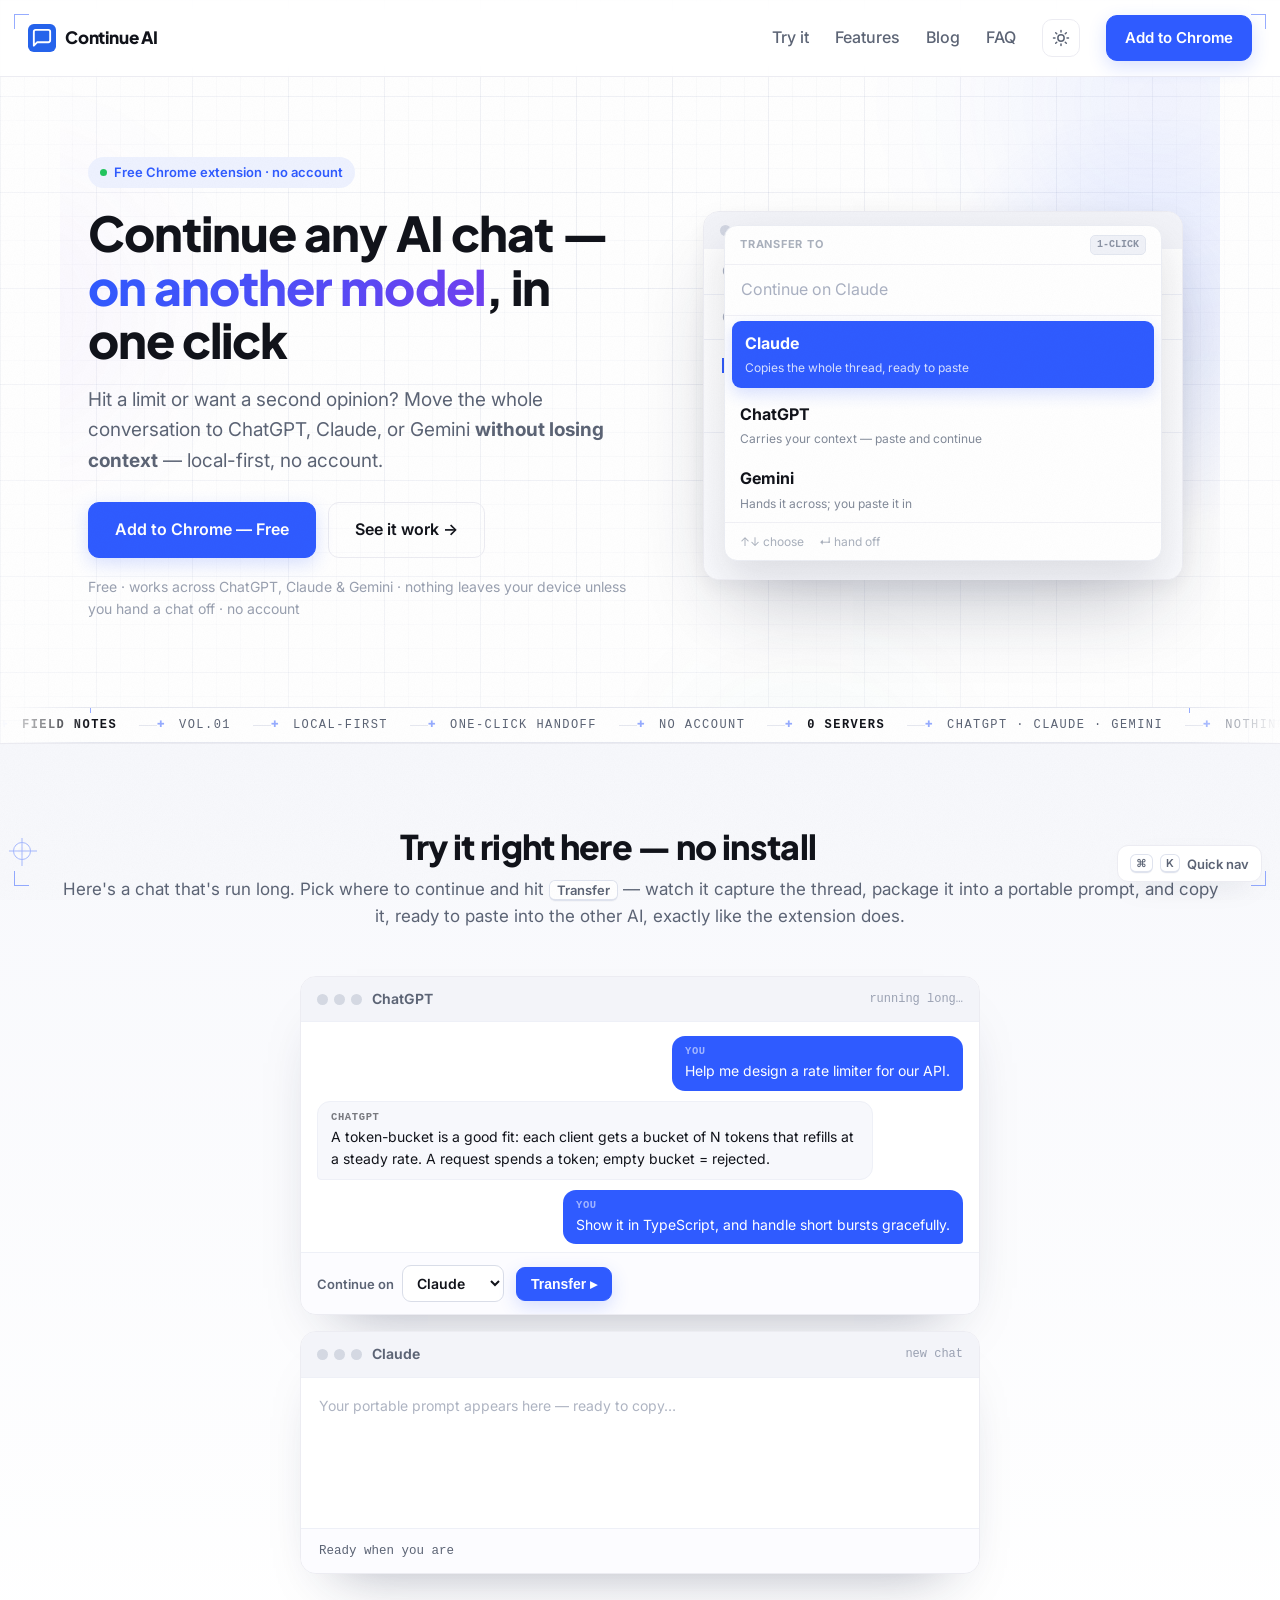
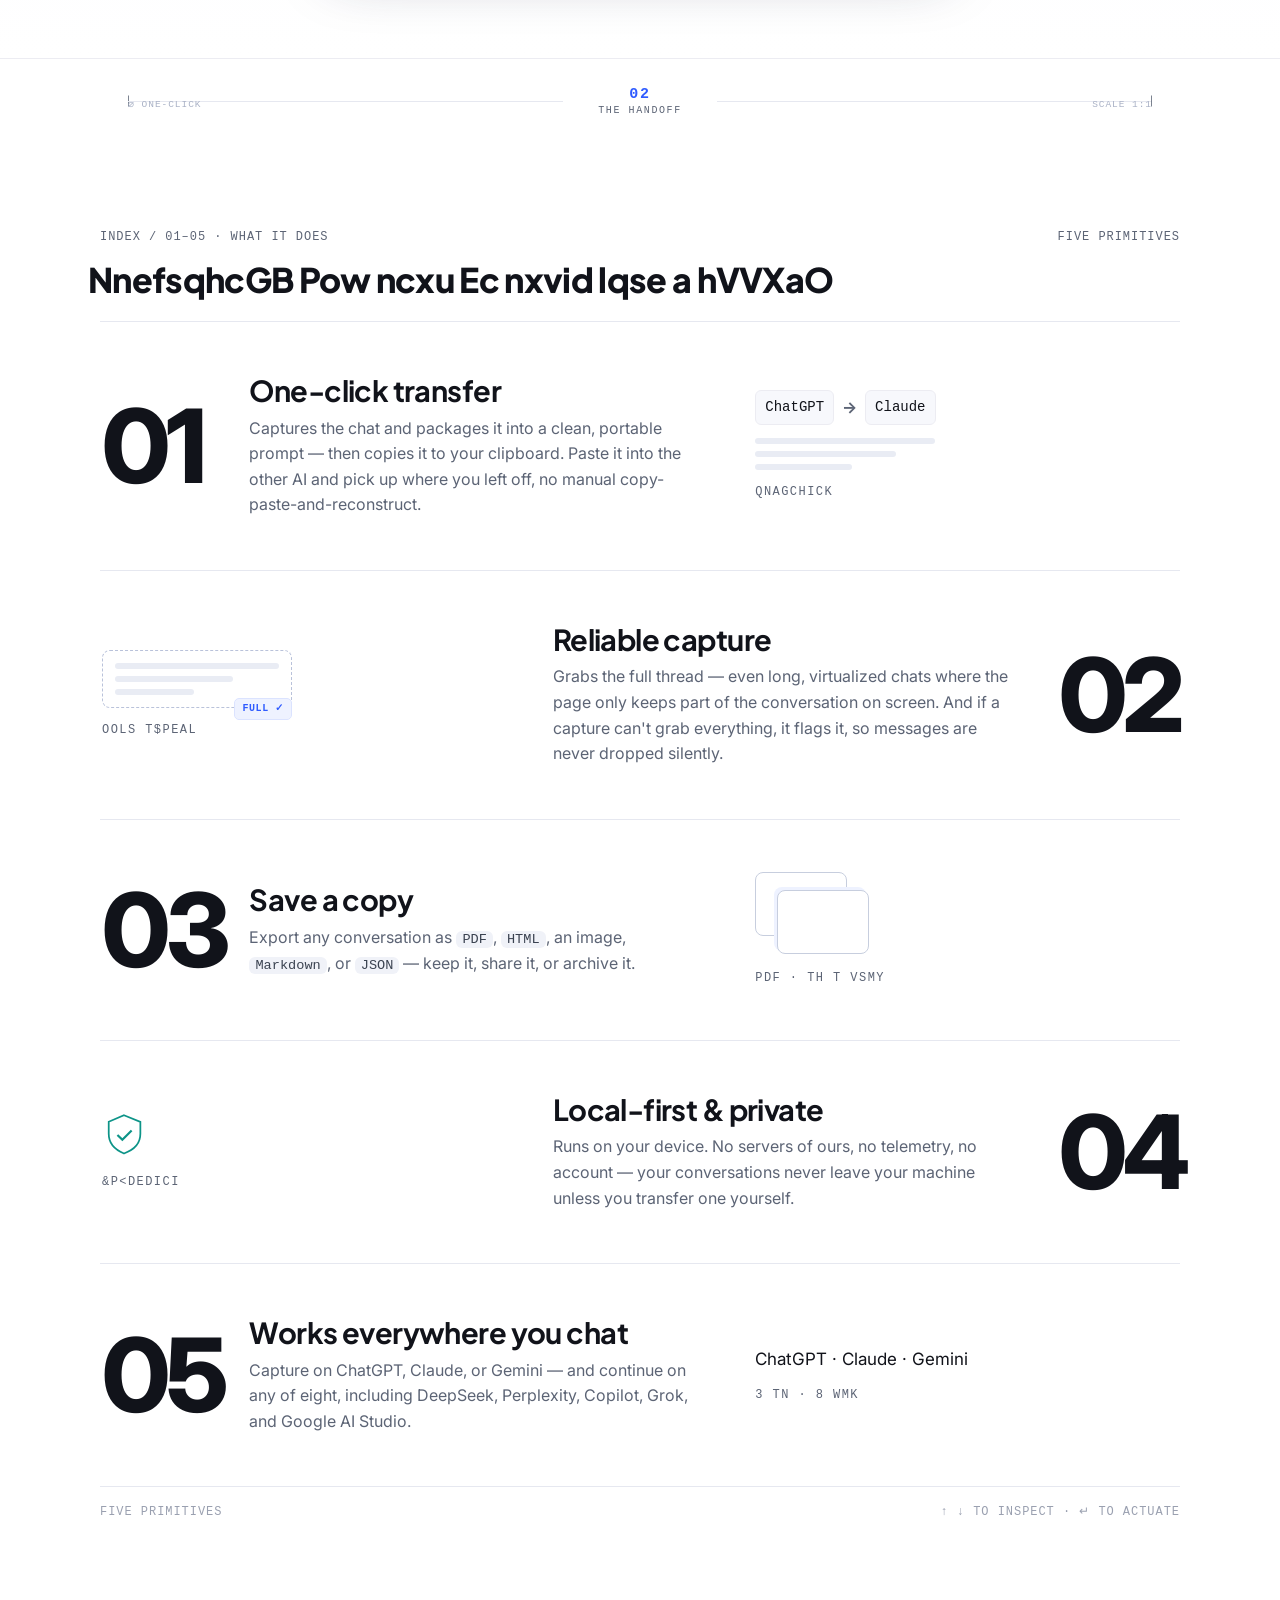
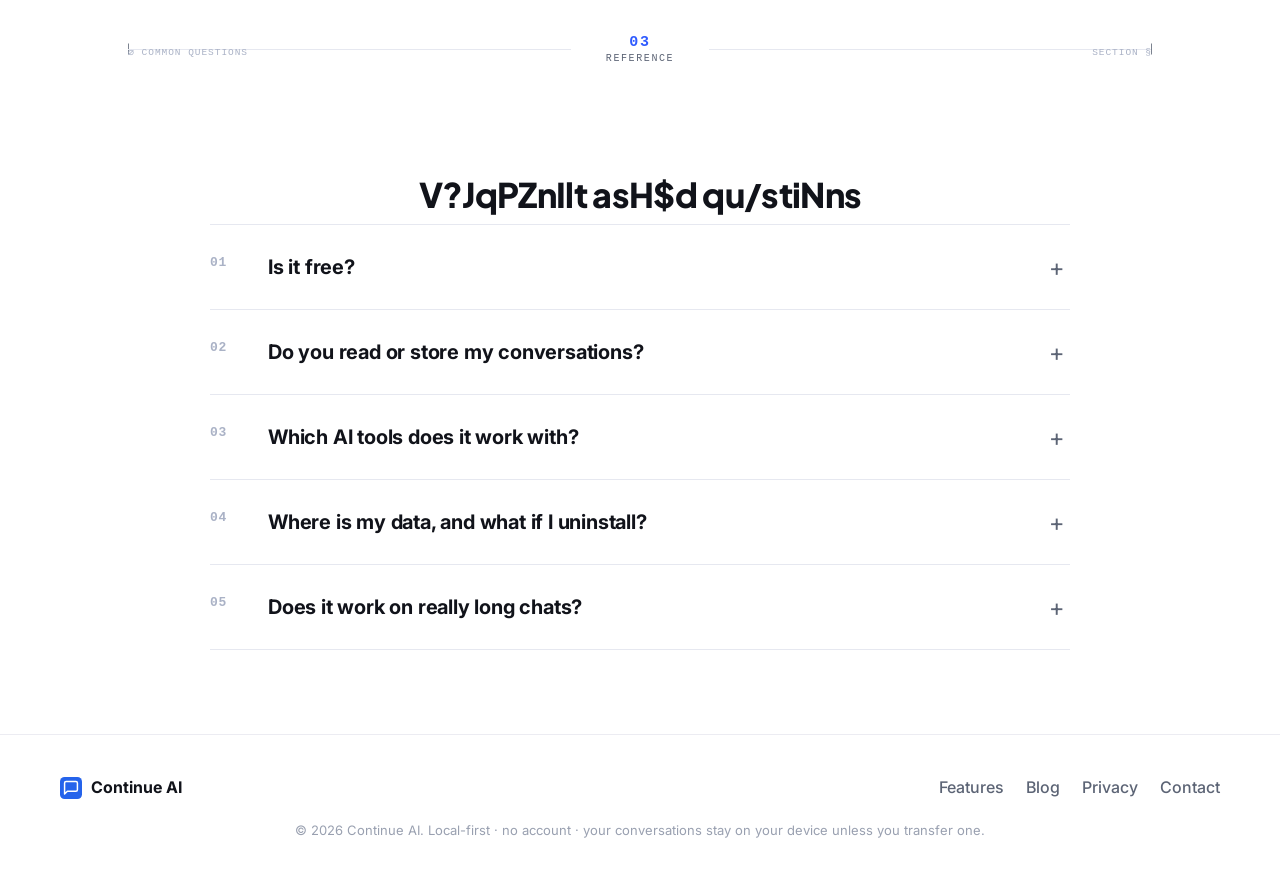
==== index.html @ 0b7ee972 "fix(copy): accurate transfer mechanism, contact email & honest claims Transfer is clipboard-copy + u" ====
<!doctype html>
<html lang="en">
<head>
  <meta charset="utf-8">
  <meta name="viewport" content="width=device-width, initial-scale=1">
  <title>Continue AI — Move any AI chat to ChatGPT, Claude, or Gemini in one click</title>
  <meta name="description" content="Free Chrome extension to continue any AI conversation on another model. Move the whole chat to ChatGPT, Claude, or Gemini without losing context — local-first, no account; your conversations stay on your device unless you choose to transfer one.">
  <meta name="keywords" content="transfer AI chat, continue AI conversation, switch AI without losing context, move chatgpt conversation to claude, ai chat transfer extension, hit context limit, chatgpt claude gemini handoff, export ai chat pdf">
  <link rel="canonical" href="https://continue-ai.netlify.app/">
  <!-- Open Graph -->
  <meta property="og:title" content="Continue AI — continue any AI chat on another model, in one click">
  <meta property="og:description" content="Hit a limit or want a second opinion? Move the whole conversation to ChatGPT, Claude, or Gemini without losing context. Local-first, no account.">
  <meta property="og:type" content="website">
  <meta property="og:url" content="https://continue-ai.netlify.app/">
  <meta property="og:image" content="https://continue-ai.netlify.app/og/cover.png">
  <meta property="og:image:width" content="1200">
  <meta property="og:image:height" content="630">
  <meta property="og:image:alt" content="Continue AI — move a whole AI conversation to ChatGPT, Claude, or Gemini in one click, without losing context.">
  <meta name="twitter:card" content="summary_large_image">
  <meta name="twitter:image" content="https://continue-ai.netlify.app/og/cover.png">
  <link rel="icon" href="data:image/svg+xml,%3Csvg xmlns='http://www.w3.org/2000/svg' viewBox='0 0 24 24'%3E%3Crect width='24' height='24' rx='5' fill='%232563eb'/%3E%3Cpath d='M19 14a1.6 1.6 0 0 1-1.6 1.6H8l-3 3V6.6A1.6 1.6 0 0 1 6.6 5h10.8A1.6 1.6 0 0 1 19 6.6z' fill='none' stroke='white' stroke-width='1.6' stroke-linejoin='round'/%3E%3Cpath d='M9.5 10.2h5M9.5 12.2h3' stroke='white' stroke-width='1.4' stroke-linecap='round'/%3E%3C/svg%3E">
  <script>(function(){var d=document.documentElement;d.classList.add('js');try{var s=localStorage.getItem('cr-theme');d.setAttribute('data-theme',s||(matchMedia('(prefers-color-scheme: dark)').matches?'dark':'light'));}catch(e){d.setAttribute('data-theme','light');}})();</script>
  <link rel="stylesheet" href="styles.css">
  <link rel="stylesheet" href="spec-sheet.css">
  <link rel="stylesheet" href="dark.css">
  <link rel="stylesheet" href="creative.css">
  <script src="theme.js" defer></script>
  <script src="analytics.js" defer></script>
  <script src="motion.js" defer></script>
  <script src="creative.js" defer></script>
  <script type="application/ld+json">
  {
    "@context": "https://schema.org",
    "@type": "FAQPage",
    "mainEntity": [
      {"@type":"Question","name":"Is it free?","acceptedAnswer":{"@type":"Answer","text":"Yes — Continue AI is completely free, with no account and no paywall. Every shipped feature is unlocked."}},
      {"@type":"Question","name":"Do you read or store my conversations?","acceptedAnswer":{"@type":"Answer","text":"No. Capturing and packaging a conversation happens entirely on your device. There are no servers of ours, nothing is transmitted to us, and there is no account or telemetry. A conversation only goes to another AI when you choose to transfer it — and then it goes to that AI, not to us."}},
      {"@type":"Question","name":"Which AI tools does it work with?","acceptedAnswer":{"@type":"Answer","text":"You capture on ChatGPT, Claude, or Gemini, and continue on any of eight — those three plus DeepSeek, Perplexity, Copilot, Grok, and Google AI Studio."}},
      {"@type":"Question","name":"Where is my data, and what if I uninstall?","acceptedAnswer":{"@type":"Answer","text":"Everything stays in your browser's local storage on your own machine. You can export any conversation as PDF, HTML, an image, Markdown, or JSON at any time. Uninstalling removes the extension's local data."}},
      {"@type":"Question","name":"Does it work on really long chats?","acceptedAnswer":{"@type":"Answer","text":"Yes. Capture grabs the full thread — it handles long, virtualized conversations where the page only keeps part of the chat in view, so messages aren't silently dropped."}}
    ]
  }
  </script>
  <script type="application/ld+json">
  {
    "@context": "https://schema.org",
    "@type": "SoftwareApplication",
    "name": "Continue AI — Move any AI chat to ChatGPT, Claude, or Gemini",
    "applicationCategory": "BrowserApplication",
    "operatingSystem": "Chrome",
    "url": "https://continue-ai.netlify.app/",
    "downloadUrl": "https://chromewebstore.google.com/detail/continue-ai-%E2%80%94-move-your-a/cojmibmimpeakmgllhpolgbjienedfkf",
    "description": "Continue any AI conversation on another model in one click. Move the whole chat to ChatGPT, Claude, or Gemini without losing context. Local-first, no account.",
    "offers": { "@type": "Offer", "price": "0", "priceCurrency": "USD" }
  }
  </script>
</head>
<body>
  <header class="nav">
    <a class="brand" href="#top">
      <svg width="28" height="28" viewBox="0 0 24 24" aria-hidden="true"><rect width="24" height="24" rx="5" fill="#2563eb"/><path d="M19 14a1.6 1.6 0 0 1-1.6 1.6H8l-3 3V6.6A1.6 1.6 0 0 1 6.6 5h10.8A1.6 1.6 0 0 1 19 6.6z" fill="none" stroke="#fff" stroke-width="1.6" stroke-linejoin="round"/></svg>
      <span>Continue AI</span>
    </a>
    <nav class="navlinks">
      <a href="#try">Try it</a>
      <a href="#features">Features</a>
      <a href="/blog/">Blog</a>
      <a href="#faq">FAQ</a>
      <a class="btn primary" href="https://chromewebstore.google.com/detail/continue-ai-%E2%80%94-move-your-a/cojmibmimpeakmgllhpolgbjienedfkf" target="_blank" rel="noopener" data-cws>Add to Chrome</a>
    </nav>
  </header>

  <main id="top">
    <!-- HERO -->
    <section class="hero">
      <div class="aurora" aria-hidden="true"><b></b><b></b><b></b></div>
      <div class="hero-copy">
        <span class="eyebrow"><span class="dot"></span> Free Chrome extension · no account</span>
        <h1>Continue any AI chat — <span class="grad">on another model</span>, in one click</h1>
        <p class="lead">Hit a limit or want a second opinion? Move the whole conversation to ChatGPT, Claude, or Gemini <b>without losing context</b> — local-first, no account.</p>
        <div class="cta-row">
          <a class="btn primary lg" href="https://chromewebstore.google.com/detail/continue-ai-%E2%80%94-move-your-a/cojmibmimpeakmgllhpolgbjienedfkf" target="_blank" rel="noopener" data-cws>Add to Chrome — Free</a>
          <a class="btn ghost lg" href="#try">See it work →</a>
        </div>
        <p class="microcopy">Free · works across ChatGPT, Claude &amp; Gemini · nothing leaves your device unless you hand a chat off · no account</p>
      </div>
      <div class="hero-visual" aria-hidden="true">
        <div class="mock" id="heroMock">
          <div class="mock-bar"><span></span><span></span><span></span></div>
          <div class="mock-body">
            <div class="mock-compose">
              <div class="mc-row"><span class="mc-l">Chat</span> <span id="heroFrom">ChatGPT</span> · 14 messages</div>
              <div class="mc-row"><span class="mc-l">Carry</span> full context, code &amp; files</div>
              <div class="mc-text"><span id="heroType"></span><span class="hcaret"></span></div>
            </div>
            <div class="picker" id="heroPicker">
              <div class="picker-head">TRANSFER TO <span class="pk-key">1-CLICK</span></div>
              <div class="picker-search"><span id="heroQuery" class="ph">Choose where to continue…</span></div>
              <div class="picker-row sel"><b>Claude</b><small>Copies the whole thread, ready to paste</small></div>
              <div class="picker-row"><b>ChatGPT</b><small>Carries your context — paste and continue</small></div>
              <div class="picker-row"><b>Gemini</b><small>Hands it across; you paste it in</small></div>
              <div class="picker-foot"><span>↑↓ choose</span><span>↵ hand off</span></div>
            </div>
          </div>
        </div>
      </div>
    </section>

    <!-- field-notes running header -->
    <div class="cr-ticker" aria-label="Field notes">
      <div class="cr-tk-track" aria-hidden="true">
        <div class="cr-tk-seg">
          <span><b>FIELD NOTES</b></span>
          <span>VOL.01</span>
          <span>LOCAL-FIRST</span>
          <span>ONE-CLICK HANDOFF</span>
          <span>NO ACCOUNT</span>
          <span><b>0 SERVERS</b></span>
          <span>CHATGPT &middot; CLAUDE &middot; GEMINI</span>
          <span>NOTHING TRANSMITTED</span>
        </div>
        <div class="cr-tk-seg">
          <span><b>FIELD NOTES</b></span>
          <span>VOL.01</span>
          <span>LOCAL-FIRST</span>
          <span>ONE-CLICK HANDOFF</span>
          <span>NO ACCOUNT</span>
          <span><b>0 SERVERS</b></span>
          <span>CHATGPT &middot; CLAUDE &middot; GEMINI</span>
          <span>NOTHING TRANSMITTED</span>
        </div>
      </div>
      <div class="cr-tk-static"><span class="s">&#10042;</span> <b>FIELD NOTES</b> &mdash; VOL.01 &middot; LOCAL-FIRST &middot; ONE-CLICK HANDOFF &middot; NO ACCOUNT &middot; 0 SERVERS</div>
    </div>

    <!-- TRY IT (live, in-page) -->
    <section id="try" class="section try-section">
      <h2>Try it right here — no install</h2>
      <p class="section-sub">Here's a chat that's run long. Pick where to continue and hit <kbd>Transfer</kbd> — watch it capture the thread, package it into a portable prompt, and copy it, ready to paste into the other AI, exactly like the extension does.</p>
      <div class="try-wrap" id="transferDemo">
        <div class="try-source" id="tdSource">
          <div class="tc-bar"><span class="dots"><i></i><i></i><i></i></span><span class="tc-title" id="tdSourceName">ChatGPT</span><span class="tc-hint">running long…</span></div>
          <div class="td-thread" id="tdThread"></div>
          <div class="td-controls">
            <label class="td-pick">Continue on
              <select id="tdTarget" class="tv-co">
                <option value="Claude">Claude</option>
                <option value="ChatGPT">ChatGPT</option>
                <option value="Gemini">Gemini</option>
              </select>
            </label>
            <button class="btn primary sm" id="tdTransfer" type="button">Transfer ▸</button>
            <span class="tc-status" id="tdStatus"></span>
          </div>
        </div>
        <div class="try-compose" id="tdDest">
          <div class="tc-bar"><span class="dots"><i></i><i></i><i></i></span><span class="tc-title" id="tdDestName">Claude</span><span class="tc-hint" id="tdDestHint">new chat</span></div>
          <div class="tc-body" id="tdBody" aria-live="polite" data-ph="Your portable prompt appears here — ready to copy…"></div>
          <div class="tc-actions"><span class="tc-step" id="tdStep">Ready when you are</span></div>
        </div>
      </div>
    </section>

    <!-- dimension-line divider -->
    <div class="cr-dim" aria-hidden="true">
      <div class="cr-dm-side l"><span class="cr-dm-tick"></span><span class="cr-dm-line"></span><span class="cr-dm-span">&#8960; ONE-CLICK</span></div>
      <div class="cr-dm-plate"><span class="cr-dm-num" data-n="2">02</span><span class="cr-dm-label">The handoff</span></div>
      <div class="cr-dm-side r"><span class="cr-dm-line"></span><span class="cr-dm-tick"></span><span class="cr-dm-span">SCALE 1:1</span></div>
    </div>

    <!-- FEATURES — the spec sheet -->
    <section id="features" class="section ledger-section">
      <div class="ledger-head">
        <span>INDEX / 01–05 · WHAT IT DOES</span>
        <span>FIVE PRIMITIVES</span>
      </div>
      <h2 class="ledger-title">Everything you need to <span class="grad">never lose a thread</span></h2>

      <div class="ledger" tabindex="0" role="listbox" aria-label="Features — use arrow keys to inspect">

        <div class="lrow" role="option" tabindex="-1" data-i="0">
          <div class="rule"><i></i><b class="node"></b></div>
          <div class="lrow-grid">
            <div class="lnum" data-n="1">01</div>
            <div class="lmain"><h3 class="lhead">One-click transfer</h3><p class="ldeck">Captures the chat and packages it into a clean, portable prompt — then copies it to your clipboard. Paste it into the other AI and pick up where you left off, no manual copy-paste-and-reconstruct.</p></div>
            <div class="ldiag" aria-hidden="true">
              <div class="dgrp"><code class="dmono">ChatGPT</code><span class="darrow">→</span><code class="dmono">Claude</code></div>
              <div class="dlines"><i></i><i></i><i></i></div>
              <span class="lcap">ONE-CLICK</span>
            </div>
          </div>
        </div>

        <div class="lrow alt" role="option" tabindex="-1" data-i="1">
          <div class="rule"><i></i><b class="node"></b></div>
          <div class="lrow-grid">
            <div class="lnum" data-n="2">02</div>
            <div class="lmain"><h3 class="lhead">Reliable capture</h3><p class="ldeck">Grabs the full thread — even long, virtualized chats where the page only keeps part of the conversation on screen. And if a capture can't grab everything, it flags it, so messages are never dropped silently.</p></div>
            <div class="ldiag" aria-hidden="true">
              <div class="dmarquee"><i></i><i></i><i></i><span class="dtag">FULL ✓</span></div>
              <span class="lcap">FULL THREAD</span>
            </div>
          </div>
        </div>

        <div class="lrow purple" role="option" tabindex="-1" data-i="2">
          <div class="rule"><i></i><b class="node"></b></div>
          <div class="lrow-grid">
            <div class="lnum" data-n="3">03</div>
            <div class="lmain"><h3 class="lhead">Save a copy</h3><p class="ldeck">Export any conversation as <code>PDF</code>, <code>HTML</code>, an image, <code>Markdown</code>, or <code>JSON</code> — keep it, share it, or archive it.</p></div>
            <div class="ldiag" aria-hidden="true">
              <div class="dstack"><span></span><span></span></div>
              <span class="lcap">PDF · MD · JSON</span>
            </div>
          </div>
        </div>

        <div class="lrow alt teal" role="option" tabindex="-1" data-i="3">
          <div class="rule"><i></i><b class="node"></b></div>
          <div class="lrow-grid">
            <div class="lnum" data-n="4">04</div>
            <div class="lmain"><h3 class="lhead">Local-first &amp; private</h3><p class="ldeck">Runs on your device. No servers of ours, no telemetry, no account — your conversations never leave your machine unless you transfer one yourself.</p></div>
            <div class="ldiag" aria-hidden="true">
              <svg class="dshield" viewBox="0 0 40 44" fill="none" stroke="#0d9488" stroke-width="1.6"><path d="M20 3l15 6v11c0 9-6.5 15-15 18C12.5 35 6 29 6 20V9z"/><path d="M14 21l4.5 4.5L27 17" stroke-width="2"/></svg>
              <span class="lcap">ON-DEVICE</span>
            </div>
          </div>
        </div>

        <div class="lrow" role="option" tabindex="-1" data-i="4">
          <div class="rule"><i></i><b class="node"></b></div>
          <div class="lrow-grid">
            <div class="lnum" data-n="5">05</div>
            <div class="lmain"><h3 class="lhead">Works everywhere you chat</h3><p class="ldeck">Capture on ChatGPT, Claude, or Gemini — and continue on any of eight, including DeepSeek, Perplexity, Copilot, Grok, and Google AI Studio.</p></div>
            <div class="ldiag" aria-hidden="true">
              <div class="dvars">ChatGPT · Claude · Gemini</div>
              <span class="lcap">3 IN · 8 OUT</span>
            </div>
          </div>
        </div>

        <!-- GATED / NOT YET SHIPPED — unhide each card only when the feature actually ships.
        <div class="lrow alt" role="option" tabindex="-1" data-i="5">
          <div class="rule"><i></i><b class="node"></b></div>
          <div class="lrow-grid">
            <div class="lnum" data-n="6">06</div>
            <div class="lmain"><h3 class="lhead">Transfer a slice</h3><p class="ldeck">Pick a start point and carry only what matters — hand off part of a conversation instead of the whole thing.</p></div>
            <div class="ldiag" aria-hidden="true"><div class="dvars">FROM HERE →</div><span class="lcap">PARTIAL</span></div>
          </div>
        </div>
        <div class="lrow purple" role="option" tabindex="-1" data-i="6">
          <div class="rule"><i></i><b class="node"></b></div>
          <div class="lrow-grid">
            <div class="lnum" data-n="7">07</div>
            <div class="lmain"><h3 class="lhead">Context meter</h3><p class="ldeck">See how much headroom is left before you hit the wall, so you can hand off before a chat stalls.</p></div>
            <div class="ldiag" aria-hidden="true"><div class="dvars">▓▓▓▓░░ 64%</div><span class="lcap">HEADROOM</span></div>
          </div>
        </div>
        -->

        <div class="rule last"><i></i><b class="node"></b></div>
      </div>
      <div class="ledger-foot"><span>FIVE PRIMITIVES</span><span>↑ ↓ TO INSPECT · ↵ TO ACTUATE</span></div>
    </section>

    <!-- dimension-line divider -->
    <div class="cr-dim" aria-hidden="true">
      <div class="cr-dm-side l"><span class="cr-dm-tick"></span><span class="cr-dm-line"></span><span class="cr-dm-span">&#8960; COMMON QUESTIONS</span></div>
      <div class="cr-dm-plate"><span class="cr-dm-num" data-n="3">03</span><span class="cr-dm-label">Reference</span></div>
      <div class="cr-dm-side r"><span class="cr-dm-line"></span><span class="cr-dm-tick"></span><span class="cr-dm-span">SECTION &sect;</span></div>
    </div>

    <!-- FAQ -->
    <section id="faq" class="section">
      <h2>Frequently asked questions</h2>
      <div class="faq">
        <details><summary>Is it free?</summary><p>Yes — Continue AI is completely free, with no account and no paywall. Every shipped feature is unlocked.</p></details>
        <details><summary>Do you read or store my conversations?</summary><p>No. Capturing and packaging a conversation happens entirely on your device. There are no servers of ours, nothing is transmitted to us, and there's no account or telemetry. A conversation only goes to another AI when <em>you</em> choose to transfer it — and then it goes to that AI, not to us.</p></details>
        <details><summary>Which AI tools does it work with?</summary><p>You capture on ChatGPT, Claude, or Gemini, and continue on any of eight — those three plus DeepSeek, Perplexity, Copilot, Grok, and Google AI Studio.</p></details>
        <details><summary>Where is my data, and what if I uninstall?</summary><p>Everything stays in your browser's local storage, on your own machine. You can export any conversation as PDF, HTML, an image, Markdown, or JSON at any time. Uninstalling removes the extension's local data.</p></details>
        <details><summary>Does it work on really long chats?</summary><p>Yes. Capture grabs the full thread — it's built to handle long, virtualized conversations where the page only keeps part of the chat in view, so messages aren't silently dropped.</p></details>
      </div>
    </section>
  </main>

  <footer class="footer">
    <div class="foot-inner">
      <div class="foot-brand">
        <svg width="22" height="22" viewBox="0 0 24 24" aria-hidden="true"><rect width="24" height="24" rx="5" fill="#2563eb"/><path d="M19 14a1.6 1.6 0 0 1-1.6 1.6H8l-3 3V6.6A1.6 1.6 0 0 1 6.6 5h10.8A1.6 1.6 0 0 1 19 6.6z" fill="none" stroke="#fff" stroke-width="1.6" stroke-linejoin="round"/></svg>
        Continue AI
      </div>
      <nav class="foot-links">
        <a href="#features">Features</a>
        <a href="/blog/">Blog</a>
        <a href="/privacy">Privacy</a>
        <a href="mailto:boxai5115@gmail.com?subject=Question%20about%20Continue%20AI">Contact</a>
      </nav>
    </div>
    <p class="foot-copy">© 2026 Continue AI. Local-first · no account · your conversations stay on your device unless you transfer one.</p>
  </footer>

  <script src="script.js"></script>
</body>
</html>
---- styles.css ----
@import url('https://fonts.googleapis.com/css2?family=Plus+Jakarta+Sans:wght@600;700;800&family=Inter:wght@400;450;500;600&display=swap');

:root {
  --blue: #2f5bff; --blue-dark: #2447d6; --ink: #11131a; --muted: #5c6475;
  --line: #ececf2; --bg: #ffffff; --soft: #f7f8fc; --ring: rgba(47,91,255,.18);
}
* { box-sizing: border-box; }
html { scroll-behavior: smooth; }
body { margin: 0; color: var(--ink); background: var(--bg);
  font-family: "Inter", system-ui, -apple-system, "Segoe UI", sans-serif; font-size: 16px; line-height: 1.6;
  -webkit-font-smoothing: antialiased; }
h1, h2, h3, .brand, .plan-price { font-family: "Plus Jakarta Sans", system-ui, sans-serif; }
h1, h2, h3 { line-height: 1.12; letter-spacing: -.02em; }
a { color: inherit; text-decoration: none; }
kbd { background: #fff; border: 1px solid #dfe3ee; border-bottom-width: 2px; border-radius: 6px; padding: 1px 7px; font: 600 13px "Inter"; box-shadow: 0 1px 0 rgba(0,0,0,.02); }
code { background: #f0f2f8; padding: 1px 6px; border-radius: 6px; font-size: .88em; color: #3a4250; }

/* buttons */
.btn { display: inline-block; border: 1px solid var(--line); background: #fff; color: var(--ink);
  border-radius: 11px; padding: 10px 18px; font-weight: 600; font-size: 15px; cursor: pointer; transition: .15s; }
.btn:hover { background: var(--soft); transform: translateY(-1px); }
.btn.primary { background: var(--blue); border-color: var(--blue); color: #fff; box-shadow: 0 6px 18px var(--ring); }
.btn.primary:hover { background: var(--blue-dark); }
.btn.ghost { background: transparent; }
.btn.dark { background: var(--ink); border-color: var(--ink); color: #fff; }
.btn.lg { padding: 14px 26px; font-size: 16px; }
.btn.wide { display: block; width: 100%; text-align: center; }

/* nav */
.nav { position: sticky; top: 0; z-index: 10; display: flex; align-items: center; justify-content: space-between;
  padding: 15px 28px; background: rgba(255,255,255,.82); backdrop-filter: saturate(180%) blur(12px); border-bottom: 1px solid var(--line); }
.brand { display: inline-flex; align-items: center; gap: 9px; font-weight: 800; font-size: 17px; letter-spacing: -.01em; }
.navlinks { display: flex; align-items: center; gap: 26px; }
.navlinks a { color: var(--muted); font-weight: 500; }
.navlinks a.btn { color: #fff; font-weight: 600; }
.navlinks a:not(.btn):hover { color: var(--ink); }

/* hero */
.hero { position: relative; max-width: 1160px; margin: 0 auto; padding: 80px 28px 72px;
  display: grid; grid-template-columns: 1.05fr .95fr; gap: 56px; align-items: center; }
.hero::before { content: ""; position: absolute; inset: -10% -20% auto auto; width: 620px; height: 620px;
  background: radial-gradient(closest-side, rgba(47,91,255,.12), transparent 70%); z-index: -1; }
.eyebrow { display: inline-flex; align-items: center; gap: 7px; background: #eef2ff; color: var(--blue);
  font-size: 13px; font-weight: 600; padding: 5px 12px; border-radius: 999px; margin-bottom: 18px; }
.eyebrow .dot { width: 7px; height: 7px; border-radius: 50%; background: #22c55e; }
.hero h1 { font-size: 48px; font-weight: 800; margin: 0 0 18px; }
.lead { font-size: 19px; color: var(--muted); margin: 0 0 26px; max-width: 30em; }
.cta-row { display: flex; gap: 12px; flex-wrap: wrap; }
.microcopy { color: #99a0b0; font-size: 14px; margin-top: 18px; }

/* hero mockup */
.hero-visual { display: flex; justify-content: center; }
.mock { width: 100%; max-width: 480px; background: #fff; border: 1px solid var(--line); border-radius: 16px;
  box-shadow: 0 40px 80px -28px rgba(26,33,64,.30), 0 8px 24px rgba(26,33,64,.06); overflow: hidden; }
.mock-bar { display: flex; gap: 7px; padding: 13px 16px; background: #f3f4f9; }
.mock-bar span { width: 11px; height: 11px; border-radius: 50%; background: #d3d7e3; }
.mock-body { position: relative; padding: 0 0 20px; min-height: 300px; background: linear-gradient(#fff, #fbfcff); }
.mock-compose { padding: 15px 20px; color: #aab1c2; border-bottom: 1px solid #eef0f7; font-weight: 600; }
.picker { margin: 20px; border: 1px solid #eceef4; border-radius: 13px; box-shadow: 0 20px 44px rgba(20,24,48,.13); overflow: hidden; }
.picker-head { font-size: 11px; font-weight: 700; letter-spacing: .07em; color: #aab1bd; padding: 9px 15px; border-bottom: 1px solid #f1f1f6; }
.picker-search { padding: 12px 16px; color: #aab1c2; border-bottom: 1px solid #f1f1f6; }
.picker-row { padding: 9px 15px; }
.picker-row small { display: block; color: #828a99; font-size: 12px; margin-top: 2px; }
.picker-row.sel { background: var(--blue); color: #fff; border-radius: 9px; margin: 5px 7px; padding: 10px 13px; box-shadow: 0 6px 16px var(--ring); }
.picker-row.sel small { color: #d7e0ff; }
.picker-foot { display: flex; gap: 15px; padding: 9px 15px; border-top: 1px solid #f1f1f6; color: #aab1bd; font-size: 12px; }

/* sections */
.section { max-width: 1160px; margin: 0 auto; padding: 84px 28px; text-align: center; }
.section.alt { background: linear-gradient(180deg, #f7f8fc, #fbfcff); max-width: none; border-block: 1px solid var(--line); }
.section.alt > * { max-width: 1160px; margin-inline: auto; }
.section h2 { font-size: 34px; font-weight: 800; margin: 0 0 10px; }
.section-sub { color: var(--muted); margin: 0 auto 46px; max-width: 560px; font-size: 17px; }

.grid { display: grid; grid-template-columns: repeat(3, 1fr); gap: 18px; text-align: left; }
.feature { background: #fff; border: 1px solid var(--line); border-radius: 16px; padding: 24px; transition: .18s; }
.feature:hover { transform: translateY(-3px); box-shadow: 0 18px 40px -22px rgba(26,33,64,.28); border-color: #e2e5ee; }
.fi { width: 46px; height: 46px; border-radius: 13px; display: flex; align-items: center; justify-content: center; }
.fi svg { width: 22px; height: 22px; }
.c1 { background: #eef2ff; color: #2f5bff; } .c2 { background: #fff2e2; color: #d97706; }
.c3 { background: #f3ecfe; color: #7c3aed; } .c4 { background: #e6f7f3; color: #0d9488; }
.c5 { background: #ffe9ee; color: #e11d48; } .c6 { background: #eef1f6; color: #475569; }
.feature h3 { font-size: 17.5px; margin: 14px 0 7px; }
.feature p { color: var(--muted); margin: 0; font-size: 15px; }

/* pricing */
.plans { display: grid; grid-template-columns: repeat(2, minmax(0,350px)); gap: 22px; justify-content: center; text-align: left; }
.plan { position: relative; background: #fff; border: 1px solid var(--line); border-radius: 18px; padding: 28px; }
.plan.featured { border: 1.5px solid var(--blue); box-shadow: 0 24px 50px -26px var(--ring); }
.ribbon { position: absolute; top: 18px; right: 18px; background: #eef2ff; color: var(--blue); font-size: 12px; font-weight: 700; padding: 4px 11px; border-radius: 999px; }
.plan-name { font-weight: 700; color: var(--muted); letter-spacing: .01em; }
.plan-price { font-size: 40px; font-weight: 800; margin: 8px 0 18px; }
.plan-price span { font-size: 15px; font-weight: 600; color: var(--muted); }
.plan-feats { list-style: none; margin: 0 0 22px; padding: 0; }
.plan-feats li { padding: 8px 0 8px 28px; position: relative; color: #3a4250; }
.plan-feats li::before { content: ""; position: absolute; left: 2px; top: 13px; width: 15px; height: 9px;
  border-left: 2px solid var(--blue); border-bottom: 2px solid var(--blue); transform: rotate(-45deg); }
.waitlist { display: flex; gap: 8px; }
.waitlist input { flex: 1; min-width: 0; padding: 11px 13px; border: 1px solid #d9dde8; border-radius: 11px; font-size: 15px; font-family: inherit; }
.waitlist input:focus { outline: none; border-color: var(--blue); box-shadow: 0 0 0 3px var(--ring); }
.wl-msg { color: #16a34a; font-size: 14px; margin: 11px 0 0; }
.plan-note { color: #99a0b0; font-size: 12.5px; margin: 12px 0 0; text-align: center; }

/* support / buy me a coffee */
.support-card { max-width: 480px; margin: 0 auto; background: #fff; border: 1px solid var(--line);
  border-radius: 18px; padding: 36px 32px; text-align: center; box-shadow: 0 24px 50px -30px rgba(26,33,64,.25); }
.support-card .coffee { font-size: 40px; line-height: 1; }
.support-card h3 { font-size: 22px; margin: 12px 0 8px; }
.support-card p { color: var(--muted); margin: 0 auto; max-width: 34em; }
.coffee-btn { display: inline-block; margin: 22px 0 0; background: #ffdd00; color: #15140f;
  font-weight: 700; font-size: 16px; padding: 13px 26px; border-radius: 12px; box-shadow: 0 8px 20px rgba(255,221,0,.4); transition: .15s; }
.coffee-btn:hover { transform: translateY(-2px); box-shadow: 0 12px 26px rgba(255,221,0,.5); }
.support-note { color: #99a0b0; font-size: 13px; margin-top: 16px; }

/* faq */
.faq { max-width: 740px; margin: 0 auto; text-align: left; }
.faq details { border: 1px solid var(--line); border-radius: 13px; padding: 16px 20px; margin-bottom: 12px; background: #fff; transition: .15s; }
.faq details[open] { border-color: #dfe3f0; box-shadow: 0 10px 30px -20px rgba(26,33,64,.25); }
.faq summary { font-weight: 600; cursor: pointer; list-style: none; position: relative; padding-right: 24px; }
.faq summary::after { content: "+"; position: absolute; right: 0; top: -2px; color: var(--muted); font-size: 20px; font-weight: 400; }
.faq details[open] summary::after { content: "–"; }
.faq details[open] summary { margin-bottom: 10px; }
.faq p { color: var(--muted); margin: 0; }

/* footer */
.footer { border-top: 1px solid var(--line); padding: 40px 28px; background: #fff; }
.foot-inner { max-width: 1160px; margin: 0 auto; display: flex; align-items: center; justify-content: space-between; gap: 16px; flex-wrap: wrap; }
.foot-brand { display: inline-flex; align-items: center; gap: 9px; font-weight: 700; }
.foot-links { display: flex; gap: 22px; }
.foot-links a { color: var(--muted); font-weight: 500; }
.foot-links a:hover { color: var(--ink); }
.foot-copy { max-width: 1160px; margin: 20px auto 0; color: #99a0b0; font-size: 13px; text-align: center; }

@media (max-width: 900px) {
  .hero { grid-template-columns: 1fr; padding: 48px 22px; }
  .hero h1 { font-size: 36px; }
  .hero-visual { order: -1; }
  .grid { grid-template-columns: 1fr; }
  .plans { grid-template-columns: 1fr; }
  .navlinks a:not(.btn) { display: none; }
}

/* ============ BLOG ============ */
.blog-head { max-width: 760px; margin: 0 auto; padding: 64px 28px 8px; text-align: center; }
.blog-head .eyebrow { margin-bottom: 16px; }
.blog-head h1 { font-size: 40px; font-weight: 800; margin: 0 0 12px; }
.blog-head p { color: var(--muted); font-size: 18px; margin: 0 auto; max-width: 38em; }

.post-grid { max-width: 1160px; margin: 0 auto; padding: 40px 28px 84px; display: grid; grid-template-columns: repeat(3, 1fr); gap: 20px; }
.post-card { display: flex; flex-direction: column; background: #fff; border: 1px solid var(--line); border-radius: 16px; overflow: hidden; transition: .18s; }
.post-card:hover { transform: translateY(-3px); box-shadow: 0 18px 40px -22px rgba(26,33,64,.28); border-color: #e2e5ee; }
.post-card.featured { grid-column: span 3; flex-direction: row; }
.post-thumb { background: linear-gradient(135deg, #eef2ff, #f3ecfe); display: flex; align-items: center; justify-content: center; font-size: 40px; min-height: 150px; overflow: hidden; }
.post-thumb.img { padding: 0; }
.post-thumb.img img { width: 100%; height: 100%; object-fit: cover; display: block; }
.post-card.featured .post-thumb { flex: 0 0 42%; min-height: 240px; font-size: 64px; }
.post-card.soon .post-thumb { background: linear-gradient(135deg, #f3f4f9, #eef0f7); filter: grayscale(.3); }
.post-meta-row { display: flex; gap: 10px; align-items: center; color: #99a0b0; font-size: 12.5px; font-weight: 600; }
.post-tag { background: #eef2ff; color: var(--blue); padding: 3px 10px; border-radius: 999px; }
.post-card.soon .post-tag { background: #f0f2f8; color: #8b93a3; }
.post-body { padding: 22px; display: flex; flex-direction: column; gap: 10px; flex: 1; }
.post-card.featured .post-body { padding: 32px; justify-content: center; }
.post-body h2, .post-body h3 { margin: 0; font-size: 19px; line-height: 1.22; }
.post-card.featured .post-body h2 { font-size: 27px; }
.post-body p { color: var(--muted); font-size: 14.5px; margin: 0; }
.post-readmore { color: var(--blue); font-weight: 600; font-size: 14.5px; margin-top: auto; }

/* ---- Article ---- */
.article { max-width: 760px; margin: 0 auto; padding: 28px 28px 40px; }
.breadcrumb { color: #99a0b0; font-size: 13.5px; margin: 8px 0 22px; }
.breadcrumb a { color: var(--muted); } .breadcrumb a:hover { color: var(--ink); }
.article-head h1 { font-size: 38px; font-weight: 800; margin: 0 0 14px; }
.article-meta { display: flex; flex-wrap: wrap; gap: 8px 14px; align-items: center; color: #99a0b0; font-size: 14px; margin-bottom: 8px; }
.article-meta .post-tag { font-size: 12px; }
.article-lead { font-size: 19px; color: var(--muted); line-height: 1.55; margin: 18px 0 6px; }
.toc { background: var(--soft); border: 1px solid var(--line); border-radius: 14px; padding: 20px 24px; margin: 30px 0; }
.toc strong { display: block; font-family: "Plus Jakarta Sans", sans-serif; font-size: 14px; letter-spacing: .02em; text-transform: uppercase; color: var(--muted); margin-bottom: 10px; }
.toc ol { margin: 0; padding-left: 20px; columns: 2; column-gap: 28px; }
.toc li { margin: 5px 0; }
.toc a { color: #3a4250; } .toc a:hover { color: var(--blue); }

.article-body { font-size: 17px; line-height: 1.72; color: #2b303c; }
.article-body h2 { font-size: 26px; font-weight: 800; margin: 46px 0 14px; scroll-margin-top: 80px; }
.article-body h3 { font-size: 20px; font-weight: 700; margin: 30px 0 10px; }
.article-body p { margin: 0 0 18px; }
.article-body a { color: var(--blue); font-weight: 500; text-decoration: underline; text-underline-offset: 2px; }
.article-body ul, .article-body ol { margin: 0 0 18px; padding-left: 24px; }
.article-body li { margin: 7px 0; }
.article-body strong { color: var(--ink); }
.article-body img { max-width: 100%; border-radius: 12px; border: 1px solid var(--line); }
.figure { margin: 26px 0; }
.figure figcaption { color: #99a0b0; font-size: 13.5px; text-align: center; margin-top: 8px; }

.callout { display: flex; gap: 13px; background: #eef2ff; border: 1px solid #dbe3ff; border-radius: 14px; padding: 18px 20px; margin: 26px 0; }
.callout .ci { font-size: 20px; line-height: 1.4; }
.callout p { margin: 0; font-size: 15.5px; color: #33405e; }
.callout.tip { background: #e9f9f1; border-color: #c7ecd8; } .callout.tip p { color: #1c5238; }

.ctable { width: 100%; border-collapse: collapse; margin: 24px 0; font-size: 15px; border: 1px solid var(--line); border-radius: 12px; overflow: hidden; }
.ctable th, .ctable td { padding: 12px 15px; text-align: left; border-bottom: 1px solid var(--line); vertical-align: top; }
.ctable thead th { background: var(--soft); font-family: "Plus Jakarta Sans", sans-serif; font-size: 14px; }
.ctable tbody tr:last-child td { border-bottom: 0; }
.ctable td.yes { color: #16a34a; font-weight: 600; } .ctable td.no { color: #b4262a; }
.ctable .hl { background: #f5f7ff; }

.cta-box { background: linear-gradient(135deg, #2f5bff, #5b50e6); border-radius: 18px; padding: 32px 30px; margin: 38px 0; text-align: center; color: #fff; box-shadow: 0 24px 50px -26px rgba(47,91,255,.5); }
.cta-box h3 { color: #fff; font-size: 23px; margin: 0 0 8px; }
.cta-box p { color: #dbe3ff; margin: 0 auto 18px; max-width: 34em; font-size: 15.5px; }
.cta-box .btn { background: #fff; color: var(--blue); border-color: #fff; font-weight: 700; }
.cta-box .btn:hover { background: #f0f3ff; }

.author { display: flex; align-items: center; gap: 13px; border-top: 1px solid var(--line); margin-top: 44px; padding-top: 24px; }
.author .ava { width: 44px; height: 44px; border-radius: 50%; background: linear-gradient(135deg, #2f5bff, #7c3aed); display: flex; align-items: center; justify-content: center; color: #fff; font-weight: 700; }
.author .aname { font-weight: 700; } .author .arole { color: var(--muted); font-size: 14px; }

.related { max-width: 760px; margin: 0 auto; padding: 10px 28px 70px; }
.related h2 { font-size: 22px; margin: 0 0 18px; }
.related-list { display: grid; grid-template-columns: 1fr 1fr; gap: 16px; }
.related-list a { border: 1px solid var(--line); border-radius: 13px; padding: 18px 20px; transition: .15s; display: block; }
.related-list a:hover { border-color: #dfe3f0; box-shadow: 0 12px 30px -22px rgba(26,33,64,.3); }
.related-list .rt { font-weight: 700; margin-bottom: 4px; }
.related-list .rp { color: var(--muted); font-size: 14px; }

@media (max-width: 900px) {
  .post-grid { grid-template-columns: 1fr; }
  .post-card.featured { grid-column: span 1; flex-direction: column; }
  .post-card.featured .post-thumb { min-height: 150px; font-size: 44px; }
  .toc ol { columns: 1; }
  .article-head h1 { font-size: 30px; }
  .related-list { grid-template-columns: 1fr; }
  .ctable { display: block; overflow-x: auto; }
}

/* ============ MOTION / INTERACTIVE (shared) ============ */
/* reading-progress bar (injected by motion.js) */
.read-progress { position: fixed; top: 0; left: 0; height: 3px; width: 0; background: var(--blue); z-index: 50; box-shadow: 0 0 8px rgba(47,91,255,.5); }

/* scroll reveal (only active when JS is present, so it degrades gracefully) */
.js .reveal { opacity: 0; transform: translateY(20px); transition: opacity .6s cubic-bezier(.4,0,.2,1), transform .6s cubic-bezier(.4,0,.2,1); }
.js .reveal.show { opacity: 1; transform: none; }

/* hero aurora */
.hero .aurora { position: absolute; inset: -12% -12% auto -12%; height: 130%; z-index: -1; pointer-events: none; opacity: .85; }
.hero .aurora b { position: absolute; border-radius: 50%; filter: blur(72px); display: block; }
.hero .aurora b:nth-child(1) { width: 460px; height: 460px; background: radial-gradient(closest-side, rgba(47,91,255,.20), transparent); top: -130px; right: -30px; animation: hdrift1 16s ease-in-out infinite alternate; }
.hero .aurora b:nth-child(2) { width: 360px; height: 360px; background: radial-gradient(closest-side, rgba(124,58,237,.15), transparent); top: 130px; left: -90px; animation: hdrift2 19s ease-in-out infinite alternate; }
.hero .aurora b:nth-child(3) { width: 300px; height: 300px; background: radial-gradient(closest-side, rgba(13,148,136,.13), transparent); bottom: -120px; right: 28%; animation: hdrift1 23s ease-in-out infinite alternate-reverse; }
@keyframes hdrift1 { to { transform: translate(50px,42px) scale(1.16); } }
@keyframes hdrift2 { to { transform: translate(-42px,30px) scale(1.1); } }

/* animated gradient accent in the headline */
.grad { background: linear-gradient(100deg, #2f5bff, #7c3aed 55%, #0d9488); -webkit-background-clip: text; background-clip: text;
  color: transparent; background-size: 220% auto; animation: gradmove 7s linear infinite; }
@keyframes gradmove { to { background-position: 220% center; } }

/* CTA shimmer sweep */
.btn.primary { position: relative; overflow: hidden; }
.btn.primary::after { content: ""; position: absolute; top: 0; left: -65%; width: 45%; height: 100%;
  background: linear-gradient(100deg, transparent, rgba(255,255,255,.38), transparent); transform: skewX(-18deg); animation: shimmer 5s ease-in-out infinite; }
@keyframes shimmer { 0%,58% { left: -65%; } 80%,100% { left: 135%; } }

/* live hero compose + picker */
.mock-body { min-height: 330px; }
.mock-compose { padding: 0; color: inherit; font-weight: 400; }
.mc-row { padding: 11px 18px; border-bottom: 1px solid #eef0f7; color: #3a4250; font-size: 14px; }
.mc-row .mc-l { display: inline-block; width: 56px; color: #aab1c2; }
.mc-text { padding: 15px 18px; min-height: 92px; font-size: 14px; line-height: 1.6; color: #1a2233; }
.hcaret { display: inline-block; width: 2px; height: 1.05em; background: var(--blue); vertical-align: -2px; animation: hblink 1.05s steps(1) infinite; }
@keyframes hblink { 50% { opacity: 0; } }
.picker { position: absolute; left: 20px; right: 20px; bottom: 18px; margin: 0; background: #fff; transition: opacity .32s, transform .32s; }
.picker.gone { opacity: 0; transform: translateY(14px) scale(.98); pointer-events: none; }
.picker-head { display: flex; align-items: center; justify-content: space-between; }
.pk-key { font-family: ui-monospace, Menlo, monospace; font-size: 10px; font-weight: 700; color: #8a92a3; background: #f0f2f8; border: 1px solid #e3e7f0; border-radius: 5px; padding: 1px 6px; letter-spacing: 0; }
.picker-search .ph { color: #aab1c2; }

/* soft reveal when a FAQ item opens */
.faq details[open] > *:not(summary) { animation: faqIn .28s ease; }
@keyframes faqIn { from { opacity: 0; transform: translateY(-5px); } to { opacity: 1; transform: none; } }

@media (prefers-reduced-motion: reduce) {
  *, *::before, *::after { animation-duration: .001ms !important; animation-iteration-count: 1 !important; transition: none !important; }
  .js .reveal { opacity: 1 !important; transform: none !important; }
}

/* ============ PEAK: live playground · ⌘K palette · tilt ============ */
/* hero 3D tilt */
.hero-visual { perspective: 1100px; }
#heroMock { transition: transform .12s ease-out; transform-style: preserve-3d; }

/* try-it playground */
.try-section { background: linear-gradient(180deg, #f7f8fc, #fff); max-width: none; border-block: 1px solid var(--line); }
.try-section > * { max-width: 1160px; margin-inline: auto; }
.try-wrap { max-width: 680px; margin: 6px auto 0; text-align: left; }
.try-vars { display: flex; flex-wrap: wrap; gap: 14px; align-items: flex-end; margin-bottom: 16px; }
.try-vars label { display: flex; flex-direction: column; gap: 6px; font-size: 13px; font-weight: 600; color: var(--muted); }
.try-vars input { padding: 9px 12px; border: 1px solid #d9dde8; border-radius: 10px; font: inherit; font-size: 14px; width: 148px; }
.try-vars input:focus { outline: none; border-color: var(--blue); box-shadow: 0 0 0 3px var(--ring); }
.try-vhint { color: #99a0b0; font-size: 12.5px; flex: 1; min-width: 170px; padding-bottom: 9px; }
.try-compose { position: relative; background: #fff; border: 1px solid var(--line); border-radius: 16px; box-shadow: 0 30px 60px -36px rgba(26,33,64,.4); overflow: hidden; }
.tc-bar { display: flex; align-items: center; gap: 10px; background: #f3f4f9; padding: 11px 16px; border-bottom: 1px solid #eef0f7; }
.tc-bar .dots { display: flex; gap: 6px; } .tc-bar .dots i { width: 11px; height: 11px; border-radius: 50%; background: #d4d8e2; }
.tc-title { font-weight: 650; color: var(--muted); font-size: 14px; }
.tc-hint { margin-left: auto; font-size: 12px; color: #9aa1b2; font-family: ui-monospace, Menlo, monospace; }
.tc-meta { padding: 11px 18px; border-bottom: 1px solid #eef0f7; color: #3a4250; font-size: 14px; }
.tc-meta .tc-l { display: inline-block; width: 40px; color: #aab1c2; }
.tc-body { min-height: 150px; padding: 16px 18px; font-size: 15px; line-height: 1.65; color: #1a2233; outline: none; }
.tc-body:empty::before { content: attr(data-ph); color: #aeb4c2; }
.tc-body .vtok { background: #eef2ff; color: var(--blue); border-radius: 5px; padding: 0 4px; font-weight: 600; }
.tc-body .vtok.filled { background: transparent; color: inherit; padding: 0; font-weight: 600; }
.tc-body .flash { animation: tflash 1.1s ease; }
@keyframes tflash { 0% { background: #fff5c2; } 100% { background: transparent; } }
.tc-actions { display: flex; align-items: center; gap: 12px; padding: 12px 18px; border-top: 1px solid #eef0f7; background: #fcfcff; }
.btn.sm { padding: 8px 14px; font-size: 14px; border-radius: 9px; }
.tc-status { color: #16a34a; font-size: 13px; font-weight: 600; }
.try-picker { position: absolute; left: 18px; right: 18px; bottom: 64px; background: #fff; border: 1px solid #e4e7f0; border-radius: 13px; box-shadow: 0 26px 60px -16px rgba(20,24,60,.45); overflow: hidden; z-index: 5; animation: pkin .18s ease; }
.try-picker[hidden] { display: none; }
@keyframes pkin { from { opacity: 0; transform: translateY(10px); } to { opacity: 1; transform: none; } }
.tp-search { width: 100%; padding: 13px 16px; border: 0; border-bottom: 1px solid #eef0f7; font: inherit; font-size: 15px; outline: none; }
.tp-list { list-style: none; margin: 0; padding: 6px; max-height: 232px; overflow: auto; }
.tp-list li { padding: 9px 12px; border-radius: 9px; cursor: pointer; }
.tp-list li b { display: block; font-size: 14px; } .tp-list li small { color: #828a99; font-size: 12px; }
.tp-list li.sel { background: var(--blue); color: #fff; } .tp-list li.sel small { color: #dbe6ff; }
.tp-foot { display: flex; gap: 14px; padding: 8px 14px; border-top: 1px solid #eef0f7; color: #aab1bd; font-size: 12px; }

/* ⌘K command palette */
.cmdk-hint { position: fixed; right: 18px; bottom: 18px; z-index: 40; display: inline-flex; align-items: center; gap: 7px; background: #fff; border: 1px solid var(--line); border-radius: 11px; padding: 8px 12px; font-size: 13px; color: var(--muted); box-shadow: 0 10px 30px -16px rgba(20,30,60,.4); cursor: pointer; font-weight: 600; font-family: inherit; }
.cmdk-hint kbd { font-size: 11px; padding: 1px 5px; }
.cmdk-overlay { position: fixed; inset: 0; z-index: 100; background: rgba(17,19,26,.5); backdrop-filter: blur(3px); display: flex; align-items: flex-start; justify-content: center; padding: 14vh 20px 20px; }
.cmdk-overlay[hidden] { display: none; }
.cmdk { width: min(560px, 100%); background: #fff; border-radius: 16px; box-shadow: 0 40px 90px -30px rgba(10,15,40,.6); overflow: hidden; animation: cmdkin .18s ease; }
@keyframes cmdkin { from { opacity: 0; transform: translateY(-10px) scale(.98); } to { opacity: 1; transform: none; } }
.cmdk-input { width: 100%; padding: 17px 20px; border: 0; border-bottom: 1px solid #eef0f7; font: inherit; font-size: 17px; outline: none; }
.cmdk-list { list-style: none; margin: 0; padding: 8px; max-height: 52vh; overflow: auto; }
.cmdk-list li { display: flex; align-items: center; gap: 12px; padding: 11px 14px; border-radius: 11px; cursor: pointer; color: var(--ink); }
.cmdk-list li .ci { width: 30px; height: 30px; border-radius: 8px; background: #eef2ff; color: var(--blue); display: flex; align-items: center; justify-content: center; font-size: 15px; flex: 0 0 auto; }
.cmdk-list li b { font-size: 15px; font-weight: 600; display: block; } .cmdk-list li small { display: block; color: var(--muted); font-size: 12.5px; }
.cmdk-list li.sel { background: #f2f4ff; }
.cmdk-foot { display: flex; gap: 16px; padding: 9px 16px; border-top: 1px solid #eef0f7; color: #aab1bd; font-size: 12px; }

@media (max-width: 640px) { .cmdk-hint { display: none; } .try-vhint { padding-bottom: 0; } }

/* ============ PEAK: spotlight feature cards ============ */
.grid { perspective: 1100px; }
.feature { position: relative; transform-style: preserve-3d; will-change: transform;
  transition: transform .14s ease-out, box-shadow .22s, border-color .22s; }
/* cursor-tracking glow */
.feature::before { content: ""; position: absolute; inset: 0; border-radius: inherit; pointer-events: none; z-index: 0;
  background: radial-gradient(240px circle at var(--mx, 50%) var(--my, 50%), rgba(47,91,255,.15), transparent 62%);
  opacity: 0; transition: opacity .25s; }
/* glowing gradient border (mask trick) */
.feature::after { content: ""; position: absolute; inset: 0; border-radius: inherit; pointer-events: none; z-index: 1; padding: 1.5px;
  background: linear-gradient(130deg, rgba(47,91,255,.65), rgba(124,58,237,.5), rgba(13,148,136,0) 66%);
  -webkit-mask: linear-gradient(#000 0 0) content-box, linear-gradient(#000 0 0); -webkit-mask-composite: xor;
  mask: linear-gradient(#000 0 0) content-box, linear-gradient(#000 0 0); mask-composite: exclude;
  opacity: 0; transition: opacity .25s; }
.feature:hover::before, .feature:hover::after { opacity: 1; }
.feature:hover { box-shadow: 0 26px 60px -28px rgba(40,50,120,.42); border-color: transparent; }
.feature > * { position: relative; z-index: 2; }
.fi { transition: transform .25s cubic-bezier(.34,1.45,.5,1); }
.feature:hover .fi { transform: translateY(-3px) scale(1.1) rotate(-3deg); }

/* ============ PEAK: article extras (scroll-spy · copy · inline demo) ============ */
.toc a.active { color: var(--blue); font-weight: 700; }
.copy-tip { color: #99a0b0; font-size: 14px; }
.copy-list li { position: relative; padding-right: 76px; }
.copy-btn { position: absolute; right: 0; top: 1px; font: inherit; font-size: 12px; font-weight: 600; color: var(--blue);
  background: #eef2ff; border: 1px solid #dfe2fb; border-radius: 7px; padding: 3px 11px; cursor: pointer; transition: .15s; opacity: .35; }
.copy-list li:hover .copy-btn { opacity: 1; }
.copy-btn:hover { background: #e4e7fe; }
.copy-btn.done { background: #e6f7ee; border-color: #bfe6cd; color: #0f7a40; opacity: 1; }
.article-demo { margin: 32px 0; }
.ad-label { text-align: center; color: var(--blue); font-weight: 700; font-size: 14px; margin: 0 0 12px; letter-spacing: .01em; }
.article-demo .try-wrap { margin: 0 auto; }

/* ============ PEAK: animated article components ============ */
/* "How it works" — looping 3-step mini-movie */
.hiw { display: flex; align-items: stretch; gap: 0; background: linear-gradient(180deg,#f7f8fc,#fff); border: 1px solid var(--line); border-radius: 16px; padding: 24px 14px; margin: 26px 0; }
.hiw-step { flex: 1 1 0; min-width: 0; text-align: center; padding: 10px; border-radius: 13px; position: relative; }
.hiw-step::before { content: ""; position: absolute; inset: 0; border-radius: 13px; box-shadow: 0 0 0 2px var(--blue) inset, 0 14px 30px -16px rgba(47,91,255,.5); opacity: 0; animation: hiwpulse 2.6s ease-in-out infinite; animation-delay: var(--d,0s); pointer-events: none; }
@keyframes hiwpulse { 0%,72%,100% { opacity: 0; } 10%,28% { opacity: .55; } }
.hiw-ic { height: 50px; display: flex; align-items: center; justify-content: center; gap: 6px; margin-bottom: 12px; }
.hiw-t { font-weight: 700; font-size: 15px; color: var(--ink); }
.hiw-s { color: var(--muted); font-size: 12.5px; margin-top: 3px; line-height: 1.4; }
.hiw-field { width: 92px; height: 24px; border: 1px solid #d6dbe6; border-radius: 6px; background: #fff; display: inline-flex; align-items: center; padding: 0 9px; }
.hiw-caret { width: 2px; height: 14px; background: var(--blue); animation: hblink 1.05s steps(1) infinite; }
.kc { font-family: ui-monospace, Menlo, monospace; font-size: 13px; font-weight: 700; color: var(--ink); background: #fff; border: 1px solid #cfd4e2; border-radius: 7px; padding: 6px 11px; box-shadow: 0 2px 0 #cfd4e2; animation: kcpress 2.6s ease-in-out infinite; animation-delay: .85s; }
@keyframes kcpress { 0%,22%,100% { transform: translateY(0); box-shadow: 0 2px 0 #cfd4e2; } 12% { transform: translateY(2px); box-shadow: 0 0 0 #cfd4e2; } }
.hiw-check { width: 30px; height: 30px; color: #0f7a40; }
.hiw-check circle { opacity: 0; animation: hiwfade 2.6s ease-in-out infinite; animation-delay: 1.7s; }
.hiw-check path { stroke-dasharray: 26; stroke-dashoffset: 26; animation: hiwdraw 2.6s ease-in-out infinite; animation-delay: 1.7s; }
@keyframes hiwdraw { 0%,64% { stroke-dashoffset: 26; } 82%,100% { stroke-dashoffset: 0; } }
@keyframes hiwfade { 0%,60% { opacity: 0; transform: scale(.6); } 75%,100% { opacity: 1; transform: scale(1); } }
.hiw-wire { align-self: center; width: 48px; height: 2px; background: var(--line); position: relative; flex: 0 0 auto; border-radius: 2px; }
.hiw-wire i { position: absolute; top: 50%; left: 0; width: 8px; height: 8px; border-radius: 50%; background: var(--blue); transform: translate(-50%,-50%); box-shadow: 0 0 0 4px rgba(47,91,255,.16); animation: flowH 2.6s cubic-bezier(.55,0,.45,1) infinite; }

/* Variables — live-cycling personalization */
.varbox { background: #fff; border: 1px solid var(--line); border-radius: 16px; padding: 30px 26px; margin: 26px 0; text-align: center; box-shadow: 0 24px 50px -34px rgba(26,33,64,.35); }
.vb-line { font-size: 22px; line-height: 1.5; color: var(--ink); font-weight: 500; }
.vb-chip { display: inline-block; background: #eef2ff; color: var(--blue); border-radius: 7px; padding: 1px 9px; font-weight: 700; font-family: ui-monospace, Menlo, monospace; font-size: .92em; }
.vb-chip.val { background: #e6f7ee; color: #0f7a40; font-family: inherit; }
.vb-chip.flip { animation: vbflip .44s ease; }
@keyframes vbflip { 0% { opacity: 1; transform: translateY(0); } 44% { opacity: 0; transform: translateY(-7px) scale(.9); } 56% { opacity: 0; transform: translateY(7px) scale(.9); } 100% { opacity: 1; transform: translateY(0); } }
.vb-cap { color: var(--muted); font-size: 14px; margin-top: 16px; }

/* Comparison table polish */
.ctable tbody tr { transition: background .15s; }
.ctable tbody tr:hover { background: #f5f7ff; }
.ctable td.hl { transition: background .15s; }
.ctable tbody tr:hover td.hl { background: #eaf0ff; }

/* callouts & CTA: gentle hover life */
.callout, .cta-box { transition: transform .2s ease, box-shadow .2s ease; }
.callout:hover { transform: translateY(-2px); }
.cta-box:hover { transform: translateY(-3px); box-shadow: 0 30px 60px -26px rgba(47,91,255,.6); }

@media (max-width: 560px) {
  .hiw { flex-direction: column; gap: 10px; }
  .hiw-wire { width: 2px; height: 26px; }
  .hiw-wire i { animation: flowV 2.6s cubic-bezier(.55,0,.45,1) infinite; }
  .vb-line { font-size: 18px; }
}
@keyframes flowH { 0% { left: 0; opacity: 0; } 14% { opacity: 1; } 86% { opacity: 1; } 100% { left: 100%; opacity: 0; } }
@keyframes flowV { 0% { top: 0; opacity: 0; } 14% { opacity: 1; } 86% { opacity: 1; } 100% { top: 100%; opacity: 0; } }

/* ============ PEAK: blog hub creativity ============ */
.blog-head { position: relative; overflow: hidden; }
.blog-head::before, .blog-head::after { content: ""; position: absolute; border-radius: 50%; filter: blur(70px); z-index: -1; pointer-events: none; }
.blog-head::before { width: 360px; height: 360px; background: radial-gradient(closest-side, rgba(47,91,255,.18), transparent); top: -130px; left: 10%; animation: hdrift1 16s ease-in-out infinite alternate; }
.blog-head::after { width: 320px; height: 320px; background: radial-gradient(closest-side, rgba(124,58,237,.15), transparent); top: -90px; right: 10%; animation: hdrift2 19s ease-in-out infinite alternate; }

.post-grid { perspective: 1100px; }
.post-card { transform-style: preserve-3d; will-change: transform; }
.post-card::after { content: ""; position: absolute; inset: 0; border-radius: inherit; pointer-events: none; z-index: 4;
  background: radial-gradient(220px circle at var(--mx, 50%) var(--my, 50%), rgba(47,91,255,.13), transparent 60%);
  opacity: 0; transition: opacity .25s; }
.post-card:hover::after { opacity: 1; }

/* animated thumbnails + floating glyph */
.post-thumb { background-size: 180% 180%; animation: thumbshift 9s ease infinite; }
@keyframes thumbshift { 0%,100% { background-position: 0% 50%; } 50% { background-position: 100% 50%; } }
.pt-emoji { display: inline-block; animation: ptfloat 4.6s ease-in-out infinite; }
@keyframes ptfloat { 0%,100% { transform: translateY(0) rotate(0); } 50% { transform: translateY(-7px) rotate(-4deg); } }
.post-card:hover .pt-emoji { animation: none; transform: translateY(-6px) scale(1.18); transition: transform .25s cubic-bezier(.34,1.45,.5,1); }

/* "coming soon" loading shimmer */
.post-card.soon .post-thumb { position: relative; overflow: hidden; }
.post-card.soon .post-thumb::after { content: ""; position: absolute; inset: 0; transform: translateX(-120%);
  background: linear-gradient(100deg, transparent 35%, rgba(255,255,255,.55), transparent 65%); animation: skel 3s ease-in-out infinite; }
@keyframes skel { 0% { transform: translateX(-120%); } 55%,100% { transform: translateX(120%); } }

/* featured: glowing gradient border */
.post-card.featured::before { content: ""; position: absolute; inset: 0; border-radius: inherit; pointer-events: none; z-index: 3; padding: 1.5px;
  background: linear-gradient(130deg, rgba(47,91,255,.7), rgba(124,58,237,.5), rgba(13,148,136,0) 66%);
  -webkit-mask: linear-gradient(#000 0 0) content-box, linear-gradient(#000 0 0); -webkit-mask-composite: xor;
  mask: linear-gradient(#000 0 0) content-box, linear-gradient(#000 0 0); mask-composite: exclude; opacity: .85; }
.post-readmore { transition: letter-spacing .2s; }
.post-card:hover .post-readmore { letter-spacing: .3px; }

/* ============ PEAK: signature interactions (scramble · magnetic · confetti · FAQ) ============ */
.magnetic { will-change: transform; }
.cfx { position: fixed; z-index: 120; width: 9px; height: 9px; border-radius: 2px; pointer-events: none; will-change: transform, opacity; }

/* FAQ glow-up */
.faq details { position: relative; overflow: hidden; }
.faq details::before { content: ""; position: absolute; left: 0; top: 9px; bottom: 9px; width: 3px; border-radius: 3px;
  background: linear-gradient(var(--blue), #7c3aed); opacity: 0; transform: scaleY(.3); transition: opacity .3s, transform .3s; }
.faq details[open]::before { opacity: 1; transform: scaleY(1); }
.faq summary { position: relative; overflow: hidden; z-index: 1; }
.faq summary::before { content: ""; position: absolute; inset: 0; z-index: -1; background: linear-gradient(100deg, transparent 30%, rgba(47,91,255,.10), transparent 70%); transform: translateX(-120%); transition: transform .55s ease; }
.faq summary:hover::before { transform: translateX(120%); }
.faq summary::after { transition: transform .3s ease; display: inline-block; }
.faq details[open] summary::after { content: "+"; transform: rotate(135deg); }
---- spec-sheet.css ----
@import url('https://fonts.googleapis.com/css2?family=Fraunces:opsz,wght@9..144,600;9..144,800;9..144,900&display=swap');
/* ============================================================
   THE SPEC SHEET — engineered editorial ledger (features + blog)
   No cards. No icon chips. No emoji. Hairline rules + index numerals.
   Type system: Fraunces (display serif) · Inter (body) · mono (metadata)
   ============================================================ */
:root { --teal: #0d9488; --purple: #7c3aed; --hair: #e6e8f0; --serif: "Fraunces", Georgia, "Times New Roman", serif; }

/* editorial display face — the blog's "designed magazine" voice (homepage stays sans) */
.lead-title, .article-head h1, .article-body h2, .blog-head h1, .toctitle { font-family: var(--serif); letter-spacing: -.015em; }
.lead-title, .article-head h1, .blog-head h1 { font-weight: 900; }
.article-body h2, .toctitle { font-weight: 800; }
/* drop cap on the article intro */
.article-lead::first-letter { font-family: var(--serif); font-weight: 900; font-size: 3.3em; float: left; line-height: .74; margin: 9px 12px -2px 0; color: var(--ink); }

/* ---- shared hairline rule with live-wire draw ---- */
.rule { position: relative; width: 100%; height: 1px; margin: 0; }
.rule > i { display: block; height: 100%; width: 100%; background: var(--hair); transform: scaleX(1); transform-origin: left; }
.rule > .node { position: absolute; top: -3px; left: 0; width: 7px; height: 7px; border-radius: 50%; background: var(--blue); box-shadow: 0 0 0 4px rgba(47,91,255,.16); opacity: 0; }
.js .lrow .rule > i, .js .tocrow .rule > i, .js .toc-lead .rule > i { transition: transform .62s cubic-bezier(.55,0,.45,1); transform: scaleX(0); }
.js .lrow.drawn .rule > i, .js .tocrow.drawn .rule > i, .js .toc-lead.drawn .rule > i { transform: scaleX(1); }
.lrow.drawn .rule > .node, .tocrow.drawn .rule > .node, .toc-lead.drawn .rule > .node { animation: rideWire .62s cubic-bezier(.55,0,.45,1) forwards; }
@keyframes rideWire { 0% { left: 0; opacity: 0; } 12% { opacity: 1; } 100% { left: calc(100% - 7px); opacity: 0; } }

/* ---- features ledger ---- */
.ledger-section { text-align: left; overflow-x: clip; }
.ledger-head, .ledger-title, .ledger, .ledger-foot { max-width: 1080px; margin-left: auto; margin-right: auto; }
.ledger-head { display: flex; justify-content: space-between; align-items: center; font-family: ui-monospace, Menlo, monospace; font-size: 12px; letter-spacing: .08em; text-transform: uppercase; color: var(--muted); margin-bottom: 14px; }
.ledger-title { font-size: clamp(30px, 4.2vw, 46px); font-weight: 800; letter-spacing: -.02em; text-align: left; margin: 0; }
.ledger { margin-top: 22px; outline: none; }
.lrow-grid { display: grid; grid-template-columns: minmax(92px, 1.3fr) 5.2fr 4.6fr; gap: 28px; align-items: center; padding: 52px 2px; }
.lnum { font-weight: 800; font-size: clamp(50px, 8vw, 116px); line-height: .86; letter-spacing: -.04em; color: #c7cede; transition: color .25s, -webkit-text-stroke-color .25s; }
@supports (-webkit-text-stroke: 1px #000) { .lnum { color: transparent; -webkit-text-stroke: 1.6px #c7cede; } }
.js .lrow.drawn .lnum { color: var(--ink); -webkit-text-stroke-color: transparent; }
.lrow:hover .lnum, .lrow.active .lnum { color: var(--blue); -webkit-text-stroke-color: transparent; }
.lrow.teal:hover .lnum, .lrow.teal.active .lnum { color: var(--teal); }
.lrow.purple:hover .lnum, .lrow.purple.active .lnum { color: var(--purple); }
.lmain { min-width: 0; }
.lhead { font-size: clamp(21px, 2.5vw, 29px); font-weight: 700; letter-spacing: -.02em; margin: 0 0 9px; color: var(--ink); }
.js .lrow .lhead { opacity: 0; transform: translateY(8px); transition: opacity .5s ease, transform .5s ease; }
.js .lrow.drawn .lhead { opacity: 1; transform: none; }
.ldeck { color: var(--muted); font-size: 16px; line-height: 1.6; margin: 0; max-width: 46ch; }
.ldeck code { font-size: .85em; }
.ldiag { display: flex; flex-direction: column; align-items: flex-start; gap: 13px; }
.lrow.alt .lrow-grid { grid-template-columns: 4.6fr 5.2fr minmax(92px, 1.3fr); }
.lrow.alt .lnum { order: 3; text-align: right; }
.lrow.alt .lmain { order: 2; }
.lrow.alt .ldiag { order: 1; }
.lcap { font-family: ui-monospace, Menlo, monospace; font-size: 12px; letter-spacing: .12em; text-transform: uppercase; color: var(--muted); }
.lrow.active .lrow-grid { box-shadow: -16px 0 0 -13px var(--blue); }
.ledger-foot { display: flex; justify-content: space-between; font-family: ui-monospace, Menlo, monospace; font-size: 12px; letter-spacing: .08em; text-transform: uppercase; color: #9aa0b0; margin-top: 16px; }

/* ---- keystroke diagrams (one thin-stroke grammar) ---- */
.ldiag .kc { animation: none; transition: transform .12s ease, box-shadow .12s ease; }
.lrow:hover .ldiag .kc, .lrow.active .ldiag .kc { transform: translateY(2px); box-shadow: 0 0 0 #cfd4e2; }
.kc.press { animation: kcpress2 .26s ease; }
@keyframes kcpress2 { 40% { transform: translateY(3px); box-shadow: 0 0 0 #cfd4e2; } 100% { transform: translateY(0); box-shadow: 0 2px 0 #cfd4e2; } }
.dgrp { display: inline-flex; align-items: center; gap: 8px; }
.dplus, .darrow { color: var(--muted); font-weight: 700; }
.dmono { font-family: ui-monospace, Menlo, monospace; font-size: 14px; color: var(--ink); background: var(--soft); border: 1px solid var(--line); border-radius: 6px; padding: 5px 9px; }
.dlines { display: flex; flex-direction: column; gap: 7px; width: 180px; }
.dlines i { height: 6px; border-radius: 3px; background: #e9ecf4; }
.dlines i:nth-child(1) { width: 100%; } .dlines i:nth-child(2) { width: 78%; } .dlines i:nth-child(3) { width: 54%; }
.lrow:hover .dlines i:nth-child(1), .lrow.active .dlines i:nth-child(1) { background: linear-gradient(90deg, var(--blue), #9db4ff); }
.dvars { font-size: 17px; color: var(--ink); }
.vswap { position: relative; display: inline-block; }
.vswap .t { display: inline-block; background: #f1ecfe; color: var(--purple); border: 1px solid #e0d4fb; border-radius: 6px; padding: 0 7px; font-weight: 600; font-family: ui-monospace, Menlo, monospace; font-size: .82em; transition: opacity .25s; }
.vswap .v { position: absolute; left: 0; top: 0; opacity: 0; background: #e6f7ee; color: var(--teal); border: 1px solid #bfe6cd; border-radius: 6px; padding: 0 7px; font-weight: 700; transition: opacity .25s; white-space: nowrap; }
.lrow:hover .vswap .t, .lrow.active .vswap .t { opacity: 0; }
.lrow:hover .vswap .v, .lrow.active .vswap .v { opacity: 1; }
.dmarquee { position: relative; display: flex; flex-direction: column; gap: 7px; width: 190px; padding: 12px; border: 1.5px dashed #b9c2da; border-radius: 8px; }
.dmarquee i { height: 6px; border-radius: 3px; background: #e9ecf4; }
.dmarquee i:nth-child(2) { width: 72%; } .dmarquee i:nth-child(3) { width: 48%; }
.dtag { position: absolute; right: -1px; bottom: -13px; font-family: ui-monospace, Menlo, monospace; font-size: 10px; font-weight: 700; letter-spacing: .06em; color: var(--blue); background: #eef2ff; border: 1px solid #dbe3ff; border-radius: 5px; padding: 2px 7px; }
.dstack { position: relative; width: 120px; height: 84px; }
.dstack span { position: absolute; width: 92px; height: 64px; border: 1.5px solid #c7cede; border-radius: 8px; background: #fff; }
.dstack span:nth-child(1) { left: 0; top: 0; }
.dstack span:nth-child(2) { left: 22px; top: 18px; box-shadow: -3px -3px 0 #eef2ff; }
.lrow:hover .dstack span:nth-child(2), .lrow.active .dstack span:nth-child(2) { border-color: var(--blue); }
.dshield { width: 44px; height: 48px; }

/* ============ blog — table of contents ============ */
.blog-head { padding-bottom: 8px; }
.toc { max-width: 1080px; margin: 0 auto; padding: 18px 28px 80px; overflow-x: clip; }
.toc-masthead { display: flex; justify-content: space-between; align-items: baseline; font-family: ui-monospace, Menlo, monospace; font-size: 12px; letter-spacing: .08em; text-transform: uppercase; color: var(--muted); padding-bottom: 14px; }
.toc-masthead > span:first-child { font-family: "Plus Jakarta Sans", sans-serif; font-weight: 800; font-size: 16px; letter-spacing: .02em; color: var(--ink); }

/* featured editorial lead */
.toc-lead { display: block; color: inherit; }
.lead-grid { display: grid; grid-template-columns: 1.5fr 1fr; gap: 40px; align-items: center; padding: 40px 2px 52px; }
.lead-meta { font-family: ui-monospace, Menlo, monospace; font-size: 12px; letter-spacing: .1em; text-transform: uppercase; color: var(--blue); margin-bottom: 16px; }
.lead-title { font-size: clamp(30px, 4.2vw, 52px); font-weight: 800; line-height: 1.06; letter-spacing: -.02em; margin: 0 0 16px; color: var(--ink); transition: transform .2s ease; }
.toc-lead:hover .lead-title { transform: translateX(6px); }
.lead-deck { color: var(--muted); font-size: 17px; line-height: 1.6; margin: 0 0 18px; max-width: 50ch; }
.lead-read { font-family: ui-monospace, Menlo, monospace; font-size: 13px; font-weight: 600; letter-spacing: .04em; color: var(--blue); }
.lead-plate { position: relative; min-height: 220px; border: 1px solid var(--line); border-radius: 4px; background: var(--soft) repeating-radial-gradient(circle at 1px 1px, #e7eaf3 0 1px, transparent 1px 16px); overflow: hidden; }
.plate-num { position: absolute; right: -8px; bottom: -34px; font-weight: 800; font-size: clamp(150px, 18vw, 240px); line-height: 1; color: transparent; -webkit-text-stroke: 2px #cdd5e8; }
.js .plate-num { animation: plateDrift 9s ease-in-out infinite alternate; }
@keyframes plateDrift { to { transform: translate(-4px, -3px); } }
.plate-stamp { position: absolute; top: 14px; left: 14px; font-family: ui-monospace, Menlo, monospace; font-size: 11px; font-weight: 700; letter-spacing: .1em; color: var(--muted); border: 1px solid var(--line); border-radius: 4px; padding: 3px 8px; background: rgba(255,255,255,.7); }

/* numbered contents rows */
.tocrow-grid { display: grid; grid-template-columns: 56px 116px 1fr 120px; gap: 22px; align-items: baseline; padding: 26px 2px; }
.tocnum { font-family: "Plus Jakarta Sans", sans-serif; font-weight: 800; font-size: 30px; line-height: 1; color: #c7cede; }
@supports (-webkit-text-stroke: 1px #000) { .tocrow.soon .tocnum { color: transparent; -webkit-text-stroke: 1px #c7cede; } }
.toccat { font-family: ui-monospace, Menlo, monospace; font-size: 11px; font-weight: 700; letter-spacing: .1em; color: var(--muted); padding-top: 4px; }
.tocmain { min-width: 0; }
.toctitle { font-size: clamp(19px, 2.4vw, 26px); font-weight: 700; letter-spacing: -.015em; line-height: 1.18; margin: 0 0 6px; }
.tocrow.soon .toctitle { color: var(--muted); }
.tocdek { color: #9aa0b0; font-size: 14.5px; line-height: 1.5; margin: 0; max-width: 60ch; }
.tocstatus { justify-self: end; align-self: start; font-family: ui-monospace, Menlo, monospace; font-size: 10.5px; font-weight: 700; letter-spacing: .08em; color: var(--muted); border: 1px solid var(--line); border-radius: 999px; padding: 4px 11px; white-space: nowrap; transition: color .2s, border-color .2s; }
.tocrow.soon:hover .tocstatus { color: var(--blue); border-color: #cdd9ff; }
/* published contents rows (real links) */
a.tocrow { display: block; color: inherit; }
a.tocrow .tocnum { color: var(--ink); -webkit-text-stroke: 0; }
a.tocrow .toctitle { transition: color .2s ease, transform .2s ease; }
a.tocrow:hover .toctitle { color: var(--blue); transform: translateX(5px); }
a.tocrow:hover .tocnum { color: var(--blue); }
.tocstatus.read { color: var(--blue); border-color: #cdd9ff; background: none; }
a.tocrow:hover .tocstatus.read { background: var(--blue); color: #fff; border-color: var(--blue); }

@media (max-width: 760px) {
  .lrow-grid, .lrow.alt .lrow-grid { grid-template-columns: 1fr; gap: 14px; padding: 38px 0; }
  .lrow.alt .lnum, .lrow.alt .lmain, .lrow.alt .ldiag { order: 0; text-align: left; }
  .lnum { font-size: 46px; }
  .lead-grid { grid-template-columns: 1fr; gap: 22px; }
  .lead-plate { min-height: 150px; }
  .tocrow-grid { grid-template-columns: 40px 1fr; gap: 6px 16px; }
  .toccat, .tocstatus { grid-column: 2; justify-self: start; }
}

/* ============ article — spec-sheet editorial ============ */
.article-head { position: relative; padding-bottom: 24px; margin-bottom: 6px; border-bottom: 1px solid var(--hair); }
.article-head .article-meta { font-family: ui-monospace, Menlo, monospace; font-size: 12px; letter-spacing: .1em; text-transform: uppercase; color: var(--muted); gap: 10px; align-items: center; }
.article-head .article-meta .post-tag { background: none; border: 1px solid var(--line); color: var(--blue); border-radius: 4px; padding: 3px 9px; font-size: 11px; }

/* numbered, hairline-ruled sections that draw on reveal */
.article-body { counter-reset: sec; }
.article-body h2 { counter-increment: sec; position: relative; padding-top: 30px; margin-top: 56px; }
.article-body h2::before { content: "\00A7 " counter(sec, decimal-leading-zero); display: block; font-family: ui-monospace, Menlo, monospace; font-size: 12px; font-weight: 700; letter-spacing: .12em; color: var(--blue); margin-bottom: 10px; }
.article-body h2::after { content: ""; position: absolute; top: 0; left: 0; right: 0; height: 1px; background: var(--hair); transform: scaleX(1); transform-origin: left; }
.js .article-body h2::after { transform: scaleX(0); }
.js .article-body h2.show::after { transform: scaleX(1); transition: transform .6s cubic-bezier(.55,0,.45,1); }

/* contents list — editorial active marker */
.toc strong { font-family: ui-monospace, Menlo, monospace; letter-spacing: .12em; }
.toc a.active { position: relative; color: var(--blue); font-weight: 700; }
.toc a.active::before { content: ""; position: absolute; left: -12px; top: 4px; bottom: 4px; width: 2px; background: var(--blue); border-radius: 2px; }

/* end-of-file colophon */
.colophon-end { font-family: ui-monospace, Menlo, monospace; font-size: 12px; letter-spacing: .1em; text-transform: uppercase; color: #9aa0b0; text-align: center; margin: 44px 0 0; padding-top: 22px; border-top: 1px solid var(--hair); }

/* ---- interactive "time saved" calculator (cinematic dark band) ---- */
.calc { background: #0d0f15; color: #fff; border-radius: 18px; margin: 46px 0; overflow: hidden; box-shadow: 0 40px 80px -40px rgba(10,14,30,.6); }
.calc-inner { padding: clamp(28px, 5vw, 52px); }
.calc-kicker { font-family: ui-monospace, Menlo, monospace; font-size: 12px; letter-spacing: .14em; text-transform: uppercase; color: #7d8cf5; margin: 0 0 10px; }
.calc-q { font-family: var(--serif); font-weight: 900; font-size: clamp(24px, 3.4vw, 38px); line-height: 1.12; color: #fff; margin: 0 0 28px; letter-spacing: -.01em; }
.calc-range { -webkit-appearance: none; appearance: none; width: 100%; height: 6px; border-radius: 6px; background: #262a3d; outline: none; cursor: pointer; }
.calc-range::-webkit-slider-thumb { -webkit-appearance: none; width: 26px; height: 26px; border-radius: 50%; background: #2f5bff; border: 3px solid #fff; box-shadow: 0 4px 16px rgba(47,91,255,.6); cursor: pointer; }
.calc-range::-moz-range-thumb { width: 24px; height: 24px; border-radius: 50%; background: #2f5bff; border: 3px solid #fff; cursor: pointer; }
.calc-val { font-family: ui-monospace, Menlo, monospace; font-size: 13px; color: #aeb6dd; margin-top: 12px; }
.calc-val b { color: #fff; font-size: 15px; }
.calc-out { display: flex; gap: clamp(28px, 5vw, 60px); flex-wrap: wrap; margin: 34px 0 22px; }
.calc-big { font-family: var(--serif); font-weight: 900; font-size: clamp(52px, 9vw, 104px); line-height: .85; color: #fff; display: block; letter-spacing: -.03em; }
.calc-stat.accent .calc-big { background: linear-gradient(90deg, #6f9bff, #b98cff); -webkit-background-clip: text; background-clip: text; color: transparent; }
.calc-lbl { font-family: ui-monospace, Menlo, monospace; font-size: 11.5px; letter-spacing: .1em; text-transform: uppercase; color: #8a92b8; display: block; margin-top: 12px; }
.calc-bar { height: 6px; background: #23263a; border-radius: 6px; overflow: hidden; }
.calc-bar i { display: block; height: 100%; width: 33%; background: linear-gradient(90deg, #2f5bff, #7c3aed); transition: width .25s ease; }
.calc-note { font-size: 12.5px; color: #6b7290; margin: 16px 0 0; }

/* ---- editorial pull-quote ---- */
.pullquote { font-family: var(--serif); font-weight: 600; font-size: clamp(24px, 3.4vw, 38px); line-height: 1.28; letter-spacing: -.01em; color: var(--ink); margin: 44px 0; padding: 4px 0 4px 26px; border-left: 3px solid var(--blue); }
.pullquote span { color: var(--blue); }

/* ---- TL;DR card ---- */
.tldr2 { border: 1px solid var(--line); border-left: 3px solid var(--blue); border-radius: 4px; background: var(--soft); padding: 22px 26px; margin: 30px 0; }
.tldr2 .tl-k { font-family: ui-monospace, Menlo, monospace; font-size: 11px; letter-spacing: .12em; text-transform: uppercase; color: var(--blue); margin: 0 0 14px; }
.tldr2 ul { margin: 0; padding: 0; list-style: none; display: grid; gap: 11px; }
.tldr2 li { position: relative; padding-left: 26px; font-size: 15.5px; line-height: 1.5; color: #2b303c; }
.tldr2 li::before { content: "→"; position: absolute; left: 0; top: 0; color: var(--blue); font-weight: 700; }
.tldr2 kbd { font-size: 12px; }

/* ---- sticky reading rail (desktop) ---- */
.reading-rail { position: fixed; left: 28px; top: 50%; transform: translateY(-50%); z-index: 30; display: none; flex-direction: column; gap: 13px; }
@media (min-width: 1180px) { .reading-rail.on { display: flex; } }
.reading-rail a { position: relative; width: 9px; height: 9px; border-radius: 50%; background: #fff; border: 2px solid #cfd6e6; transition: transform .2s, background .2s, border-color .2s, box-shadow .2s; }
.reading-rail a.done { background: #cfd6e6; }
.reading-rail a.active { border-color: var(--blue); background: var(--blue); box-shadow: 0 0 0 4px rgba(47,91,255,.15); transform: scale(1.3); }
.reading-rail a span { position: absolute; left: 18px; top: 50%; transform: translateY(-50%); white-space: nowrap; font-family: ui-monospace, Menlo, monospace; font-size: 11px; letter-spacing: .04em; color: var(--muted); opacity: 0; transition: opacity .2s; pointer-events: none; background: #fff; padding: 2px 7px; border: 1px solid var(--line); border-radius: 4px; }
.reading-rail a:hover span, .reading-rail a.active span { opacity: 1; }

/* ---- highlighter sweep ---- */
mark.hl { background-image: linear-gradient(transparent 56%, #fdf08a 56%); background-size: 0% 100%; background-repeat: no-repeat; color: inherit; padding: 0 1px; transition: background-size .7s cubic-bezier(.5,0,.2,1); }
mark.hl.lit { background-size: 100% 100%; }

/* ---- big animated stat trio ---- */
.statrow { display: flex; gap: clamp(22px, 5vw, 56px); flex-wrap: wrap; margin: 34px 0; padding: 28px 0; border-top: 1px solid var(--hair); border-bottom: 1px solid var(--hair); }
.stat2 b { font-family: var(--serif); font-weight: 900; font-size: clamp(42px, 6.5vw, 76px); line-height: .85; color: var(--ink); display: block; letter-spacing: -.03em; }
.stat2.accent b { color: var(--blue); }
.stat2 span { font-family: ui-monospace, Menlo, monospace; font-size: 11.5px; letter-spacing: .08em; text-transform: uppercase; color: var(--muted); display: block; margin-top: 10px; max-width: 16ch; }

/* ---- comparison table glow-up ---- */
.ctable td.yes::before { content: "✓"; display: inline-block; margin-right: 7px; color: #16a34a; font-weight: 800; transform: scale(0); }
.ctable td.no::before { content: "✕"; display: inline-block; margin-right: 7px; color: #c2410c; font-weight: 800; transform: scale(0); }
.ctable.lit td.yes::before, .ctable.lit td.no::before { animation: markPop .4s ease forwards; }
@keyframes markPop { 0% { transform: scale(0); } 60% { transform: scale(1.3); } 100% { transform: scale(1); } }
.ctable thead th.hl { background: #eef2ff; color: var(--blue); position: relative; }
.ctable tbody td.hl { background: #f5f7ff; }
.ctable.lit { box-shadow: 0 0 0 1px #dbe3ff, 0 24px 50px -34px rgba(47,91,255,.4); }

/* ---- editorial CTA (replaces the gradient box) ---- */
.article-body .cta-box { background: none; border: 0; border-top: 1px solid var(--ink); border-bottom: 1px solid var(--ink); border-radius: 0; padding: 40px 0; margin: 50px 0; text-align: center; box-shadow: none; }
.article-body .cta-box::before { content: "↓ Get it"; display: block; font-family: ui-monospace, Menlo, monospace; font-size: 11px; letter-spacing: .14em; text-transform: uppercase; color: var(--blue); margin-bottom: 14px; }
.article-body .cta-box h3 { font-family: var(--serif); font-weight: 900; font-size: clamp(24px, 3.4vw, 36px); line-height: 1.1; color: var(--ink); margin: 0 0 12px; }
.article-body .cta-box p { color: var(--muted); font-size: 16px; margin: 0 auto 22px; max-width: 44ch; }
.article-body .cta-box .btn { background: var(--blue); color: #fff; border: 1px solid var(--blue); border-radius: 9px; font-weight: 700; padding: 13px 26px; box-shadow: 0 10px 24px -10px rgba(47,91,255,.55); transition: background .15s, transform .12s; }
.article-body .cta-box .btn:hover { background: var(--blue-dark); transform: translateY(-1px); }
.article-body .cta-box:hover { transform: none; box-shadow: none; }

/* ---- editorial callouts (replace pastel emoji boxes) ---- */
.article-body .callout { display: block; background: var(--soft); border: 0; border-left: 3px solid #c7cede; border-radius: 4px; padding: 15px 20px; margin: 30px 0; }
.article-body .callout .ci { display: none; }
.article-body .callout::before { content: "NOTE"; display: block; font-family: ui-monospace, Menlo, monospace; font-size: 11px; font-weight: 700; letter-spacing: .12em; color: var(--muted); margin-bottom: 7px; }
.article-body .callout p { margin: 0; font-size: 15.5px; line-height: 1.55; color: #2b303c; }
.article-body .callout.tip { border-left-color: var(--teal); background: #f1faf6; }
.article-body .callout.tip::before { content: "TIP"; color: var(--teal); }
.article-body .callout:hover { transform: none; }

/* ---- editorial FAQ (homepage — hairline rows + index numbers) ---- */
#faq .faq { max-width: 860px; counter-reset: faq; text-align: left; }
#faq .faq details { background: none; border: 0; border-top: 1px solid var(--hair); border-radius: 0; box-shadow: none; padding: 0; margin: 0; overflow: hidden; position: relative; transition: background .2s; }
#faq .faq details:last-child { border-bottom: 1px solid var(--hair); }
#faq .faq details[open] { background: var(--soft); }
#faq .faq details::before { display: none; }            /* drop the old gradient bar */
#faq .faq summary { counter-increment: faq; font-size: clamp(17px, 2vw, 20px); font-weight: 700; letter-spacing: -.01em; color: var(--ink); padding: 26px 50px 26px 58px; overflow: visible; }
#faq .faq summary::before { content: counter(faq, decimal-leading-zero); position: absolute; left: 0; top: 28px; right: auto; bottom: auto; width: auto; height: auto; background: none; transform: none; animation: none; transition: color .2s; font-family: ui-monospace, Menlo, monospace; font-size: 13px; font-weight: 700; letter-spacing: .06em; color: #aab2c6; }
#faq .faq summary:hover::before { transform: none; color: var(--blue); }
#faq .faq details[open] summary::before { color: var(--blue); }
#faq .faq summary::after { right: 6px; top: 24px; font-size: 24px; font-weight: 400; color: var(--muted); }
#faq .faq details[open] summary { margin-bottom: 0; }
#faq .faq p { padding: 0 50px 28px 58px; margin: 0; color: var(--muted); font-size: 16px; line-height: 1.6; max-width: 70ch; }

/* ---- mobile: stop the decorative aurora blobs from overflowing the viewport ---- */
.hero, .blog-head { overflow: clip; }

@media (max-width: 640px) {
  .ledger-head, .ledger-foot, .toc-masthead { flex-wrap: wrap; gap: 4px 12px; font-size: 11px; }
  .ledger-head span:last-child, .ledger-foot span:last-child { display: none; }
  .toc-masthead .colophon { font-size: 10px; line-height: 1.4; }
  .lrow-grid, .lrow.alt .lrow-grid { padding: 32px 0; }
  .lead-meta { font-size: 11px; }
  .lead-plate { min-height: 130px; }
  .calc-out { gap: 22px; }
  .ctable { display: block; overflow-x: auto; -webkit-overflow-scrolling: touch; }
  .tldr2 { padding: 18px 18px 18px 22px; }
  .pullquote { font-size: 22px; padding-left: 18px; }
  .article-body .callout { padding: 14px 16px; }
  #faq .faq summary { padding: 22px 40px 22px 44px; font-size: 16px; }
  #faq .faq summary::before { top: 24px; }
  #faq .faq p { padding: 0 20px 24px 44px; }
}

/* Draft/published flag: any contents entry marked data-status="draft" is hidden
   from the public blog index (belt-and-braces; the real convention is to keep
   drafts commented out in blog/index.html until their article + sitemap entry
   exist). Remove the attribute to publish. */
.toc-list [data-status="draft"], .toc-lead[data-status="draft"] { display: none !important; }
---- dark.css ----
/* ============================================================
   DARK MODE — driven by html[data-theme="dark"] (set before paint).
   Strategy: override the core CSS variables (covers most of the site),
   then patch the surfaces that use literal colours. Product "mock" UIs
   (the chat / transfer demos) are intentionally kept light, like real
   screenshots sitting on a dark page.
   ============================================================ */

/* theme toggle button (works in both themes) */
.theme-toggle { display: inline-flex; align-items: center; justify-content: center; width: 38px; height: 38px; border-radius: 10px; border: 1px solid var(--line); background: transparent; cursor: pointer; color: var(--muted); transition: background .15s, color .15s, border-color .15s; padding: 0; }
.theme-toggle:hover { background: var(--soft); color: var(--ink); }
.theme-toggle svg { width: 18px; height: 18px; }
.theme-toggle .moon { display: none; } .theme-toggle .sun { display: block; }
html[data-theme="dark"] .theme-toggle .sun { display: none; } html[data-theme="dark"] .theme-toggle .moon { display: block; }

/* ---- core variable overrides ---- */
html[data-theme="dark"] {
  --ink: #e8eaf2; --muted: #98a1b6; --line: #272b37; --bg: #0c0e14; --soft: #161922;
  --hair: #262a36; --ring: rgba(120,150,255,.28); --blue: #5b7cff; --blue-dark: #4a6bf0;
  color-scheme: dark;
}
html[data-theme="dark"] body { background: var(--bg); color: var(--ink); }

/* ---- chrome ---- */
html[data-theme="dark"] .nav { background: rgba(12,14,20,.78); border-bottom-color: var(--line); }
html[data-theme="dark"] .navlinks a { color: var(--muted); }
html[data-theme="dark"] .navlinks a:not(.btn):hover { color: var(--ink); }
html[data-theme="dark"] .footer { background: #090b10; border-top-color: var(--line); }
html[data-theme="dark"] .foot-links a, html[data-theme="dark"] .foot-copy, html[data-theme="dark"] .foot-brand { color: var(--muted); }

/* ---- type bits ---- */
html[data-theme="dark"] kbd { background: #1c2030; border-color: #3a4154; color: #e8eaf2; box-shadow: 0 1px 0 #3a4154; }
html[data-theme="dark"] code { background: #1a1e2a; color: #aeb7d6; }
html[data-theme="dark"] .eyebrow { background: #161a2b; color: #8aa0ff; }
html[data-theme="dark"] .section.alt { background: linear-gradient(180deg, #0f1219, #0c0e14); border-block-color: var(--line); }

/* ---- buttons ---- */
html[data-theme="dark"] .btn { background: #1a1e2a; border-color: #2b3142; color: #e8eaf2; }
html[data-theme="dark"] .btn:hover { background: #222838; }
html[data-theme="dark"] .btn.ghost { background: transparent; }
html[data-theme="dark"] .btn.primary { background: var(--blue); border-color: var(--blue); color: #fff; }
html[data-theme="dark"] .btn.primary:hover { background: var(--blue-dark); }

/* ---- features ledger ---- */
html[data-theme="dark"] .lnum { color: #2f3547; }
@supports (-webkit-text-stroke: 1px #000) { html[data-theme="dark"] .lnum { color: transparent; -webkit-text-stroke-color: #3a4055; } }
html[data-theme="dark"] .js .lrow.drawn .lnum { color: var(--ink); -webkit-text-stroke-color: transparent; }
html[data-theme="dark"] .dlines i, html[data-theme="dark"] .dmarquee i { background: #2a3040; }
html[data-theme="dark"] .kc { background: #1c2030; border-color: #3a4154; color: #e8eaf2; box-shadow: 0 2px 0 #3a4154; }
html[data-theme="dark"] .dmono { background: #1a1e2a; border-color: #2b3142; color: #e8eaf2; }
html[data-theme="dark"] .dstack span { background: #12151d; border-color: #3a4055; }
html[data-theme="dark"] .dmarquee { border-color: #3a4055; }
html[data-theme="dark"] .vswap .t { background: #211c38; border-color: #392f59; }
html[data-theme="dark"] .vswap .v { background: #102b23; border-color: #1d5340; }

/* ---- FAQ (homepage editorial) ---- */
html[data-theme="dark"] #faq .faq details[open] { background: var(--soft); }
html[data-theme="dark"] #faq .faq summary::before { color: #5a6378; }

/* ---- blog hub TOC ---- */
html[data-theme="dark"] .lead-plate { background: #12151d; }
html[data-theme="dark"] .plate-num { -webkit-text-stroke-color: #2c3142; }
html[data-theme="dark"] .plate-stamp { background: rgba(18,21,29,.75); border-color: var(--line); color: var(--muted); }
html[data-theme="dark"] .tocnum { color: #2f3547; }
@supports (-webkit-text-stroke: 1px #000) { html[data-theme="dark"] .tocrow.soon .tocnum { color: transparent; -webkit-text-stroke-color: #3a4055; } }
html[data-theme="dark"] .tocstatus { border-color: var(--line); }

/* ---- article editorial bits ---- */
html[data-theme="dark"] .article-body { color: #c3c9da; }
html[data-theme="dark"] .article-body strong, html[data-theme="dark"] .article-body h1, html[data-theme="dark"] .article-body h2 { color: #fff; }
html[data-theme="dark"] .article-lead { color: var(--muted); }
html[data-theme="dark"] .article-lead::first-letter { color: #fff; }
html[data-theme="dark"] .tldr2 li { color: #c3c9da; }
html[data-theme="dark"] .article-body .callout p { color: #c3c9da; }
html[data-theme="dark"] .article-body .callout { background: var(--soft); border-left-color: #3a4055; }
html[data-theme="dark"] .article-body .callout.tip { background: #0f1f1b; border-left-color: var(--teal); }
html[data-theme="dark"] .pullquote { color: #fff; }
html[data-theme="dark"] .stat2 b { color: #fff; }
html[data-theme="dark"] .stat2.accent b { color: var(--blue); }
html[data-theme="dark"] .colophon-end { color: #5a6378; border-top-color: var(--hair); }
html[data-theme="dark"] .author .arole, html[data-theme="dark"] .breadcrumb, html[data-theme="dark"] .breadcrumb a { color: var(--muted); }
html[data-theme="dark"] .toc a { color: #c3c9da; }
html[data-theme="dark"] .article-head .article-meta .post-tag { border-color: var(--line); }

/* highlighter — readable tint on dark */
html[data-theme="dark"] mark.hl { background-image: linear-gradient(transparent 56%, rgba(120,150,255,.30) 56%); }

/* comparison table */
html[data-theme="dark"] .ctable { border-color: var(--line); }
html[data-theme="dark"] .ctable th, html[data-theme="dark"] .ctable td { border-color: var(--line); color: #c3c9da; }
html[data-theme="dark"] .ctable thead th { background: var(--soft); color: var(--ink); }
html[data-theme="dark"] .ctable thead th.hl { background: #18203a; color: #9db4ff; }
html[data-theme="dark"] .ctable tbody td.hl { background: #121731; }
html[data-theme="dark"] .ctable td.yes { color: #6ee7a8; } html[data-theme="dark"] .ctable td.no { color: #f3a3a3; }

/* calculator panel (already dark — lift it off the page) */
html[data-theme="dark"] .calc { background: #12151d; border: 1px solid var(--line); }

/* animated figure components */
html[data-theme="dark"] .hiw { background: linear-gradient(180deg, #12151d, #0e1016); border-color: var(--line); }
html[data-theme="dark"] .hiw-field { background: #1a1e2a; border-color: #3a4055; }
html[data-theme="dark"] .varbox { background: #12151d; border-color: var(--line); }
html[data-theme="dark"] .vb-line { color: var(--ink); }
html[data-theme="dark"] .vb-chip { background: #211c38; color: #a99cf0; }
html[data-theme="dark"] .vb-chip.val { background: #102b23; color: #5ed9a0; }

/* reading rail */
html[data-theme="dark"] .reading-rail a { background: #0c0e14; border-color: #3a4055; }
html[data-theme="dark"] .reading-rail a span { background: var(--soft); border-color: var(--line); color: var(--muted); }

/* ⌘K command palette */
html[data-theme="dark"] .cmdk-overlay { background: rgba(4,6,12,.6); }
html[data-theme="dark"] .cmdk { background: #14171f; }
html[data-theme="dark"] .cmdk-input { color: #e8eaf2; border-bottom-color: var(--line); }
html[data-theme="dark"] .cmdk-list li { color: #e8eaf2; }
html[data-theme="dark"] .cmdk-list li .ci { background: #1c2233; color: #9db4ff; }
html[data-theme="dark"] .cmdk-list li small, html[data-theme="dark"] .cmdk-foot { color: var(--muted); }
html[data-theme="dark"] .cmdk-list li.sel { background: #1d2233; }
html[data-theme="dark"] .cmdk-hint { background: #14171f; border-color: var(--line); color: var(--muted); }
html[data-theme="dark"] .cmdk-hint kbd { background: #1c2030; border-color: #3a4154; color: #c3c9da; }

/* the "Try it" band (its section had a hard light gradient) */
html[data-theme="dark"] .try-section { background: linear-gradient(180deg, #0f1219, #0c0e14); border-block-color: var(--line); }
html[data-theme="dark"] .try-vars input { background: #1a1e2a; border-color: #2b3142; color: #e8eaf2; }
html[data-theme="dark"] .try-vars label { color: var(--muted); }
html[data-theme="dark"] .try-vhint { color: #7e8597; }
/* the chat / transfer demos stay LIGHT by design (like a real screenshot on a dark page) */

/* privacy page */
html[data-theme="dark"] .legal h1, html[data-theme="dark"] .legal h2 { color: var(--ink); }
html[data-theme="dark"] .legal p, html[data-theme="dark"] .legal li { color: #c3c9da; }
html[data-theme="dark"] .tldr { background: var(--soft); border-color: var(--line); }
---- creative.css ----
/* =====================================================================
   creative.css — "The Living Spec Sheet" ambient system (additive, non-destructive)
   Three layers of one printed artifact, in the existing blue+ink+hair language:
     · grid   — the ruled engineering sheet  (homepage, BEHIND content)
     · frame  — crop + registration marks     (all pages, framing the page)
     · grain  — risograph paper fibre          (all pages, faint, above content)
   plus an editorial running-header ticker + drafting dimension dividers.
   All selectors cr- prefixed. Reuses design-system vars. Light + dark + reduced-motion safe.
   ===================================================================== */

/* ---------- 1. GRID — the ruled sheet (homepage only) ---------- */
.cr-grid { position: fixed; inset: 0; z-index: -1; pointer-events: none; contain: strict;
  background-image:
    linear-gradient(to right,  rgba(36,55,120,.05)  0 1px, transparent 1px),
    linear-gradient(to bottom, rgba(36,55,120,.05)  0 1px, transparent 1px),
    linear-gradient(to right,  rgba(36,55,120,.026) 0 1px, transparent 1px),
    linear-gradient(to bottom, rgba(36,55,120,.026) 0 1px, transparent 1px);
  background-size: 96px 96px, 96px 96px, 24px 24px, 24px 24px;
  -webkit-mask-image: radial-gradient(125% 115% at 50% 30%, #000 0%, rgba(0,0,0,.5) 50%, rgba(0,0,0,.1) 100%);
          mask-image: radial-gradient(125% 115% at 50% 30%, #000 0%, rgba(0,0,0,.5) 50%, rgba(0,0,0,.1) 100%); }
html[data-theme="dark"] .cr-grid {
  background-image:
    linear-gradient(to right,  rgba(150,175,255,.06)  0 1px, transparent 1px),
    linear-gradient(to bottom, rgba(150,175,255,.06)  0 1px, transparent 1px),
    linear-gradient(to right,  rgba(150,175,255,.03)  0 1px, transparent 1px),
    linear-gradient(to bottom, rgba(150,175,255,.03)  0 1px, transparent 1px); }

/* softer ruled sheet behind long-form reading pages (articles, legal) */
.cr-grid.cr-faint { opacity: .5; }

/* let the blueprint lead: dial the hero aurora back so the hero reads as a ruled
   sheet rather than a generic gradient. Kept, not removed — a hint of colour depth. */
.hero .aurora { opacity: .5; }
html[data-theme="dark"] .hero .aurora { opacity: .42; }

/* ---------- 2. FRAME — crop + registration marks (all pages) ---------- */
.cr-frame { position: fixed; inset: 0; z-index: 11; pointer-events: none; }
.cr-mk { position: absolute; width: 15px; height: 15px; opacity: .5; }
.cr-mk::before, .cr-mk::after { content: ""; position: absolute; background: var(--blue); }
.cr-mk::before { width: 15px; height: 1px; top: 0; left: 0; }
.cr-mk::after  { width: 1px; height: 15px; top: 0; left: 0; }
.cr-mk.tl { top: 14px; left: 14px; }
.cr-mk.tr { top: 14px; right: 14px; } .cr-mk.tr::before { left: auto; right: 0; } .cr-mk.tr::after { left: auto; right: 0; }
.cr-mk.bl { bottom: 14px; left: 14px; } .cr-mk.bl::before { top: auto; bottom: 0; } .cr-mk.bl::after { top: auto; bottom: 0; }
.cr-mk.br { bottom: 14px; right: 14px; } .cr-mk.br::before { top: auto; bottom: 0; left: auto; right: 0; } .cr-mk.br::after { top: auto; bottom: 0; left: auto; right: 0; }
.cr-reg { position: absolute; left: 13px; bottom: 40px; width: 18px; height: 18px;
  border: 1px solid var(--blue); border-radius: 50%; opacity: .4; box-shadow: inset 0 0 0 4px var(--bg); }
.cr-reg::before, .cr-reg::after { content: ""; position: absolute; background: var(--blue); }
.cr-reg::before { left: 50%; top: -5px; width: 1px; height: 28px; transform: translateX(-.5px); }
.cr-reg::after  { top: 50%; left: -5px; height: 1px; width: 28px; transform: translateY(-.5px); }
html[data-theme="dark"] .cr-mk { opacity: .6; }
html[data-theme="dark"] .cr-reg { opacity: .5; }

/* ---------- 3. GRAIN — risograph paper fibre (all pages, faint) ---------- */
:root { --cr-grain: url("data:image/svg+xml,%3Csvg xmlns='http://www.w3.org/2000/svg' width='180' height='180'%3E%3Cfilter id='n'%3E%3CfeTurbulence type='fractalNoise' baseFrequency='0.9' numOctaves='1' stitchTiles='stitch'/%3E%3CfeColorMatrix type='saturate' values='0'/%3E%3C/filter%3E%3Crect width='100%25' height='100%25' filter='url(%23n)'/%3E%3C/svg%3E"); }
.cr-grain { position: fixed; inset: 0; z-index: 2; pointer-events: none; contain: strict;
  background-image: var(--cr-grain); background-size: 180px 180px;
  mix-blend-mode: multiply; opacity: .05; }
html[data-theme="dark"] .cr-grain { mix-blend-mode: soft-light; opacity: .038; }
@supports not (mix-blend-mode: multiply) { .cr-grain { display: none; } }

/* ---------- 4. TICKER — printed running header (homepage) ---------- */
.cr-ticker { --cr-mono: ui-monospace, Menlo, "SFMono-Regular", Consolas, monospace;
  position: relative; overflow: hidden;
  border-top: 1px solid var(--hair); border-bottom: 1px solid var(--hair); background: var(--bg);
  -webkit-mask-image: linear-gradient(90deg, transparent, #000 7%, #000 93%, transparent);
          mask-image: linear-gradient(90deg, transparent, #000 7%, #000 93%, transparent); }
.cr-ticker::before, .cr-ticker::after { content: ""; position: absolute; top: -1px; width: 1px; height: 6px;
  background: var(--blue); opacity: .5; z-index: 2; }
.cr-ticker::before { left: 7%; } .cr-ticker::after { right: 7%; }
.cr-tk-track { display: flex; width: max-content; white-space: nowrap; will-change: transform;
  animation: cr-tk 74s linear infinite; }
.cr-ticker:hover .cr-tk-track, .cr-ticker.cr-pause .cr-tk-track { animation-play-state: paused; }
@keyframes cr-tk { to { transform: translate3d(-50%, 0, 0); } }
.cr-tk-seg { display: flex; align-items: center; flex: 0 0 auto; font-family: var(--cr-mono);
  font-size: 12px; line-height: 1; letter-spacing: .12em; text-transform: uppercase; color: var(--muted); padding: 11px 0; }
.cr-tk-seg > span { display: inline-flex; align-items: center; padding-left: 22px; position: relative; }
.cr-tk-seg > span::before { content: "\271A"; position: absolute; left: 0; top: 50%; transform: translateY(-50%);
  color: var(--blue); opacity: .5; font-size: 9px; letter-spacing: 0; }
.cr-tk-seg > span::after { content: ""; display: inline-block; width: 18px; height: 1px; background: var(--hair); margin-left: 22px; }
.cr-tk-seg b { color: var(--ink); font-weight: 600; }
.cr-tk-seg .cr-k { color: var(--ink); border: 1px solid var(--line); border-radius: 4px; padding: 2px 6px; letter-spacing: .04em; font-size: 11px; }
.cr-tk-static { display: none; font-family: var(--cr-mono); font-size: 12px; letter-spacing: .12em; text-transform: uppercase;
  color: var(--muted); text-align: center; padding: 11px 16px; white-space: nowrap; overflow: hidden; text-overflow: ellipsis; }
.cr-tk-static b { color: var(--ink); } .cr-tk-static .s { color: var(--blue); opacity: .6; }

/* ---------- 5. DIMENSION DIVIDERS — drafting measurement between sections (homepage) ---------- */
.cr-dim { --cr-mono: ui-monospace, Menlo, Consolas, monospace; --cr-e: cubic-bezier(.55,0,.45,1);
  display: grid; grid-template-columns: 1fr auto 1fr; align-items: center; gap: 18px;
  max-width: 1080px; margin: 4px auto; padding: 24px 28px; position: relative; }
.cr-dm-side { position: relative; height: 18px; }
.cr-dm-line { position: absolute; top: 50%; height: 1px; background: var(--hair); transform-origin: var(--o, center); }
.cr-dm-side.l .cr-dm-line { left: 0; right: 13px; --o: right; }
.cr-dm-side.r .cr-dm-line { left: 13px; right: 0; --o: left; }
.cr-dm-tick { position: absolute; top: 50%; width: 1px; height: 11px; background: var(--muted); transform: translateY(-50%); opacity: .8; }
.cr-dm-side.l .cr-dm-tick { left: 0; } .cr-dm-side.r .cr-dm-tick { right: 0; }
.cr-dm-plate { display: inline-flex; flex-direction: column; align-items: center; gap: 4px; padding: 0 4px; line-height: 1; }
.cr-dm-num { font-family: var(--cr-mono); font-weight: 700; font-size: 15px; letter-spacing: .12em; color: var(--blue); font-variant-numeric: tabular-nums; }
.cr-dm-label { font-family: var(--cr-mono); font-size: 10px; letter-spacing: .16em; text-transform: uppercase; color: var(--muted); white-space: nowrap; }
.cr-dm-span { position: absolute; bottom: -2px; font-family: var(--cr-mono); font-size: 9.5px; letter-spacing: .1em; text-transform: uppercase; color: #aab2c6; white-space: nowrap; }
.cr-dm-side.l .cr-dm-span { left: 0; } .cr-dm-side.r .cr-dm-span { right: 0; }
/* draw-in (the .js class is set by the inline head script) */
.js .cr-dim .cr-dm-line { transition: transform .7s var(--cr-e); }
.js .cr-dim .cr-dm-tick { transition: transform .35s ease .55s, opacity .35s ease .55s; }
.js .cr-dim:not(.cr-on) .cr-dm-line { transform: scaleX(0); }
.js .cr-dim:not(.cr-on) .cr-dm-tick { transform: translateY(-50%) scaleY(0); opacity: 0; }
.js .cr-dim .cr-dm-plate { transition: opacity .4s ease .2s; } .js .cr-dim:not(.cr-on) .cr-dm-plate { opacity: 0; }
.js .cr-dim .cr-dm-span { transition: opacity .4s ease .6s; } .js .cr-dim:not(.cr-on) .cr-dm-span { opacity: 0; }

/* ---------- reduced motion: static, calm ---------- */
@media (prefers-reduced-motion: reduce) {
  .cr-tk-track { display: none; } .cr-tk-static { display: block; } .cr-ticker::before, .cr-ticker::after { display: none; }
  .js .cr-dim .cr-dm-line, .js .cr-dim .cr-dm-tick, .js .cr-dim .cr-dm-plate, .js .cr-dim .cr-dm-span { transition: none; }
  .js .cr-dim:not(.cr-on) .cr-dm-line { transform: scaleX(1); }
  .js .cr-dim:not(.cr-on) .cr-dm-tick { transform: translateY(-50%) scaleY(1); opacity: .8; }
  .js .cr-dim:not(.cr-on) .cr-dm-plate, .js .cr-dim:not(.cr-on) .cr-dm-span { opacity: 1; }
}

/* ---------- responsive ---------- */
@media (max-width: 640px) {
  .cr-grid { background-size: 64px 64px, 64px 64px, 16px 16px, 16px 16px; }
  .cr-mk.tl, .cr-mk.bl { left: 8px; } .cr-mk.tr, .cr-mk.br { right: 8px; }
  .cr-mk.tl, .cr-mk.tr { top: 8px; } .cr-mk.bl, .cr-mk.br { bottom: 8px; }
  .cr-reg { left: 8px; bottom: 26px; }
  .cr-dim { padding: 18px 16px; gap: 12px; } .cr-dm-span { display: none; }
}

/* =====================================================================
   margin-sidenotes — Tufte-style marginalia for articles.
   Numbered mono+blue reference markers in the body; notes render in the
   WIDE RIGHT MARGIN of the centred .article on desktop, and collapse to
   tap/focus-to-expand inline footnotes on narrow screens.
   Pattern: Tufte CSS sidenotes + gwern collision-avoidance (JS placement)
   + Frontend-Masters progressive-enhancement-to-popover on mobile.
   Notes go RIGHT only — never collides with the left .reading-rail.
   ===================================================================== */
.cr-sn { --cr-sn-w: 184px; --cr-sn-gap: 30px; --cr-mono: ui-monospace, Menlo, "SFMono-Regular", Consolas, monospace; }

/* the inline reference marker — a spec-sheet superscript tick */
.cr-sn-ref {
  font-family: var(--cr-mono); font-size: .62em; font-weight: 700; line-height: 0;
  color: var(--blue); vertical-align: super; letter-spacing: .02em;
  cursor: pointer; background: none; border: 0; padding: 0 .12em; margin: 0;
  font-variant-numeric: tabular-nums; -webkit-tap-highlight-color: transparent;
  counter-increment: cr-sn-counter;
}
.cr-sn-ref::before { content: "[" counter(cr-sn-counter, decimal-leading-zero) "]"; }
.cr-sn-ref:hover { color: var(--blue-dark); }
.cr-sn-ref:focus-visible { outline: 2px solid var(--blue); outline-offset: 2px; border-radius: 3px; color: var(--blue-dark); }
.cr-sn-ref[aria-expanded="true"] { color: var(--blue-dark); }
/* article body counts the markers so numbering is automatic + reorder-safe */
.article-body { counter-reset: cr-sn-counter sec; }

/* the note itself — quieter register than body prose */
.cr-sn-note {
  font-family: var(--cr-mono); font-size: 12.5px; line-height: 1.5;
  color: var(--muted); font-variant-numeric: oldstyle-nums;
}
.cr-sn-note b, .cr-sn-note strong { color: var(--ink); font-weight: 700; }
.cr-sn-note code { font-size: .92em; }
.cr-sn-note a { color: var(--blue); }
/* the leading index — generated from the SAME counter as the marker, so authors
   never hand-number and reordering can't desync the marker from its note */
.cr-sn-note::before {
  content: counter(cr-sn-counter, decimal-leading-zero);
  font-family: var(--cr-mono); font-weight: 700; letter-spacing: .04em;
  color: var(--blue); margin-right: 8px; font-variant-numeric: tabular-nums;
}

/* ---------- DESKTOP (>=1280px): float notes into the right margin ---------- */
/* default (mobile-first): notes are collapsed footnotes, revealed on toggle */
.cr-sn-note {
  display: block; max-height: 0; overflow: hidden; opacity: 0;
  margin: 0; padding: 0 0 0 16px; border-left: 2px solid var(--hair);
}
.js .cr-sn[data-open="1"] > .cr-sn-note {
  max-height: 60vh; overflow: auto; opacity: 1; margin: 10px 0 16px; padding: 2px 0 2px 16px;
}
@media (prefers-reduced-motion: no-preference) {
  .cr-sn-note { transition: max-height .32s cubic-bezier(.4,0,.2,1), opacity .28s ease, margin .32s cubic-bezier(.4,0,.2,1); }
}

@media (min-width: 1280px) {
  /* the marker stays inline; the note is lifted out into the gutter by JS,
     which sets a per-note --cr-sn-top (px from the article's top). */
  .cr-sn { position: static; }
  .article-body .cr-sn-note {
    position: absolute; left: 100%; width: var(--cr-sn-w);
    margin-left: var(--cr-sn-gap); top: var(--cr-sn-top, 0);
    max-height: none; overflow: visible; opacity: 1; padding: 0 0 0 13px;
    border-left: 1px solid var(--hair); transition: none;
    /* hang the index tick so the note text forms a clean optical edge */
  }
  .article-body { position: relative; } /* positioning context for the gutter notes */
  /* the index number keeps its inline treatment; desktop just adds an accent
     tick on the hairline where the note begins, aligning the eye to the row */
  .article-body .cr-sn-note { color: var(--muted); transition: color .2s ease, border-color .2s ease; }
  .article-body .cr-sn-note::after {
    content: ""; position: absolute; left: -1px; top: 2px; width: 1px; height: 13px;
    background: var(--blue); opacity: .5; transition: opacity .2s ease, box-shadow .2s ease;
  }
  /* notes sit quiet and warm to ink when their marker is hovered/focused */
  .article-body .cr-sn.cr-sn-lit > .cr-sn-note { color: var(--ink); border-left-color: #c7cede; }
  .article-body .cr-sn.cr-sn-lit > .cr-sn-note::after { opacity: 1; box-shadow: 0 0 0 3px rgba(47,91,255,.14); }
  .article-body .cr-sn.cr-sn-lit > .cr-sn-ref { color: var(--blue-dark); }
}

/* ---------- DARK ---------- */
/* explicit dark hairline (beats the desktop gutter rule's var(--hair), which can
   resolve to the light token at this element in some cascades) */
html[data-theme="dark"] .cr-sn-note { border-left-color: #2b3040; }
html[data-theme="dark"] .cr-sn-note b, html[data-theme="dark"] .cr-sn-note strong { color: #fff; }
@media (min-width: 1280px) {
  html[data-theme="dark"] .article-body .cr-sn-note { color: #6c7589; }
  html[data-theme="dark"] .article-body .cr-sn.cr-sn-lit > .cr-sn-note { color: #e8eaf2; }
}

/* ---------- REDUCED MOTION: instant, no slide ---------- */
@media (prefers-reduced-motion: reduce) {
  .cr-sn-note { transition: none; }
}

/* ---------- duotone — reusable two-ink print-plate hook for future images ---------- */
.cr-duotone { position: relative; display: inline-block; isolation: isolate; }
.cr-duotone > img { display: block; filter: grayscale(1) contrast(1.04); }
.cr-duotone::after { content: ""; position: absolute; inset: 0; pointer-events: none; border-radius: inherit;
  background: linear-gradient(135deg, var(--ink), var(--blue)); mix-blend-mode: lighten; opacity: .42; }
.cr-duotone::before { content: ""; position: absolute; inset: 0; pointer-events: none; border-radius: inherit;
  background: var(--blue); mix-blend-mode: multiply; opacity: .26; }
html[data-theme="dark"] .cr-duotone::after { background: linear-gradient(135deg, var(--blue), var(--ink)); mix-blend-mode: screen; opacity: .34; }
html[data-theme="dark"] .cr-duotone::before { mix-blend-mode: screen; opacity: .22; }
@supports not (mix-blend-mode: multiply) { .cr-duotone::before, .cr-duotone::after { display: none; } }

/* =====================================================================
   article-cover — editorial masthead "cover plate" (enhances .article-head).
   JS adds .cr-cover; an oversized OUTLINED index numeral (outline->fill on
   load), a mono kicker rule, the Fraunces H1, and an abstract line closed by
   a registration mark. Additive · dark + reduced-motion safe · transform/opacity.
   ===================================================================== */
.article-head.cr-cover { position: relative; padding-top: 30px; padding-right: clamp(0px, 15vw, 156px); overflow: clip; }
.article-head.cr-cover .cr-cover-kicker {
  display: flex; align-items: center; gap: 12px;
  font-family: ui-monospace, Menlo, "SFMono-Regular", Consolas, monospace;
  font-size: 11.5px; font-weight: 700; letter-spacing: .14em; text-transform: uppercase; color: var(--muted);
  padding-bottom: 12px; margin-bottom: 20px; border-bottom: 1px solid var(--hair); }
.article-head.cr-cover .cr-cover-kicker .cr-cover-cat { color: var(--blue); border: 1px solid var(--line); border-radius: 4px; padding: 3px 9px; font-size: 11px; letter-spacing: .12em; }
.article-head.cr-cover .cr-cover-kicker .cr-cover-vol { margin-left: auto; color: #9aa0b0; font-weight: 600; }
.cr-cover-kdot { color: var(--line); }
.cr-cover-idx {
  position: absolute; top: -8px; right: -4px; z-index: 0;
  font-family: var(--serif, "Fraunces", Georgia, serif); font-weight: 900; font-variant-numeric: lining-nums tabular-nums;
  font-size: clamp(88px, 14vw, 170px); line-height: .82; letter-spacing: -.04em;
  color: #d4dbec; pointer-events: none; -webkit-user-select: none; user-select: none; }
@supports (-webkit-text-stroke: 1px #000) {
  .cr-cover-idx { color: transparent; -webkit-text-stroke: 2px #cdd5e8; transition: -webkit-text-stroke-color .9s ease, color .9s ease; }
  .article-head.cr-cover.cr-developed .cr-cover-idx { -webkit-text-stroke-color: transparent; color: #c7cede; } }
.cr-cover-idx::before { content: ""; position: absolute; inset: -14px -14px auto auto; width: 14px; height: 14px; border-top: 1px solid var(--line); border-right: 1px solid var(--line); }
.cr-cover-stamp { position: absolute; right: 2px; bottom: -2px; z-index: 1; font-family: ui-monospace, Menlo, monospace; font-size: 10.5px; font-weight: 700; letter-spacing: .12em; color: var(--muted); }
.article-head.cr-cover h1, .article-head.cr-cover .article-lead,
.article-head.cr-cover .cr-cover-kicker, .article-head.cr-cover .cr-cover-abstract { position: relative; z-index: 1; }
.article-head.cr-cover h1 { margin-top: 8px; max-width: 20ch; }
.cr-cover-abstract {
  display: flex; align-items: center; gap: 14px; margin: 22px 0 4px; padding-top: 16px; border-top: 1px solid var(--hair);
  font-family: ui-monospace, Menlo, monospace; font-size: 11px; letter-spacing: .12em; text-transform: uppercase; color: var(--muted); }
.cr-cover-abstract .cr-cover-a-label { color: var(--blue); flex: 0 0 auto; }
.cr-cover-abstract .cr-cover-a-meta { flex: 1 1 auto; min-width: 0; white-space: nowrap; overflow: hidden; text-overflow: ellipsis; }
.cr-cover-reg { position: relative; flex: 0 0 auto; width: 15px; height: 15px; border: 1px solid var(--blue); border-radius: 50%; opacity: .55; }
.cr-cover-reg::before, .cr-cover-reg::after { content: ""; position: absolute; background: var(--blue); }
.cr-cover-reg::before { left: 50%; top: -4px; width: 1px; height: 23px; transform: translateX(-.5px); }
.cr-cover-reg::after  { top: 50%; left: -4px; height: 1px; width: 23px; transform: translateY(-.5px); }
.js .article-head.cr-cover .cr-cover-idx { opacity: 0; transform: translateY(6px); }
.js .article-head.cr-cover.cr-developed .cr-cover-idx { opacity: 1; transform: none; transition: opacity .7s ease, transform .7s cubic-bezier(.2,.7,.3,1); }
.js .article-head.cr-cover .cr-cover-abstract { opacity: 0; }
.js .article-head.cr-cover.cr-developed .cr-cover-abstract { opacity: 1; transition: opacity .6s ease .25s; }
.js .article-head.cr-cover .cr-cover-reg { transform: rotate(-90deg) scale(.6); }
.js .article-head.cr-cover.cr-developed .cr-cover-reg { transform: none; transition: transform .7s cubic-bezier(.2,.7,.3,1) .15s; }
@media (max-width: 680px) {
  .article-head.cr-cover { padding-right: 0; padding-top: 22px; }
  .cr-cover-idx { top: -6px; right: -4px; font-size: clamp(70px, 22vw, 110px); opacity: .8; }
  .article-head.cr-cover h1 { max-width: none; }
  .cr-cover-kicker .cr-cover-vol { display: none; }
  .cr-cover-abstract { flex-wrap: wrap; gap: 8px 12px; }
  .cr-cover-abstract .cr-cover-a-meta { white-space: normal; } }
html[data-theme="dark"] .article-head.cr-cover .cr-cover-kicker { color: var(--muted); border-bottom-color: var(--hair); }
html[data-theme="dark"] .article-head.cr-cover .cr-cover-kicker .cr-cover-cat { border-color: var(--line); color: #9db4ff; }
html[data-theme="dark"] .cr-cover-idx { color: #2b3142; }
@supports (-webkit-text-stroke: 1px #000) {
  html[data-theme="dark"] .cr-cover-idx { color: transparent; -webkit-text-stroke-color: #2c3142; }
  html[data-theme="dark"] .article-head.cr-cover.cr-developed .cr-cover-idx { -webkit-text-stroke-color: transparent; color: #353c50; } }
html[data-theme="dark"] .cr-cover-idx::before { border-color: var(--line); }
html[data-theme="dark"] .cr-cover-stamp { color: #5a6378; }
html[data-theme="dark"] .cr-cover-abstract { color: var(--muted); border-top-color: var(--hair); }
html[data-theme="dark"] .cr-cover-abstract .cr-cover-a-label { color: #9db4ff; }
html[data-theme="dark"] .cr-cover-reg { opacity: .65; }
@media (prefers-reduced-motion: reduce) {
  .js .article-head.cr-cover .cr-cover-idx, .js .article-head.cr-cover .cr-cover-abstract, .js .article-head.cr-cover .cr-cover-reg { opacity: 1; transform: none; transition: none; } }

/* =====================================================================
   hub-editorial — "Card-Catalog Index" for the blog hub contents list.
   A FILED-UNDER facet row (peripheral dimming, no DOM removal) + a per-row
   hover "dossier" meta line with a drawing hairline + a numeral register
   caret. Enhances existing .tocrow — never overrides its hover. Additive.
   ===================================================================== */
.cr-hub { --cr-mono: ui-monospace, Menlo, "SFMono-Regular", Consolas, monospace; --cr-e: cubic-bezier(.55,0,.45,1); }
.cr-facets { display: flex; flex-wrap: wrap; align-items: center; gap: 8px 10px; padding: 0 2px 4px; margin: -4px 0 2px; }
.cr-facets-k { font-family: var(--cr-mono); font-size: 10.5px; font-weight: 700; letter-spacing: .16em; text-transform: uppercase; color: var(--muted); margin-right: 4px; display: inline-flex; align-items: center; }
.cr-facets-k::before { content: "\271A"; color: var(--blue); opacity: .55; font-size: 9px; margin-right: 7px; }
.cr-facet { appearance: none; -webkit-appearance: none; cursor: pointer; font-family: var(--cr-mono); font-size: 11px; font-weight: 700; letter-spacing: .08em; text-transform: uppercase; color: var(--muted); background: transparent; border: 1px solid var(--line); border-radius: 999px; padding: 4px 11px; display: inline-flex; align-items: baseline; gap: 7px; line-height: 1; transition: color .18s ease, border-color .18s ease, background .18s ease; }
.cr-facet .cr-facet-n { font-variant-numeric: tabular-nums; font-size: 10px; color: var(--blue); opacity: .85; }
.cr-facet:hover, .cr-facet:focus-visible, .cr-facet[aria-pressed="true"] { color: var(--ink); border-color: #cdd9ff; outline: none; }
.cr-facet[aria-pressed="true"] { background: rgba(47,91,255,.06); }
.cr-facet[aria-pressed="true"] .cr-facet-n { opacity: 1; }
.cr-facet:focus-visible { box-shadow: 0 0 0 3px var(--ring); }
.cr-hub.cr-filtering .tocrow { transition: opacity .22s ease, filter .22s ease; }
.cr-hub.cr-filtering .tocrow[data-cr-dim] { opacity: .26; filter: saturate(.45); }
.cr-meta { display: flex; align-items: center; gap: 12px; margin-top: 0; max-height: 0; opacity: 0; overflow: hidden; font-family: var(--cr-mono); font-size: 10.5px; font-weight: 700; letter-spacing: .1em; text-transform: uppercase; color: var(--muted); transition: max-height .3s var(--cr-e), opacity .26s ease, margin-top .3s var(--cr-e); }
.cr-meta b { color: var(--blue); font-weight: 700; }
.cr-meta .cr-dot { color: var(--line); }
html[data-theme="dark"] .cr-meta .cr-dot { color: #3a4055; }
.cr-meta .cr-mrule { position: relative; flex: 0 0 34px; height: 1px; background: var(--hair); transform: scaleX(0); transform-origin: left; transition: transform .42s var(--cr-e) .04s; }
.tocrow:hover .cr-meta, a.tocrow:focus-visible .cr-meta { max-height: 22px; opacity: 1; margin-top: 9px; }
.tocrow:hover .cr-meta .cr-mrule, a.tocrow:focus-visible .cr-meta .cr-mrule { transform: scaleX(1); }
.cr-caret { position: relative; }
.cr-caret::before { content: ""; position: absolute; left: -10px; top: 2px; width: 1px; height: 0; background: var(--blue); opacity: 0; transform-origin: top; transition: height .24s var(--cr-e), opacity .2s ease; }
.tocrow:hover .cr-caret::before, a.tocrow:focus-visible .cr-caret::before { height: 26px; opacity: .8; }
html[data-theme="dark"] .cr-facet { border-color: var(--line); }
html[data-theme="dark"] .cr-facet:hover, html[data-theme="dark"] .cr-facet:focus-visible, html[data-theme="dark"] .cr-facet[aria-pressed="true"] { border-color: #2f3a63; }
html[data-theme="dark"] .cr-facet[aria-pressed="true"] { background: rgba(91,124,255,.10); }
@media (hover: none) {
  .cr-meta { max-height: 22px; opacity: 1; margin-top: 9px; }
  .cr-meta .cr-mrule { transform: scaleX(1); }
  .cr-caret::before { height: 26px; opacity: .55; } }
@media (prefers-reduced-motion: reduce) {
  .cr-meta, .cr-meta .cr-mrule, .cr-caret::before, .cr-hub.cr-filtering .tocrow, .cr-facet { transition: none; }
  .cr-meta .cr-mrule { transform: scaleX(1); } }
@media (max-width: 760px) {
  .cr-meta { font-size: 10px; gap: 9px; }
  .cr-meta .cr-mrule { flex-basis: 22px; }
  .cr-facets { gap: 7px 8px; }
  .cr-facet { padding: 4px 9px; font-size: 10.5px; }
  .cr-caret::before { display: none; } }

/* =====================================================================
   Continue AI — additive components (reuse the existing design tokens):
   (1) the "Coming to the Chrome Web Store" disabled CTA state, and
   (2) the "Try it" transfer demo (source thread → packaged → handed off).
   Lives here so it ships with the already-loaded stylesheet; the original
   rules above are untouched.
   ===================================================================== */


/* (2) transfer demo */
.try-source {
  position: relative; background: #fff; border: 1px solid var(--line);
  border-radius: 16px; box-shadow: 0 30px 60px -36px rgba(26,33,64,.4);
  overflow: hidden; margin-bottom: 16px;
}
.td-thread { padding: 14px 16px; display: flex; flex-direction: column; gap: 10px; max-height: 230px; overflow: auto; }
.td-msg { max-width: 86%; padding: 9px 13px; border-radius: 13px; font-size: 14px; line-height: 1.55; }
.td-msg .who { display: block; font: 600 10.5px ui-monospace, Menlo, monospace; letter-spacing: .06em; text-transform: uppercase; opacity: .55; margin-bottom: 3px; }
.td-msg.user { align-self: flex-end; background: var(--blue); color: #fff; border-bottom-right-radius: 4px; }
.td-msg.user .who { color: #fff; }
.td-msg.bot { align-self: flex-start; background: var(--soft, #f3f4f9); color: var(--ink); border: 1px solid #eef0f7; border-bottom-left-radius: 4px; }
.td-msg.captured { outline: 2px solid var(--blue); outline-offset: 2px; transition: outline-color .2s; }
.td-controls { display: flex; align-items: center; flex-wrap: wrap; gap: 12px; padding: 12px 16px; border-top: 1px solid #eef0f7; background: #fcfcff; }
.td-pick { display: inline-flex; align-items: center; gap: 8px; font-size: 13px; font-weight: 600; color: var(--muted); }
.td-pick select { padding: 8px 10px; border: 1px solid #d9dde8; border-radius: 9px; font: inherit; font-size: 14px; background: #fff; color: var(--ink); }
.td-pick select:focus { outline: none; border-color: var(--blue); box-shadow: 0 0 0 3px var(--ring); }
.tc-step { font-size: 12.5px; color: var(--muted); font-family: ui-monospace, Menlo, monospace; }
.tc-step.done { color: #16a34a; font-weight: 600; }
#tdBody { white-space: pre-wrap; font-size: 14px; }
#tdBody .pp-h { display: block; font: 600 10.5px ui-monospace, Menlo, monospace; letter-spacing: .06em; text-transform: uppercase; color: var(--blue); margin-bottom: 6px; }
#tdBody .pp-line { color: #1a2233; }
#tdBody .pp-dim { color: #8a90a2; }
html[data-theme="dark"] .try-source, html[data-theme="dark"] #tdDest { color-scheme: light; }
@media (prefers-reduced-motion: reduce) {
  .td-msg.captured { outline: none; }
}
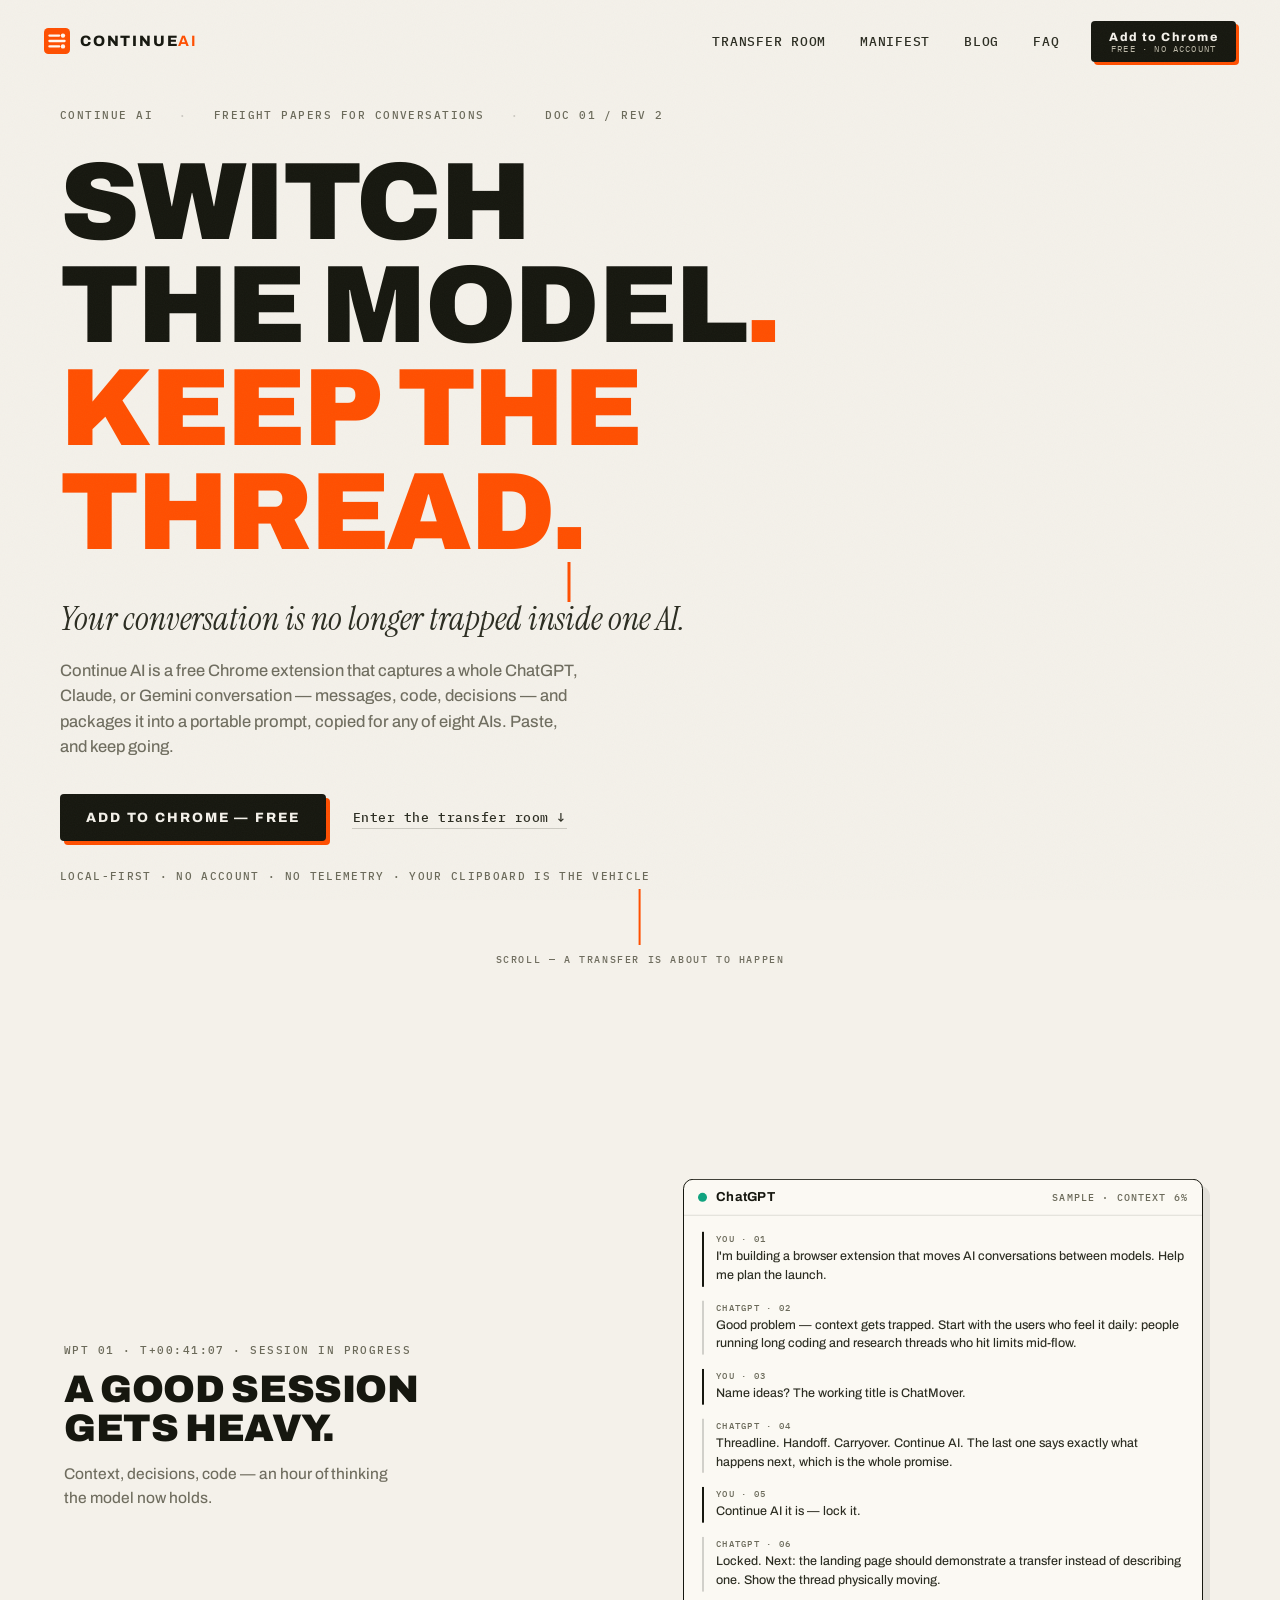
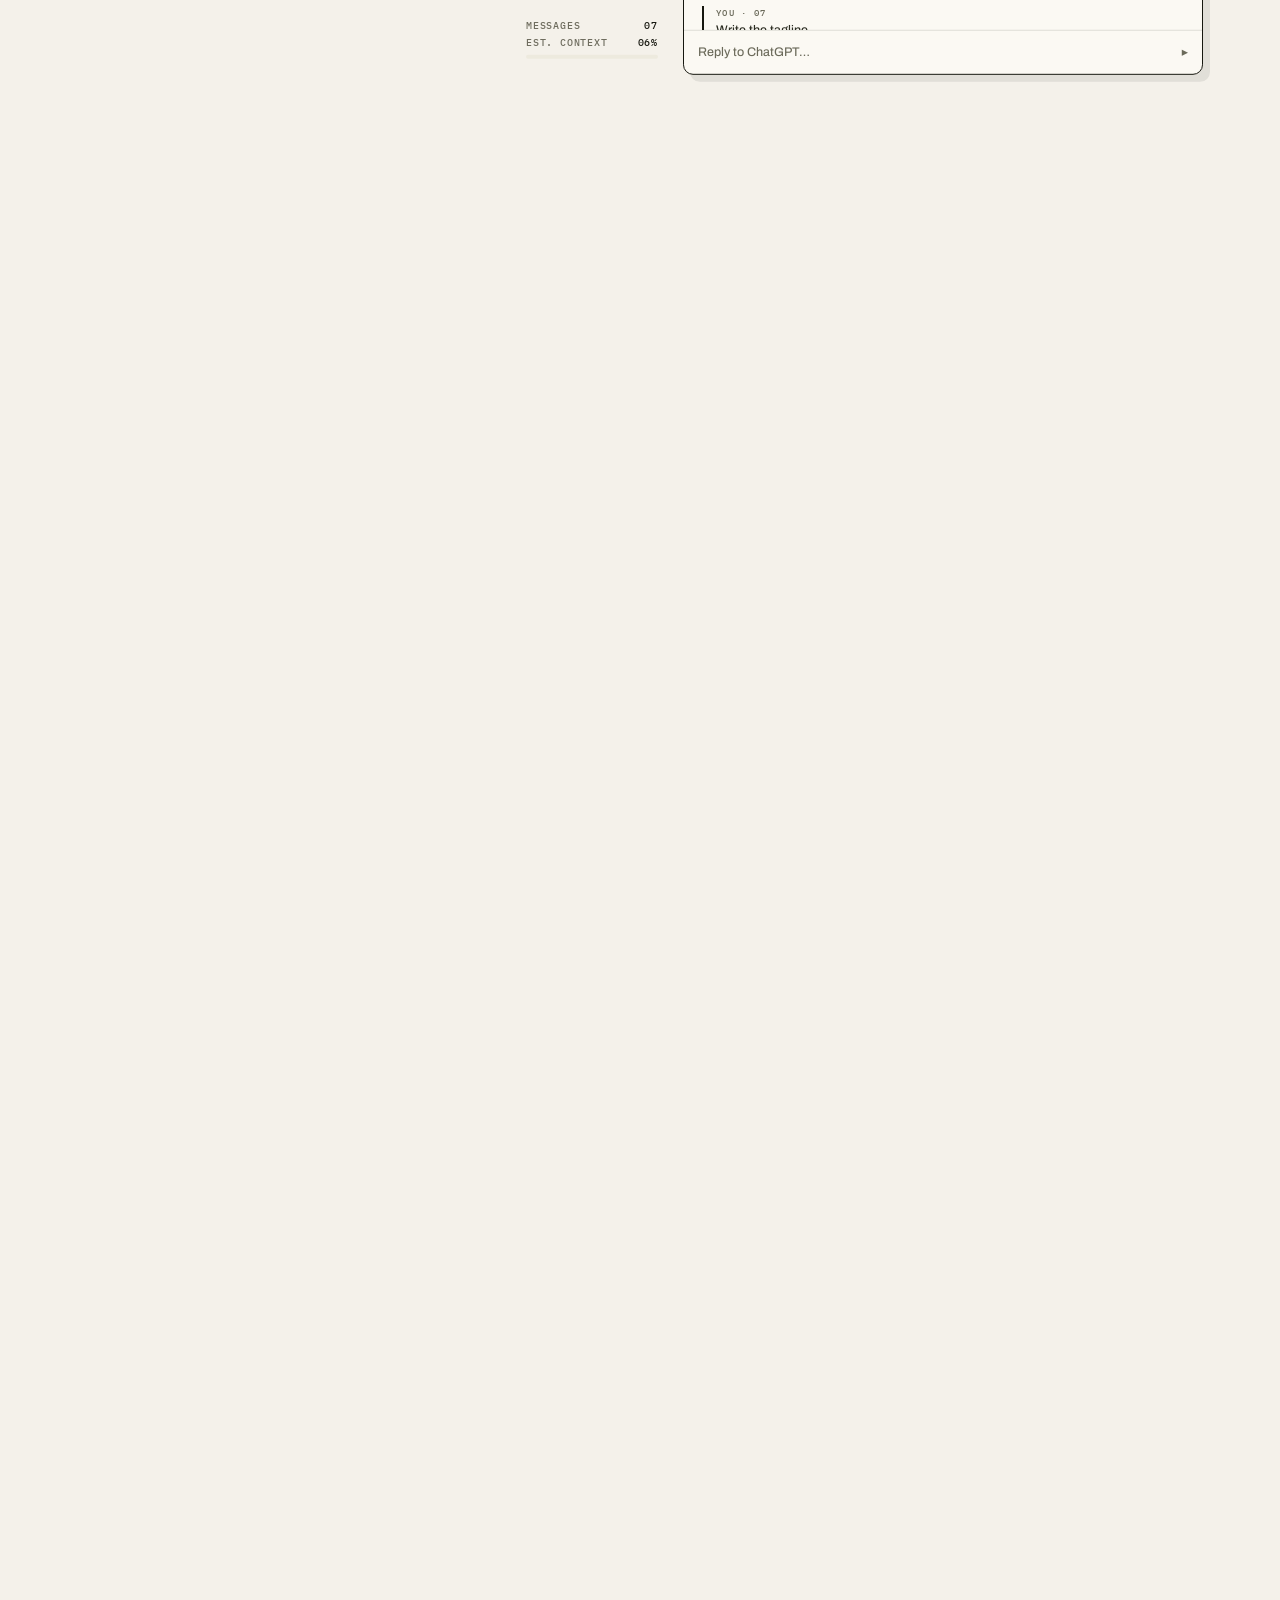
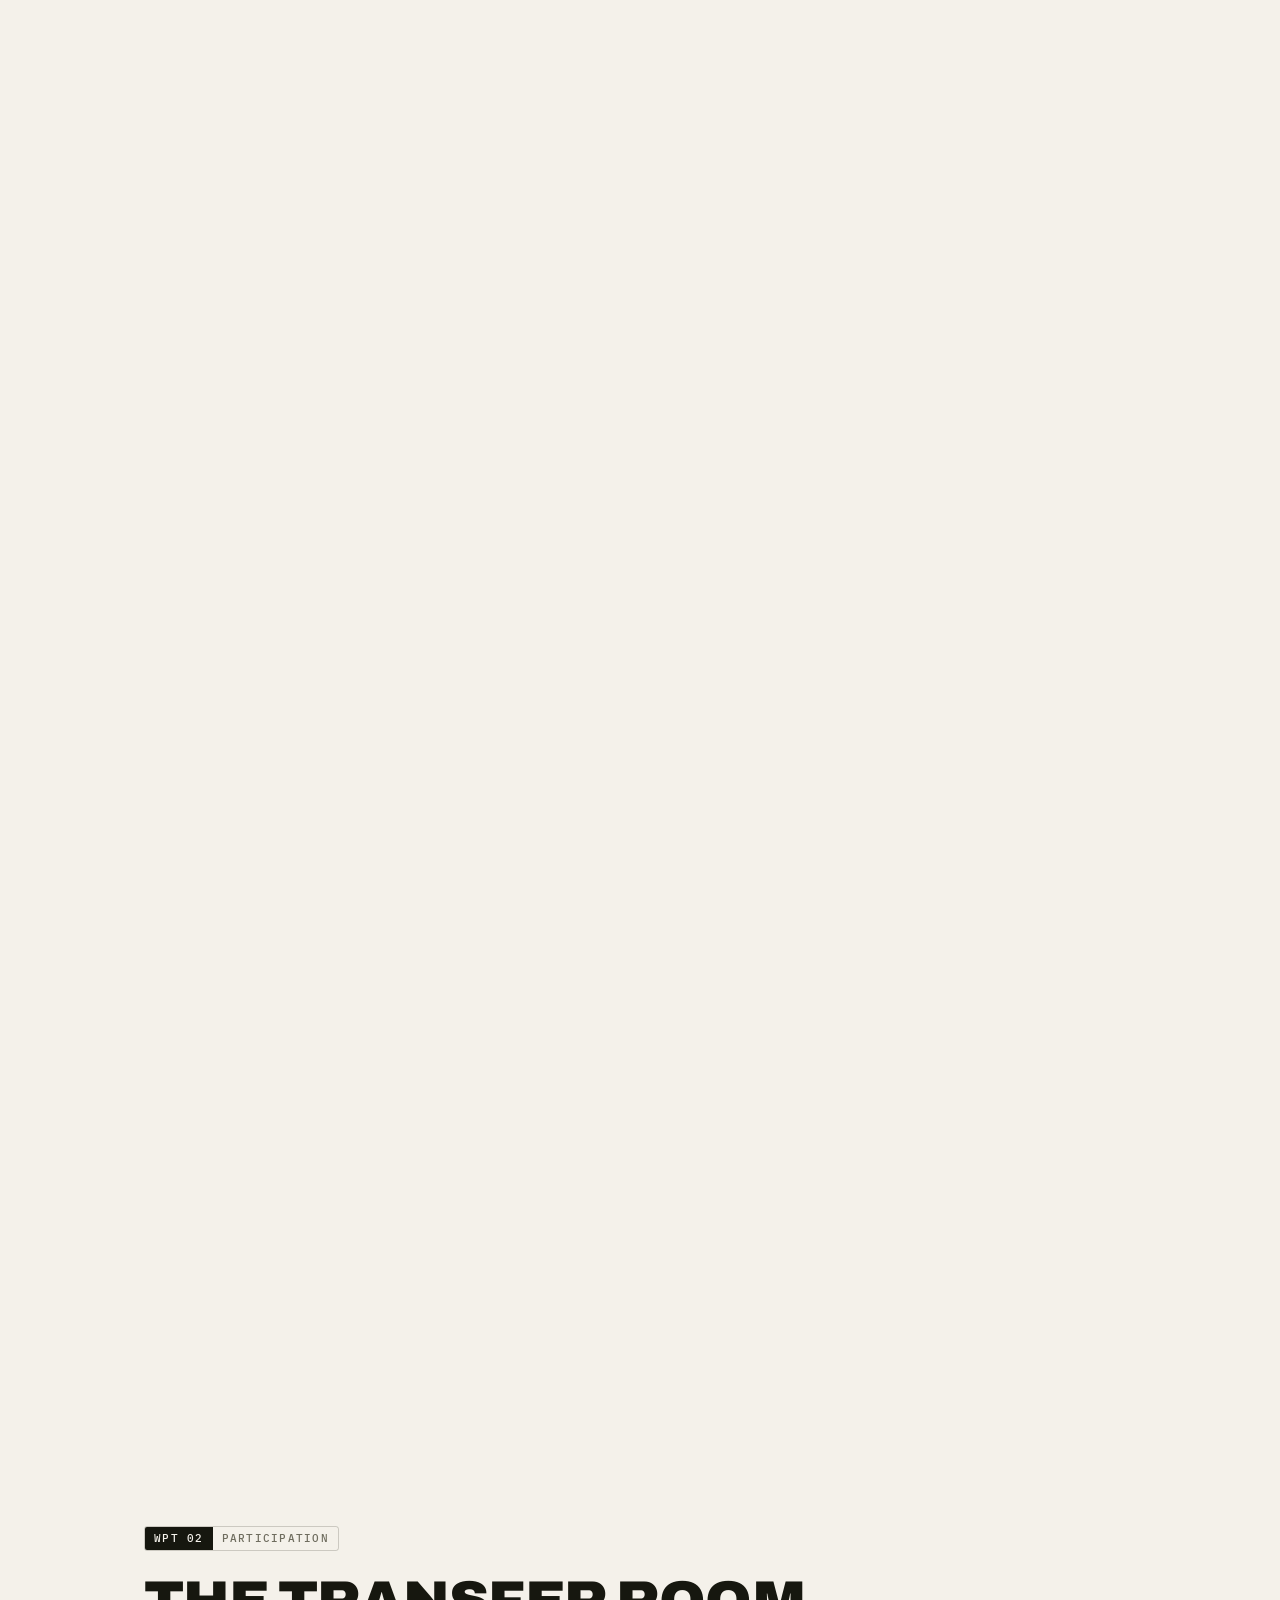
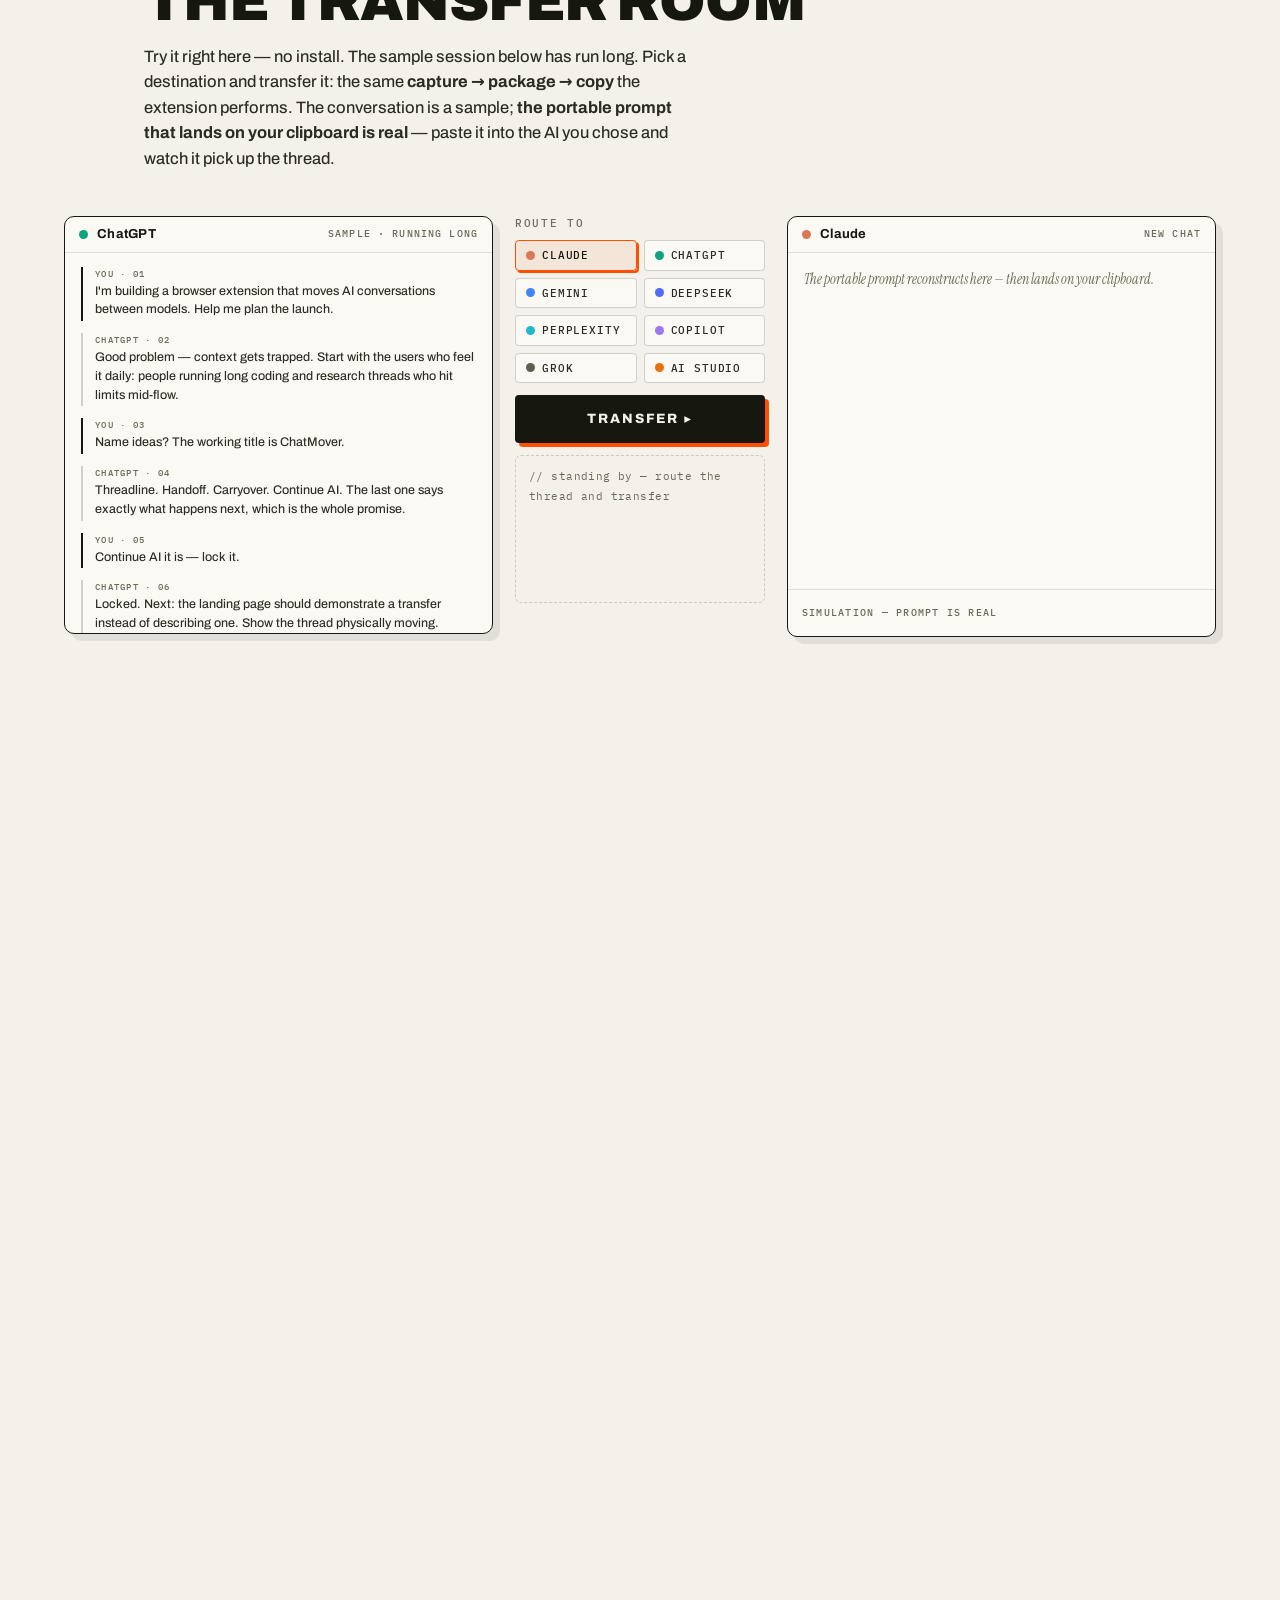
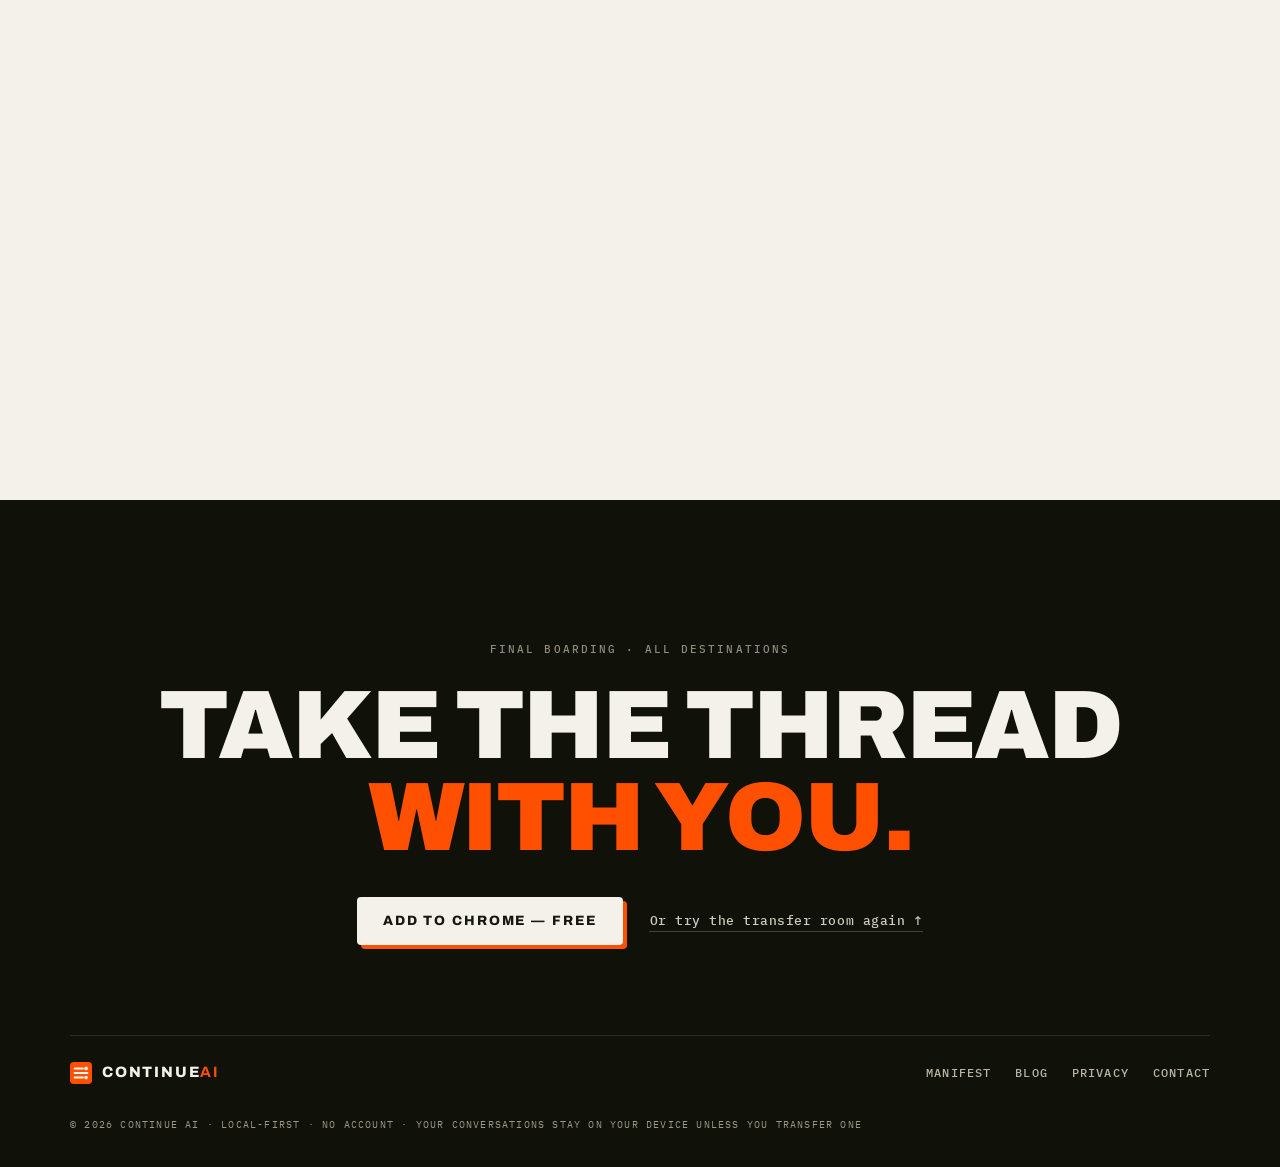
==== commit 4a9a6126: "feat(site): rebuild landing as 'The Thread' — a scroll-driven transfer experience Replace the conven" ====
--- a/index.html
+++ b/index.html
@@ -3,31 +3,38 @@
 <head>
   <meta charset="utf-8">
   <meta name="viewport" content="width=device-width, initial-scale=1">
-  <title>Continue AI — Move any AI chat to ChatGPT, Claude, or Gemini in one click</title>
-  <meta name="description" content="Free Chrome extension to continue any AI conversation on another model. Move the whole chat to ChatGPT, Claude, or Gemini without losing context — local-first, no account; your conversations stay on your device unless you choose to transfer one.">
+  <title>Continue AI — switch the model, keep the thread</title>
+  <meta name="description" content="Free Chrome extension that makes an AI conversation portable. Capture a whole ChatGPT, Claude, or Gemini thread — messages, code, decisions — package it into a portable prompt, and continue it on any of eight AIs. Local-first: no account, no telemetry, nothing leaves your device unless you transfer it.">
   <meta name="keywords" content="transfer AI chat, continue AI conversation, switch AI without losing context, move chatgpt conversation to claude, ai chat transfer extension, hit context limit, chatgpt claude gemini handoff, export ai chat pdf">
-  <link rel="canonical" href="https://continue-ai.netlify.app/">
+  <link rel="canonical" href="https://continue-ai-lilac.vercel.app/">
   <!-- Open Graph -->
-  <meta property="og:title" content="Continue AI — continue any AI chat on another model, in one click">
-  <meta property="og:description" content="Hit a limit or want a second opinion? Move the whole conversation to ChatGPT, Claude, or Gemini without losing context. Local-first, no account.">
+  <meta property="og:title" content="Continue AI — switch the model, keep the thread">
+  <meta property="og:description" content="Your conversation is no longer trapped inside one AI. Capture the whole thread, package it, and continue on any of eight models. Local-first, no account.">
   <meta property="og:type" content="website">
-  <meta property="og:url" content="https://continue-ai.netlify.app/">
-  <meta property="og:image" content="https://continue-ai.netlify.app/og/cover.png">
+  <meta property="og:url" content="https://continue-ai-lilac.vercel.app/">
+  <meta property="og:image" content="https://continue-ai-lilac.vercel.app/og/cover.png">
   <meta property="og:image:width" content="1200">
   <meta property="og:image:height" content="630">
-  <meta property="og:image:alt" content="Continue AI — move a whole AI conversation to ChatGPT, Claude, or Gemini in one click, without losing context.">
+  <meta property="og:image:alt" content="Continue AI — a conversation leaves one AI as an orange context capsule and continues inside another. Switch the model, keep the thread.">
   <meta name="twitter:card" content="summary_large_image">
-  <meta name="twitter:image" content="https://continue-ai.netlify.app/og/cover.png">
-  <link rel="icon" href="data:image/svg+xml,%3Csvg xmlns='http://www.w3.org/2000/svg' viewBox='0 0 24 24'%3E%3Crect width='24' height='24' rx='5' fill='%232563eb'/%3E%3Cpath d='M19 14a1.6 1.6 0 0 1-1.6 1.6H8l-3 3V6.6A1.6 1.6 0 0 1 6.6 5h10.8A1.6 1.6 0 0 1 19 6.6z' fill='none' stroke='white' stroke-width='1.6' stroke-linejoin='round'/%3E%3Cpath d='M9.5 10.2h5M9.5 12.2h3' stroke='white' stroke-width='1.4' stroke-linecap='round'/%3E%3C/svg%3E">
-  <script>(function(){var d=document.documentElement;d.classList.add('js');try{var s=localStorage.getItem('cr-theme');d.setAttribute('data-theme',s||(matchMedia('(prefers-color-scheme: dark)').matches?'dark':'light'));}catch(e){d.setAttribute('data-theme','light');}})();</script>
-  <link rel="stylesheet" href="styles.css">
-  <link rel="stylesheet" href="spec-sheet.css">
-  <link rel="stylesheet" href="dark.css">
-  <link rel="stylesheet" href="creative.css">
-  <script src="theme.js" defer></script>
+  <meta name="twitter:image" content="https://continue-ai-lilac.vercel.app/og/cover.png">
+  <link rel="icon" href="data:image/svg+xml,%3Csvg xmlns='http://www.w3.org/2000/svg' viewBox='0 0 24 24'%3E%3Crect width='24' height='24' rx='4' fill='%23ff4f00'/%3E%3Cpath d='M5 7h9M5 12h14M5 17h9' stroke='%23fff7ef' stroke-width='2.1' stroke-linecap='round'/%3E%3Ccircle cx='17.5' cy='7' r='2' fill='%23fff7ef'/%3E%3Ccircle cx='17.5' cy='17' r='2' fill='%23fff7ef'/%3E%3C/svg%3E">
+  <link rel="preload" href="fonts/archivo-100-900.woff2" as="font" type="font/woff2" crossorigin>
+  <link rel="preload" href="fonts/ibm-plex-mono-400.woff2" as="font" type="font/woff2" crossorigin>
+  <link rel="preload" href="fonts/ibm-plex-mono-500.woff2" as="font" type="font/woff2" crossorigin>
+  <link rel="preload" href="fonts/instrument-serif-400-italic.woff2" as="font" type="font/woff2" crossorigin>
+  <script>
+    /* pre-paint: decide film vs storyboard here so the journey's 760vh scroll
+       runway exists before first layout — no shift when thread.js arrives */
+    document.documentElement.classList.add('js');
+    try {
+      if (!matchMedia('(prefers-reduced-motion: reduce)').matches)
+        document.documentElement.classList.add('film-on');
+    } catch (e) {}
+  </script>
+  <link rel="stylesheet" href="thread.css">
   <script src="analytics.js" defer></script>
-  <script src="motion.js" defer></script>
-  <script src="creative.js" defer></script>
+  <script src="thread.js" defer></script>
   <script type="application/ld+json">
   {
     "@context": "https://schema.org",
@@ -45,260 +52,412 @@
   {
     "@context": "https://schema.org",
     "@type": "SoftwareApplication",
-    "name": "Continue AI — Move any AI chat to ChatGPT, Claude, or Gemini",
+    "name": "Continue AI — switch the model, keep the thread",
     "applicationCategory": "BrowserApplication",
     "operatingSystem": "Chrome",
-    "url": "https://continue-ai.netlify.app/",
+    "url": "https://continue-ai-lilac.vercel.app/",
     "downloadUrl": "https://chromewebstore.google.com/detail/continue-ai-%E2%80%94-move-your-a/cojmibmimpeakmgllhpolgbjienedfkf",
-    "description": "Continue any AI conversation on another model in one click. Move the whole chat to ChatGPT, Claude, or Gemini without losing context. Local-first, no account.",
+    "description": "Continue any AI conversation on another model. Capture the whole thread on ChatGPT, Claude, or Gemini and continue it on any of eight AIs without losing context. Local-first, no account.",
     "offers": { "@type": "Offer", "price": "0", "priceCurrency": "USD" }
   }
   </script>
 </head>
 <body>
+  <div class="progress-rail" aria-hidden="true"><b id="progressBar"></b></div>
+
   <header class="nav">
-    <a class="brand" href="#top">
-      <svg width="28" height="28" viewBox="0 0 24 24" aria-hidden="true"><rect width="24" height="24" rx="5" fill="#2563eb"/><path d="M19 14a1.6 1.6 0 0 1-1.6 1.6H8l-3 3V6.6A1.6 1.6 0 0 1 6.6 5h10.8A1.6 1.6 0 0 1 19 6.6z" fill="none" stroke="#fff" stroke-width="1.6" stroke-linejoin="round"/></svg>
-      <span>Continue AI</span>
+    <a class="brand" href="#top" aria-label="Continue AI — back to top">
+      <svg width="26" height="26" viewBox="0 0 24 24" aria-hidden="true"><rect width="24" height="24" rx="4" fill="#ff4f00"/><path d="M5 7h9M5 12h14M5 17h9" stroke="#fff7ef" stroke-width="2.1" stroke-linecap="round"/><circle cx="17.5" cy="7" r="2" fill="#fff7ef"/><circle cx="17.5" cy="17" r="2" fill="#fff7ef"/></svg>
+      <span class="brand-word">CONTINUE<b>AI</b></span>
     </a>
-    <nav class="navlinks">
-      <a href="#try">Try it</a>
-      <a href="#features">Features</a>
+    <nav class="navlinks" aria-label="Site">
+      <a href="#try">Transfer room</a>
+      <a href="#features">Manifest</a>
       <a href="/blog/">Blog</a>
       <a href="#faq">FAQ</a>
-      <a class="btn primary" href="https://chromewebstore.google.com/detail/continue-ai-%E2%80%94-move-your-a/cojmibmimpeakmgllhpolgbjienedfkf" target="_blank" rel="noopener" data-cws>Add to Chrome</a>
+      <a class="cta" href="https://chromewebstore.google.com/detail/continue-ai-%E2%80%94-move-your-a/cojmibmimpeakmgllhpolgbjienedfkf" target="_blank" rel="noopener" data-cws>Add to Chrome<span class="cta-sub">FREE · NO ACCOUNT</span></a>
     </nav>
   </header>
 
   <main id="top">
-    <!-- HERO -->
-    <section class="hero">
-      <div class="aurora" aria-hidden="true"><b></b><b></b><b></b></div>
-      <div class="hero-copy">
-        <span class="eyebrow"><span class="dot"></span> Free Chrome extension · no account</span>
-        <h1>Continue any AI chat — <span class="grad">on another model</span>, in one click</h1>
-        <p class="lead">Hit a limit or want a second opinion? Move the whole conversation to ChatGPT, Claude, or Gemini <b>without losing context</b> — local-first, no account.</p>
-        <div class="cta-row">
-          <a class="btn primary lg" href="https://chromewebstore.google.com/detail/continue-ai-%E2%80%94-move-your-a/cojmibmimpeakmgllhpolgbjienedfkf" target="_blank" rel="noopener" data-cws>Add to Chrome — Free</a>
-          <a class="btn ghost lg" href="#try">See it work →</a>
-        </div>
-        <p class="microcopy">Free · works across ChatGPT, Claude &amp; Gemini · nothing leaves your device unless you hand a chat off · no account</p>
-      </div>
-      <div class="hero-visual" aria-hidden="true">
-        <div class="mock" id="heroMock">
-          <div class="mock-bar"><span></span><span></span><span></span></div>
-          <div class="mock-body">
-            <div class="mock-compose">
-              <div class="mc-row"><span class="mc-l">Chat</span> <span id="heroFrom">ChatGPT</span> · 14 messages</div>
-              <div class="mc-row"><span class="mc-l">Carry</span> full context, code &amp; files</div>
-              <div class="mc-text"><span id="heroType"></span><span class="hcaret"></span></div>
-            </div>
-            <div class="picker" id="heroPicker">
-              <div class="picker-head">TRANSFER TO <span class="pk-key">1-CLICK</span></div>
-              <div class="picker-search"><span id="heroQuery" class="ph">Choose where to continue…</span></div>
-              <div class="picker-row sel"><b>Claude</b><small>Copies the whole thread, ready to paste</small></div>
-              <div class="picker-row"><b>ChatGPT</b><small>Carries your context — paste and continue</small></div>
-              <div class="picker-row"><b>Gemini</b><small>Hands it across; you paste it in</small></div>
-              <div class="picker-foot"><span>↑↓ choose</span><span>↵ hand off</span></div>
-            </div>
-          </div>
-        </div>
-      </div>
-    </section>
-
-    <!-- field-notes running header -->
-    <div class="cr-ticker" aria-label="Field notes">
-      <div class="cr-tk-track" aria-hidden="true">
-        <div class="cr-tk-seg">
-          <span><b>FIELD NOTES</b></span>
-          <span>VOL.01</span>
-          <span>LOCAL-FIRST</span>
-          <span>ONE-CLICK HANDOFF</span>
-          <span>NO ACCOUNT</span>
-          <span><b>0 SERVERS</b></span>
-          <span>CHATGPT &middot; CLAUDE &middot; GEMINI</span>
-          <span>NOTHING TRANSMITTED</span>
-        </div>
-        <div class="cr-tk-seg">
-          <span><b>FIELD NOTES</b></span>
-          <span>VOL.01</span>
-          <span>LOCAL-FIRST</span>
-          <span>ONE-CLICK HANDOFF</span>
-          <span>NO ACCOUNT</span>
-          <span><b>0 SERVERS</b></span>
-          <span>CHATGPT &middot; CLAUDE &middot; GEMINI</span>
-          <span>NOTHING TRANSMITTED</span>
-        </div>
-      </div>
-      <div class="cr-tk-static"><span class="s">&#10042;</span> <b>FIELD NOTES</b> &mdash; VOL.01 &middot; LOCAL-FIRST &middot; ONE-CLICK HANDOFF &middot; NO ACCOUNT &middot; 0 SERVERS</div>
-    </div>
-
-    <!-- TRY IT (live, in-page) -->
-    <section id="try" class="section try-section">
-      <h2>Try it right here — no install</h2>
-      <p class="section-sub">Here's a chat that's run long. Pick where to continue and hit <kbd>Transfer</kbd> — watch it capture the thread, package it into a portable prompt, and copy it, ready to paste into the other AI, exactly like the extension does.</p>
-      <div class="try-wrap" id="transferDemo">
-        <div class="try-source" id="tdSource">
-          <div class="tc-bar"><span class="dots"><i></i><i></i><i></i></span><span class="tc-title" id="tdSourceName">ChatGPT</span><span class="tc-hint">running long…</span></div>
-          <div class="td-thread" id="tdThread"></div>
-          <div class="td-controls">
-            <label class="td-pick">Continue on
-              <select id="tdTarget" class="tv-co">
-                <option value="Claude">Claude</option>
-                <option value="ChatGPT">ChatGPT</option>
-                <option value="Gemini">Gemini</option>
-              </select>
-            </label>
-            <button class="btn primary sm" id="tdTransfer" type="button">Transfer ▸</button>
-            <span class="tc-status" id="tdStatus"></span>
-          </div>
-        </div>
-        <div class="try-compose" id="tdDest">
-          <div class="tc-bar"><span class="dots"><i></i><i></i><i></i></span><span class="tc-title" id="tdDestName">Claude</span><span class="tc-hint" id="tdDestHint">new chat</span></div>
-          <div class="tc-body" id="tdBody" aria-live="polite" data-ph="Your portable prompt appears here — ready to copy…"></div>
-          <div class="tc-actions"><span class="tc-step" id="tdStep">Ready when you are</span></div>
-        </div>
-      </div>
-    </section>
-
-    <!-- dimension-line divider -->
-    <div class="cr-dim" aria-hidden="true">
-      <div class="cr-dm-side l"><span class="cr-dm-tick"></span><span class="cr-dm-line"></span><span class="cr-dm-span">&#8960; ONE-CLICK</span></div>
-      <div class="cr-dm-plate"><span class="cr-dm-num" data-n="2">02</span><span class="cr-dm-label">The handoff</span></div>
-      <div class="cr-dm-side r"><span class="cr-dm-line"></span><span class="cr-dm-tick"></span><span class="cr-dm-span">SCALE 1:1</span></div>
-    </div>
-
-    <!-- FEATURES — the spec sheet -->
-    <section id="features" class="section ledger-section">
-      <div class="ledger-head">
-        <span>INDEX / 01–05 · WHAT IT DOES</span>
-        <span>FIVE PRIMITIVES</span>
-      </div>
-      <h2 class="ledger-title">Everything you need to <span class="grad">never lose a thread</span></h2>
-
-      <div class="ledger" tabindex="0" role="listbox" aria-label="Features — use arrow keys to inspect">
-
-        <div class="lrow" role="option" tabindex="-1" data-i="0">
-          <div class="rule"><i></i><b class="node"></b></div>
-          <div class="lrow-grid">
-            <div class="lnum" data-n="1">01</div>
-            <div class="lmain"><h3 class="lhead">One-click transfer</h3><p class="ldeck">Captures the chat and packages it into a clean, portable prompt — then copies it to your clipboard. Paste it into the other AI and pick up where you left off, no manual copy-paste-and-reconstruct.</p></div>
-            <div class="ldiag" aria-hidden="true">
-              <div class="dgrp"><code class="dmono">ChatGPT</code><span class="darrow">→</span><code class="dmono">Claude</code></div>
-              <div class="dlines"><i></i><i></i><i></i></div>
-              <span class="lcap">ONE-CLICK</span>
-            </div>
-          </div>
-        </div>
-
-        <div class="lrow alt" role="option" tabindex="-1" data-i="1">
-          <div class="rule"><i></i><b class="node"></b></div>
-          <div class="lrow-grid">
-            <div class="lnum" data-n="2">02</div>
-            <div class="lmain"><h3 class="lhead">Reliable capture</h3><p class="ldeck">Grabs the full thread — even long, virtualized chats where the page only keeps part of the conversation on screen. And if a capture can't grab everything, it flags it, so messages are never dropped silently.</p></div>
-            <div class="ldiag" aria-hidden="true">
-              <div class="dmarquee"><i></i><i></i><i></i><span class="dtag">FULL ✓</span></div>
-              <span class="lcap">FULL THREAD</span>
-            </div>
-          </div>
-        </div>
-
-        <div class="lrow purple" role="option" tabindex="-1" data-i="2">
-          <div class="rule"><i></i><b class="node"></b></div>
-          <div class="lrow-grid">
-            <div class="lnum" data-n="3">03</div>
-            <div class="lmain"><h3 class="lhead">Save a copy</h3><p class="ldeck">Export any conversation as <code>PDF</code>, <code>HTML</code>, an image, <code>Markdown</code>, or <code>JSON</code> — keep it, share it, or archive it.</p></div>
-            <div class="ldiag" aria-hidden="true">
-              <div class="dstack"><span></span><span></span></div>
-              <span class="lcap">PDF · MD · JSON</span>
-            </div>
-          </div>
-        </div>
-
-        <div class="lrow alt teal" role="option" tabindex="-1" data-i="3">
-          <div class="rule"><i></i><b class="node"></b></div>
-          <div class="lrow-grid">
-            <div class="lnum" data-n="4">04</div>
-            <div class="lmain"><h3 class="lhead">Local-first &amp; private</h3><p class="ldeck">Runs on your device. No servers of ours, no telemetry, no account — your conversations never leave your machine unless you transfer one yourself.</p></div>
-            <div class="ldiag" aria-hidden="true">
-              <svg class="dshield" viewBox="0 0 40 44" fill="none" stroke="#0d9488" stroke-width="1.6"><path d="M20 3l15 6v11c0 9-6.5 15-15 18C12.5 35 6 29 6 20V9z"/><path d="M14 21l4.5 4.5L27 17" stroke-width="2"/></svg>
-              <span class="lcap">ON-DEVICE</span>
-            </div>
-          </div>
-        </div>
-
-        <div class="lrow" role="option" tabindex="-1" data-i="4">
-          <div class="rule"><i></i><b class="node"></b></div>
-          <div class="lrow-grid">
-            <div class="lnum" data-n="5">05</div>
-            <div class="lmain"><h3 class="lhead">Works everywhere you chat</h3><p class="ldeck">Capture on ChatGPT, Claude, or Gemini — and continue on any of eight, including DeepSeek, Perplexity, Copilot, Grok, and Google AI Studio.</p></div>
-            <div class="ldiag" aria-hidden="true">
-              <div class="dvars">ChatGPT · Claude · Gemini</div>
-              <span class="lcap">3 IN · 8 OUT</span>
-            </div>
-          </div>
-        </div>
-
-        <!-- GATED / NOT YET SHIPPED — unhide each card only when the feature actually ships.
-        <div class="lrow alt" role="option" tabindex="-1" data-i="5">
-          <div class="rule"><i></i><b class="node"></b></div>
-          <div class="lrow-grid">
-            <div class="lnum" data-n="6">06</div>
-            <div class="lmain"><h3 class="lhead">Transfer a slice</h3><p class="ldeck">Pick a start point and carry only what matters — hand off part of a conversation instead of the whole thing.</p></div>
-            <div class="ldiag" aria-hidden="true"><div class="dvars">FROM HERE →</div><span class="lcap">PARTIAL</span></div>
-          </div>
-        </div>
-        <div class="lrow purple" role="option" tabindex="-1" data-i="6">
-          <div class="rule"><i></i><b class="node"></b></div>
-          <div class="lrow-grid">
-            <div class="lnum" data-n="7">07</div>
-            <div class="lmain"><h3 class="lhead">Context meter</h3><p class="ldeck">See how much headroom is left before you hit the wall, so you can hand off before a chat stalls.</p></div>
-            <div class="ldiag" aria-hidden="true"><div class="dvars">▓▓▓▓░░ 64%</div><span class="lcap">HEADROOM</span></div>
-          </div>
-        </div>
-        -->
-
-        <div class="rule last"><i></i><b class="node"></b></div>
-      </div>
-      <div class="ledger-foot"><span>FIVE PRIMITIVES</span><span>↑ ↓ TO INSPECT · ↵ TO ACTUATE</span></div>
-    </section>
-
-    <!-- dimension-line divider -->
-    <div class="cr-dim" aria-hidden="true">
-      <div class="cr-dm-side l"><span class="cr-dm-tick"></span><span class="cr-dm-line"></span><span class="cr-dm-span">&#8960; COMMON QUESTIONS</span></div>
-      <div class="cr-dm-plate"><span class="cr-dm-num" data-n="3">03</span><span class="cr-dm-label">Reference</span></div>
-      <div class="cr-dm-side r"><span class="cr-dm-line"></span><span class="cr-dm-tick"></span><span class="cr-dm-span">SECTION &sect;</span></div>
-    </div>
-
-    <!-- FAQ -->
-    <section id="faq" class="section">
-      <h2>Frequently asked questions</h2>
+
+    <!-- ═══════════ S1 · ARRIVAL ═══════════ -->
+    <section class="arrival" aria-labelledby="h-arrival">
+      <p class="doc-line" aria-hidden="true"><span>CONTINUE AI</span><span>FREIGHT PAPERS FOR CONVERSATIONS</span><span>DOC 01 / REV 2</span></p>
+      <h1 id="h-arrival" class="display">
+        <span class="dl">SWITCH</span>
+        <span class="dl">THE&nbsp;MODEL<em class="punct">.</em></span>
+        <span class="dl orange">KEEP&nbsp;THE</span>
+        <span class="dl orange">THREAD<em class="punct tstart">.</em></span>
+      </h1>
+      <p class="whisper">Your conversation is no longer trapped inside one&nbsp;AI.</p>
+      <p class="explain">Continue AI is a free Chrome extension that captures a whole ChatGPT, Claude, or Gemini conversation — messages, code, decisions — and packages it into a portable prompt, copied for any of eight AIs. Paste, and keep going.</p>
+      <div class="cta-row">
+        <a class="btn-main" href="https://chromewebstore.google.com/detail/continue-ai-%E2%80%94-move-your-a/cojmibmimpeakmgllhpolgbjienedfkf" target="_blank" rel="noopener" data-cws>ADD TO CHROME — FREE</a>
+        <a class="btn-quiet" href="#try">Enter the transfer room ↓</a>
+      </div>
+      <p class="facts" aria-label="Key facts">LOCAL-FIRST · NO ACCOUNT · NO TELEMETRY · YOUR CLIPBOARD IS THE VEHICLE</p>
+      <div class="scroll-cue" aria-hidden="true">
+        <span class="cue-line"></span>
+        <span class="cue-text">SCROLL — A TRANSFER IS ABOUT TO HAPPEN</span>
+      </div>
+    </section>
+
+    <!-- ═══════════ S2 · THE JOURNEY (scroll-scrubbed film + static storyboard fallback) ═══════════ -->
+    <section class="journey" id="journey" aria-labelledby="h-journey">
+      <h2 class="visually-hidden" id="h-journey">How a transfer happens</h2>
+
+      <!-- Storyboard: canonical narrative. Visible when the film can't run; read by screen readers always. -->
+      <div class="journey-story" id="journeyStory">
+        <p class="wpt" aria-hidden="true"><b>WPT 01</b><span>THE JOURNEY — HOW A TRANSFER HAPPENS</span></p>
+        <figure class="frame">
+          <figcaption><span class="fnum">01</span><strong>The long chat.</strong> A good session gets heavy. Context, decisions, code — an hour of thinking that the model now holds.</figcaption>
+          <div class="f-art f-chat" aria-hidden="true"><i></i><i></i><i></i><i></i><i></i><span class="f-meter"><b style="width:64%"></b></span></div>
+        </figure>
+        <figure class="frame">
+          <figcaption><span class="fnum">02</span><strong>The wall.</strong> Context limit reached. Every model has one — this is where conversations usually go to die.</figcaption>
+          <div class="f-art f-wall" aria-hidden="true"><i></i><i></i><span class="f-stamp">CONTEXT LIMIT</span></div>
+        </figure>
+        <figure class="frame">
+          <figcaption><span class="fnum">03</span><strong>Capture.</strong> Continue AI captures the thread — all of it. Not the part on screen: the whole conversation, tagged and ordered.</figcaption>
+          <div class="f-art f-cap" aria-hidden="true"><i data-t="USER"></i><i data-t="ASSISTANT"></i><i data-t="CODE"></i><i data-t="DECISION"></i></div>
+        </figure>
+        <figure class="frame">
+          <figcaption><span class="fnum">04</span><strong>Package.</strong> Everything compresses into one portable prompt — a capsule with everything the next model needs.</figcaption>
+          <div class="f-art f-pack" aria-hidden="true"><span class="f-capsule">CTX-CAPSULE ▮ FULL THREAD</span></div>
+        </figure>
+        <figure class="frame dark">
+          <figcaption><span class="fnum">05</span><strong>The crossing.</strong> The space between models is empty — no Continue AI cloud, no account, no telemetry. The capsule rides your clipboard from one tab to the next.</figcaption>
+          <div class="f-art f-cross" aria-hidden="true"><b>◦ CHATGPT</b><span class="f-route"></span><b class="on">● CLAUDE</b></div>
+        </figure>
+        <figure class="frame">
+          <figcaption><span class="fnum">06</span><strong>Continue.</strong> Paste. The conversation comes back to life in a different mind — same messages, same code, same decisions. Nothing lost.</figcaption>
+          <div class="f-art f-chat" aria-hidden="true"><i></i><i></i><i></i><i></i><i></i><span class="f-go">CONTINUED ✓</span></div>
+        </figure>
+      </div>
+
+      <!-- The film. Pure illustration; aria-hidden because the storyboard above carries the narrative. -->
+      <div class="film" id="film" aria-hidden="true">
+        <div class="stage" id="stage">
+          <div class="ink" id="inkLayer"></div>
+          <svg class="stage-thread" id="stageThread" preserveAspectRatio="none" aria-hidden="true"></svg>
+
+          <!-- act captions -->
+          <div class="beats" id="beats">
+            <div class="beat" data-beat="0">
+              <p class="b-mono">WPT 01 · <span id="beatClock">T+00:41:07</span> · SESSION IN PROGRESS</p>
+              <h3>A good session<br>gets heavy.</h3>
+              <p class="b-sub">Context, decisions, code — an hour of thinking the model now holds.</p>
+            </div>
+            <div class="beat" data-beat="1">
+              <p class="b-mono">WPT 01 · T+00:52:19 · BOUNDARY EVENT</p>
+              <h3>Then you hit<br>the wall.</h3>
+              <p class="b-sub">Every model has one. This is where conversations usually go to die.</p>
+            </div>
+            <div class="beat" data-beat="2">
+              <p class="b-mono">CONTINUE AI · CAPTURE</p>
+              <h3>Capture the thread.<br>All of it.</h3>
+              <p class="b-sub">Not the part on screen — the whole conversation, tagged and ordered.</p>
+            </div>
+            <div class="beat" data-beat="3">
+              <p class="b-mono">CONTINUE AI · PACKAGE</p>
+              <h3>One portable<br>prompt.</h3>
+              <p class="b-sub">Everything the next model needs to keep thinking where this one stopped.</p>
+            </div>
+            <div class="beat" data-beat="4" data-dark="1">
+              <p class="b-mono">INTERCHANGE · BETWEEN MODELS</p>
+              <h3>The space between<br>models is empty.</h3>
+              <p class="b-sub">That's the point. The capsule rides your own clipboard — tab to tab. It never touches a server of ours. We don't have any.</p>
+              <ul class="b-none">
+                <li>NO CONTINUE AI CLOUD</li>
+                <li>NO ACCOUNT</li>
+                <li>NO TELEMETRY</li>
+                <li>NO CONVERSATION DATABASE</li>
+              </ul>
+            </div>
+            <div class="beat" data-beat="5">
+              <p class="b-mono">DESTINATION · NEW CONTEXT WINDOW</p>
+              <h3>Paste. It comes<br>back to life.</h3>
+              <p class="b-sub">Same thread, different mind. The conversation continues.</p>
+            </div>
+          </div>
+
+          <!-- source chamber -->
+          <div class="chamber chamber-a" id="chamberA">
+            <div class="ch-bar"><span class="ch-dot gpt"></span><span class="ch-name">ChatGPT</span><span class="ch-meta" id="chAMeta">SAMPLE SESSION</span></div>
+            <div class="ch-window">
+              <div class="ch-scroll" id="chScroll"></div>
+              <div class="needle" id="needle"><span>CAPTURING</span></div>
+            </div>
+            <div class="ch-compose" id="chCompose"><span id="chComposeText">Reply to ChatGPT…</span><b class="ch-send">▸</b></div>
+            <div class="ch-side" id="chSide">
+              <p><span class="k">MESSAGES</span><span class="v" id="ctMsgs">00</span></p>
+              <p><span class="k">EST. CONTEXT</span><span class="v" id="ctPct">00%</span></p>
+              <p class="meter"><b id="ctMeter"></b></p>
+            </div>
+            <div class="stamp stamp-limit" id="stampLimit">CONTEXT<br>LIMIT</div>
+            <div class="ext-pill" id="extPill"><i></i>CONTINUE AI</div>
+          </div>
+
+          <!-- capture manifest -->
+          <div class="manifest-cap" id="manifestCap">
+            <p class="mc-h">CAPTURE MANIFEST <span>· SAMPLE</span></p>
+            <p><span class="k">MESSAGES</span><span class="dots"></span><span class="v" id="mcMsgs">0/18</span></p>
+            <p><span class="k">CODE BLOCKS</span><span class="dots"></span><span class="v" id="mcCode">0</span></p>
+            <p><span class="k">DECISIONS</span><span class="dots"></span><span class="v" id="mcDec">0</span></p>
+            <p><span class="k">ORDER</span><span class="dots"></span><span class="v" id="mcOrder">—</span></p>
+            <p class="mc-int"><span class="k">INTEGRITY</span><span class="dots"></span><span class="v" id="mcInt">0%</span></p>
+          </div>
+
+          <!-- the capsule -->
+          <div class="capsule" id="capsule">
+            <div class="cap-body">
+              <span class="cap-chev" aria-hidden="true"></span>
+              <span class="cap-label">CTX-CAPSULE</span>
+              <span class="cap-chev r" aria-hidden="true"></span>
+            </div>
+            <div class="cap-waybill" id="capWaybill">
+              <p><span>FROM</span>CHATGPT</p>
+              <p><span>TO</span>CLAUDE</p>
+              <p><span>CONTENTS</span>ENTIRE THREAD</p>
+              <p><span>HANDLING</span>KEEP CONTEXT UPRIGHT</p>
+            </div>
+          </div>
+
+          <!-- departures board in the void -->
+          <div class="board" id="board">
+            <p class="board-h">DEPARTURES — CONTINUE ON</p>
+            <ul id="boardList">
+              <li data-m="claude"><i></i><b>CLAUDE</b><span>STANDBY</span></li>
+              <li data-m="chatgpt"><i></i><b>CHATGPT</b><span>STANDBY</span></li>
+              <li data-m="gemini"><i></i><b>GEMINI</b><span>STANDBY</span></li>
+              <li data-m="deepseek"><i></i><b>DEEPSEEK</b><span>STANDBY</span></li>
+              <li data-m="perplexity"><i></i><b>PERPLEXITY</b><span>STANDBY</span></li>
+              <li data-m="copilot"><i></i><b>COPILOT</b><span>STANDBY</span></li>
+              <li data-m="grok"><i></i><b>GROK</b><span>STANDBY</span></li>
+              <li data-m="aistudio"><i></i><b>AI STUDIO</b><span>STANDBY</span></li>
+            </ul>
+          </div>
+
+          <!-- destination chamber -->
+          <div class="chamber chamber-b" id="chamberB">
+            <div class="ch-bar"><span class="ch-dot claude"></span><span class="ch-name">Claude</span><span class="ch-meta">NEW CONTEXT · 0% USED</span></div>
+            <div class="ch-window"><div class="ch-scroll" id="chRebuild"></div></div>
+            <div class="ch-compose live"><span id="chTypeLine"></span><b class="ch-caret"></b></div>
+            <div class="stamp stamp-go" id="stampGo">CONTINUED<br>· NOTHING LOST ·</div>
+          </div>
+        </div>
+      </div>
+    </section>
+
+    <!-- ═══════════ S3 · TRANSFER ROOM ═══════════ -->
+    <section class="room" id="try" aria-labelledby="h-room">
+      <header class="sec-head">
+        <p class="wpt" aria-hidden="true"><b>WPT 02</b><span>PARTICIPATION</span></p>
+        <h2 id="h-room" class="sec-title">THE TRANSFER ROOM</h2>
+        <p class="sec-sub">Try it right here — no install. The sample session below has run long. Pick a destination and transfer it: the same <b>capture → package → copy</b> the extension performs. The conversation is a sample; <b>the portable prompt that lands on your clipboard is real</b> — paste it into the AI you chose and watch it pick up the thread.</p>
+      </header>
+
+      <div class="room-grid" id="transferRoom">
+        <div class="room-src" id="rmSrc">
+          <div class="ch-bar"><span class="ch-dot gpt"></span><span class="ch-name">ChatGPT</span><span class="ch-meta">SAMPLE · RUNNING LONG</span></div>
+          <div class="rm-thread" id="rmThread" role="region" aria-label="Sample conversation" tabindex="0"></div>
+        </div>
+
+        <div class="room-mid">
+          <p class="rm-h">ROUTE TO</p>
+          <div class="dest-board" id="destBoard" role="radiogroup" aria-label="Choose a destination AI">
+            <button type="button" role="radio" aria-checked="true" data-dest="Claude" class="on"><i class="ch-dot claude"></i>CLAUDE</button>
+            <button type="button" role="radio" aria-checked="false" data-dest="ChatGPT"><i class="ch-dot gpt"></i>CHATGPT</button>
+            <button type="button" role="radio" aria-checked="false" data-dest="Gemini"><i class="ch-dot gem"></i>GEMINI</button>
+            <button type="button" role="radio" aria-checked="false" data-dest="DeepSeek"><i class="ch-dot dsk"></i>DEEPSEEK</button>
+            <button type="button" role="radio" aria-checked="false" data-dest="Perplexity"><i class="ch-dot ppx"></i>PERPLEXITY</button>
+            <button type="button" role="radio" aria-checked="false" data-dest="Copilot"><i class="ch-dot cpl"></i>COPILOT</button>
+            <button type="button" role="radio" aria-checked="false" data-dest="Grok"><i class="ch-dot grk"></i>GROK</button>
+            <button type="button" role="radio" aria-checked="false" data-dest="AI Studio"><i class="ch-dot ais"></i>AI STUDIO</button>
+          </div>
+          <button type="button" class="btn-main rm-go" id="rmGo">TRANSFER ▸</button>
+          <div class="rm-log" id="rmLog"><p class="idle">// standing by — route the thread and transfer</p></div>
+          <p class="visually-hidden" id="rmLive" role="status" aria-live="polite"></p>
+        </div>
+
+        <div class="room-dst" id="rmDst">
+          <div class="ch-bar"><span class="ch-dot claude" id="rmDstDot"></span><span class="ch-name" id="rmDstName">Claude</span><span class="ch-meta" id="rmDstMeta">NEW CHAT</span></div>
+          <div class="rm-out" id="rmOut" role="region" aria-label="Portable prompt output" tabindex="0" data-ph="The portable prompt reconstructs here — then lands on your clipboard."></div>
+          <div class="rm-foot"><span id="rmFootNote">SIMULATION — PROMPT IS REAL</span><span class="stamp-mini" id="rmCopied">COPIED ✓</span></div>
+        </div>
+      </div>
+      <noscript><p class="nojs-note">The live transfer room needs JavaScript — but the extension itself works the same way: capture, package, paste.</p></noscript>
+    </section>
+
+    <!-- ═══════════ S4 · THE MANUAL WAY ═══════════ -->
+    <section class="manual" aria-labelledby="h-manual">
+      <header class="sec-head">
+        <p class="wpt" aria-hidden="true"><b>WPT 03</b><span>CONTROL GROUP</span></p>
+        <h2 id="h-manual" class="sec-title">THE OLD WAY IS A RITUAL<em class="orange">.</em></h2>
+        <p class="sec-sub">Moving a conversation by hand means reconstructing it from scraps. You already know this dance.</p>
+      </header>
+      <div class="manual-grid">
+        <div class="chaos" role="group" aria-label="Exhibit A — moving a chat manually: nine steps, context not recovered">
+          <svg class="chaos-path" viewBox="0 0 600 520" preserveAspectRatio="none" aria-hidden="true">
+            <path d="M60,10 C180,90 -40,150 120,210 C280,270 40,320 200,370 C330,410 140,470 300,505" fill="none" stroke="currentColor" stroke-width="1.5" stroke-dasharray="5 7"/>
+          </svg>
+          <p class="scrap" style="--r:-3deg;--x:2%;--y:0%">select all… scroll… select again</p>
+          <p class="scrap" style="--r:2deg;--x:38%;--y:11%">copy nº4 — the code block this time</p>
+          <p class="scrap" style="--r:-2deg;--x:6%;--y:24%">paste → formatting gone</p>
+          <p class="scrap" style="--r:3deg;--x:42%;--y:35%">wait — which file was final?</p>
+          <p class="scrap" style="--r:-4deg;--x:3%;--y:47%">re-explain the whole project</p>
+          <p class="scrap" style="--r:2deg;--x:36%;--y:58%">it asks what you already answered</p>
+          <p class="scrap" style="--r:-2deg;--x:8%;--y:70%">scroll back up. again.</p>
+          <p class="scrap" style="--r:4deg;--x:40%;--y:81%">the earlier decisions? lost.</p>
+          <p class="scrap last" style="--r:-1deg;--x:16%;--y:92%">give up. start over.</p>
+          <p class="chaos-cap" aria-hidden="true">EXHIBIT A — 9 STEPS · CONTEXT NOT RECOVERED</p>
+        </div>
+        <div class="order" role="group" aria-label="Exhibit B — moving a chat with Continue AI: capture, package, paste; context intact">
+          <span class="order-line" aria-hidden="true"></span>
+          <ol class="order-steps">
+            <li><b>01</b>CAPTURE<span>one click on the thread</span></li>
+            <li><b>02</b>PACKAGE<span>a portable prompt, copied</span></li>
+            <li><b>03</b>PASTE<span>the conversation continues</span></li>
+          </ol>
+          <p class="order-cap" aria-hidden="true">EXHIBIT B — ONE CLICK, THEN PASTE · CONTEXT INTACT</p>
+        </div>
+      </div>
+    </section>
+
+    <!-- ═══════════ S5 · MANIFEST (features) ═══════════ -->
+    <section class="cargo" id="features" aria-labelledby="h-cargo">
+      <header class="sec-head">
+        <p class="wpt" aria-hidden="true"><b>WPT 04</b><span>CARGO MANIFEST</span></p>
+        <h2 id="h-cargo" class="sec-title">WHAT THE FREIGHT COMPANY CARRIES<em class="orange">.</em></h2>
+        <p class="sec-sub">Five capabilities, each one shown doing its job.</p>
+      </header>
+
+      <div class="cargo-list">
+        <article class="crow" id="crow-capture">
+          <div class="c-idx" aria-hidden="true">01</div>
+          <div class="c-copy">
+            <h3>Full-thread capture</h3>
+            <p>Long chats get virtualized — the page quietly unmounts what you scrolled past. Continue AI captures the <b>whole</b> conversation anyway, and if anything can't be grabbed, it says so instead of dropping messages silently.</p>
+          </div>
+          <div class="c-demo demo-virtual" aria-hidden="true">
+            <div class="dv-col"><i></i><i></i><i></i><i></i><i></i><i></i><i></i><i></i><i></i><i></i></div>
+            <span class="dv-view">WHAT THE PAGE<br>STILL RENDERS</span>
+            <span class="dv-all">WHAT GETS CAPTURED — ALL OF IT</span>
+          </div>
+        </article>
+
+        <article class="crow" id="crow-routes">
+          <div class="c-idx" aria-hidden="true">02</div>
+          <div class="c-copy">
+            <h3>Three sources in, eight destinations out</h3>
+            <p>Capture on ChatGPT, Claude, or Gemini. Continue on those three — or DeepSeek, Perplexity, Copilot, Grok, and Google AI Studio.</p>
+          </div>
+          <div class="c-demo demo-routes" aria-hidden="true">
+            <div class="dr-in"><span>CHATGPT</span><span>CLAUDE</span><span>GEMINI</span></div>
+            <svg class="dr-fan" viewBox="0 0 120 160" preserveAspectRatio="none"><g stroke="currentColor" stroke-width="1" fill="none"><path d="M0,80 C60,80 60,10 120,10"/><path d="M0,80 C60,80 60,30 120,30"/><path d="M0,80 C60,80 60,50 120,50"/><path d="M0,80 C60,80 60,70 120,70"/><path d="M0,80 C60,80 60,90 120,90"/><path d="M0,80 C60,80 60,110 120,110"/><path d="M0,80 C60,80 60,130 120,130"/><path d="M0,80 C60,80 60,150 120,150"/></g></svg>
+            <div class="dr-out"><span>CLAUDE</span><span>CHATGPT</span><span>GEMINI</span><span>DEEPSEEK</span><span>PERPLEXITY</span><span>COPILOT</span><span>GROK</span><span>AI STUDIO</span></div>
+          </div>
+        </article>
+
+        <article class="crow" id="crow-export">
+          <div class="c-idx" aria-hidden="true">03</div>
+          <div class="c-copy">
+            <h3>Export the thread as a file</h3>
+            <p>Keep a copy outside every model: PDF, HTML, an image, Markdown, or JSON. Archive it, share it, diff it — it's yours.</p>
+          </div>
+          <div class="c-demo demo-export" aria-hidden="true">
+            <span class="stub" style="--i:0">PDF</span>
+            <span class="stub" style="--i:1">HTML</span>
+            <span class="stub" style="--i:2">IMG</span>
+            <span class="stub" style="--i:3">MD</span>
+            <span class="stub" style="--i:4">JSON</span>
+          </div>
+        </article>
+
+        <article class="crow" id="crow-local">
+          <div class="c-idx" aria-hidden="true">04</div>
+          <div class="c-copy">
+            <h3>Local-first, by architecture</h3>
+            <p>Everything runs in your browser and stays in your browser's storage. No account, no telemetry, no servers of ours. The only journey your conversation ever makes is the one you send it on.</p>
+          </div>
+          <div class="c-demo demo-local" aria-hidden="true">
+            <span class="dl-node">YOUR<br>BROWSER</span>
+            <span class="dl-hop">— CLIPBOARD →</span>
+            <span class="dl-node">DESTINATION<br>AI</span>
+            <span class="dl-cloud">“CLOUD”<i>NOT FOUND</i></span>
+          </div>
+        </article>
+
+        <article class="crow" id="crow-long">
+          <div class="c-idx" aria-hidden="true">05</div>
+          <div class="c-copy">
+            <h3>Built for the long haul</h3>
+            <p>The chats worth moving are the heavy ones — days of work, hundreds of turns. Capture is built for exactly those, and flags anything it couldn't reach.</p>
+          </div>
+          <div class="c-demo demo-long" aria-hidden="true">
+            <svg viewBox="0 0 220 70" preserveAspectRatio="none"><path d="M0,35 h30 a12,12 0 1,1 12,12 a12,12 0 1,1 12,-12 h30 a12,12 0 1,0 12,12 a12,12 0 1,0 12,-12 h30 a12,12 0 1,1 12,12 a12,12 0 1,1 12,-12 h58" fill="none" stroke="currentColor" stroke-width="1.6"/></svg>
+            <span>DEEP SPOOL · FULL THREAD ✓</span>
+          </div>
+        </article>
+      </div>
+    </section>
+
+    <!-- ═══════════ S6 · FIELD MANUAL (FAQ) ═══════════ -->
+    <section class="fieldman" id="faq" aria-labelledby="h-faq">
+      <header class="sec-head">
+        <p class="wpt" aria-hidden="true"><b>WPT 05</b><span>FIELD MANUAL</span></p>
+        <h2 id="h-faq" class="sec-title">QUESTIONS, ANSWERED PLAINLY<em class="orange">.</em></h2>
+      </header>
       <div class="faq">
-        <details><summary>Is it free?</summary><p>Yes — Continue AI is completely free, with no account and no paywall. Every shipped feature is unlocked.</p></details>
-        <details><summary>Do you read or store my conversations?</summary><p>No. Capturing and packaging a conversation happens entirely on your device. There are no servers of ours, nothing is transmitted to us, and there's no account or telemetry. A conversation only goes to another AI when <em>you</em> choose to transfer it — and then it goes to that AI, not to us.</p></details>
-        <details><summary>Which AI tools does it work with?</summary><p>You capture on ChatGPT, Claude, or Gemini, and continue on any of eight — those three plus DeepSeek, Perplexity, Copilot, Grok, and Google AI Studio.</p></details>
-        <details><summary>Where is my data, and what if I uninstall?</summary><p>Everything stays in your browser's local storage, on your own machine. You can export any conversation as PDF, HTML, an image, Markdown, or JSON at any time. Uninstalling removes the extension's local data.</p></details>
-        <details><summary>Does it work on really long chats?</summary><p>Yes. Capture grabs the full thread — it's built to handle long, virtualized conversations where the page only keeps part of the chat in view, so messages aren't silently dropped.</p></details>
+        <details>
+          <summary><span class="q-idx">Q1</span>Is it free?<span class="q-mark" aria-hidden="true">+</span></summary>
+          <p>Yes — completely free, no account, no paywall. Every shipped feature is unlocked.</p>
+        </details>
+        <details>
+          <summary><span class="q-idx">Q2</span>Do you read or store my conversations?<span class="q-mark" aria-hidden="true">+</span></summary>
+          <p>No. Capture and packaging happen entirely on your device. There are no servers of ours, nothing is transmitted to us, and there's no account or telemetry. A conversation only goes to another AI when <em>you</em> transfer it — and then it goes to that AI, not to us.</p>
+        </details>
+        <details>
+          <summary><span class="q-idx">Q3</span>Which AI tools does it work with?<span class="q-mark" aria-hidden="true">+</span></summary>
+          <p>Capture on ChatGPT, Claude, or Gemini. Continue on any of eight — those three plus DeepSeek, Perplexity, Copilot, Grok, and Google AI Studio.</p>
+        </details>
+        <details>
+          <summary><span class="q-idx">Q4</span>Where is my data, and what if I uninstall?<span class="q-mark" aria-hidden="true">+</span></summary>
+          <p>Everything stays in your browser's local storage on your own machine. Export any conversation as PDF, HTML, an image, Markdown, or JSON whenever you like. Uninstalling removes the extension's local data.</p>
+        </details>
+        <details>
+          <summary><span class="q-idx">Q5</span>Does it work on really long chats?<span class="q-mark" aria-hidden="true">+</span></summary>
+          <p>Yes. Capture grabs the full thread — including long, virtualized conversations where the page only keeps part of the chat mounted — so messages aren't silently dropped.</p>
+        </details>
+      </div>
+    </section>
+
+    <!-- ═══════════ S7 · LAST CALL ═══════════ -->
+    <section class="lastcall" aria-labelledby="h-last">
+      <p class="lc-mono" aria-hidden="true">FINAL BOARDING · ALL DESTINATIONS</p>
+      <h2 id="h-last" class="display lc-title"><span class="dl">TAKE THE THREAD</span><span class="dl orange">WITH YOU<em class="punct">.</em></span></h2>
+      <div class="cta-row center">
+        <a class="btn-main inv" href="https://chromewebstore.google.com/detail/continue-ai-%E2%80%94-move-your-a/cojmibmimpeakmgllhpolgbjienedfkf" target="_blank" rel="noopener" data-cws>ADD TO CHROME — FREE</a>
+        <a class="btn-quiet inv" href="#try">Or try the transfer room again ↑</a>
       </div>
     </section>
   </main>
 
   <footer class="footer">
-    <div class="foot-inner">
-      <div class="foot-brand">
-        <svg width="22" height="22" viewBox="0 0 24 24" aria-hidden="true"><rect width="24" height="24" rx="5" fill="#2563eb"/><path d="M19 14a1.6 1.6 0 0 1-1.6 1.6H8l-3 3V6.6A1.6 1.6 0 0 1 6.6 5h10.8A1.6 1.6 0 0 1 19 6.6z" fill="none" stroke="#fff" stroke-width="1.6" stroke-linejoin="round"/></svg>
-        Continue AI
-      </div>
-      <nav class="foot-links">
-        <a href="#features">Features</a>
+    <div class="foot-grid">
+      <a class="brand inv" href="#top">
+        <svg width="22" height="22" viewBox="0 0 24 24" aria-hidden="true"><rect width="24" height="24" rx="4" fill="#ff4f00"/><path d="M5 7h9M5 12h14M5 17h9" stroke="#fff7ef" stroke-width="2.1" stroke-linecap="round"/><circle cx="17.5" cy="7" r="2" fill="#fff7ef"/><circle cx="17.5" cy="17" r="2" fill="#fff7ef"/></svg>
+        <span class="brand-word">CONTINUE<b>AI</b></span>
+      </a>
+      <nav class="foot-links" aria-label="Footer">
+        <a href="#features">Manifest</a>
         <a href="/blog/">Blog</a>
         <a href="/privacy">Privacy</a>
         <a href="mailto:boxai5115@gmail.com?subject=Question%20about%20Continue%20AI">Contact</a>
       </nav>
     </div>
-    <p class="foot-copy">© 2026 Continue AI. Local-first · no account · your conversations stay on your device unless you transfer one.</p>
+    <p class="foot-line">© 2026 CONTINUE AI · LOCAL-FIRST · NO ACCOUNT · YOUR CONVERSATIONS STAY ON YOUR DEVICE UNLESS YOU TRANSFER ONE</p>
   </footer>
-
-  <script src="script.js"></script>
 </body>
 </html>
--- a/thread.css
+++ b/thread.css
@@ -0,0 +1,743 @@
+/* ═══════════════════════════════════════════════════════════════════
+   CONTINUE AI — "THE THREAD"
+   Paper & ink freight papers for conversations. One accent: international
+   orange — it is always the thread, the capsule, or Continue AI acting.
+   See DESIGN.md for the full creative system.
+   ═══════════════════════════════════════════════════════════════════ */
+
+/* self-hosted fonts — no third-party requests, in keeping with the product */
+@font-face {
+  font-family: 'Archivo'; font-style: normal; font-weight: 100 900;
+  font-stretch: 62% 125%; font-display: swap;
+  src: url('fonts/archivo-100-900.woff2') format('woff2');
+}
+@font-face {
+  font-family: 'IBM Plex Mono'; font-style: normal; font-weight: 400;
+  font-display: swap; src: url('fonts/ibm-plex-mono-400.woff2') format('woff2');
+}
+@font-face {
+  font-family: 'IBM Plex Mono'; font-style: normal; font-weight: 500;
+  font-display: swap; src: url('fonts/ibm-plex-mono-500.woff2') format('woff2');
+}
+@font-face {
+  font-family: 'Instrument Serif'; font-style: italic; font-weight: 400;
+  font-display: swap; src: url('fonts/instrument-serif-400-italic.woff2') format('woff2');
+}
+
+:root {
+  --paper:   #f4f1ea;
+  --paper-2: #edeade;
+  --card:    #fbf9f3;
+  --ink:     #16170f;
+  --ink-2:   #2b2c21;
+  --mut:     #6f6d5f;
+  --faint:   #6b6a5a;
+  --line:    rgba(22, 23, 15, .18);
+  --hairline:rgba(22, 23, 15, .12);
+  --orange:  #ff4f00;
+  --orange-2:#bd3a00;
+  --focus:   #c43c00;
+  --alarm:   #c81e1e;
+  --void:    #101109;
+  --void-2:  #191a10;
+  --pline:   rgba(244, 241, 234, .22);
+
+  --disp:  "Archivo", system-ui, sans-serif;
+  --mono:  "IBM Plex Mono", ui-monospace, monospace;
+  --serif: "Instrument Serif", Georgia, serif;
+
+  --ease: cubic-bezier(.65, 0, .2, 1);
+}
+
+* { box-sizing: border-box; }
+html { -webkit-text-size-adjust: 100%; }
+body {
+  margin: 0;
+  background: var(--paper);
+  color: var(--ink);
+  font-family: var(--disp);
+  font-weight: 460;
+  font-size: 16px;
+  line-height: 1.55;
+  -webkit-font-smoothing: antialiased;
+}
+::selection { background: var(--orange); color: #fff7ef; }
+a { color: inherit; }
+:focus-visible { outline: 2px solid var(--focus); outline-offset: 3px; border-radius: 2px; }
+
+.visually-hidden {
+  position: absolute !important; width: 1px; height: 1px;
+  margin: -1px; padding: 0; overflow: hidden;
+  clip: rect(0 0 0 0); white-space: nowrap; border: 0;
+}
+
+/* paper grain — faint, above everything, no interaction */
+body::after {
+  content: ""; position: fixed; inset: 0; z-index: 90; pointer-events: none;
+  opacity: .035;
+  background-image: url("data:image/svg+xml,%3Csvg xmlns='http://www.w3.org/2000/svg' width='140' height='140'%3E%3Cfilter id='n'%3E%3CfeTurbulence type='fractalNoise' baseFrequency='.9' numOctaves='2'/%3E%3C/filter%3E%3Crect width='140' height='140' filter='url(%23n)'/%3E%3C/svg%3E");
+}
+
+/* ── progress rail ── */
+.progress-rail { position: fixed; top: 0; left: 0; right: 0; height: 3px; z-index: 80; background: transparent; }
+.progress-rail b { display: block; height: 100%; background: var(--orange); transform-origin: 0 50%; transform: scaleX(0); }
+
+/* ═══ NAV ═══ */
+.nav {
+  position: absolute; top: 3px; left: 0; right: 0; z-index: 60;
+  display: flex; align-items: center; justify-content: space-between; gap: 16px;
+  padding: 18px clamp(18px, 4vw, 44px);
+}
+.brand { display: inline-flex; align-items: center; gap: 10px; text-decoration: none; }
+.brand-word { font: 800 15px/1 var(--disp); letter-spacing: .12em; }
+.brand-word b { color: var(--orange); }
+.navlinks { display: flex; align-items: center; gap: clamp(14px, 2.4vw, 30px); }
+.navlinks a:not(.cta) {
+  font: 500 12.5px/1 var(--mono); letter-spacing: .06em; text-transform: uppercase;
+  text-decoration: none; color: var(--ink-2); padding: 6px 2px;
+  border-bottom: 1px solid transparent;
+}
+.navlinks a:not(.cta):hover { color: var(--orange-2); border-bottom-color: var(--orange); }
+.cta {
+  display: inline-flex; flex-direction: column; align-items: center; gap: 2px;
+  background: var(--ink); color: var(--paper); text-decoration: none;
+  font: 800 12px/1 var(--disp); letter-spacing: .12em;
+  padding: 10px 18px 8px; border-radius: 4px;
+  box-shadow: 3px 3px 0 var(--orange);
+  transition: transform .16s var(--ease), box-shadow .16s var(--ease);
+}
+.cta:hover { transform: translate(-2px, -2px); box-shadow: 5px 5px 0 var(--orange); }
+.cta-sub { font: 400 8.5px/1 var(--mono); letter-spacing: .14em; color: #bdb9a8; }
+
+/* floating mini CTA (post-arrival) */
+.mini-cta {
+  position: fixed; right: 16px; bottom: 16px; z-index: 70;
+  background: var(--ink); color: var(--paper); text-decoration: none;
+  font: 500 11px/1 var(--mono); letter-spacing: .1em;
+  padding: 11px 15px; border-radius: 4px; box-shadow: 3px 3px 0 var(--orange);
+  opacity: 0; transform: translateY(10px); pointer-events: none;
+  transition: opacity .25s var(--ease), transform .25s var(--ease);
+}
+.mini-cta { visibility: hidden; }
+.mini-cta.show { opacity: 1; transform: none; pointer-events: auto; visibility: visible; }
+.mini-cta:hover { background: var(--ink-2); }
+
+/* ═══ SHARED SECTION FURNITURE ═══ */
+.sec-head { max-width: 1080px; margin: 0 auto; padding: 0 clamp(18px, 4vw, 44px); }
+.wpt {
+  display: inline-flex; align-items: stretch; margin: 0 0 22px;
+  font: 500 10.5px/1 var(--mono); letter-spacing: .12em;
+  border: 1px solid var(--line); border-radius: 3px; overflow: hidden;
+}
+.wpt b { background: var(--ink); color: var(--paper); padding: 6px 9px; font-weight: 500; }
+.wpt span { padding: 6px 9px; color: var(--mut); }
+.sec-title { margin: 0 0 14px; font: 900 clamp(30px, 4.6vw, 56px)/1.02 var(--disp); letter-spacing: -.015em; text-transform: uppercase; }
+.sec-sub { margin: 0; max-width: 62ch; color: var(--ink-2); font-size: 16.5px; }
+.sec-sub b { font-weight: 700; }
+.orange { color: var(--orange); }
+
+.btn-main {
+  display: inline-block; background: var(--ink); color: var(--paper);
+  text-decoration: none; border: 0; cursor: pointer;
+  font: 800 13.5px/1 var(--disp); letter-spacing: .14em;
+  padding: 17px 26px; border-radius: 4px;
+  box-shadow: 4px 4px 0 var(--orange);
+  transition: transform .16s var(--ease), box-shadow .16s var(--ease), background .16s;
+}
+.btn-main:hover { transform: translate(-2px, -2px); box-shadow: 6px 6px 0 var(--orange); }
+.btn-main:active { transform: translate(1px, 1px); box-shadow: 2px 2px 0 var(--orange); }
+.btn-main.inv { background: var(--paper); color: var(--ink); }
+.btn-quiet {
+  font: 500 13px/1 var(--mono); letter-spacing: .04em; color: var(--ink-2);
+  text-decoration: none; border-bottom: 1px solid var(--line); padding: 4px 1px;
+  transition: color .15s, border-color .15s;
+}
+.btn-quiet:hover { color: var(--orange-2); border-bottom-color: var(--orange); }
+.btn-quiet.inv { color: #cfccbd; border-bottom-color: var(--pline); }
+.btn-quiet.inv:hover { color: var(--paper); border-bottom-color: var(--orange); }
+.cta-row { display: flex; align-items: center; gap: 26px; flex-wrap: wrap; margin: 34px 0 0; }
+.cta-row.center { justify-content: center; }
+
+/* ═══ S1 · ARRIVAL ═══ */
+.arrival {
+  position: relative; min-height: 100svh;
+  display: flex; flex-direction: column; justify-content: center;
+  padding: 110px clamp(18px, 5vw, 60px) 90px;
+  max-width: 1280px; margin: 0 auto;
+}
+.doc-line {
+  display: flex; gap: 26px; flex-wrap: wrap; margin: 0 0 30px;
+  font: 500 10.5px/1 var(--mono); letter-spacing: .14em; color: var(--faint);
+}
+.doc-line span + span::before { content: "·"; margin-right: 26px; color: var(--line); }
+.display { margin: 0; font: 900 clamp(46px, 8.6vw, 122px)/0.94 var(--disp); letter-spacing: -.022em; text-transform: uppercase; }
+.display .dl { display: block; }
+.display .orange { color: var(--orange); }
+.punct { position: relative; font-style: normal; color: var(--orange); }
+.tstart::after {
+  content: ""; position: absolute; left: 50%; top: 92%;
+  width: 3px; height: clamp(20px, 3.2vw, 40px);
+  background: var(--orange); transform: translateX(-50%);
+}
+.whisper {
+  margin: 34px 0 0; font: italic 400 clamp(22px, 2.7vw, 33px)/1.25 var(--serif);
+  color: var(--ink-2); max-width: 24em;
+}
+.explain { margin: 18px 0 0; max-width: 58ch; color: var(--mut); font-size: 16.5px; }
+.facts { margin: 26px 0 0; font: 500 11px/1.8 var(--mono); letter-spacing: .12em; color: var(--faint); }
+.scroll-cue {
+  position: absolute; left: 50%; bottom: 0; transform: translateX(-50%);
+  display: flex; flex-direction: column; align-items: center; gap: 10px;
+}
+.cue-line { width: 2px; height: 56px; background: var(--orange); position: relative; overflow: hidden; }
+.cue-line::after {
+  content: ""; position: absolute; left: 0; top: -40%; width: 100%; height: 40%;
+  background: var(--paper); animation: cue-run 1.6s var(--ease) infinite;
+}
+@keyframes cue-run { to { top: 120%; } }
+.cue-text { font: 500 10px/1 var(--mono); letter-spacing: .16em; color: var(--mut); padding-bottom: 12px; }
+
+/* ═══ S2 · JOURNEY — storyboard fallback ═══ */
+.journey { position: relative; }
+.journey-story {
+  max-width: 1080px; margin: 0 auto;
+  padding: 40px clamp(18px, 4vw, 44px) 90px;
+  display: grid; grid-template-columns: 1fr 1fr; gap: 22px;
+}
+.journey-story > .wpt { grid-column: 1 / -1; justify-self: start; margin-bottom: 0; }
+.frame {
+  margin: 0; border: 1px solid var(--line); border-radius: 8px;
+  background: var(--card); padding: 20px; display: flex; flex-direction: column; gap: 16px;
+}
+.frame figcaption { font-size: 14.5px; color: var(--ink-2); }
+.frame figcaption strong { display: block; font: 800 17px/1.2 var(--disp); text-transform: uppercase; letter-spacing: .02em; margin: 4px 0 6px; }
+.fnum { font: 500 10.5px/1 var(--mono); color: var(--orange-2); letter-spacing: .14em; }
+.f-art { position: relative; border: 1px dashed var(--line); border-radius: 6px; min-height: 120px; padding: 14px; overflow: hidden; }
+.f-chat i { display: block; height: 8px; margin: 8px 0; background: var(--line); border-radius: 2px; }
+.f-cap i { display: block; height: 8px; margin: 19px 0 8px; background: var(--line); border-radius: 2px; }
+.f-chat i:nth-child(2n) { width: 62%; } .f-chat i:nth-child(2n+1) { width: 84%; margin-left: auto; }
+.f-meter { position: absolute; left: 14px; right: 14px; bottom: 10px; height: 4px; background: var(--paper-2); border-radius: 2px; }
+.f-meter b { display: block; height: 100%; background: var(--orange); border-radius: 2px; }
+.f-wall i { display: block; height: 8px; margin: 8px 0; width: 70%; background: var(--line); border-radius: 2px; }
+.f-stamp, .f-go {
+  position: absolute; right: 12px; bottom: 12px; transform: rotate(-7deg);
+  font: 900 15px/1.1 var(--disp); letter-spacing: .06em; padding: 6px 10px;
+  border: 2.5px solid var(--alarm); color: var(--alarm); border-radius: 4px;
+}
+.f-go { border-color: var(--orange); color: var(--orange-2); }
+.f-cap i { position: relative; outline: 1px solid var(--orange); outline-offset: 2px; }
+.f-cap i::after {
+  content: attr(data-t); position: absolute; right: -2px; top: -14px;
+  font: 500 8.5px/1 var(--mono); letter-spacing: .1em; color: var(--orange-2);
+}
+.f-pack { display: flex; align-items: center; justify-content: center; }
+.f-capsule {
+  background: var(--orange); color: #fff7ef; font: 500 11px/1 var(--mono);
+  letter-spacing: .1em; padding: 12px 18px; border-radius: 999px;
+}
+.frame.dark { background: var(--void); border-color: var(--pline); }
+.frame.dark figcaption { color: #d8d5c6; }
+.frame.dark figcaption strong { color: var(--paper); }
+.f-cross { display: flex; align-items: center; gap: 10px; border-color: var(--pline); }
+.f-cross b { font: 500 11px/1 var(--mono); color: #b9b6a5; letter-spacing: .08em; white-space: nowrap; }
+.f-cross b.on { color: var(--orange); }
+.f-route { flex: 1; height: 0; border-top: 2px dashed var(--orange); }
+
+/* ═══ S2 · JOURNEY — the film ═══ */
+.film { display: none; }
+/* the scroll runway lives on .film (the sticky stage's parent) — sticky
+   elements can only travel within their own parent */
+html.film-on .film { display: block; height: 760vh; }
+html.film-on .journey-story {
+  position: absolute !important; width: 1px; height: 1px;
+  margin: -1px; padding: 0; overflow: hidden;
+  clip: rect(0 0 0 0); white-space: nowrap; border: 0;
+}
+.stage {
+  position: sticky; top: 0; height: 100vh; height: 100svh; overflow: hidden;
+  contain: layout style;
+}
+.ink { position: absolute; inset: 0; background: var(--void); opacity: 0; z-index: 1; }
+.stage-thread { position: absolute; inset: 0; width: 100%; height: 100%; z-index: 2; opacity: 0; }
+
+/* beats — left column */
+.beats { position: absolute; z-index: 5; left: clamp(18px, 5vw, 72px); top: 0; bottom: 0; width: min(400px, 34vw); }
+.beat {
+  position: absolute; top: 50%; left: 0; right: 0; transform: translateY(-42%);
+  opacity: 0; visibility: hidden;
+}
+.beat.on { opacity: 1; visibility: visible; transform: translateY(-50%); transition: opacity .3s var(--ease), transform .3s var(--ease); }
+.beat.off { transition: opacity .2s var(--ease); }
+.b-mono { margin: 0 0 14px; font: 500 10.5px/1 var(--mono); letter-spacing: .14em; color: var(--faint); }
+.beat h3 { margin: 0; font: 900 clamp(26px, 3vw, 42px)/1.02 var(--disp); letter-spacing: -.01em; text-transform: uppercase; }
+.b-sub { margin: 14px 0 0; color: var(--mut); font-size: 15.5px; max-width: 38ch; }
+.beat[data-dark] .b-mono { color: #8f8c7c; }
+.beat[data-dark] h3 { color: var(--paper); }
+.beat[data-dark] .b-sub { color: #b9b6a5; }
+.b-none { list-style: none; margin: 18px 0 0; padding: 0; }
+.b-none li { font: 500 12px/2.1 var(--mono); letter-spacing: .1em; color: var(--paper); }
+.b-none li::before { content: "✕ "; color: var(--orange); }
+
+/* chambers */
+.chamber {
+  position: absolute; z-index: 4;
+  right: clamp(18px, 6vw, 90px); top: 50%;
+  width: min(520px, 44vw); transform: translateY(-50%);
+  background: var(--card); border: 1px solid var(--ink);
+  border-radius: 10px; box-shadow: 7px 7px 0 rgba(22, 23, 15, .08);
+}
+.ch-bar {
+  display: flex; align-items: center; gap: 9px;
+  padding: 11px 14px; border-bottom: 1px solid var(--hairline);
+}
+.ch-dot { width: 9px; height: 9px; border-radius: 50%; flex: none; }
+.ch-dot.gpt    { background: #10a37f; }
+.ch-dot.claude { background: #d97757; }
+.ch-dot.gem    { background: #4285f4; }
+.ch-dot.dsk    { background: #4d6bfe; }
+.ch-dot.ppx    { background: #20b8cd; }
+.ch-dot.cpl    { background: #9d78f1; }
+.ch-dot.grk    { background: #5c5e52; }
+.ch-dot.ais    { background: #e8710a; }
+.ch-name { font: 700 13px/1 var(--disp); letter-spacing: .02em; }
+.ch-meta { margin-left: auto; font: 500 9.5px/1 var(--mono); letter-spacing: .12em; color: var(--faint); }
+.ch-window { position: relative; height: min(46vh, 430px); overflow: hidden; }
+.ch-scroll { position: absolute; left: 0; right: 0; top: 0; padding: 16px 18px; }
+.msg { position: relative; margin: 0 0 14px; padding: 2px 0 2px 12px; border-left: 2px solid var(--line); }
+.msg.user { border-left-color: var(--ink); }
+.msg .m-who { display: block; font: 500 9px/1 var(--mono); letter-spacing: .14em; color: var(--faint); margin: 0 0 4px; }
+.msg .m-tx { display: block; font-size: 12.5px; line-height: 1.5; color: var(--ink-2); }
+.msg.code .m-tx { font: 400 11px/1.6 var(--mono); background: rgba(22, 23, 15, .06); padding: 8px 10px; border-radius: 4px; white-space: pre-wrap; }
+.msg .m-tag {
+  position: absolute; right: 0; top: -4px; opacity: 0; transform: translateX(6px);
+  font: 500 8.5px/1 var(--mono); letter-spacing: .1em; color: var(--orange-2);
+  border: 1px solid var(--orange); border-radius: 3px; padding: 3px 5px; background: var(--card);
+}
+.msg.tagged { border-left-color: var(--orange); }
+.msg.tagged .m-tag { opacity: 1; transform: none; transition: opacity .18s var(--ease), transform .18s var(--ease); }
+.msg.tagged .m-tx { color: var(--ink); }
+
+.needle {
+  position: absolute; left: 0; right: 0; top: 0; z-index: 3; opacity: 0; will-change: transform;
+  border-top: 2px solid var(--orange);
+}
+.needle span {
+  position: absolute; right: 8px; top: -9px;
+  font: 500 9px/1 var(--mono); letter-spacing: .16em; color: #fff7ef;
+  background: var(--orange); padding: 4px 7px; border-radius: 3px;
+}
+.ch-compose {
+  display: flex; align-items: center; gap: 10px;
+  margin: 0; padding: 12px 14px; border-top: 1px solid var(--hairline);
+  font-size: 12.5px; color: var(--faint);
+}
+.ch-compose .ch-send { margin-left: auto; color: var(--faint); font-style: normal; }
+.chamber.walled .ch-compose { color: var(--alarm); background: rgba(200, 30, 30, .05); }
+.ch-compose.live { color: var(--ink); font-size: 13px; }
+.ch-caret { width: 8px; height: 16px; background: var(--orange); animation: caret 1.05s steps(1) infinite; }
+@keyframes caret { 50% { opacity: 0; } }
+
+/* side telemetry */
+.ch-side {
+  position: absolute; left: -158px; bottom: 8px; width: 132px;
+}
+.ch-side p { display: flex; justify-content: space-between; margin: 0 0 7px; font: 500 10px/1 var(--mono); letter-spacing: .08em; color: var(--mut); }
+.ch-side .v { color: var(--ink); }
+.ch-side .meter { display: block; height: 4px; background: var(--paper-2); border-radius: 2px; overflow: hidden; }
+.ch-side .meter b { display: block; height: 100%; width: 0; background: var(--orange); transform-origin: 0 50%; }
+.chamber.walled .ch-side .meter b { background: var(--alarm); }
+.chamber.walled .ch-side .v { color: var(--alarm); }
+.chamber.walled .ch-meta { color: var(--alarm); }
+
+/* stamps */
+.stamp {
+  position: absolute; z-index: 6; text-align: center;
+  font: 900 clamp(20px, 2vw, 28px)/1.05 var(--disp); letter-spacing: .05em;
+  padding: 12px 18px; border: 3px solid var(--alarm); border-radius: 6px;
+  color: var(--alarm); transform: rotate(-8deg) scale(1.5); opacity: 0;
+  mask-image: url("data:image/svg+xml,%3Csvg xmlns='http://www.w3.org/2000/svg' width='120' height='120'%3E%3Cfilter id='r'%3E%3CfeTurbulence type='fractalNoise' baseFrequency='.35' numOctaves='2'/%3E%3CfeColorMatrix values='0 0 0 0 0 0 0 0 0 0 0 0 0 0 0 0 0 0 .9 .18'/%3E%3C/filter%3E%3Crect width='120' height='120' fill='%23fff' filter='url(%23r)'/%3E%3C/svg%3E");
+}
+.stamp.on { opacity: 1; transform: rotate(-8deg) scale(1); transition: transform .22s cubic-bezier(.2, 1.4, .4, 1), opacity .1s; }
+.stamp-limit { top: 34%; left: 50%; margin-left: -110px; }
+.stamp-go { border-color: var(--orange); color: var(--orange-2); top: 30%; right: 22px; transform: rotate(6deg) scale(1.5); }
+.stamp-go.on { transform: rotate(6deg) scale(1); }
+
+/* extension pill */
+.ext-pill {
+  position: absolute; right: 12px; bottom: 54px; z-index: 6;
+  display: inline-flex; align-items: center; gap: 7px;
+  background: var(--orange); color: #fff7ef;
+  font: 800 10px/1 var(--disp); letter-spacing: .14em;
+  padding: 9px 12px; border-radius: 999px;
+  box-shadow: 0 4px 14px rgba(255, 79, 0, .4);
+  opacity: 0; transform: translateY(8px) scale(.9);
+}
+.ext-pill i { width: 6px; height: 6px; border-radius: 50%; background: #fff7ef; }
+.ext-pill.on { opacity: 1; transform: none; transition: all .25s var(--ease); }
+.ext-pill.pressed { transform: scale(.94); }
+
+/* capture manifest */
+.manifest-cap {
+  position: absolute; z-index: 5; right: clamp(18px, 6vw, 90px); bottom: 5vh;
+  width: min(300px, 40vw);
+  background: var(--card); border: 1px solid var(--line); border-radius: 6px;
+  padding: 13px 15px; opacity: 0; transform: translateY(12px);
+  font-family: var(--mono);
+}
+.manifest-cap.on { opacity: 1; transform: none; transition: all .3s var(--ease); }
+.mc-h { margin: 0 0 9px; font: 500 10px/1 var(--mono); letter-spacing: .14em; color: var(--orange-2); }
+.mc-h span { color: var(--faint); }
+.manifest-cap p:not(.mc-h) { display: flex; align-items: baseline; gap: 6px; margin: 5px 0 0; font-size: 11px; letter-spacing: .06em; color: var(--mut); }
+.manifest-cap .dots { flex: 1; border-bottom: 1px dotted var(--line); }
+.manifest-cap .v { color: var(--ink); }
+.mc-int .v { color: var(--orange-2); font-weight: 500; }
+
+/* capsule */
+.capsule { position: absolute; z-index: 7; left: 50%; top: 50%; opacity: 0; }
+.cap-body {
+  display: inline-flex; align-items: stretch; overflow: hidden;
+  background: var(--orange); color: #fff7ef; border-radius: 999px;
+  box-shadow: 0 10px 40px rgba(255, 79, 0, .35);
+}
+.cap-label { padding: 13px 16px; font: 500 12px/1 var(--mono); letter-spacing: .16em; }
+.cap-chev { width: 26px; background: repeating-linear-gradient(-45deg, rgba(22,23,15,.55) 0 7px, transparent 7px 14px); }
+.cap-chev.r { transform: scaleX(-1); }
+.cap-waybill {
+  margin-top: 12px; background: var(--card); border: 1px solid var(--line); border-radius: 6px;
+  padding: 10px 13px; opacity: 0; transform: translateY(8px); box-shadow: 5px 5px 0 rgba(22,23,15,.07);
+}
+.cap-waybill.on { opacity: 1; transform: none; transition: all .3s var(--ease); }
+.cap-waybill p { display: flex; gap: 10px; margin: 3px 0; font: 500 10.5px/1.5 var(--mono); letter-spacing: .08em; color: var(--ink-2); }
+.cap-waybill span { width: 76px; flex: none; color: var(--faint); }
+.capsule.dark .cap-waybill { background: var(--void-2); border-color: var(--pline); box-shadow: none; }
+.capsule.dark .cap-waybill p { color: #d8d5c6; }
+
+/* departures board */
+.board {
+  position: absolute; z-index: 5; right: clamp(18px, 6vw, 90px); top: 50%;
+  width: min(340px, 40vw); transform: translateY(-50%) translateX(30px); opacity: 0;
+  border: 1px solid var(--pline); border-radius: 8px; background: rgba(25, 26, 16, .6);
+  padding: 16px 18px;
+}
+.board.on { opacity: 1; transform: translateY(-50%); transition: all .35s var(--ease); }
+.board-h { margin: 0 0 12px; font: 500 10.5px/1 var(--mono); letter-spacing: .16em; color: #8f8c7c; }
+.board ul { list-style: none; margin: 0; padding: 0; }
+.board li {
+  display: flex; align-items: center; gap: 10px;
+  padding: 7px 0; border-top: 1px solid rgba(244, 241, 234, .08);
+  font: 500 11.5px/1 var(--mono); letter-spacing: .1em; color: #8f8c7c;
+}
+.board li i { width: 7px; height: 7px; border-radius: 50%; background: #4a4b40; flex: none; }
+.board li span { margin-left: auto; font-size: 9.5px; letter-spacing: .14em; }
+.board li.on { color: var(--paper); }
+.board li.on i { background: var(--orange); box-shadow: 0 0 10px rgba(255, 79, 0, .8); }
+.board li.on span { color: var(--orange); }
+.board li.dim { opacity: .45; }
+
+/* chamber B initial */
+.chamber-b { transform: translateY(-50%) translateX(120%); opacity: 0; }
+.chamber-b .msg { opacity: 0; transform: translateY(10px); }
+.chamber-b .msg.in { opacity: 1; transform: none; transition: opacity .22s var(--ease), transform .22s var(--ease); }
+
+/* the jolt when the conversation hits the wall — uses the independent
+   `rotate` property so it composes with the JS-driven transform */
+.chamber.hit { animation: jolt .34s var(--ease); }
+@keyframes jolt {
+  0% { rotate: 0deg; } 28% { rotate: -.7deg; } 55% { rotate: .5deg; }
+  78% { rotate: -.25deg; } 100% { rotate: 0deg; }
+}
+
+/* ═══ S3 · TRANSFER ROOM ═══ */
+.room { padding: clamp(80px, 12vh, 140px) 0 40px; position: relative; }
+.room-grid {
+  max-width: 1240px; margin: 44px auto 0;
+  padding: 0 clamp(18px, 4vw, 44px);
+  display: grid; grid-template-columns: 1fr 250px 1fr; gap: 22px; align-items: start;
+}
+.room-src, .room-dst {
+  background: var(--card); border: 1px solid var(--ink); border-radius: 10px;
+  box-shadow: 7px 7px 0 rgba(22, 23, 15, .08); overflow: hidden;
+}
+.rm-thread { position: relative; height: 380px; overflow: auto; padding: 14px 16px; overscroll-behavior: contain; }
+.rm-thread .msg { margin-bottom: 12px; }
+.rm-thread .msg.cap { border-left-color: var(--orange); background: rgba(255, 79, 0, .05); }
+.room-mid { display: flex; flex-direction: column; gap: 12px; }
+.rm-h { margin: 2px 0 0; font: 500 10.5px/1 var(--mono); letter-spacing: .16em; color: var(--mut); }
+.dest-board { display: grid; grid-template-columns: 1fr 1fr; gap: 7px; }
+.dest-board button {
+  display: inline-flex; align-items: center; gap: 7px;
+  background: var(--card); border: 1px solid var(--line); border-radius: 4px;
+  padding: 9px 10px; cursor: pointer;
+  font: 500 10.5px/1 var(--mono); letter-spacing: .08em; color: var(--ink-2);
+  transition: border-color .14s, background .14s, transform .14s var(--ease);
+}
+.dest-board button:hover { border-color: var(--ink); transform: translateY(-1px); }
+.dest-board button.on { border-color: var(--orange); background: rgba(255, 79, 0, .07); color: var(--ink); box-shadow: 2px 2px 0 var(--orange); }
+.rm-go { width: 100%; text-align: center; }
+.rm-go[aria-disabled="true"] { opacity: .55; cursor: wait; transform: none; }
+.rm-log {
+  min-height: 148px; border: 1px dashed var(--line); border-radius: 6px;
+  padding: 11px 13px; font: 400 10.5px/1.9 var(--mono); letter-spacing: .04em; color: var(--ink-2);
+}
+.rm-log .idle { color: var(--faint); margin: 0; }
+.rm-log p { margin: 0; }
+.rm-log p b { color: var(--orange-2); font-weight: 500; }
+.rm-out {
+  height: 336px; overflow: auto; padding: 14px 16px;
+  font: 400 11px/1.75 var(--mono); color: var(--ink-2); white-space: pre-wrap; overscroll-behavior: contain;
+}
+.rm-out:empty::before { content: attr(data-ph); color: var(--faint); font-style: italic; font-family: var(--serif); font-size: 14px; }
+.rm-foot {
+  display: flex; align-items: center; justify-content: space-between;
+  padding: 10px 14px; border-top: 1px solid var(--hairline);
+  font: 500 9.5px/1 var(--mono); letter-spacing: .13em; color: var(--faint);
+}
+.stamp-mini {
+  font: 900 12px/1 var(--disp); letter-spacing: .1em; color: var(--orange-2);
+  border: 2px solid var(--orange); border-radius: 4px; padding: 5px 8px;
+  transform: rotate(-4deg) scale(1.4); opacity: 0;
+}
+.stamp-mini.on { opacity: 1; transform: rotate(-4deg) scale(1); transition: transform .2s cubic-bezier(.2, 1.4, .4, 1), opacity .1s; }
+.nojs-note { max-width: 1080px; margin: 20px auto 0; padding: 0 clamp(18px, 4vw, 44px); font: 500 12px/1.6 var(--mono); color: var(--mut); }
+
+/* ═══ S4 · MANUAL WAY ═══ */
+.manual { padding: clamp(80px, 12vh, 150px) 0 30px; content-visibility: auto; contain-intrinsic-size: auto 900px; }
+.manual-grid {
+  max-width: 1140px; margin: 46px auto 0; padding: 0 clamp(18px, 4vw, 44px);
+  display: grid; grid-template-columns: 1.15fr .85fr; gap: clamp(22px, 4vw, 60px);
+}
+.chaos { position: relative; min-height: 520px; color: var(--faint); }
+.chaos-path { position: absolute; inset: 0; width: 100%; height: 94%; }
+.scrap {
+  position: absolute; left: var(--x); top: var(--y); margin: 0;
+  transform: rotate(var(--r));
+  background: #fff; border: 1px solid var(--line); border-radius: 3px;
+  padding: 9px 13px; font: 400 12.5px/1.4 var(--mono); color: var(--ink-2);
+  box-shadow: 3px 4px 0 rgba(22, 23, 15, .06);
+  max-width: 250px;
+  transition: transform .18s var(--ease);
+}
+.scrap:hover { transform: rotate(0) scale(1.04); }
+.scrap.last { color: var(--alarm); border-color: var(--alarm); }
+.chaos-cap, .order-cap {
+  position: absolute; left: 0; bottom: -14px; margin: 0;
+  font: 500 9.5px/1 var(--mono); letter-spacing: .14em; color: var(--faint);
+}
+.order { position: relative; display: flex; flex-direction: column; justify-content: center; padding-left: 46px; }
+.order-line { position: absolute; left: 14px; top: 4%; bottom: 8%; width: 3px; background: var(--orange); }
+.order-line::before, .order-line::after {
+  content: ""; position: absolute; left: 50%; width: 11px; height: 11px;
+  background: var(--orange); border-radius: 50%; transform: translateX(-50%);
+}
+.order-line::before { top: -5px; } .order-line::after { bottom: -5px; }
+.order-steps { list-style: none; margin: 0; padding: 0; display: flex; flex-direction: column; gap: 34px; }
+.order-steps li { font: 800 21px/1.1 var(--disp); letter-spacing: .04em; }
+.order-steps b { display: block; font: 500 10px/1 var(--mono); letter-spacing: .16em; color: var(--orange-2); margin: 0 0 6px; }
+.order-steps span { display: block; font: 400 13.5px/1.5 var(--disp); color: var(--mut); letter-spacing: 0; margin-top: 4px; }
+.order-cap { position: absolute; left: 46px; bottom: -14px; }
+
+/* ═══ S5 · CARGO MANIFEST ═══ */
+.cargo { padding: clamp(80px, 12vh, 150px) 0 60px; content-visibility: auto; contain-intrinsic-size: auto 1300px; }
+.cargo-list { max-width: 1140px; margin: 40px auto 0; padding: 0 clamp(18px, 4vw, 44px); }
+.crow {
+  display: grid; grid-template-columns: 84px 1fr minmax(260px, 340px);
+  gap: clamp(16px, 3vw, 44px); align-items: center;
+  padding: 34px 0; border-top: 1px solid var(--line); position: relative;
+}
+.crow:last-child { border-bottom: 1px solid var(--line); }
+.crow::before {
+  content: ""; position: absolute; left: 0; top: -1px; height: 1px; width: 100%;
+  background: var(--orange); transform: scaleX(0); transform-origin: 0 50%;
+  transition: transform .7s var(--ease);
+}
+.crow.seen::before { transform: scaleX(1); }
+.c-idx { font: 900 30px/1 var(--disp); color: var(--ink); }
+.c-idx::after { content: "/"; color: var(--orange); }
+.c-copy h3 { margin: 0 0 8px; font: 800 21px/1.15 var(--disp); text-transform: uppercase; letter-spacing: .01em; }
+.c-copy p { margin: 0; color: var(--mut); font-size: 15px; max-width: 52ch; }
+.c-copy b { color: var(--ink-2); }
+.c-demo { position: relative; min-height: 130px; }
+
+/* 01 virtualized capture */
+.demo-virtual { display: flex; align-items: center; gap: 14px; padding: 8px 0; }
+.dv-col { position: relative; flex: none; width: 90px; padding: 6px 10px; }
+.dv-col i { display: block; height: 5px; margin: 6px 0; background: var(--line); border-radius: 2px; }
+.dv-col i:nth-child(3), .dv-col i:nth-child(4), .dv-col i:nth-child(5), .dv-col i:nth-child(6) { background: var(--ink-2); }
+.dv-col::before {
+  content: ""; position: absolute; left: 0; right: 0; top: 26%; height: 42%;
+  border: 1.5px dashed var(--mut); border-radius: 4px;
+}
+.dv-col::after {
+  content: ""; position: absolute; left: -12px; top: 0; bottom: 0; width: 3px;
+  background: var(--orange);
+}
+.dv-view { font: 500 9px/1.6 var(--mono); letter-spacing: .1em; color: var(--mut); }
+.dv-all {
+  position: absolute; left: -12px; bottom: -18px;
+  font: 500 9px/1 var(--mono); letter-spacing: .1em; color: var(--orange-2); white-space: nowrap;
+}
+
+/* 02 routes */
+.demo-routes { display: flex; align-items: center; gap: 8px; }
+.dr-in, .dr-out { display: flex; flex-direction: column; gap: 5px; }
+.dr-in span, .dr-out span {
+  font: 500 9px/1 var(--mono); letter-spacing: .1em; color: var(--ink-2);
+  border: 1px solid var(--line); border-radius: 3px; padding: 4px 6px; background: var(--card);
+}
+.dr-out span { font-size: 8px; padding: 3px 5px; }
+.dr-fan { width: 90px; height: 150px; color: var(--orange); flex: none; }
+
+/* 03 export stubs */
+.demo-export { display: flex; align-items: center; justify-content: center; min-height: 120px; }
+.stub {
+  position: absolute; left: 50%; top: 50%;
+  width: 74px; height: 92px; padding: 8px;
+  background: #fff; border: 1px solid var(--ink); border-radius: 4px 14px 4px 4px;
+  font: 500 11px/1 var(--mono); letter-spacing: .08em; color: var(--ink-2);
+  display: flex; align-items: flex-end;
+  transform: translate(-50%, -50%) rotate(calc((var(--i) - 2) * 4deg)) translateX(calc((var(--i) - 2) * 12px));
+  transition: transform .3s var(--ease);
+  box-shadow: 3px 3px 0 rgba(22, 23, 15, .07);
+}
+.stub::before { content: ""; position: absolute; right: -1px; top: -1px; width: 14px; height: 14px; background: var(--paper); border-left: 1px solid var(--ink); border-bottom: 1px solid var(--ink); border-radius: 0 0 0 4px; }
+.crow:hover .stub, .crow:focus-within .stub {
+  transform: translate(-50%, -50%) rotate(calc((var(--i) - 2) * 9deg)) translateX(calc((var(--i) - 2) * 34px)) translateY(calc((var(--i) - 2) * (var(--i) - 2) * 3px));
+}
+.stub:nth-child(4), .stub:nth-child(5) { border-color: var(--orange); color: var(--orange-2); }
+
+/* 04 local-first */
+.demo-local { display: flex; align-items: center; gap: 8px; justify-content: center; padding-top: 26px; }
+.dl-node {
+  font: 500 9.5px/1.5 var(--mono); letter-spacing: .1em; color: var(--ink);
+  border: 1.5px solid var(--ink); border-radius: 5px; padding: 9px 11px; text-align: center; background: var(--card);
+}
+.dl-hop { font: 500 9.5px/1 var(--mono); letter-spacing: .1em; color: var(--orange-2); white-space: nowrap; }
+.dl-cloud {
+  position: absolute; top: -8px; left: 50%; transform: translateX(-50%) rotate(-2deg);
+  font: 500 9px/1.4 var(--mono); letter-spacing: .12em; color: var(--faint);
+  border: 1.5px dashed var(--faint); border-radius: 6px; padding: 5px 9px; text-align: center;
+}
+.dl-cloud i { display: block; font-style: normal; color: var(--alarm); text-decoration: line-through; }
+
+/* 05 long haul */
+.demo-long { display: flex; flex-direction: column; gap: 8px; align-items: flex-start; }
+.demo-long svg { width: 100%; height: 64px; color: var(--orange); }
+.demo-long span { font: 500 9.5px/1 var(--mono); letter-spacing: .12em; color: var(--mut); }
+
+/* ═══ S6 · FIELD MANUAL ═══ */
+.fieldman { padding: clamp(80px, 12vh, 150px) 0 90px; content-visibility: auto; contain-intrinsic-size: auto 700px; }
+.faq { max-width: 860px; margin: 36px auto 0; padding: 0 clamp(18px, 4vw, 44px); }
+.faq details { border-top: 1px solid var(--line); }
+.faq details:last-child { border-bottom: 1px solid var(--line); }
+.faq summary {
+  display: flex; align-items: baseline; gap: 16px; cursor: pointer;
+  list-style: none; padding: 19px 2px;
+  font: 700 17px/1.3 var(--disp);
+}
+.faq summary::-webkit-details-marker { display: none; }
+.q-idx { font: 500 11px/1 var(--mono); letter-spacing: .1em; color: var(--orange-2); flex: none; }
+.q-mark { margin-left: auto; font: 400 20px/1 var(--mono); color: var(--mut); transition: transform .25s var(--ease); }
+details[open] .q-mark { transform: rotate(45deg); color: var(--orange-2); }
+.faq details p { margin: 0; padding: 0 2px 22px 43px; color: var(--mut); font-size: 15px; max-width: 62ch; }
+.faq summary:hover { color: var(--orange-2); }
+
+/* ═══ S7 · LAST CALL + FOOTER ═══ */
+.lastcall {
+  background: var(--void); color: var(--paper); text-align: center;
+  padding: clamp(90px, 16vh, 190px) clamp(18px, 4vw, 44px) 80px;
+}
+.lc-mono { margin: 0 0 26px; font: 500 10.5px/1 var(--mono); letter-spacing: .2em; color: #8f8c7c; }
+.lc-title { font-size: clamp(40px, 7.6vw, 108px); }
+.footer { background: var(--void); color: #b9b6a5; padding: 10px clamp(18px, 4vw, 44px) 34px; }
+.foot-grid {
+  max-width: 1140px; margin: 0 auto; padding: 26px 0;
+  display: flex; align-items: center; justify-content: space-between; gap: 18px; flex-wrap: wrap;
+  border-top: 1px solid rgba(244, 241, 234, .12);
+}
+.brand.inv .brand-word { color: var(--paper); }
+.foot-links { display: flex; gap: 24px; flex-wrap: wrap; }
+.foot-links a { font: 500 11.5px/1 var(--mono); letter-spacing: .1em; text-transform: uppercase; text-decoration: none; color: #b9b6a5; }
+.foot-links a:hover { color: var(--orange); }
+.foot-line { max-width: 1140px; margin: 6px auto 0; font: 400 10px/1.7 var(--mono); letter-spacing: .12em; color: #9b9887; }
+
+/* ═══ RESPONSIVE ═══ */
+@media (max-width: 1080px) {
+  .ch-side { display: none; }
+  .cap-waybill { display: none; }
+  .beats { width: 38vw; }
+  .chamber { width: min(480px, 50vw); }
+}
+
+@media (max-width: 900px) {
+  .room-grid { grid-template-columns: 1fr; max-width: 640px; }
+  .room-mid { order: 2; }
+  .room-dst { order: 3; }
+  .rm-thread { height: 260px; }
+  .rm-out { height: 240px; }
+  .manual-grid { grid-template-columns: 1fr; max-width: 640px; }
+  .chaos { min-height: 540px; margin-bottom: 26px; }
+  .order { padding-top: 40px; }
+  .crow { grid-template-columns: 1fr; gap: 18px; padding: 30px 0; }
+  .c-idx { font-size: 24px; }
+  .c-demo { justify-self: start; width: 100%; max-width: 360px; }
+  .journey-story { grid-template-columns: 1fr; max-width: 640px; }
+}
+
+@media (max-width: 760px) {
+  .navlinks a:not(.cta) { display: none; }
+  .display { font-size: clamp(42px, 12.5vw, 72px); }
+  .arrival { padding-top: 92px; padding-bottom: 30px; }
+  .whisper { font-size: 22px; }
+  .scroll-cue { position: static; transform: none; margin: 44px auto 0; }
+
+  /* film: vertical choreography */
+  .beats { left: 6vw; right: 6vw; width: auto; top: 0; bottom: auto; height: 34svh; }
+  .beat { top: 56%; }
+  .beat h3 { font-size: 24px; }
+  .b-sub { font-size: 13.5px; }
+  .b-none li { font-size: 11px; line-height: 1.9; }
+  .chamber {
+    left: 50%; right: auto; top: auto; bottom: 4svh; width: min(88vw, 430px);
+    transform: translateX(-50%);
+  }
+  .chamber-b { transform: translateX(-50%) translateY(120%); }
+  .ch-window { height: 38svh; }
+  .manifest-cap { right: 6vw; left: 6vw; width: auto; bottom: 6svh; }
+  .board {
+    right: 6vw; left: 6vw; width: auto; top: auto; bottom: 5svh;
+    transform: translateY(24px);
+  }
+  .board.on { transform: none; }
+  .board li { padding: 5px 0; font-size: 10.5px; }
+  .stamp { font-size: 18px; }
+  .capsule .cap-waybill { display: none; }
+  .capsule .cap-label { font-size: 10.5px; padding: 11px 12px; letter-spacing: .12em; }
+}
+
+@media (max-width: 480px) {
+  .dest-board { grid-template-columns: 1fr 1fr; }
+  .cta { padding: 9px 13px 7px; }
+  .cta-sub { display: none; }
+  .doc-line { gap: 12px; }
+  .doc-line span + span::before { display: none; }
+  .scrap { max-width: 200px; font-size: 11.5px; }
+  .mini-cta { right: 10px; bottom: 10px; }
+}
+
+/* short viewports: compact narrative, give the film room */
+@media (max-height: 560px) and (min-width: 761px) {
+  .beats { width: 30vw; }
+  .beat h3 { font-size: 20px; }
+  .b-sub { font-size: 12.5px; }
+  .chamber { width: min(440px, 46vw); }
+  .manifest-cap { display: none; }
+}
+
+/* ═══ REDUCED MOTION ═══ */
+@media (prefers-reduced-motion: reduce) {
+  *, *::before, *::after {
+    animation-duration: .01ms !important; animation-iteration-count: 1 !important;
+    transition-duration: .01ms !important; scroll-behavior: auto !important;
+  }
+  .cue-line::after { display: none; }
+}
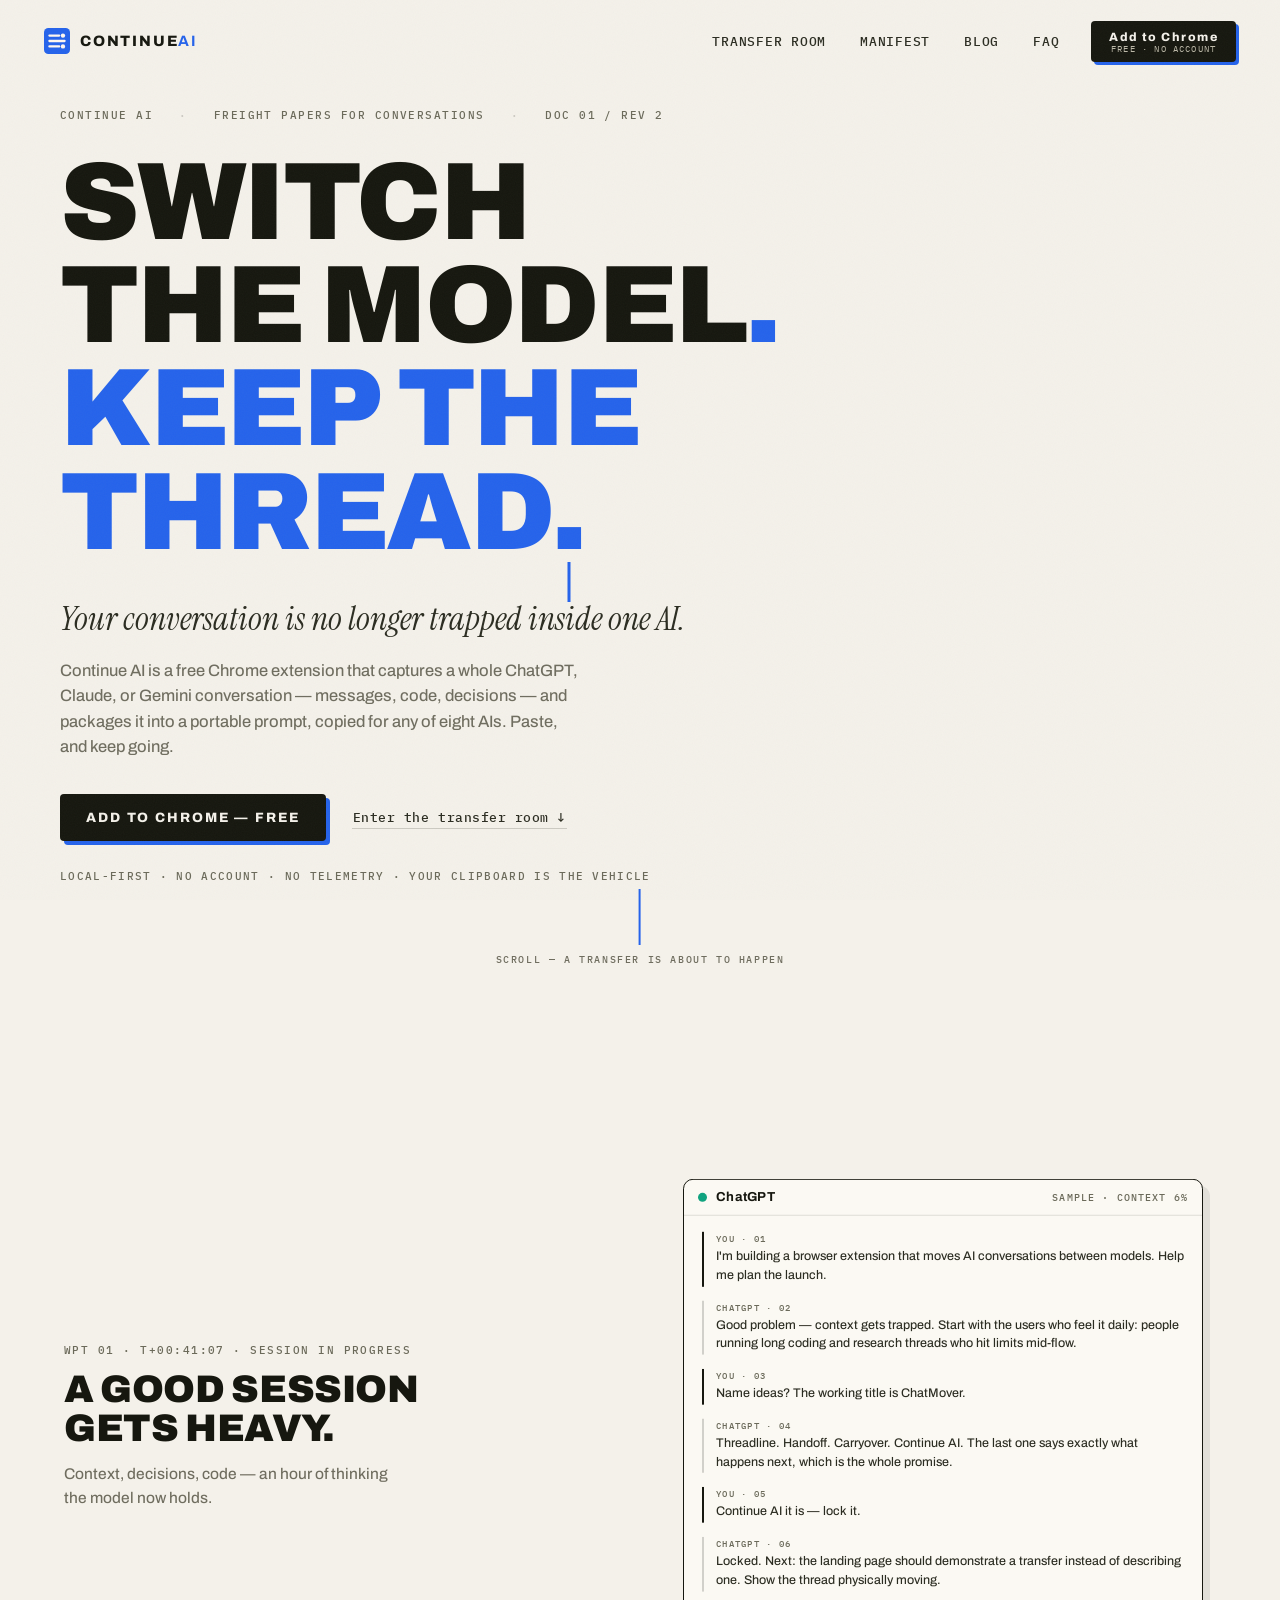
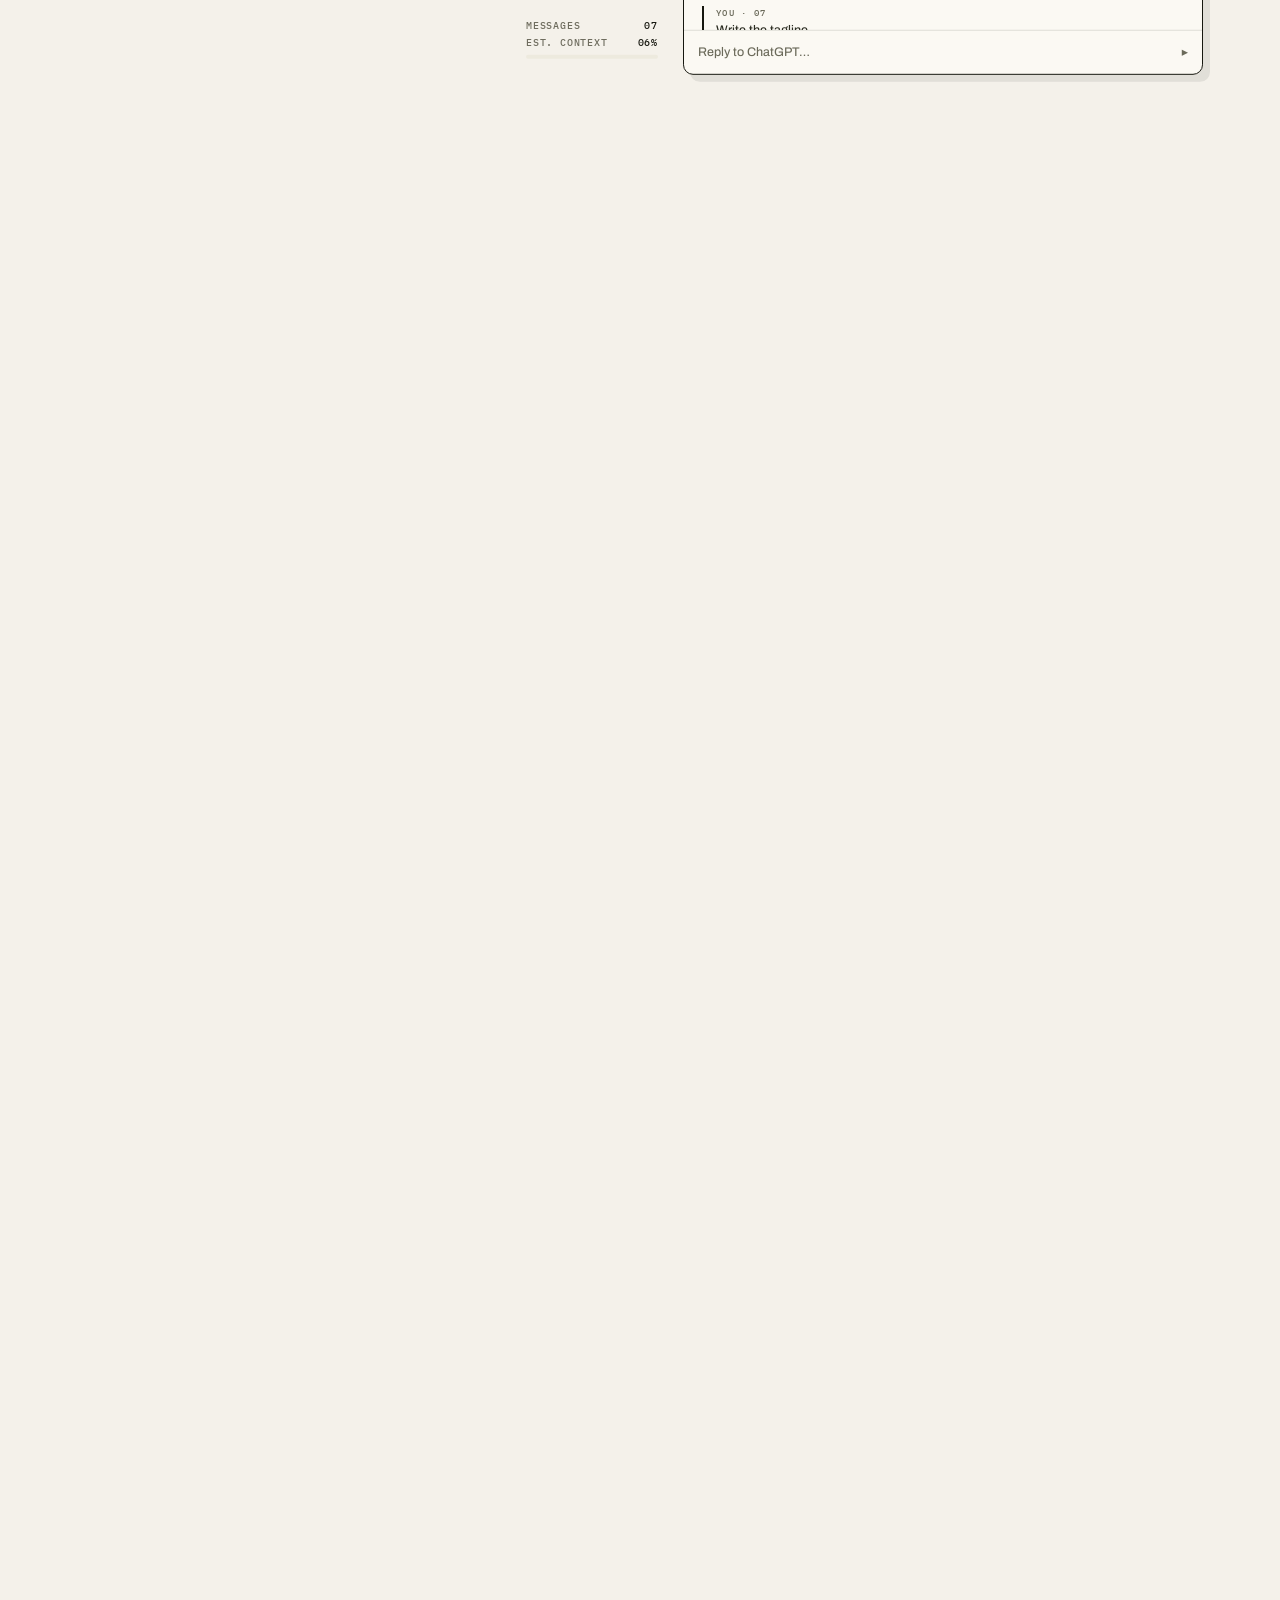
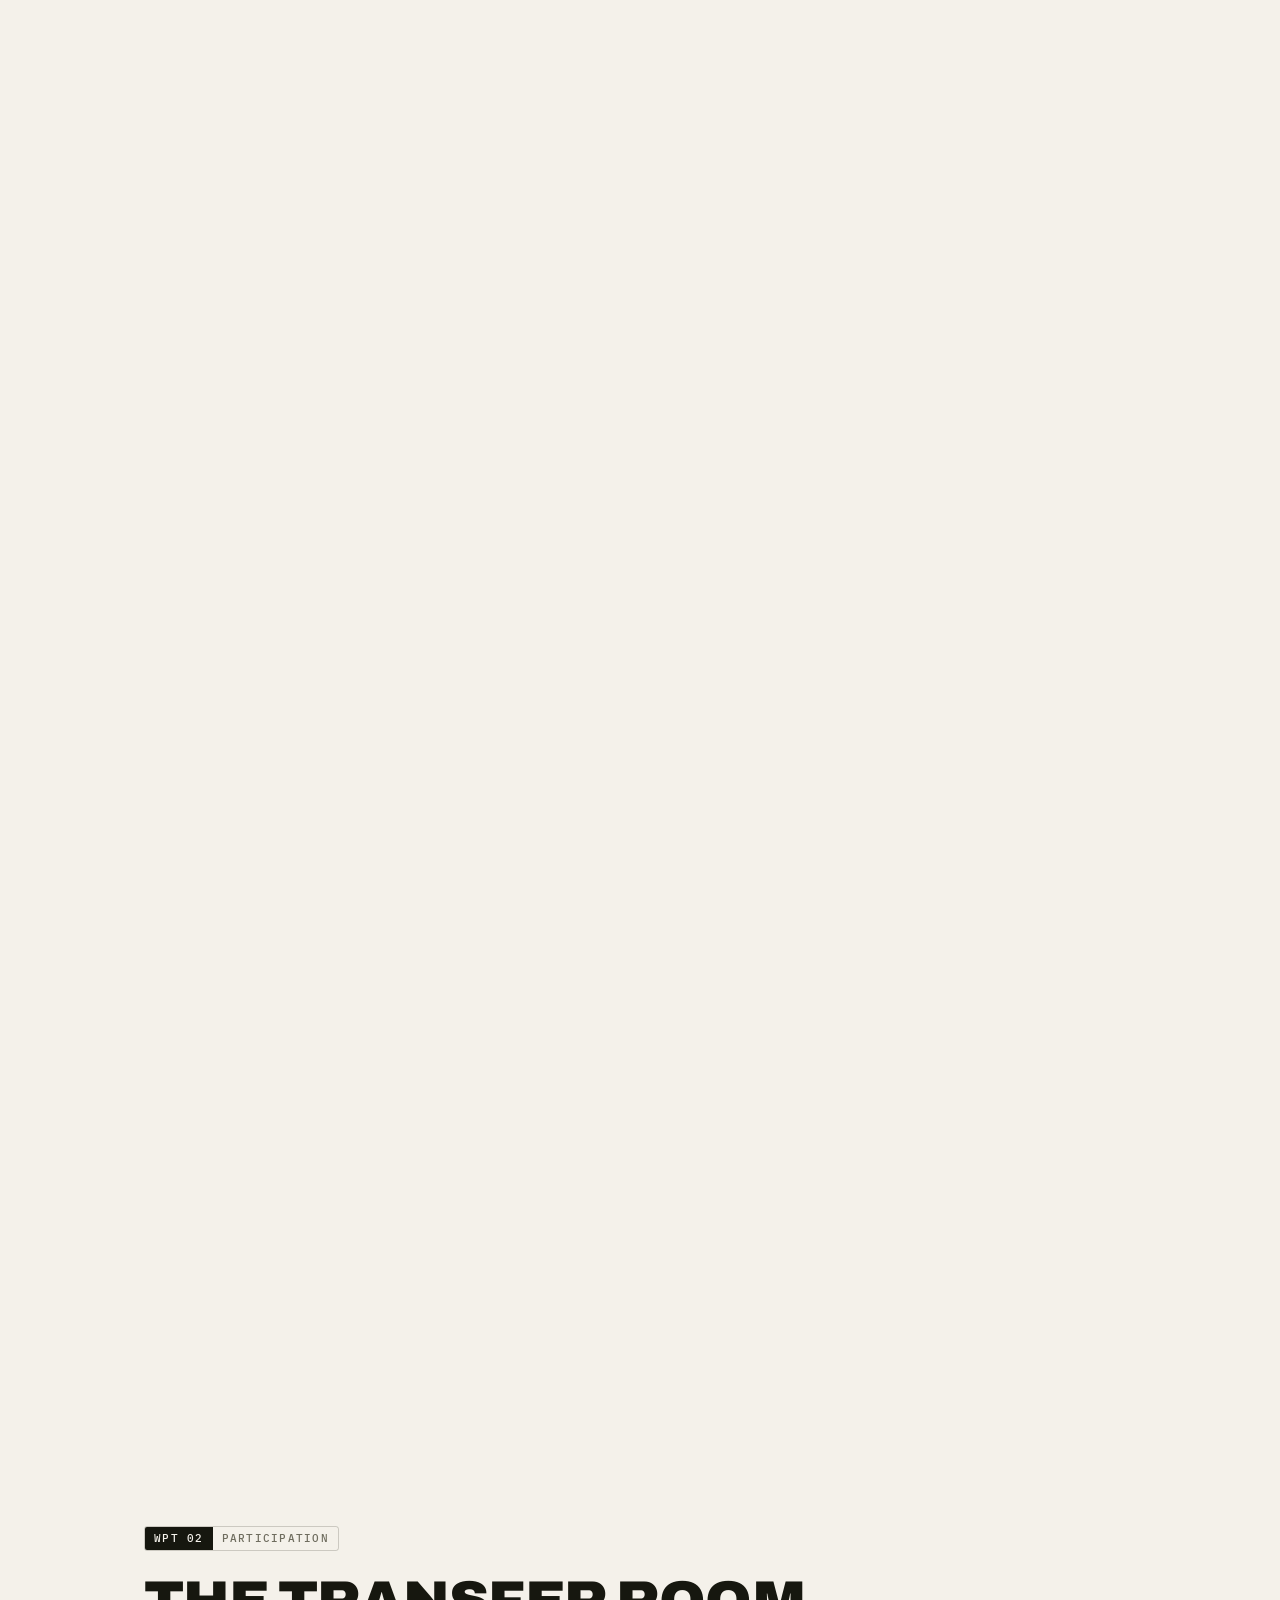
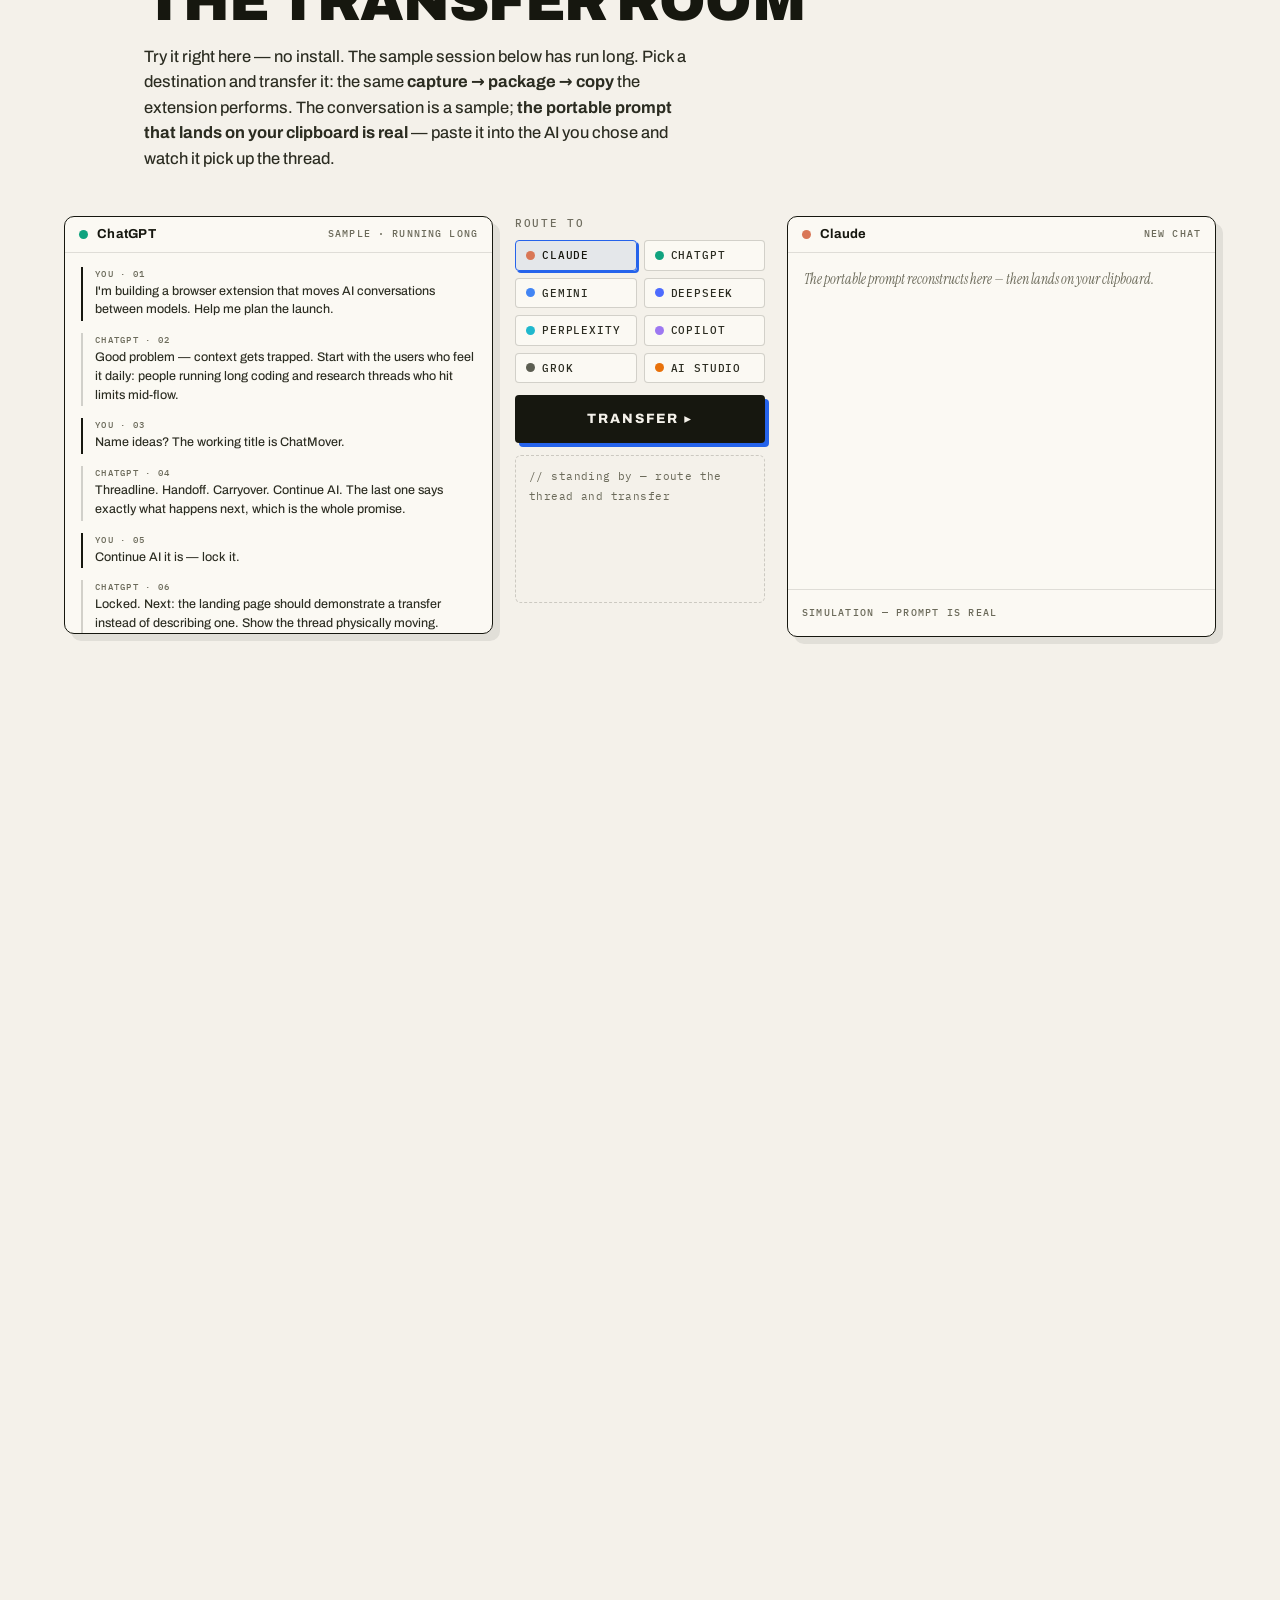
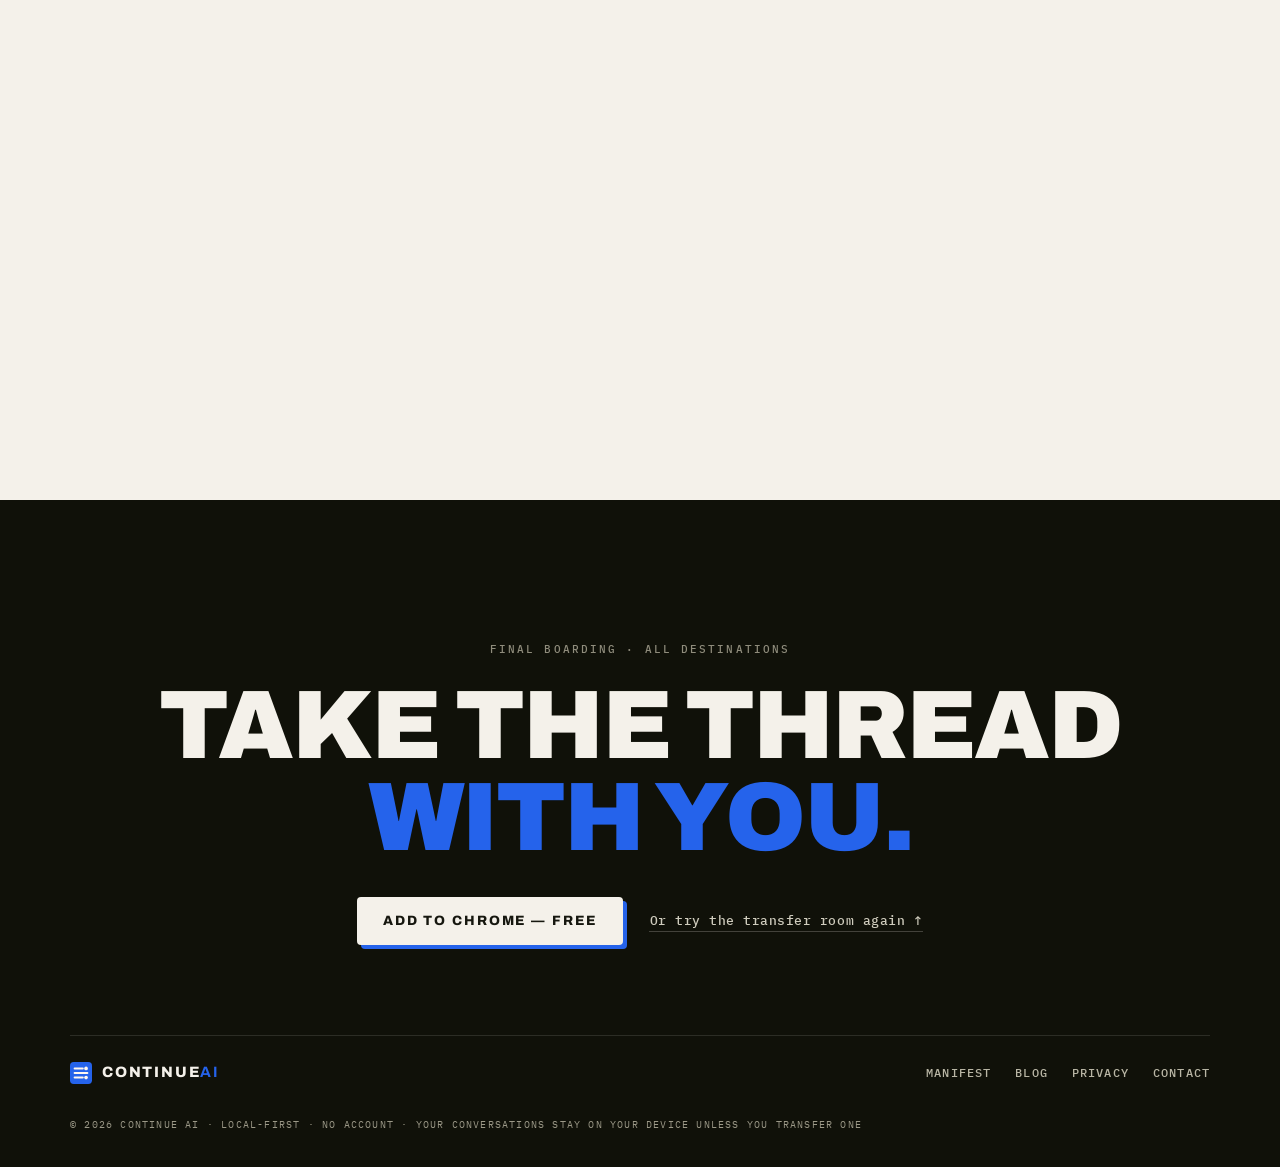
==== commit a4ce50ef: "style(site): retheme to the extension's signal blue The site now wears the extension's own brand col" ====
--- a/index.html
+++ b/index.html
@@ -15,10 +15,10 @@
   <meta property="og:image" content="https://continue-ai-lilac.vercel.app/og/cover.png">
   <meta property="og:image:width" content="1200">
   <meta property="og:image:height" content="630">
-  <meta property="og:image:alt" content="Continue AI — a conversation leaves one AI as an orange context capsule and continues inside another. Switch the model, keep the thread.">
+  <meta property="og:image:alt" content="Continue AI — a conversation leaves one AI as a blue context capsule and continues inside another. Switch the model, keep the thread.">
   <meta name="twitter:card" content="summary_large_image">
   <meta name="twitter:image" content="https://continue-ai-lilac.vercel.app/og/cover.png">
-  <link rel="icon" href="data:image/svg+xml,%3Csvg xmlns='http://www.w3.org/2000/svg' viewBox='0 0 24 24'%3E%3Crect width='24' height='24' rx='4' fill='%23ff4f00'/%3E%3Cpath d='M5 7h9M5 12h14M5 17h9' stroke='%23fff7ef' stroke-width='2.1' stroke-linecap='round'/%3E%3Ccircle cx='17.5' cy='7' r='2' fill='%23fff7ef'/%3E%3Ccircle cx='17.5' cy='17' r='2' fill='%23fff7ef'/%3E%3C/svg%3E">
+  <link rel="icon" href="data:image/svg+xml,%3Csvg xmlns='http://www.w3.org/2000/svg' viewBox='0 0 24 24'%3E%3Crect width='24' height='24' rx='4' fill='%232563eb'/%3E%3Cpath d='M5 7h9M5 12h14M5 17h9' stroke='%23fff7ef' stroke-width='2.1' stroke-linecap='round'/%3E%3Ccircle cx='17.5' cy='7' r='2' fill='%23fff7ef'/%3E%3Ccircle cx='17.5' cy='17' r='2' fill='%23fff7ef'/%3E%3C/svg%3E">
   <link rel="preload" href="fonts/archivo-100-900.woff2" as="font" type="font/woff2" crossorigin>
   <link rel="preload" href="fonts/ibm-plex-mono-400.woff2" as="font" type="font/woff2" crossorigin>
   <link rel="preload" href="fonts/ibm-plex-mono-500.woff2" as="font" type="font/woff2" crossorigin>
@@ -67,7 +67,7 @@
 
   <header class="nav">
     <a class="brand" href="#top" aria-label="Continue AI — back to top">
-      <svg width="26" height="26" viewBox="0 0 24 24" aria-hidden="true"><rect width="24" height="24" rx="4" fill="#ff4f00"/><path d="M5 7h9M5 12h14M5 17h9" stroke="#fff7ef" stroke-width="2.1" stroke-linecap="round"/><circle cx="17.5" cy="7" r="2" fill="#fff7ef"/><circle cx="17.5" cy="17" r="2" fill="#fff7ef"/></svg>
+      <svg width="26" height="26" viewBox="0 0 24 24" aria-hidden="true"><rect width="24" height="24" rx="4" fill="#2563eb"/><path d="M5 7h9M5 12h14M5 17h9" stroke="#fff7ef" stroke-width="2.1" stroke-linecap="round"/><circle cx="17.5" cy="7" r="2" fill="#fff7ef"/><circle cx="17.5" cy="17" r="2" fill="#fff7ef"/></svg>
       <span class="brand-word">CONTINUE<b>AI</b></span>
     </a>
     <nav class="navlinks" aria-label="Site">
@@ -87,8 +87,8 @@
       <h1 id="h-arrival" class="display">
         <span class="dl">SWITCH</span>
         <span class="dl">THE&nbsp;MODEL<em class="punct">.</em></span>
-        <span class="dl orange">KEEP&nbsp;THE</span>
-        <span class="dl orange">THREAD<em class="punct tstart">.</em></span>
+        <span class="dl acc">KEEP&nbsp;THE</span>
+        <span class="dl acc">THREAD<em class="punct tstart">.</em></span>
       </h1>
       <p class="whisper">Your conversation is no longer trapped inside one&nbsp;AI.</p>
       <p class="explain">Continue AI is a free Chrome extension that captures a whole ChatGPT, Claude, or Gemini conversation — messages, code, decisions — and packages it into a portable prompt, copied for any of eight AIs. Paste, and keep going.</p>
@@ -294,7 +294,7 @@
     <section class="manual" aria-labelledby="h-manual">
       <header class="sec-head">
         <p class="wpt" aria-hidden="true"><b>WPT 03</b><span>CONTROL GROUP</span></p>
-        <h2 id="h-manual" class="sec-title">THE OLD WAY IS A RITUAL<em class="orange">.</em></h2>
+        <h2 id="h-manual" class="sec-title">THE OLD WAY IS A RITUAL<em class="acc">.</em></h2>
         <p class="sec-sub">Moving a conversation by hand means reconstructing it from scraps. You already know this dance.</p>
       </header>
       <div class="manual-grid">
@@ -329,7 +329,7 @@
     <section class="cargo" id="features" aria-labelledby="h-cargo">
       <header class="sec-head">
         <p class="wpt" aria-hidden="true"><b>WPT 04</b><span>CARGO MANIFEST</span></p>
-        <h2 id="h-cargo" class="sec-title">WHAT THE FREIGHT COMPANY CARRIES<em class="orange">.</em></h2>
+        <h2 id="h-cargo" class="sec-title">WHAT THE FREIGHT COMPANY CARRIES<em class="acc">.</em></h2>
         <p class="sec-sub">Five capabilities, each one shown doing its job.</p>
       </header>
 
@@ -407,7 +407,7 @@
     <section class="fieldman" id="faq" aria-labelledby="h-faq">
       <header class="sec-head">
         <p class="wpt" aria-hidden="true"><b>WPT 05</b><span>FIELD MANUAL</span></p>
-        <h2 id="h-faq" class="sec-title">QUESTIONS, ANSWERED PLAINLY<em class="orange">.</em></h2>
+        <h2 id="h-faq" class="sec-title">QUESTIONS, ANSWERED PLAINLY<em class="acc">.</em></h2>
       </header>
       <div class="faq">
         <details>
@@ -436,7 +436,7 @@
     <!-- ═══════════ S7 · LAST CALL ═══════════ -->
     <section class="lastcall" aria-labelledby="h-last">
       <p class="lc-mono" aria-hidden="true">FINAL BOARDING · ALL DESTINATIONS</p>
-      <h2 id="h-last" class="display lc-title"><span class="dl">TAKE THE THREAD</span><span class="dl orange">WITH YOU<em class="punct">.</em></span></h2>
+      <h2 id="h-last" class="display lc-title"><span class="dl">TAKE THE THREAD</span><span class="dl acc">WITH YOU<em class="punct">.</em></span></h2>
       <div class="cta-row center">
         <a class="btn-main inv" href="https://chromewebstore.google.com/detail/continue-ai-%E2%80%94-move-your-a/cojmibmimpeakmgllhpolgbjienedfkf" target="_blank" rel="noopener" data-cws>ADD TO CHROME — FREE</a>
         <a class="btn-quiet inv" href="#try">Or try the transfer room again ↑</a>
@@ -447,7 +447,7 @@
   <footer class="footer">
     <div class="foot-grid">
       <a class="brand inv" href="#top">
-        <svg width="22" height="22" viewBox="0 0 24 24" aria-hidden="true"><rect width="24" height="24" rx="4" fill="#ff4f00"/><path d="M5 7h9M5 12h14M5 17h9" stroke="#fff7ef" stroke-width="2.1" stroke-linecap="round"/><circle cx="17.5" cy="7" r="2" fill="#fff7ef"/><circle cx="17.5" cy="17" r="2" fill="#fff7ef"/></svg>
+        <svg width="22" height="22" viewBox="0 0 24 24" aria-hidden="true"><rect width="24" height="24" rx="4" fill="#2563eb"/><path d="M5 7h9M5 12h14M5 17h9" stroke="#fff7ef" stroke-width="2.1" stroke-linecap="round"/><circle cx="17.5" cy="7" r="2" fill="#fff7ef"/><circle cx="17.5" cy="17" r="2" fill="#fff7ef"/></svg>
         <span class="brand-word">CONTINUE<b>AI</b></span>
       </a>
       <nav class="foot-links" aria-label="Footer">
--- a/thread.css
+++ b/thread.css
@@ -1,7 +1,7 @@
 /* ═══════════════════════════════════════════════════════════════════
    CONTINUE AI — "THE THREAD"
-   Paper & ink freight papers for conversations. One accent: international
-   orange — it is always the thread, the capsule, or Continue AI acting.
+   Paper & ink freight papers for conversations. One accent: the extension's
+   signal blue — it is always the thread, the capsule, or Continue AI acting.
    See DESIGN.md for the full creative system.
    ═══════════════════════════════════════════════════════════════════ */
 
@@ -34,9 +34,10 @@
   --faint:   #6b6a5a;
   --line:    rgba(22, 23, 15, .18);
   --hairline:rgba(22, 23, 15, .12);
-  --orange:  #ff4f00;
-  --orange-2:#bd3a00;
-  --focus:   #c43c00;
+  --acc:     #2563eb;   /* the extension's signal blue */
+  --acc-2:   #1d4fd7;   /* small text / hover on paper */
+  --acc-b:   #6b96ff;   /* accent text on the void */
+  --focus:   #1d4fd7;
   --alarm:   #c81e1e;
   --void:    #101109;
   --void-2:  #191a10;
@@ -61,7 +62,7 @@
   line-height: 1.55;
   -webkit-font-smoothing: antialiased;
 }
-::selection { background: var(--orange); color: #fff7ef; }
+::selection { background: var(--acc); color: #fff7ef; }
 a { color: inherit; }
 :focus-visible { outline: 2px solid var(--focus); outline-offset: 3px; border-radius: 2px; }
 
@@ -80,7 +81,7 @@
 
 /* ── progress rail ── */
 .progress-rail { position: fixed; top: 0; left: 0; right: 0; height: 3px; z-index: 80; background: transparent; }
-.progress-rail b { display: block; height: 100%; background: var(--orange); transform-origin: 0 50%; transform: scaleX(0); }
+.progress-rail b { display: block; height: 100%; background: var(--acc); transform-origin: 0 50%; transform: scaleX(0); }
 
 /* ═══ NAV ═══ */
 .nav {
@@ -90,23 +91,23 @@
 }
 .brand { display: inline-flex; align-items: center; gap: 10px; text-decoration: none; }
 .brand-word { font: 800 15px/1 var(--disp); letter-spacing: .12em; }
-.brand-word b { color: var(--orange); }
+.brand-word b { color: var(--acc); }
 .navlinks { display: flex; align-items: center; gap: clamp(14px, 2.4vw, 30px); }
 .navlinks a:not(.cta) {
   font: 500 12.5px/1 var(--mono); letter-spacing: .06em; text-transform: uppercase;
   text-decoration: none; color: var(--ink-2); padding: 6px 2px;
   border-bottom: 1px solid transparent;
 }
-.navlinks a:not(.cta):hover { color: var(--orange-2); border-bottom-color: var(--orange); }
+.navlinks a:not(.cta):hover { color: var(--acc-2); border-bottom-color: var(--acc); }
 .cta {
   display: inline-flex; flex-direction: column; align-items: center; gap: 2px;
   background: var(--ink); color: var(--paper); text-decoration: none;
   font: 800 12px/1 var(--disp); letter-spacing: .12em;
   padding: 10px 18px 8px; border-radius: 4px;
-  box-shadow: 3px 3px 0 var(--orange);
+  box-shadow: 3px 3px 0 var(--acc);
   transition: transform .16s var(--ease), box-shadow .16s var(--ease);
 }
-.cta:hover { transform: translate(-2px, -2px); box-shadow: 5px 5px 0 var(--orange); }
+.cta:hover { transform: translate(-2px, -2px); box-shadow: 5px 5px 0 var(--acc); }
 .cta-sub { font: 400 8.5px/1 var(--mono); letter-spacing: .14em; color: #bdb9a8; }
 
 /* floating mini CTA (post-arrival) */
@@ -114,7 +115,7 @@
   position: fixed; right: 16px; bottom: 16px; z-index: 70;
   background: var(--ink); color: var(--paper); text-decoration: none;
   font: 500 11px/1 var(--mono); letter-spacing: .1em;
-  padding: 11px 15px; border-radius: 4px; box-shadow: 3px 3px 0 var(--orange);
+  padding: 11px 15px; border-radius: 4px; box-shadow: 3px 3px 0 var(--acc);
   opacity: 0; transform: translateY(10px); pointer-events: none;
   transition: opacity .25s var(--ease), transform .25s var(--ease);
 }
@@ -134,27 +135,27 @@
 .sec-title { margin: 0 0 14px; font: 900 clamp(30px, 4.6vw, 56px)/1.02 var(--disp); letter-spacing: -.015em; text-transform: uppercase; }
 .sec-sub { margin: 0; max-width: 62ch; color: var(--ink-2); font-size: 16.5px; }
 .sec-sub b { font-weight: 700; }
-.orange { color: var(--orange); }
+.acc { color: var(--acc); }
 
 .btn-main {
   display: inline-block; background: var(--ink); color: var(--paper);
   text-decoration: none; border: 0; cursor: pointer;
   font: 800 13.5px/1 var(--disp); letter-spacing: .14em;
   padding: 17px 26px; border-radius: 4px;
-  box-shadow: 4px 4px 0 var(--orange);
+  box-shadow: 4px 4px 0 var(--acc);
   transition: transform .16s var(--ease), box-shadow .16s var(--ease), background .16s;
 }
-.btn-main:hover { transform: translate(-2px, -2px); box-shadow: 6px 6px 0 var(--orange); }
-.btn-main:active { transform: translate(1px, 1px); box-shadow: 2px 2px 0 var(--orange); }
+.btn-main:hover { transform: translate(-2px, -2px); box-shadow: 6px 6px 0 var(--acc); }
+.btn-main:active { transform: translate(1px, 1px); box-shadow: 2px 2px 0 var(--acc); }
 .btn-main.inv { background: var(--paper); color: var(--ink); }
 .btn-quiet {
   font: 500 13px/1 var(--mono); letter-spacing: .04em; color: var(--ink-2);
   text-decoration: none; border-bottom: 1px solid var(--line); padding: 4px 1px;
   transition: color .15s, border-color .15s;
 }
-.btn-quiet:hover { color: var(--orange-2); border-bottom-color: var(--orange); }
+.btn-quiet:hover { color: var(--acc-2); border-bottom-color: var(--acc); }
 .btn-quiet.inv { color: #cfccbd; border-bottom-color: var(--pline); }
-.btn-quiet.inv:hover { color: var(--paper); border-bottom-color: var(--orange); }
+.btn-quiet.inv:hover { color: var(--paper); border-bottom-color: var(--acc-b); }
 .cta-row { display: flex; align-items: center; gap: 26px; flex-wrap: wrap; margin: 34px 0 0; }
 .cta-row.center { justify-content: center; }
 
@@ -172,12 +173,12 @@
 .doc-line span + span::before { content: "·"; margin-right: 26px; color: var(--line); }
 .display { margin: 0; font: 900 clamp(46px, 8.6vw, 122px)/0.94 var(--disp); letter-spacing: -.022em; text-transform: uppercase; }
 .display .dl { display: block; }
-.display .orange { color: var(--orange); }
-.punct { position: relative; font-style: normal; color: var(--orange); }
+.display .acc { color: var(--acc); }
+.punct { position: relative; font-style: normal; color: var(--acc); }
 .tstart::after {
   content: ""; position: absolute; left: 50%; top: 92%;
   width: 3px; height: clamp(20px, 3.2vw, 40px);
-  background: var(--orange); transform: translateX(-50%);
+  background: var(--acc); transform: translateX(-50%);
 }
 .whisper {
   margin: 34px 0 0; font: italic 400 clamp(22px, 2.7vw, 33px)/1.25 var(--serif);
@@ -189,7 +190,7 @@
   position: absolute; left: 50%; bottom: 0; transform: translateX(-50%);
   display: flex; flex-direction: column; align-items: center; gap: 10px;
 }
-.cue-line { width: 2px; height: 56px; background: var(--orange); position: relative; overflow: hidden; }
+.cue-line { width: 2px; height: 56px; background: var(--acc); position: relative; overflow: hidden; }
 .cue-line::after {
   content: ""; position: absolute; left: 0; top: -40%; width: 100%; height: 40%;
   background: var(--paper); animation: cue-run 1.6s var(--ease) infinite;
@@ -211,28 +212,28 @@
 }
 .frame figcaption { font-size: 14.5px; color: var(--ink-2); }
 .frame figcaption strong { display: block; font: 800 17px/1.2 var(--disp); text-transform: uppercase; letter-spacing: .02em; margin: 4px 0 6px; }
-.fnum { font: 500 10.5px/1 var(--mono); color: var(--orange-2); letter-spacing: .14em; }
+.fnum { font: 500 10.5px/1 var(--mono); color: var(--acc-2); letter-spacing: .14em; }
 .f-art { position: relative; border: 1px dashed var(--line); border-radius: 6px; min-height: 120px; padding: 14px; overflow: hidden; }
 .f-chat i { display: block; height: 8px; margin: 8px 0; background: var(--line); border-radius: 2px; }
 .f-cap i { display: block; height: 8px; margin: 19px 0 8px; background: var(--line); border-radius: 2px; }
 .f-chat i:nth-child(2n) { width: 62%; } .f-chat i:nth-child(2n+1) { width: 84%; margin-left: auto; }
 .f-meter { position: absolute; left: 14px; right: 14px; bottom: 10px; height: 4px; background: var(--paper-2); border-radius: 2px; }
-.f-meter b { display: block; height: 100%; background: var(--orange); border-radius: 2px; }
+.f-meter b { display: block; height: 100%; background: var(--acc); border-radius: 2px; }
 .f-wall i { display: block; height: 8px; margin: 8px 0; width: 70%; background: var(--line); border-radius: 2px; }
 .f-stamp, .f-go {
   position: absolute; right: 12px; bottom: 12px; transform: rotate(-7deg);
   font: 900 15px/1.1 var(--disp); letter-spacing: .06em; padding: 6px 10px;
   border: 2.5px solid var(--alarm); color: var(--alarm); border-radius: 4px;
 }
-.f-go { border-color: var(--orange); color: var(--orange-2); }
-.f-cap i { position: relative; outline: 1px solid var(--orange); outline-offset: 2px; }
+.f-go { border-color: var(--acc); color: var(--acc-2); }
+.f-cap i { position: relative; outline: 1px solid var(--acc); outline-offset: 2px; }
 .f-cap i::after {
   content: attr(data-t); position: absolute; right: -2px; top: -14px;
-  font: 500 8.5px/1 var(--mono); letter-spacing: .1em; color: var(--orange-2);
+  font: 500 8.5px/1 var(--mono); letter-spacing: .1em; color: var(--acc-2);
 }
 .f-pack { display: flex; align-items: center; justify-content: center; }
 .f-capsule {
-  background: var(--orange); color: #fff7ef; font: 500 11px/1 var(--mono);
+  background: var(--acc); color: #fff7ef; font: 500 11px/1 var(--mono);
   letter-spacing: .1em; padding: 12px 18px; border-radius: 999px;
 }
 .frame.dark { background: var(--void); border-color: var(--pline); }
@@ -240,8 +241,8 @@
 .frame.dark figcaption strong { color: var(--paper); }
 .f-cross { display: flex; align-items: center; gap: 10px; border-color: var(--pline); }
 .f-cross b { font: 500 11px/1 var(--mono); color: #b9b6a5; letter-spacing: .08em; white-space: nowrap; }
-.f-cross b.on { color: var(--orange); }
-.f-route { flex: 1; height: 0; border-top: 2px dashed var(--orange); }
+.f-cross b.on { color: var(--acc-b); }
+.f-route { flex: 1; height: 0; border-top: 2px dashed var(--acc-b); }
 
 /* ═══ S2 · JOURNEY — the film ═══ */
 .film { display: none; }
@@ -276,7 +277,7 @@
 .beat[data-dark] .b-sub { color: #b9b6a5; }
 .b-none { list-style: none; margin: 18px 0 0; padding: 0; }
 .b-none li { font: 500 12px/2.1 var(--mono); letter-spacing: .1em; color: var(--paper); }
-.b-none li::before { content: "✕ "; color: var(--orange); }
+.b-none li::before { content: "✕ "; color: var(--acc-b); }
 
 /* chambers */
 .chamber {
@@ -310,21 +311,21 @@
 .msg.code .m-tx { font: 400 11px/1.6 var(--mono); background: rgba(22, 23, 15, .06); padding: 8px 10px; border-radius: 4px; white-space: pre-wrap; }
 .msg .m-tag {
   position: absolute; right: 0; top: -4px; opacity: 0; transform: translateX(6px);
-  font: 500 8.5px/1 var(--mono); letter-spacing: .1em; color: var(--orange-2);
-  border: 1px solid var(--orange); border-radius: 3px; padding: 3px 5px; background: var(--card);
-}
-.msg.tagged { border-left-color: var(--orange); }
+  font: 500 8.5px/1 var(--mono); letter-spacing: .1em; color: var(--acc-2);
+  border: 1px solid var(--acc); border-radius: 3px; padding: 3px 5px; background: var(--card);
+}
+.msg.tagged { border-left-color: var(--acc); }
 .msg.tagged .m-tag { opacity: 1; transform: none; transition: opacity .18s var(--ease), transform .18s var(--ease); }
 .msg.tagged .m-tx { color: var(--ink); }
 
 .needle {
   position: absolute; left: 0; right: 0; top: 0; z-index: 3; opacity: 0; will-change: transform;
-  border-top: 2px solid var(--orange);
+  border-top: 2px solid var(--acc);
 }
 .needle span {
   position: absolute; right: 8px; top: -9px;
   font: 500 9px/1 var(--mono); letter-spacing: .16em; color: #fff7ef;
-  background: var(--orange); padding: 4px 7px; border-radius: 3px;
+  background: var(--acc); padding: 4px 7px; border-radius: 3px;
 }
 .ch-compose {
   display: flex; align-items: center; gap: 10px;
@@ -334,7 +335,7 @@
 .ch-compose .ch-send { margin-left: auto; color: var(--faint); font-style: normal; }
 .chamber.walled .ch-compose { color: var(--alarm); background: rgba(200, 30, 30, .05); }
 .ch-compose.live { color: var(--ink); font-size: 13px; }
-.ch-caret { width: 8px; height: 16px; background: var(--orange); animation: caret 1.05s steps(1) infinite; }
+.ch-caret { width: 8px; height: 16px; background: var(--acc); animation: caret 1.05s steps(1) infinite; }
 @keyframes caret { 50% { opacity: 0; } }
 
 /* side telemetry */
@@ -344,7 +345,7 @@
 .ch-side p { display: flex; justify-content: space-between; margin: 0 0 7px; font: 500 10px/1 var(--mono); letter-spacing: .08em; color: var(--mut); }
 .ch-side .v { color: var(--ink); }
 .ch-side .meter { display: block; height: 4px; background: var(--paper-2); border-radius: 2px; overflow: hidden; }
-.ch-side .meter b { display: block; height: 100%; width: 0; background: var(--orange); transform-origin: 0 50%; }
+.ch-side .meter b { display: block; height: 100%; width: 0; background: var(--acc); transform-origin: 0 50%; }
 .chamber.walled .ch-side .meter b { background: var(--alarm); }
 .chamber.walled .ch-side .v { color: var(--alarm); }
 .chamber.walled .ch-meta { color: var(--alarm); }
@@ -359,17 +360,17 @@
 }
 .stamp.on { opacity: 1; transform: rotate(-8deg) scale(1); transition: transform .22s cubic-bezier(.2, 1.4, .4, 1), opacity .1s; }
 .stamp-limit { top: 34%; left: 50%; margin-left: -110px; }
-.stamp-go { border-color: var(--orange); color: var(--orange-2); top: 30%; right: 22px; transform: rotate(6deg) scale(1.5); }
+.stamp-go { border-color: var(--acc); color: var(--acc-2); top: 30%; right: 22px; transform: rotate(6deg) scale(1.5); }
 .stamp-go.on { transform: rotate(6deg) scale(1); }
 
 /* extension pill */
 .ext-pill {
   position: absolute; right: 12px; bottom: 54px; z-index: 6;
   display: inline-flex; align-items: center; gap: 7px;
-  background: var(--orange); color: #fff7ef;
+  background: var(--acc); color: #fff7ef;
   font: 800 10px/1 var(--disp); letter-spacing: .14em;
   padding: 9px 12px; border-radius: 999px;
-  box-shadow: 0 4px 14px rgba(255, 79, 0, .4);
+  box-shadow: 0 4px 14px rgba(37, 99, 235, .4);
   opacity: 0; transform: translateY(8px) scale(.9);
 }
 .ext-pill i { width: 6px; height: 6px; border-radius: 50%; background: #fff7ef; }
@@ -385,19 +386,19 @@
   font-family: var(--mono);
 }
 .manifest-cap.on { opacity: 1; transform: none; transition: all .3s var(--ease); }
-.mc-h { margin: 0 0 9px; font: 500 10px/1 var(--mono); letter-spacing: .14em; color: var(--orange-2); }
+.mc-h { margin: 0 0 9px; font: 500 10px/1 var(--mono); letter-spacing: .14em; color: var(--acc-2); }
 .mc-h span { color: var(--faint); }
 .manifest-cap p:not(.mc-h) { display: flex; align-items: baseline; gap: 6px; margin: 5px 0 0; font-size: 11px; letter-spacing: .06em; color: var(--mut); }
 .manifest-cap .dots { flex: 1; border-bottom: 1px dotted var(--line); }
 .manifest-cap .v { color: var(--ink); }
-.mc-int .v { color: var(--orange-2); font-weight: 500; }
+.mc-int .v { color: var(--acc-2); font-weight: 500; }
 
 /* capsule */
 .capsule { position: absolute; z-index: 7; left: 50%; top: 50%; opacity: 0; }
 .cap-body {
   display: inline-flex; align-items: stretch; overflow: hidden;
-  background: var(--orange); color: #fff7ef; border-radius: 999px;
-  box-shadow: 0 10px 40px rgba(255, 79, 0, .35);
+  background: var(--acc); color: #fff7ef; border-radius: 999px;
+  box-shadow: 0 10px 40px rgba(37, 99, 235, .35);
 }
 .cap-label { padding: 13px 16px; font: 500 12px/1 var(--mono); letter-spacing: .16em; }
 .cap-chev { width: 26px; background: repeating-linear-gradient(-45deg, rgba(22,23,15,.55) 0 7px, transparent 7px 14px); }
@@ -430,8 +431,8 @@
 .board li i { width: 7px; height: 7px; border-radius: 50%; background: #4a4b40; flex: none; }
 .board li span { margin-left: auto; font-size: 9.5px; letter-spacing: .14em; }
 .board li.on { color: var(--paper); }
-.board li.on i { background: var(--orange); box-shadow: 0 0 10px rgba(255, 79, 0, .8); }
-.board li.on span { color: var(--orange); }
+.board li.on i { background: var(--acc); box-shadow: 0 0 10px rgba(37, 99, 235, .8); }
+.board li.on span { color: var(--acc-b); }
 .board li.dim { opacity: .45; }
 
 /* chamber B initial */
@@ -460,7 +461,7 @@
 }
 .rm-thread { position: relative; height: 380px; overflow: auto; padding: 14px 16px; overscroll-behavior: contain; }
 .rm-thread .msg { margin-bottom: 12px; }
-.rm-thread .msg.cap { border-left-color: var(--orange); background: rgba(255, 79, 0, .05); }
+.rm-thread .msg.cap { border-left-color: var(--acc); background: rgba(37, 99, 235, .05); }
 .room-mid { display: flex; flex-direction: column; gap: 12px; }
 .rm-h { margin: 2px 0 0; font: 500 10.5px/1 var(--mono); letter-spacing: .16em; color: var(--mut); }
 .dest-board { display: grid; grid-template-columns: 1fr 1fr; gap: 7px; }
@@ -472,7 +473,7 @@
   transition: border-color .14s, background .14s, transform .14s var(--ease);
 }
 .dest-board button:hover { border-color: var(--ink); transform: translateY(-1px); }
-.dest-board button.on { border-color: var(--orange); background: rgba(255, 79, 0, .07); color: var(--ink); box-shadow: 2px 2px 0 var(--orange); }
+.dest-board button.on { border-color: var(--acc); background: rgba(37, 99, 235, .07); color: var(--ink); box-shadow: 2px 2px 0 var(--acc); }
 .rm-go { width: 100%; text-align: center; }
 .rm-go[aria-disabled="true"] { opacity: .55; cursor: wait; transform: none; }
 .rm-log {
@@ -481,7 +482,7 @@
 }
 .rm-log .idle { color: var(--faint); margin: 0; }
 .rm-log p { margin: 0; }
-.rm-log p b { color: var(--orange-2); font-weight: 500; }
+.rm-log p b { color: var(--acc-2); font-weight: 500; }
 .rm-out {
   height: 336px; overflow: auto; padding: 14px 16px;
   font: 400 11px/1.75 var(--mono); color: var(--ink-2); white-space: pre-wrap; overscroll-behavior: contain;
@@ -493,8 +494,8 @@
   font: 500 9.5px/1 var(--mono); letter-spacing: .13em; color: var(--faint);
 }
 .stamp-mini {
-  font: 900 12px/1 var(--disp); letter-spacing: .1em; color: var(--orange-2);
-  border: 2px solid var(--orange); border-radius: 4px; padding: 5px 8px;
+  font: 900 12px/1 var(--disp); letter-spacing: .1em; color: var(--acc-2);
+  border: 2px solid var(--acc); border-radius: 4px; padding: 5px 8px;
   transform: rotate(-4deg) scale(1.4); opacity: 0;
 }
 .stamp-mini.on { opacity: 1; transform: rotate(-4deg) scale(1); transition: transform .2s cubic-bezier(.2, 1.4, .4, 1), opacity .1s; }
@@ -524,15 +525,15 @@
   font: 500 9.5px/1 var(--mono); letter-spacing: .14em; color: var(--faint);
 }
 .order { position: relative; display: flex; flex-direction: column; justify-content: center; padding-left: 46px; }
-.order-line { position: absolute; left: 14px; top: 4%; bottom: 8%; width: 3px; background: var(--orange); }
+.order-line { position: absolute; left: 14px; top: 4%; bottom: 8%; width: 3px; background: var(--acc); }
 .order-line::before, .order-line::after {
   content: ""; position: absolute; left: 50%; width: 11px; height: 11px;
-  background: var(--orange); border-radius: 50%; transform: translateX(-50%);
+  background: var(--acc); border-radius: 50%; transform: translateX(-50%);
 }
 .order-line::before { top: -5px; } .order-line::after { bottom: -5px; }
 .order-steps { list-style: none; margin: 0; padding: 0; display: flex; flex-direction: column; gap: 34px; }
 .order-steps li { font: 800 21px/1.1 var(--disp); letter-spacing: .04em; }
-.order-steps b { display: block; font: 500 10px/1 var(--mono); letter-spacing: .16em; color: var(--orange-2); margin: 0 0 6px; }
+.order-steps b { display: block; font: 500 10px/1 var(--mono); letter-spacing: .16em; color: var(--acc-2); margin: 0 0 6px; }
 .order-steps span { display: block; font: 400 13.5px/1.5 var(--disp); color: var(--mut); letter-spacing: 0; margin-top: 4px; }
 .order-cap { position: absolute; left: 46px; bottom: -14px; }
 
@@ -547,12 +548,12 @@
 .crow:last-child { border-bottom: 1px solid var(--line); }
 .crow::before {
   content: ""; position: absolute; left: 0; top: -1px; height: 1px; width: 100%;
-  background: var(--orange); transform: scaleX(0); transform-origin: 0 50%;
+  background: var(--acc); transform: scaleX(0); transform-origin: 0 50%;
   transition: transform .7s var(--ease);
 }
 .crow.seen::before { transform: scaleX(1); }
 .c-idx { font: 900 30px/1 var(--disp); color: var(--ink); }
-.c-idx::after { content: "/"; color: var(--orange); }
+.c-idx::after { content: "/"; color: var(--acc); }
 .c-copy h3 { margin: 0 0 8px; font: 800 21px/1.15 var(--disp); text-transform: uppercase; letter-spacing: .01em; }
 .c-copy p { margin: 0; color: var(--mut); font-size: 15px; max-width: 52ch; }
 .c-copy b { color: var(--ink-2); }
@@ -569,12 +570,12 @@
 }
 .dv-col::after {
   content: ""; position: absolute; left: -12px; top: 0; bottom: 0; width: 3px;
-  background: var(--orange);
+  background: var(--acc);
 }
 .dv-view { font: 500 9px/1.6 var(--mono); letter-spacing: .1em; color: var(--mut); }
 .dv-all {
   position: absolute; left: -12px; bottom: -18px;
-  font: 500 9px/1 var(--mono); letter-spacing: .1em; color: var(--orange-2); white-space: nowrap;
+  font: 500 9px/1 var(--mono); letter-spacing: .1em; color: var(--acc-2); white-space: nowrap;
 }
 
 /* 02 routes */
@@ -585,7 +586,7 @@
   border: 1px solid var(--line); border-radius: 3px; padding: 4px 6px; background: var(--card);
 }
 .dr-out span { font-size: 8px; padding: 3px 5px; }
-.dr-fan { width: 90px; height: 150px; color: var(--orange); flex: none; }
+.dr-fan { width: 90px; height: 150px; color: var(--acc); flex: none; }
 
 /* 03 export stubs */
 .demo-export { display: flex; align-items: center; justify-content: center; min-height: 120px; }
@@ -603,7 +604,7 @@
 .crow:hover .stub, .crow:focus-within .stub {
   transform: translate(-50%, -50%) rotate(calc((var(--i) - 2) * 9deg)) translateX(calc((var(--i) - 2) * 34px)) translateY(calc((var(--i) - 2) * (var(--i) - 2) * 3px));
 }
-.stub:nth-child(4), .stub:nth-child(5) { border-color: var(--orange); color: var(--orange-2); }
+.stub:nth-child(4), .stub:nth-child(5) { border-color: var(--acc); color: var(--acc-2); }
 
 /* 04 local-first */
 .demo-local { display: flex; align-items: center; gap: 8px; justify-content: center; padding-top: 26px; }
@@ -611,7 +612,7 @@
   font: 500 9.5px/1.5 var(--mono); letter-spacing: .1em; color: var(--ink);
   border: 1.5px solid var(--ink); border-radius: 5px; padding: 9px 11px; text-align: center; background: var(--card);
 }
-.dl-hop { font: 500 9.5px/1 var(--mono); letter-spacing: .1em; color: var(--orange-2); white-space: nowrap; }
+.dl-hop { font: 500 9.5px/1 var(--mono); letter-spacing: .1em; color: var(--acc-2); white-space: nowrap; }
 .dl-cloud {
   position: absolute; top: -8px; left: 50%; transform: translateX(-50%) rotate(-2deg);
   font: 500 9px/1.4 var(--mono); letter-spacing: .12em; color: var(--faint);
@@ -621,7 +622,7 @@
 
 /* 05 long haul */
 .demo-long { display: flex; flex-direction: column; gap: 8px; align-items: flex-start; }
-.demo-long svg { width: 100%; height: 64px; color: var(--orange); }
+.demo-long svg { width: 100%; height: 64px; color: var(--acc); }
 .demo-long span { font: 500 9.5px/1 var(--mono); letter-spacing: .12em; color: var(--mut); }
 
 /* ═══ S6 · FIELD MANUAL ═══ */
@@ -635,11 +636,11 @@
   font: 700 17px/1.3 var(--disp);
 }
 .faq summary::-webkit-details-marker { display: none; }
-.q-idx { font: 500 11px/1 var(--mono); letter-spacing: .1em; color: var(--orange-2); flex: none; }
+.q-idx { font: 500 11px/1 var(--mono); letter-spacing: .1em; color: var(--acc-2); flex: none; }
 .q-mark { margin-left: auto; font: 400 20px/1 var(--mono); color: var(--mut); transition: transform .25s var(--ease); }
-details[open] .q-mark { transform: rotate(45deg); color: var(--orange-2); }
+details[open] .q-mark { transform: rotate(45deg); color: var(--acc-2); }
 .faq details p { margin: 0; padding: 0 2px 22px 43px; color: var(--mut); font-size: 15px; max-width: 62ch; }
-.faq summary:hover { color: var(--orange-2); }
+.faq summary:hover { color: var(--acc-2); }
 
 /* ═══ S7 · LAST CALL + FOOTER ═══ */
 .lastcall {
@@ -657,7 +658,7 @@
 .brand.inv .brand-word { color: var(--paper); }
 .foot-links { display: flex; gap: 24px; flex-wrap: wrap; }
 .foot-links a { font: 500 11.5px/1 var(--mono); letter-spacing: .1em; text-transform: uppercase; text-decoration: none; color: #b9b6a5; }
-.foot-links a:hover { color: var(--orange); }
+.foot-links a:hover { color: var(--acc-b); }
 .foot-line { max-width: 1140px; margin: 6px auto 0; font: 400 10px/1.7 var(--mono); letter-spacing: .12em; color: #9b9887; }
 
 /* ═══ RESPONSIVE ═══ */
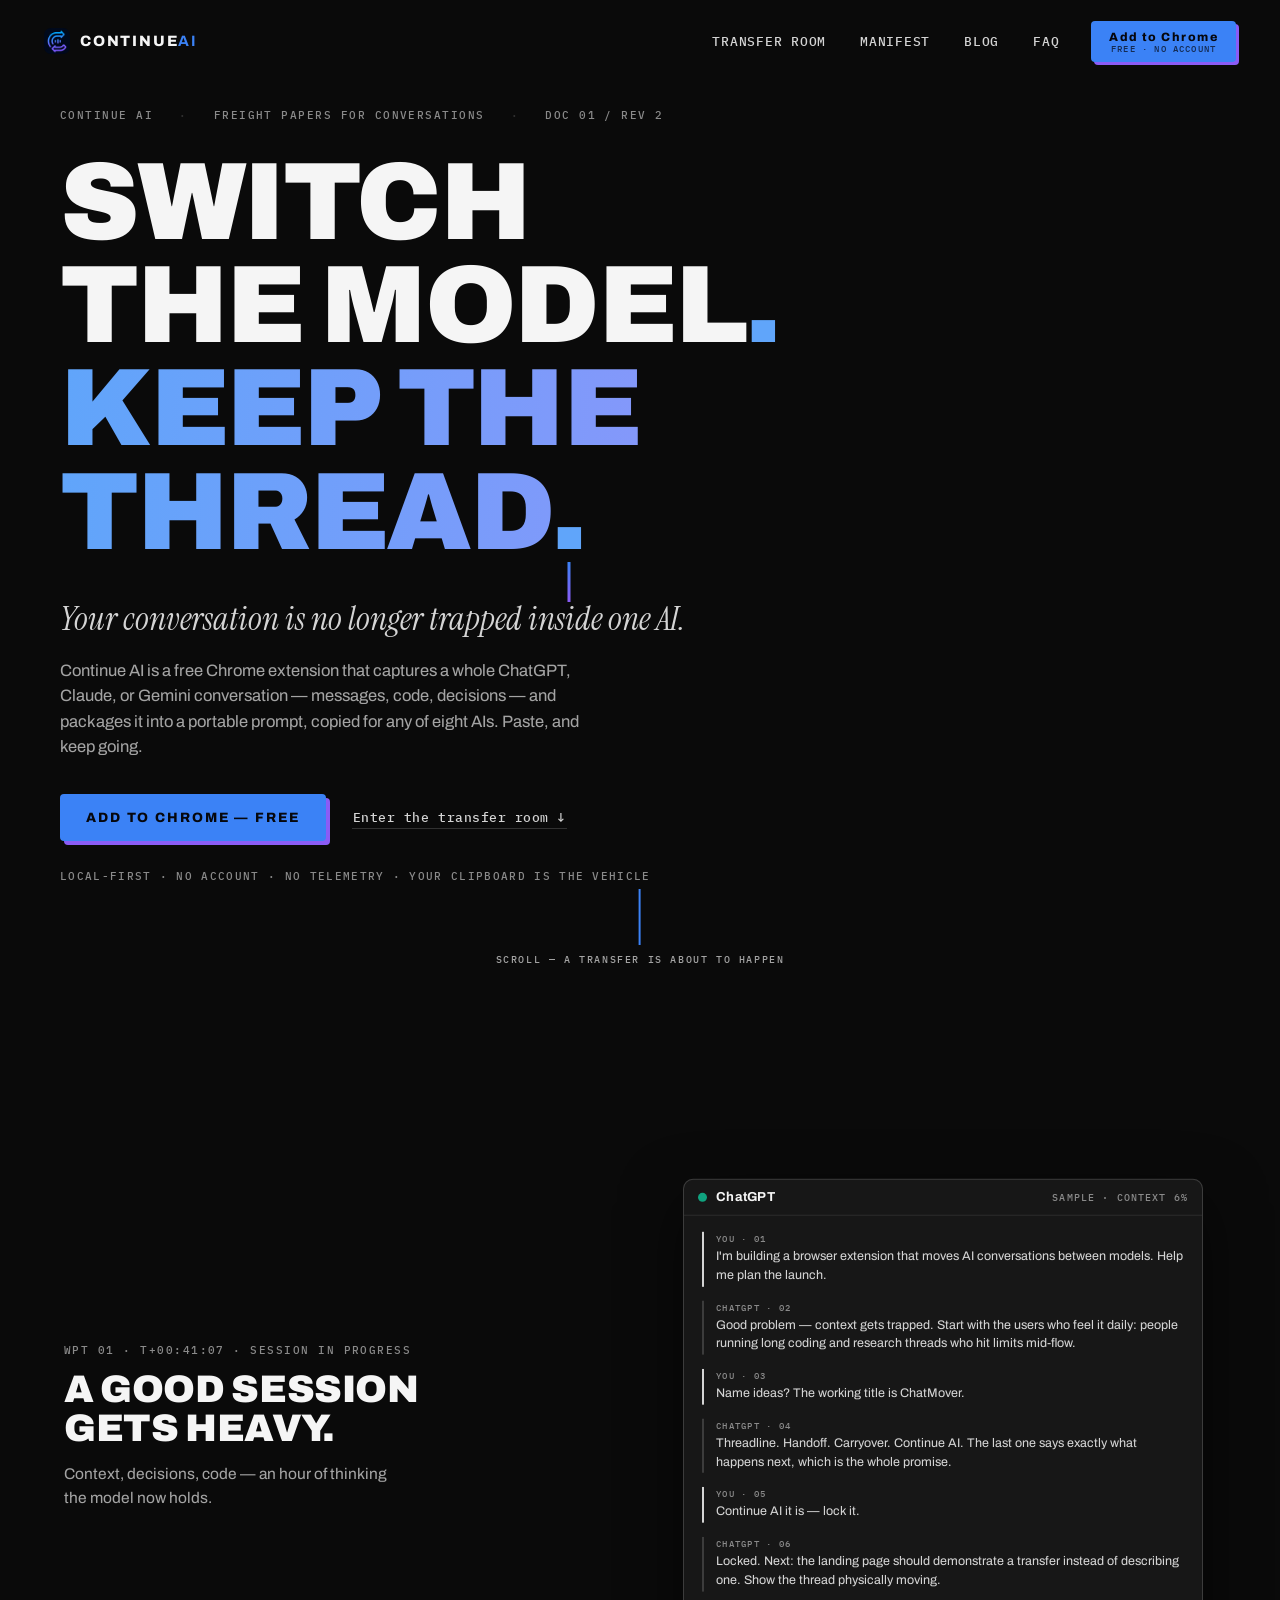
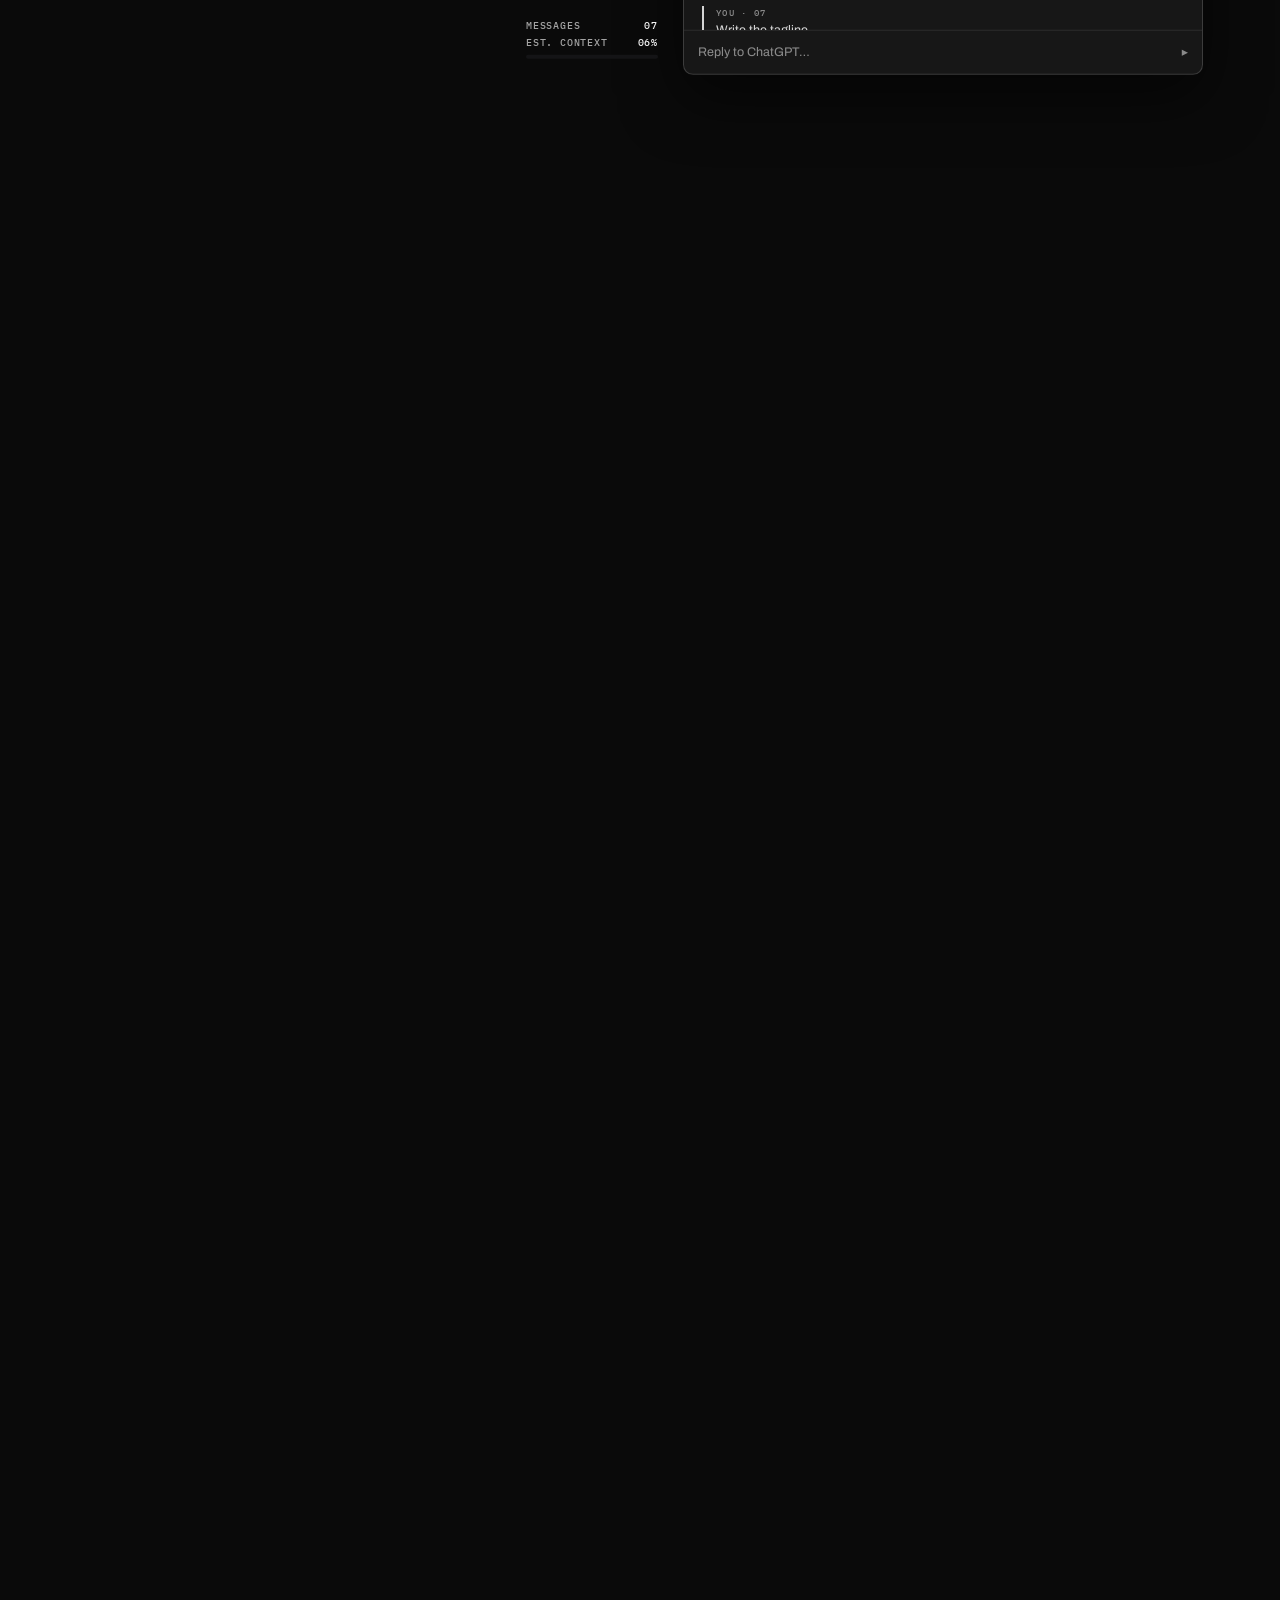
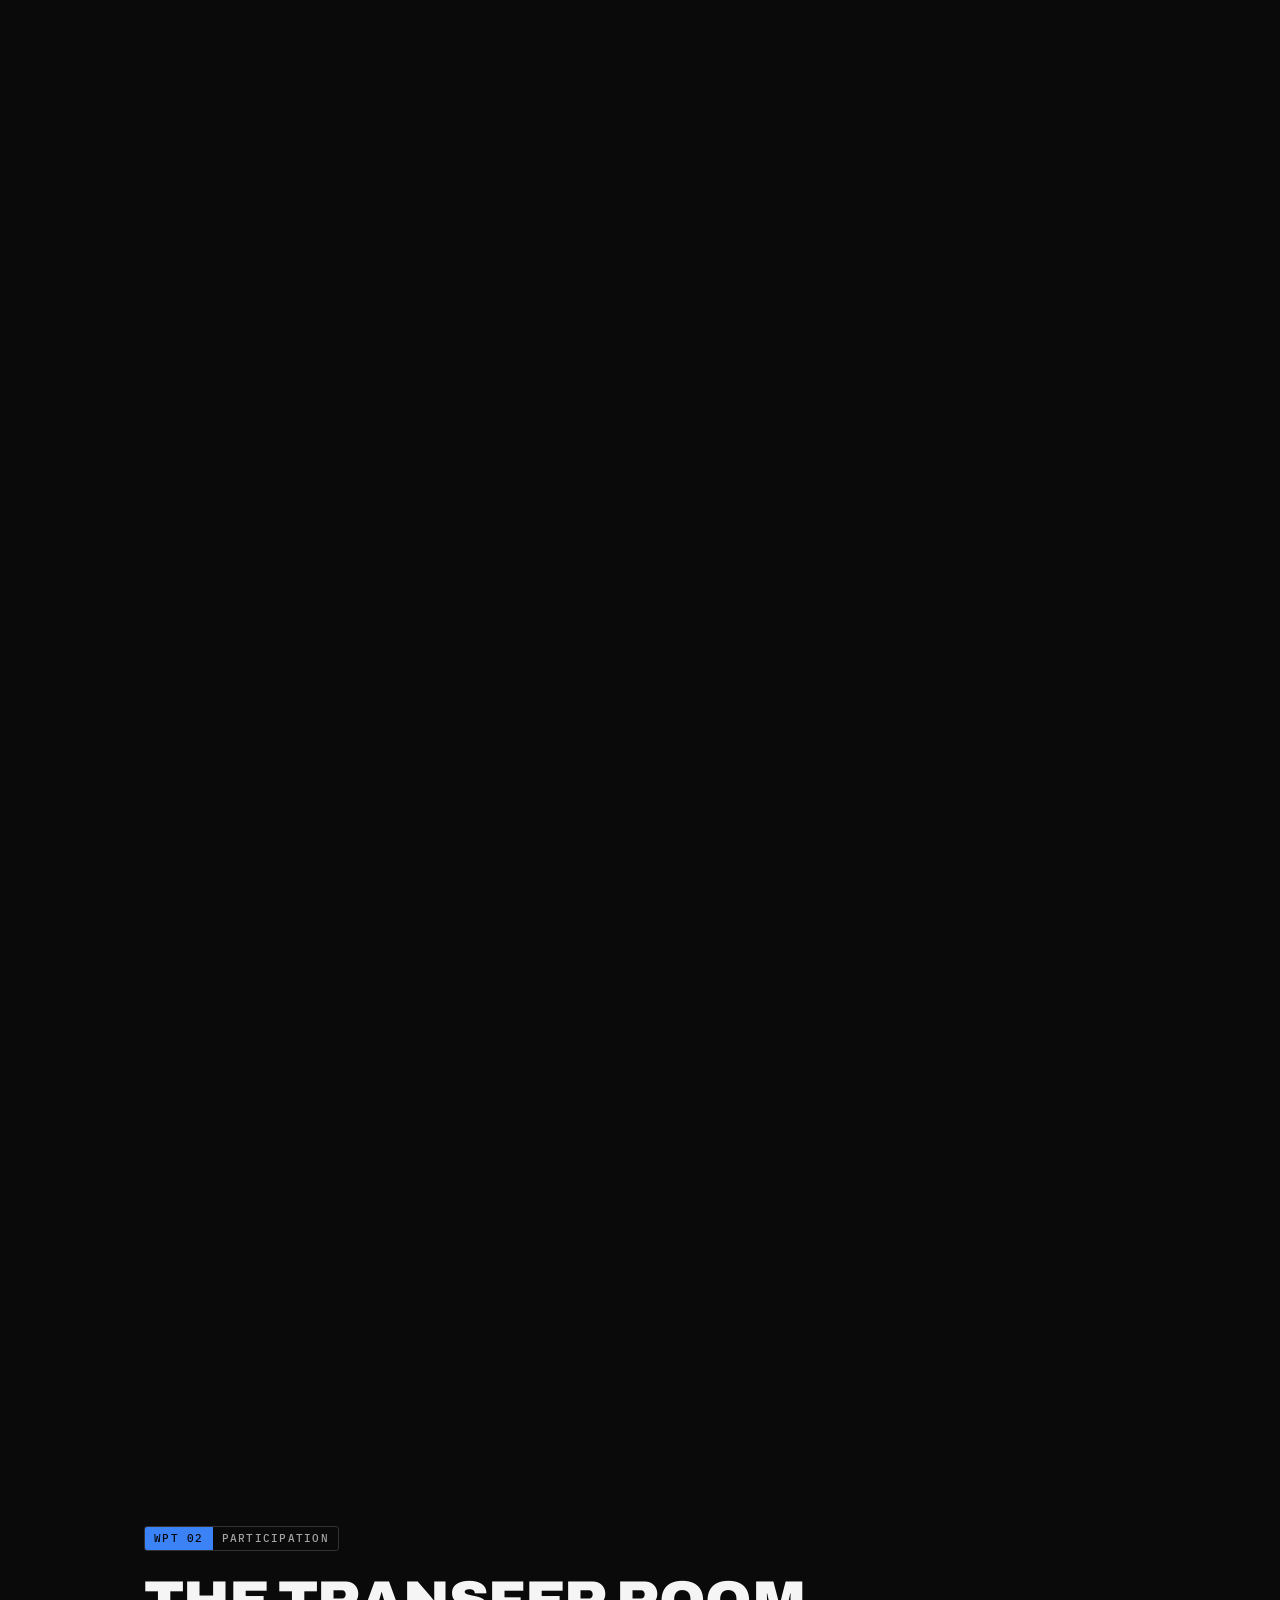
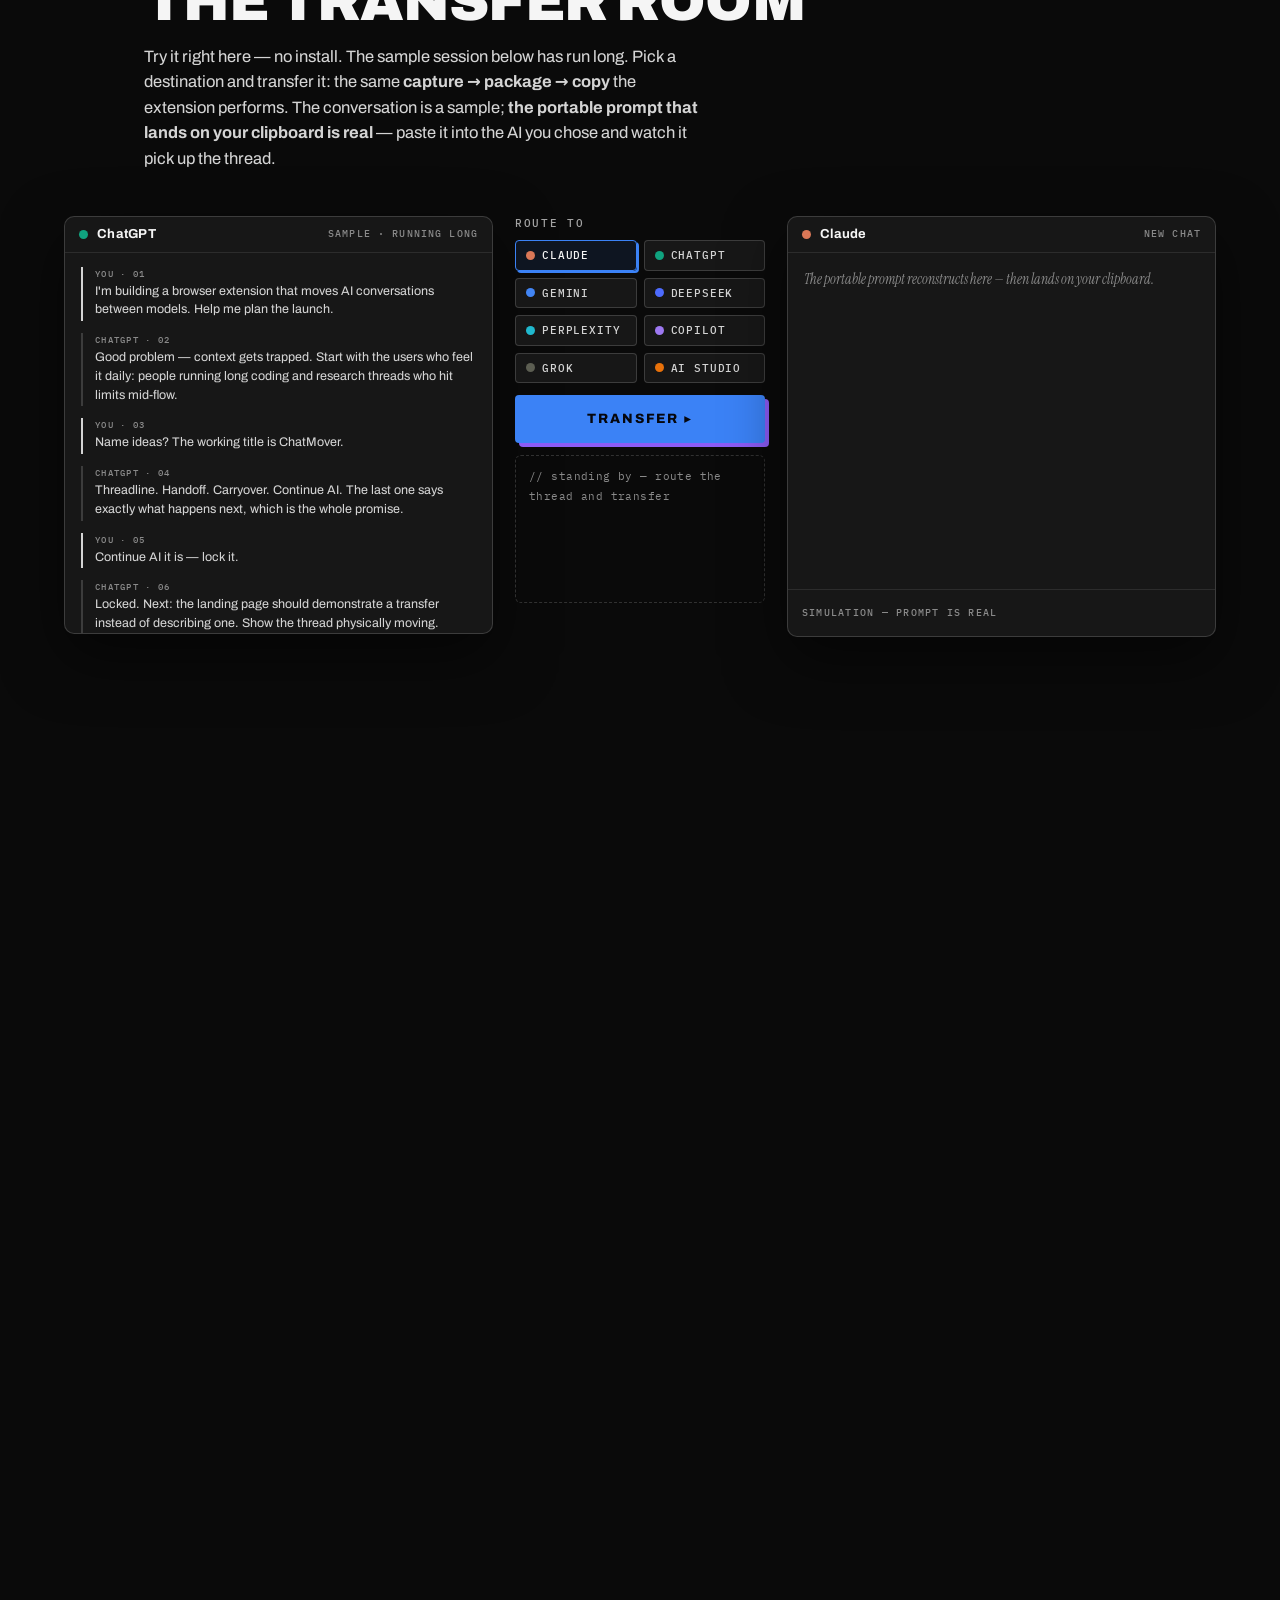
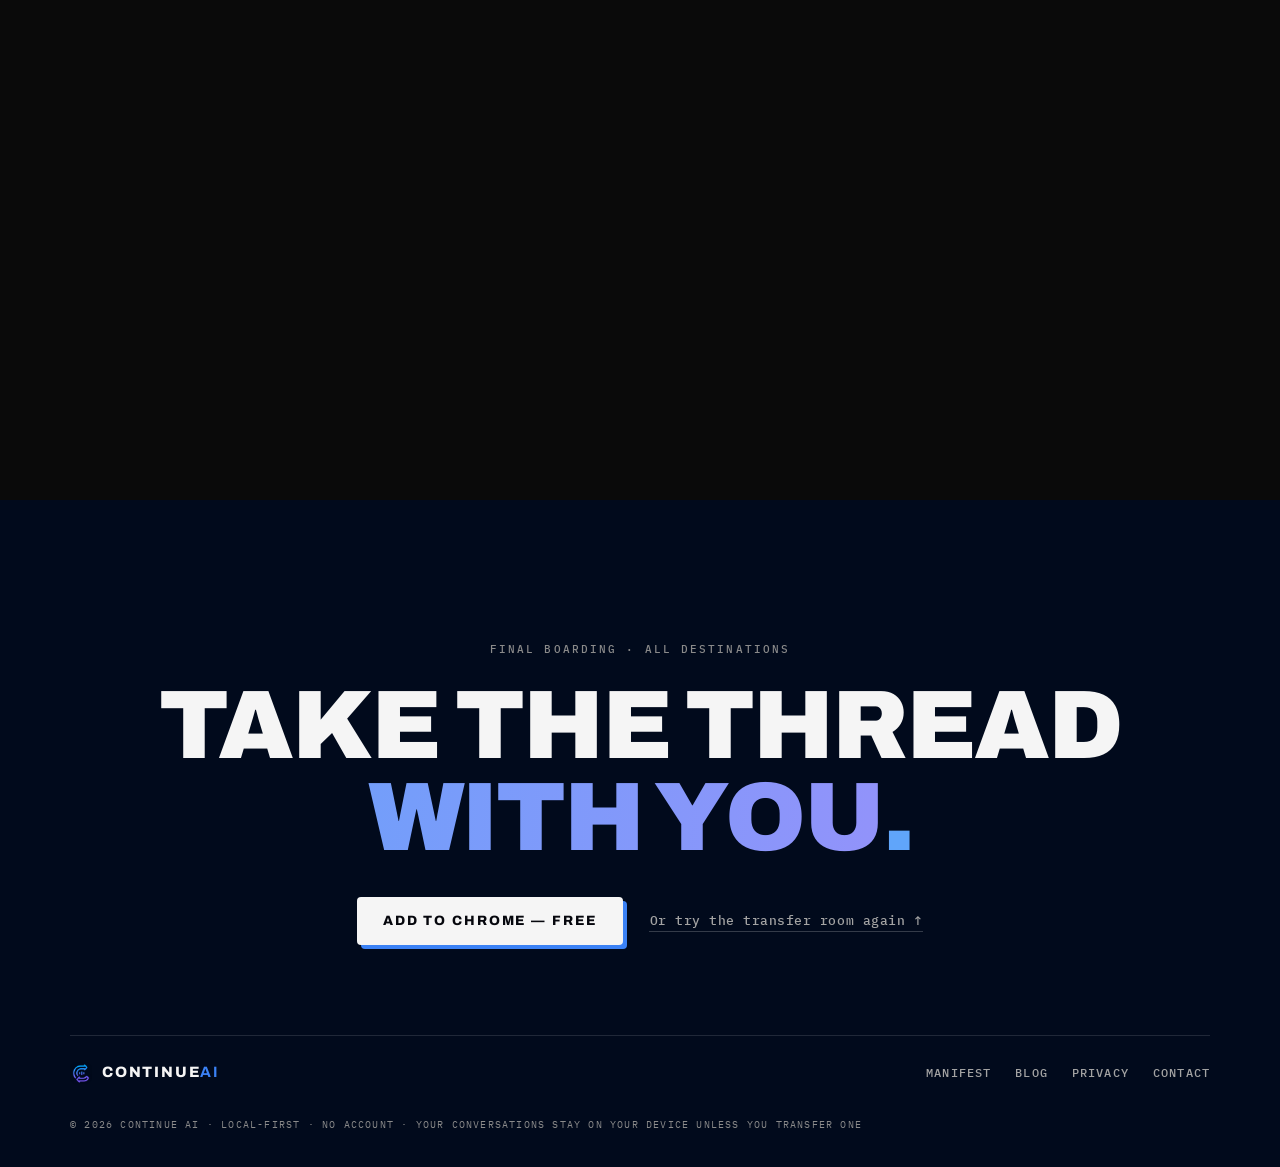
==== commit 1f1d95b4: "style(site): adopt the extension's real theme — night freight Retheme to match the shipped extension" ====
--- a/index.html
+++ b/index.html
@@ -3,6 +3,7 @@
 <head>
   <meta charset="utf-8">
   <meta name="viewport" content="width=device-width, initial-scale=1">
+  <meta name="theme-color" content="#0a0a0a">
   <title>Continue AI — switch the model, keep the thread</title>
   <meta name="description" content="Free Chrome extension that makes an AI conversation portable. Capture a whole ChatGPT, Claude, or Gemini thread — messages, code, decisions — package it into a portable prompt, and continue it on any of eight AIs. Local-first: no account, no telemetry, nothing leaves your device unless you transfer it.">
   <meta name="keywords" content="transfer AI chat, continue AI conversation, switch AI without losing context, move chatgpt conversation to claude, ai chat transfer extension, hit context limit, chatgpt claude gemini handoff, export ai chat pdf">
@@ -15,10 +16,10 @@
   <meta property="og:image" content="https://continue-ai-lilac.vercel.app/og/cover.png">
   <meta property="og:image:width" content="1200">
   <meta property="og:image:height" content="630">
-  <meta property="og:image:alt" content="Continue AI — a conversation leaves one AI as a blue context capsule and continues inside another. Switch the model, keep the thread.">
+  <meta property="og:image:alt" content="Continue AI — a conversation leaves one AI as a glowing blue-to-violet context capsule and continues inside another. Switch the model, keep the thread.">
   <meta name="twitter:card" content="summary_large_image">
   <meta name="twitter:image" content="https://continue-ai-lilac.vercel.app/og/cover.png">
-  <link rel="icon" href="data:image/svg+xml,%3Csvg xmlns='http://www.w3.org/2000/svg' viewBox='0 0 24 24'%3E%3Crect width='24' height='24' rx='4' fill='%232563eb'/%3E%3Cpath d='M5 7h9M5 12h14M5 17h9' stroke='%23fff7ef' stroke-width='2.1' stroke-linecap='round'/%3E%3Ccircle cx='17.5' cy='7' r='2' fill='%23fff7ef'/%3E%3Ccircle cx='17.5' cy='17' r='2' fill='%23fff7ef'/%3E%3C/svg%3E">
+  <link rel="icon" type="image/png" sizes="128x128" href="/icon.png">
   <link rel="preload" href="fonts/archivo-100-900.woff2" as="font" type="font/woff2" crossorigin>
   <link rel="preload" href="fonts/ibm-plex-mono-400.woff2" as="font" type="font/woff2" crossorigin>
   <link rel="preload" href="fonts/ibm-plex-mono-500.woff2" as="font" type="font/woff2" crossorigin>
@@ -67,7 +68,7 @@
 
   <header class="nav">
     <a class="brand" href="#top" aria-label="Continue AI — back to top">
-      <svg width="26" height="26" viewBox="0 0 24 24" aria-hidden="true"><rect width="24" height="24" rx="4" fill="#2563eb"/><path d="M5 7h9M5 12h14M5 17h9" stroke="#fff7ef" stroke-width="2.1" stroke-linecap="round"/><circle cx="17.5" cy="7" r="2" fill="#fff7ef"/><circle cx="17.5" cy="17" r="2" fill="#fff7ef"/></svg>
+      <img src="/icon.png" width="26" height="26" alt="">
       <span class="brand-word">CONTINUE<b>AI</b></span>
     </a>
     <nav class="navlinks" aria-label="Site">
@@ -447,7 +448,7 @@
   <footer class="footer">
     <div class="foot-grid">
       <a class="brand inv" href="#top">
-        <svg width="22" height="22" viewBox="0 0 24 24" aria-hidden="true"><rect width="24" height="24" rx="4" fill="#2563eb"/><path d="M5 7h9M5 12h14M5 17h9" stroke="#fff7ef" stroke-width="2.1" stroke-linecap="round"/><circle cx="17.5" cy="7" r="2" fill="#fff7ef"/><circle cx="17.5" cy="17" r="2" fill="#fff7ef"/></svg>
+        <img src="/icon.png" width="22" height="22" alt="">
         <span class="brand-word">CONTINUE<b>AI</b></span>
       </a>
       <nav class="foot-links" aria-label="Footer">
--- a/thread.css
+++ b/thread.css
@@ -1,7 +1,8 @@
 /* ═══════════════════════════════════════════════════════════════════
-   CONTINUE AI — "THE THREAD"
-   Paper & ink freight papers for conversations. One accent: the extension's
-   signal blue — it is always the thread, the capsule, or Continue AI acting.
+   CONTINUE AI — "THE THREAD" · night freight
+   The extension's own theme: dark neutral canvas (#0a0a0a/#171717), the
+   icon's blue→violet transfer gradient for the thread/capsule, rose for
+   limits, amber for warnings. Blue = source side, violet = destination.
    See DESIGN.md for the full creative system.
    ═══════════════════════════════════════════════════════════════════ */
 
@@ -25,23 +26,25 @@
 }
 
 :root {
-  --paper:   #f4f1ea;
-  --paper-2: #edeade;
-  --card:    #fbf9f3;
-  --ink:     #16170f;
-  --ink-2:   #2b2c21;
-  --mut:     #6f6d5f;
-  --faint:   #6b6a5a;
-  --line:    rgba(22, 23, 15, .18);
-  --hairline:rgba(22, 23, 15, .12);
-  --acc:     #2563eb;   /* the extension's signal blue */
-  --acc-2:   #1d4fd7;   /* small text / hover on paper */
-  --acc-b:   #6b96ff;   /* accent text on the void */
-  --focus:   #1d4fd7;
-  --alarm:   #c81e1e;
-  --void:    #101109;
-  --void-2:  #191a10;
-  --pline:   rgba(244, 241, 234, .22);
+  --bg:      #0a0a0a;   /* extension canvas (neutral-950) */
+  --bg-2:    #141416;
+  --card:    #171717;   /* extension surface (neutral-900) */
+  --tx:      #f5f5f5;
+  --tx-2:    #d4d4d4;
+  --mut:     #a3a3a3;
+  --faint:   #8a8a8a;
+  --line:    rgba(255, 255, 255, .16);
+  --hairline:rgba(255, 255, 255, .09);
+  --acc:     #3b82f6;   /* extension blue-500 — the source side */
+  --acc-2:   #60a5fa;   /* bright blue for small text */
+  --vio:     #8b5cf6;   /* extension violet — the destination side */
+  --acc-b:   #a78bfa;   /* bright violet for text in the void */
+  --focus:   #60a5fa;
+  --alarm:   #f43f5e;   /* extension rose-500 */
+  --warn:    #f59e0b;   /* extension amber-500 */
+  --void:    #010a1c;   /* the icon's deep navy */
+  --void-2:  #0b1224;
+  --pline:   rgba(255, 255, 255, .20);
 
   --disp:  "Archivo", system-ui, sans-serif;
   --mono:  "IBM Plex Mono", ui-monospace, monospace;
@@ -54,15 +57,15 @@
 html { -webkit-text-size-adjust: 100%; }
 body {
   margin: 0;
-  background: var(--paper);
-  color: var(--ink);
+  background: var(--bg);
+  color: var(--tx);
   font-family: var(--disp);
-  font-weight: 460;
+  font-weight: 430;
   font-size: 16px;
   line-height: 1.55;
   -webkit-font-smoothing: antialiased;
 }
-::selection { background: var(--acc); color: #fff7ef; }
+::selection { background: var(--acc); color: #0a0a0a; }
 a { color: inherit; }
 :focus-visible { outline: 2px solid var(--focus); outline-offset: 3px; border-radius: 2px; }
 
@@ -72,16 +75,9 @@
   clip: rect(0 0 0 0); white-space: nowrap; border: 0;
 }
 
-/* paper grain — faint, above everything, no interaction */
-body::after {
-  content: ""; position: fixed; inset: 0; z-index: 90; pointer-events: none;
-  opacity: .035;
-  background-image: url("data:image/svg+xml,%3Csvg xmlns='http://www.w3.org/2000/svg' width='140' height='140'%3E%3Cfilter id='n'%3E%3CfeTurbulence type='fractalNoise' baseFrequency='.9' numOctaves='2'/%3E%3C/filter%3E%3Crect width='140' height='140' filter='url(%23n)'/%3E%3C/svg%3E");
-}
-
 /* ── progress rail ── */
 .progress-rail { position: fixed; top: 0; left: 0; right: 0; height: 3px; z-index: 80; background: transparent; }
-.progress-rail b { display: block; height: 100%; background: var(--acc); transform-origin: 0 50%; transform: scaleX(0); }
+.progress-rail b { display: block; height: 100%; background: linear-gradient(90deg, var(--acc), var(--vio)); transform-origin: 0 50%; transform: scaleX(0); }
 
 /* ═══ NAV ═══ */
 .nav {
@@ -90,30 +86,31 @@
   padding: 18px clamp(18px, 4vw, 44px);
 }
 .brand { display: inline-flex; align-items: center; gap: 10px; text-decoration: none; }
+.brand img { border-radius: 7px; display: block; }
 .brand-word { font: 800 15px/1 var(--disp); letter-spacing: .12em; }
 .brand-word b { color: var(--acc); }
 .navlinks { display: flex; align-items: center; gap: clamp(14px, 2.4vw, 30px); }
 .navlinks a:not(.cta) {
   font: 500 12.5px/1 var(--mono); letter-spacing: .06em; text-transform: uppercase;
-  text-decoration: none; color: var(--ink-2); padding: 6px 2px;
+  text-decoration: none; color: var(--tx-2); padding: 6px 2px;
   border-bottom: 1px solid transparent;
 }
 .navlinks a:not(.cta):hover { color: var(--acc-2); border-bottom-color: var(--acc); }
 .cta {
   display: inline-flex; flex-direction: column; align-items: center; gap: 2px;
-  background: var(--ink); color: var(--paper); text-decoration: none;
+  background: var(--acc); color: #06070d; text-decoration: none;
   font: 800 12px/1 var(--disp); letter-spacing: .12em;
   padding: 10px 18px 8px; border-radius: 4px;
-  box-shadow: 3px 3px 0 var(--acc);
+  box-shadow: 3px 3px 0 var(--vio);
   transition: transform .16s var(--ease), box-shadow .16s var(--ease);
 }
-.cta:hover { transform: translate(-2px, -2px); box-shadow: 5px 5px 0 var(--acc); }
-.cta-sub { font: 400 8.5px/1 var(--mono); letter-spacing: .14em; color: #bdb9a8; }
+.cta:hover { transform: translate(-2px, -2px); box-shadow: 5px 5px 0 var(--vio); }
+.cta-sub { font: 500 8.5px/1 var(--mono); letter-spacing: .14em; color: rgba(6, 10, 20, .72); }
 
 /* floating mini CTA (post-arrival) */
 .mini-cta {
   position: fixed; right: 16px; bottom: 16px; z-index: 70;
-  background: var(--ink); color: var(--paper); text-decoration: none;
+  background: var(--card); color: var(--tx); text-decoration: none; border: 1px solid var(--line);
   font: 500 11px/1 var(--mono); letter-spacing: .1em;
   padding: 11px 15px; border-radius: 4px; box-shadow: 3px 3px 0 var(--acc);
   opacity: 0; transform: translateY(10px); pointer-events: none;
@@ -121,7 +118,7 @@
 }
 .mini-cta { visibility: hidden; }
 .mini-cta.show { opacity: 1; transform: none; pointer-events: auto; visibility: visible; }
-.mini-cta:hover { background: var(--ink-2); }
+.mini-cta:hover { background: #1f1f22; }
 
 /* ═══ SHARED SECTION FURNITURE ═══ */
 .sec-head { max-width: 1080px; margin: 0 auto; padding: 0 clamp(18px, 4vw, 44px); }
@@ -130,32 +127,32 @@
   font: 500 10.5px/1 var(--mono); letter-spacing: .12em;
   border: 1px solid var(--line); border-radius: 3px; overflow: hidden;
 }
-.wpt b { background: var(--ink); color: var(--paper); padding: 6px 9px; font-weight: 500; }
+.wpt b { background: var(--acc); color: #06070d; padding: 6px 9px; font-weight: 500; }
 .wpt span { padding: 6px 9px; color: var(--mut); }
 .sec-title { margin: 0 0 14px; font: 900 clamp(30px, 4.6vw, 56px)/1.02 var(--disp); letter-spacing: -.015em; text-transform: uppercase; }
-.sec-sub { margin: 0; max-width: 62ch; color: var(--ink-2); font-size: 16.5px; }
+.sec-sub { margin: 0; max-width: 62ch; color: var(--tx-2); font-size: 16.5px; }
 .sec-sub b { font-weight: 700; }
 .acc { color: var(--acc); }
 
 .btn-main {
-  display: inline-block; background: var(--ink); color: var(--paper);
+  display: inline-block; background: var(--acc); color: #06070d;
   text-decoration: none; border: 0; cursor: pointer;
   font: 800 13.5px/1 var(--disp); letter-spacing: .14em;
   padding: 17px 26px; border-radius: 4px;
-  box-shadow: 4px 4px 0 var(--acc);
+  box-shadow: 4px 4px 0 var(--vio);
   transition: transform .16s var(--ease), box-shadow .16s var(--ease), background .16s;
 }
-.btn-main:hover { transform: translate(-2px, -2px); box-shadow: 6px 6px 0 var(--acc); }
-.btn-main:active { transform: translate(1px, 1px); box-shadow: 2px 2px 0 var(--acc); }
-.btn-main.inv { background: var(--paper); color: var(--ink); }
+.btn-main:hover { transform: translate(-2px, -2px); box-shadow: 6px 6px 0 var(--vio); }
+.btn-main:active { transform: translate(1px, 1px); box-shadow: 2px 2px 0 var(--vio); }
+.btn-main.inv { background: var(--tx); color: #06070d; box-shadow: 4px 4px 0 var(--acc); }
 .btn-quiet {
-  font: 500 13px/1 var(--mono); letter-spacing: .04em; color: var(--ink-2);
+  font: 500 13px/1 var(--mono); letter-spacing: .04em; color: var(--tx-2);
   text-decoration: none; border-bottom: 1px solid var(--line); padding: 4px 1px;
   transition: color .15s, border-color .15s;
 }
 .btn-quiet:hover { color: var(--acc-2); border-bottom-color: var(--acc); }
-.btn-quiet.inv { color: #cfccbd; border-bottom-color: var(--pline); }
-.btn-quiet.inv:hover { color: var(--paper); border-bottom-color: var(--acc-b); }
+.btn-quiet.inv { color: var(--mut); border-bottom-color: var(--pline); }
+.btn-quiet.inv:hover { color: var(--tx); border-bottom-color: var(--acc-b); }
 .cta-row { display: flex; align-items: center; gap: 26px; flex-wrap: wrap; margin: 34px 0 0; }
 .cta-row.center { justify-content: center; }
 
@@ -173,16 +170,19 @@
 .doc-line span + span::before { content: "·"; margin-right: 26px; color: var(--line); }
 .display { margin: 0; font: 900 clamp(46px, 8.6vw, 122px)/0.94 var(--disp); letter-spacing: -.022em; text-transform: uppercase; }
 .display .dl { display: block; }
-.display .acc { color: var(--acc); }
-.punct { position: relative; font-style: normal; color: var(--acc); }
+.display .acc {
+  background: linear-gradient(94deg, var(--acc-2), var(--acc-b));
+  -webkit-background-clip: text; background-clip: text; color: transparent;
+}
+.punct { position: relative; font-style: normal; color: var(--acc-2); }
 .tstart::after {
   content: ""; position: absolute; left: 50%; top: 92%;
   width: 3px; height: clamp(20px, 3.2vw, 40px);
-  background: var(--acc); transform: translateX(-50%);
+  background: linear-gradient(var(--acc), var(--vio)); transform: translateX(-50%);
 }
 .whisper {
   margin: 34px 0 0; font: italic 400 clamp(22px, 2.7vw, 33px)/1.25 var(--serif);
-  color: var(--ink-2); max-width: 24em;
+  color: var(--tx-2); max-width: 24em;
 }
 .explain { margin: 18px 0 0; max-width: 58ch; color: var(--mut); font-size: 16.5px; }
 .facts { margin: 26px 0 0; font: 500 11px/1.8 var(--mono); letter-spacing: .12em; color: var(--faint); }
@@ -193,7 +193,7 @@
 .cue-line { width: 2px; height: 56px; background: var(--acc); position: relative; overflow: hidden; }
 .cue-line::after {
   content: ""; position: absolute; left: 0; top: -40%; width: 100%; height: 40%;
-  background: var(--paper); animation: cue-run 1.6s var(--ease) infinite;
+  background: var(--bg); animation: cue-run 1.6s var(--ease) infinite;
 }
 @keyframes cue-run { to { top: 120%; } }
 .cue-text { font: 500 10px/1 var(--mono); letter-spacing: .16em; color: var(--mut); padding-bottom: 12px; }
@@ -210,15 +210,15 @@
   margin: 0; border: 1px solid var(--line); border-radius: 8px;
   background: var(--card); padding: 20px; display: flex; flex-direction: column; gap: 16px;
 }
-.frame figcaption { font-size: 14.5px; color: var(--ink-2); }
+.frame figcaption { font-size: 14.5px; color: var(--tx-2); }
 .frame figcaption strong { display: block; font: 800 17px/1.2 var(--disp); text-transform: uppercase; letter-spacing: .02em; margin: 4px 0 6px; }
 .fnum { font: 500 10.5px/1 var(--mono); color: var(--acc-2); letter-spacing: .14em; }
 .f-art { position: relative; border: 1px dashed var(--line); border-radius: 6px; min-height: 120px; padding: 14px; overflow: hidden; }
 .f-chat i { display: block; height: 8px; margin: 8px 0; background: var(--line); border-radius: 2px; }
 .f-cap i { display: block; height: 8px; margin: 19px 0 8px; background: var(--line); border-radius: 2px; }
 .f-chat i:nth-child(2n) { width: 62%; } .f-chat i:nth-child(2n+1) { width: 84%; margin-left: auto; }
-.f-meter { position: absolute; left: 14px; right: 14px; bottom: 10px; height: 4px; background: var(--paper-2); border-radius: 2px; }
-.f-meter b { display: block; height: 100%; background: var(--acc); border-radius: 2px; }
+.f-meter { position: absolute; left: 14px; right: 14px; bottom: 10px; height: 4px; background: var(--bg-2); border-radius: 2px; }
+.f-meter b { display: block; height: 100%; background: var(--warn); border-radius: 2px; }
 .f-wall i { display: block; height: 8px; margin: 8px 0; width: 70%; background: var(--line); border-radius: 2px; }
 .f-stamp, .f-go {
   position: absolute; right: 12px; bottom: 12px; transform: rotate(-7deg);
@@ -233,14 +233,15 @@
 }
 .f-pack { display: flex; align-items: center; justify-content: center; }
 .f-capsule {
-  background: var(--acc); color: #fff7ef; font: 500 11px/1 var(--mono);
+  background: linear-gradient(90deg, var(--acc), var(--vio)); color: #06070d;
+  font: 500 11px/1 var(--mono);
   letter-spacing: .1em; padding: 12px 18px; border-radius: 999px;
 }
 .frame.dark { background: var(--void); border-color: var(--pline); }
-.frame.dark figcaption { color: #d8d5c6; }
-.frame.dark figcaption strong { color: var(--paper); }
+.frame.dark figcaption { color: var(--tx-2); }
+.frame.dark figcaption strong { color: var(--tx); }
 .f-cross { display: flex; align-items: center; gap: 10px; border-color: var(--pline); }
-.f-cross b { font: 500 11px/1 var(--mono); color: #b9b6a5; letter-spacing: .08em; white-space: nowrap; }
+.f-cross b { font: 500 11px/1 var(--mono); color: var(--mut); letter-spacing: .08em; white-space: nowrap; }
 .f-cross b.on { color: var(--acc-b); }
 .f-route { flex: 1; height: 0; border-top: 2px dashed var(--acc-b); }
 
@@ -272,11 +273,11 @@
 .b-mono { margin: 0 0 14px; font: 500 10.5px/1 var(--mono); letter-spacing: .14em; color: var(--faint); }
 .beat h3 { margin: 0; font: 900 clamp(26px, 3vw, 42px)/1.02 var(--disp); letter-spacing: -.01em; text-transform: uppercase; }
 .b-sub { margin: 14px 0 0; color: var(--mut); font-size: 15.5px; max-width: 38ch; }
-.beat[data-dark] .b-mono { color: #8f8c7c; }
-.beat[data-dark] h3 { color: var(--paper); }
-.beat[data-dark] .b-sub { color: #b9b6a5; }
+.beat[data-dark] .b-mono { color: var(--faint); }
+.beat[data-dark] h3 { color: var(--tx); }
+.beat[data-dark] .b-sub { color: var(--mut); }
 .b-none { list-style: none; margin: 18px 0 0; padding: 0; }
-.b-none li { font: 500 12px/2.1 var(--mono); letter-spacing: .1em; color: var(--paper); }
+.b-none li { font: 500 12px/2.1 var(--mono); letter-spacing: .1em; color: var(--tx); }
 .b-none li::before { content: "✕ "; color: var(--acc-b); }
 
 /* chambers */
@@ -284,8 +285,8 @@
   position: absolute; z-index: 4;
   right: clamp(18px, 6vw, 90px); top: 50%;
   width: min(520px, 44vw); transform: translateY(-50%);
-  background: var(--card); border: 1px solid var(--ink);
-  border-radius: 10px; box-shadow: 7px 7px 0 rgba(22, 23, 15, .08);
+  background: var(--card); border: 1px solid var(--line);
+  border-radius: 10px; box-shadow: 0 22px 60px rgba(0, 0, 0, .55);
 }
 .ch-bar {
   display: flex; align-items: center; gap: 9px;
@@ -305,10 +306,10 @@
 .ch-window { position: relative; height: min(46vh, 430px); overflow: hidden; }
 .ch-scroll { position: absolute; left: 0; right: 0; top: 0; padding: 16px 18px; }
 .msg { position: relative; margin: 0 0 14px; padding: 2px 0 2px 12px; border-left: 2px solid var(--line); }
-.msg.user { border-left-color: var(--ink); }
+.msg.user { border-left-color: var(--tx-2); }
 .msg .m-who { display: block; font: 500 9px/1 var(--mono); letter-spacing: .14em; color: var(--faint); margin: 0 0 4px; }
-.msg .m-tx { display: block; font-size: 12.5px; line-height: 1.5; color: var(--ink-2); }
-.msg.code .m-tx { font: 400 11px/1.6 var(--mono); background: rgba(22, 23, 15, .06); padding: 8px 10px; border-radius: 4px; white-space: pre-wrap; }
+.msg .m-tx { display: block; font-size: 12.5px; line-height: 1.5; color: var(--tx-2); }
+.msg.code .m-tx { font: 400 11px/1.6 var(--mono); background: rgba(255, 255, 255, .07); padding: 8px 10px; border-radius: 4px; white-space: pre-wrap; }
 .msg .m-tag {
   position: absolute; right: 0; top: -4px; opacity: 0; transform: translateX(6px);
   font: 500 8.5px/1 var(--mono); letter-spacing: .1em; color: var(--acc-2);
@@ -316,7 +317,7 @@
 }
 .msg.tagged { border-left-color: var(--acc); }
 .msg.tagged .m-tag { opacity: 1; transform: none; transition: opacity .18s var(--ease), transform .18s var(--ease); }
-.msg.tagged .m-tx { color: var(--ink); }
+.msg.tagged .m-tx { color: var(--tx); }
 
 .needle {
   position: absolute; left: 0; right: 0; top: 0; z-index: 3; opacity: 0; will-change: transform;
@@ -324,7 +325,7 @@
 }
 .needle span {
   position: absolute; right: 8px; top: -9px;
-  font: 500 9px/1 var(--mono); letter-spacing: .16em; color: #fff7ef;
+  font: 500 9px/1 var(--mono); letter-spacing: .16em; color: #06070d;
   background: var(--acc); padding: 4px 7px; border-radius: 3px;
 }
 .ch-compose {
@@ -333,8 +334,8 @@
   font-size: 12.5px; color: var(--faint);
 }
 .ch-compose .ch-send { margin-left: auto; color: var(--faint); font-style: normal; }
-.chamber.walled .ch-compose { color: var(--alarm); background: rgba(200, 30, 30, .05); }
-.ch-compose.live { color: var(--ink); font-size: 13px; }
+.chamber.walled .ch-compose { color: var(--alarm); background: rgba(244, 63, 94, .08); }
+.ch-compose.live { color: var(--tx); font-size: 13px; }
 .ch-caret { width: 8px; height: 16px; background: var(--acc); animation: caret 1.05s steps(1) infinite; }
 @keyframes caret { 50% { opacity: 0; } }
 
@@ -343,12 +344,15 @@
   position: absolute; left: -158px; bottom: 8px; width: 132px;
 }
 .ch-side p { display: flex; justify-content: space-between; margin: 0 0 7px; font: 500 10px/1 var(--mono); letter-spacing: .08em; color: var(--mut); }
-.ch-side .v { color: var(--ink); }
-.ch-side .meter { display: block; height: 4px; background: var(--paper-2); border-radius: 2px; overflow: hidden; }
+.ch-side .v { color: var(--tx); }
+.ch-side .meter { display: block; height: 4px; background: var(--bg-2); border-radius: 2px; overflow: hidden; }
 .ch-side .meter b { display: block; height: 100%; width: 0; background: var(--acc); transform-origin: 0 50%; }
 .chamber.walled .ch-side .meter b { background: var(--alarm); }
 .chamber.walled .ch-side .v { color: var(--alarm); }
 .chamber.walled .ch-meta { color: var(--alarm); }
+.chamber.warm .ch-side .meter b { background: var(--warn); }
+.chamber.warm .ch-side .v { color: var(--warn); }
+.chamber.warm .ch-meta { color: var(--warn); }
 
 /* stamps */
 .stamp {
@@ -360,20 +364,20 @@
 }
 .stamp.on { opacity: 1; transform: rotate(-8deg) scale(1); transition: transform .22s cubic-bezier(.2, 1.4, .4, 1), opacity .1s; }
 .stamp-limit { top: 34%; left: 50%; margin-left: -110px; }
-.stamp-go { border-color: var(--acc); color: var(--acc-2); top: 30%; right: 22px; transform: rotate(6deg) scale(1.5); }
+.stamp-go { border-color: var(--vio-2, #a78bfa); color: var(--acc-b); top: 30%; right: 22px; transform: rotate(6deg) scale(1.5); }
 .stamp-go.on { transform: rotate(6deg) scale(1); }
 
 /* extension pill */
 .ext-pill {
   position: absolute; right: 12px; bottom: 54px; z-index: 6;
   display: inline-flex; align-items: center; gap: 7px;
-  background: var(--acc); color: #fff7ef;
+  background: var(--acc); color: #06070d;
   font: 800 10px/1 var(--disp); letter-spacing: .14em;
   padding: 9px 12px; border-radius: 999px;
-  box-shadow: 0 4px 14px rgba(37, 99, 235, .4);
+  box-shadow: 0 4px 14px rgba(59, 130, 246, .45);
   opacity: 0; transform: translateY(8px) scale(.9);
 }
-.ext-pill i { width: 6px; height: 6px; border-radius: 50%; background: #fff7ef; }
+.ext-pill i { width: 6px; height: 6px; border-radius: 50%; background: #06070d; }
 .ext-pill.on { opacity: 1; transform: none; transition: all .25s var(--ease); }
 .ext-pill.pressed { transform: scale(.94); }
 
@@ -390,49 +394,50 @@
 .mc-h span { color: var(--faint); }
 .manifest-cap p:not(.mc-h) { display: flex; align-items: baseline; gap: 6px; margin: 5px 0 0; font-size: 11px; letter-spacing: .06em; color: var(--mut); }
 .manifest-cap .dots { flex: 1; border-bottom: 1px dotted var(--line); }
-.manifest-cap .v { color: var(--ink); }
+.manifest-cap .v { color: var(--tx); }
 .mc-int .v { color: var(--acc-2); font-weight: 500; }
 
 /* capsule */
 .capsule { position: absolute; z-index: 7; left: 50%; top: 50%; opacity: 0; }
 .cap-body {
   display: inline-flex; align-items: stretch; overflow: hidden;
-  background: var(--acc); color: #fff7ef; border-radius: 999px;
-  box-shadow: 0 10px 40px rgba(37, 99, 235, .35);
-}
-.cap-label { padding: 13px 16px; font: 500 12px/1 var(--mono); letter-spacing: .16em; }
-.cap-chev { width: 26px; background: repeating-linear-gradient(-45deg, rgba(22,23,15,.55) 0 7px, transparent 7px 14px); }
+  background: linear-gradient(90deg, var(--acc), var(--vio)); color: #06070d;
+  border-radius: 999px;
+  box-shadow: 0 10px 44px rgba(59, 130, 246, .4), 0 4px 22px rgba(139, 92, 246, .35);
+}
+.cap-label { padding: 13px 16px; font: 500 12px/1 var(--mono); letter-spacing: .16em; font-weight: 500; }
+.cap-chev { width: 26px; background: repeating-linear-gradient(-45deg, rgba(0,0,0,.4) 0 7px, transparent 7px 14px); }
 .cap-chev.r { transform: scaleX(-1); }
 .cap-waybill {
   margin-top: 12px; background: var(--card); border: 1px solid var(--line); border-radius: 6px;
-  padding: 10px 13px; opacity: 0; transform: translateY(8px); box-shadow: 5px 5px 0 rgba(22,23,15,.07);
+  padding: 10px 13px; opacity: 0; transform: translateY(8px); box-shadow: 0 14px 40px rgba(0,0,0,.5);
 }
 .cap-waybill.on { opacity: 1; transform: none; transition: all .3s var(--ease); }
-.cap-waybill p { display: flex; gap: 10px; margin: 3px 0; font: 500 10.5px/1.5 var(--mono); letter-spacing: .08em; color: var(--ink-2); }
+.cap-waybill p { display: flex; gap: 10px; margin: 3px 0; font: 500 10.5px/1.5 var(--mono); letter-spacing: .08em; color: var(--tx-2); }
 .cap-waybill span { width: 76px; flex: none; color: var(--faint); }
 .capsule.dark .cap-waybill { background: var(--void-2); border-color: var(--pline); box-shadow: none; }
-.capsule.dark .cap-waybill p { color: #d8d5c6; }
+.capsule.dark .cap-waybill p { color: var(--tx-2); }
 
 /* departures board */
 .board {
   position: absolute; z-index: 5; right: clamp(18px, 6vw, 90px); top: 50%;
   width: min(340px, 40vw); transform: translateY(-50%) translateX(30px); opacity: 0;
-  border: 1px solid var(--pline); border-radius: 8px; background: rgba(25, 26, 16, .6);
+  border: 1px solid var(--pline); border-radius: 8px; background: rgba(9, 16, 34, .66);
   padding: 16px 18px;
 }
 .board.on { opacity: 1; transform: translateY(-50%); transition: all .35s var(--ease); }
-.board-h { margin: 0 0 12px; font: 500 10.5px/1 var(--mono); letter-spacing: .16em; color: #8f8c7c; }
+.board-h { margin: 0 0 12px; font: 500 10.5px/1 var(--mono); letter-spacing: .16em; color: var(--faint); }
 .board ul { list-style: none; margin: 0; padding: 0; }
 .board li {
   display: flex; align-items: center; gap: 10px;
-  padding: 7px 0; border-top: 1px solid rgba(244, 241, 234, .08);
-  font: 500 11.5px/1 var(--mono); letter-spacing: .1em; color: #8f8c7c;
-}
-.board li i { width: 7px; height: 7px; border-radius: 50%; background: #4a4b40; flex: none; }
+  padding: 7px 0; border-top: 1px solid rgba(255, 255, 255, .08);
+  font: 500 11.5px/1 var(--mono); letter-spacing: .1em; color: var(--faint);
+}
+.board li i { width: 7px; height: 7px; border-radius: 50%; background: #3a3f4d; flex: none; }
 .board li span { margin-left: auto; font-size: 9.5px; letter-spacing: .14em; }
-.board li.on { color: var(--paper); }
-.board li.on i { background: var(--acc); box-shadow: 0 0 10px rgba(37, 99, 235, .8); }
-.board li.on span { color: var(--acc-b); }
+.board li.on { color: var(--tx); }
+.board li.on i { background: var(--acc); box-shadow: 0 0 10px rgba(59, 130, 246, .8); }
+.board li.on span { color: var(--acc-2); }
 .board li.dim { opacity: .45; }
 
 /* chamber B initial */
@@ -456,12 +461,12 @@
   display: grid; grid-template-columns: 1fr 250px 1fr; gap: 22px; align-items: start;
 }
 .room-src, .room-dst {
-  background: var(--card); border: 1px solid var(--ink); border-radius: 10px;
-  box-shadow: 7px 7px 0 rgba(22, 23, 15, .08); overflow: hidden;
+  background: var(--card); border: 1px solid var(--line); border-radius: 10px;
+  box-shadow: 0 22px 60px rgba(0, 0, 0, .5); overflow: hidden;
 }
 .rm-thread { position: relative; height: 380px; overflow: auto; padding: 14px 16px; overscroll-behavior: contain; }
 .rm-thread .msg { margin-bottom: 12px; }
-.rm-thread .msg.cap { border-left-color: var(--acc); background: rgba(37, 99, 235, .05); }
+.rm-thread .msg.cap { border-left-color: var(--acc); background: rgba(59, 130, 246, .08); }
 .room-mid { display: flex; flex-direction: column; gap: 12px; }
 .rm-h { margin: 2px 0 0; font: 500 10.5px/1 var(--mono); letter-spacing: .16em; color: var(--mut); }
 .dest-board { display: grid; grid-template-columns: 1fr 1fr; gap: 7px; }
@@ -469,23 +474,23 @@
   display: inline-flex; align-items: center; gap: 7px;
   background: var(--card); border: 1px solid var(--line); border-radius: 4px;
   padding: 9px 10px; cursor: pointer;
-  font: 500 10.5px/1 var(--mono); letter-spacing: .08em; color: var(--ink-2);
+  font: 500 10.5px/1 var(--mono); letter-spacing: .08em; color: var(--tx-2);
   transition: border-color .14s, background .14s, transform .14s var(--ease);
 }
-.dest-board button:hover { border-color: var(--ink); transform: translateY(-1px); }
-.dest-board button.on { border-color: var(--acc); background: rgba(37, 99, 235, .07); color: var(--ink); box-shadow: 2px 2px 0 var(--acc); }
+.dest-board button:hover { border-color: var(--mut); transform: translateY(-1px); }
+.dest-board button.on { border-color: var(--acc); background: rgba(59, 130, 246, .1); color: var(--tx); box-shadow: 2px 2px 0 var(--acc); }
 .rm-go { width: 100%; text-align: center; }
 .rm-go[aria-disabled="true"] { opacity: .55; cursor: wait; transform: none; }
 .rm-log {
   min-height: 148px; border: 1px dashed var(--line); border-radius: 6px;
-  padding: 11px 13px; font: 400 10.5px/1.9 var(--mono); letter-spacing: .04em; color: var(--ink-2);
+  padding: 11px 13px; font: 400 10.5px/1.9 var(--mono); letter-spacing: .04em; color: var(--tx-2);
 }
 .rm-log .idle { color: var(--faint); margin: 0; }
 .rm-log p { margin: 0; }
 .rm-log p b { color: var(--acc-2); font-weight: 500; }
 .rm-out {
   height: 336px; overflow: auto; padding: 14px 16px;
-  font: 400 11px/1.75 var(--mono); color: var(--ink-2); white-space: pre-wrap; overscroll-behavior: contain;
+  font: 400 11px/1.75 var(--mono); color: var(--tx-2); white-space: pre-wrap; overscroll-behavior: contain;
 }
 .rm-out:empty::before { content: attr(data-ph); color: var(--faint); font-style: italic; font-family: var(--serif); font-size: 14px; }
 .rm-foot {
@@ -512,9 +517,9 @@
 .scrap {
   position: absolute; left: var(--x); top: var(--y); margin: 0;
   transform: rotate(var(--r));
-  background: #fff; border: 1px solid var(--line); border-radius: 3px;
-  padding: 9px 13px; font: 400 12.5px/1.4 var(--mono); color: var(--ink-2);
-  box-shadow: 3px 4px 0 rgba(22, 23, 15, .06);
+  background: var(--card); border: 1px solid var(--line); border-radius: 3px;
+  padding: 9px 13px; font: 400 12.5px/1.4 var(--mono); color: var(--tx-2);
+  box-shadow: 0 10px 26px rgba(0, 0, 0, .45);
   max-width: 250px;
   transition: transform .18s var(--ease);
 }
@@ -525,11 +530,12 @@
   font: 500 9.5px/1 var(--mono); letter-spacing: .14em; color: var(--faint);
 }
 .order { position: relative; display: flex; flex-direction: column; justify-content: center; padding-left: 46px; }
-.order-line { position: absolute; left: 14px; top: 4%; bottom: 8%; width: 3px; background: var(--acc); }
+.order-line { position: absolute; left: 14px; top: 4%; bottom: 8%; width: 3px; background: linear-gradient(180deg, var(--acc), var(--vio)); }
 .order-line::before, .order-line::after {
   content: ""; position: absolute; left: 50%; width: 11px; height: 11px;
   background: var(--acc); border-radius: 50%; transform: translateX(-50%);
 }
+.order-line::after { background: var(--vio); }
 .order-line::before { top: -5px; } .order-line::after { bottom: -5px; }
 .order-steps { list-style: none; margin: 0; padding: 0; display: flex; flex-direction: column; gap: 34px; }
 .order-steps li { font: 800 21px/1.1 var(--disp); letter-spacing: .04em; }
@@ -548,22 +554,23 @@
 .crow:last-child { border-bottom: 1px solid var(--line); }
 .crow::before {
   content: ""; position: absolute; left: 0; top: -1px; height: 1px; width: 100%;
-  background: var(--acc); transform: scaleX(0); transform-origin: 0 50%;
+  background: linear-gradient(90deg, var(--acc), var(--vio)); transform: scaleX(0);
+  transform-origin: 0 50%;
   transition: transform .7s var(--ease);
 }
 .crow.seen::before { transform: scaleX(1); }
-.c-idx { font: 900 30px/1 var(--disp); color: var(--ink); }
-.c-idx::after { content: "/"; color: var(--acc); }
+.c-idx { font: 900 30px/1 var(--disp); color: var(--tx); }
+.c-idx::after { content: "/"; color: var(--acc-2); }
 .c-copy h3 { margin: 0 0 8px; font: 800 21px/1.15 var(--disp); text-transform: uppercase; letter-spacing: .01em; }
 .c-copy p { margin: 0; color: var(--mut); font-size: 15px; max-width: 52ch; }
-.c-copy b { color: var(--ink-2); }
+.c-copy b { color: var(--tx-2); }
 .c-demo { position: relative; min-height: 130px; }
 
 /* 01 virtualized capture */
 .demo-virtual { display: flex; align-items: center; gap: 14px; padding: 8px 0; }
 .dv-col { position: relative; flex: none; width: 90px; padding: 6px 10px; }
 .dv-col i { display: block; height: 5px; margin: 6px 0; background: var(--line); border-radius: 2px; }
-.dv-col i:nth-child(3), .dv-col i:nth-child(4), .dv-col i:nth-child(5), .dv-col i:nth-child(6) { background: var(--ink-2); }
+.dv-col i:nth-child(3), .dv-col i:nth-child(4), .dv-col i:nth-child(5), .dv-col i:nth-child(6) { background: var(--tx-2); }
 .dv-col::before {
   content: ""; position: absolute; left: 0; right: 0; top: 26%; height: 42%;
   border: 1.5px dashed var(--mut); border-radius: 4px;
@@ -582,7 +589,7 @@
 .demo-routes { display: flex; align-items: center; gap: 8px; }
 .dr-in, .dr-out { display: flex; flex-direction: column; gap: 5px; }
 .dr-in span, .dr-out span {
-  font: 500 9px/1 var(--mono); letter-spacing: .1em; color: var(--ink-2);
+  font: 500 9px/1 var(--mono); letter-spacing: .1em; color: var(--tx-2);
   border: 1px solid var(--line); border-radius: 3px; padding: 4px 6px; background: var(--card);
 }
 .dr-out span { font-size: 8px; padding: 3px 5px; }
@@ -593,14 +600,14 @@
 .stub {
   position: absolute; left: 50%; top: 50%;
   width: 74px; height: 92px; padding: 8px;
-  background: #fff; border: 1px solid var(--ink); border-radius: 4px 14px 4px 4px;
-  font: 500 11px/1 var(--mono); letter-spacing: .08em; color: var(--ink-2);
+  background: var(--card); border: 1px solid var(--line); border-radius: 4px 14px 4px 4px;
+  font: 500 11px/1 var(--mono); letter-spacing: .08em; color: var(--tx-2);
   display: flex; align-items: flex-end;
   transform: translate(-50%, -50%) rotate(calc((var(--i) - 2) * 4deg)) translateX(calc((var(--i) - 2) * 12px));
   transition: transform .3s var(--ease);
-  box-shadow: 3px 3px 0 rgba(22, 23, 15, .07);
-}
-.stub::before { content: ""; position: absolute; right: -1px; top: -1px; width: 14px; height: 14px; background: var(--paper); border-left: 1px solid var(--ink); border-bottom: 1px solid var(--ink); border-radius: 0 0 0 4px; }
+  box-shadow: 0 8px 22px rgba(0, 0, 0, .45);
+}
+.stub::before { content: ""; position: absolute; right: -1px; top: -1px; width: 14px; height: 14px; background: var(--bg); border-left: 1px solid var(--line); border-bottom: 1px solid var(--line); border-radius: 0 0 0 4px; }
 .crow:hover .stub, .crow:focus-within .stub {
   transform: translate(-50%, -50%) rotate(calc((var(--i) - 2) * 9deg)) translateX(calc((var(--i) - 2) * 34px)) translateY(calc((var(--i) - 2) * (var(--i) - 2) * 3px));
 }
@@ -609,8 +616,8 @@
 /* 04 local-first */
 .demo-local { display: flex; align-items: center; gap: 8px; justify-content: center; padding-top: 26px; }
 .dl-node {
-  font: 500 9.5px/1.5 var(--mono); letter-spacing: .1em; color: var(--ink);
-  border: 1.5px solid var(--ink); border-radius: 5px; padding: 9px 11px; text-align: center; background: var(--card);
+  font: 500 9.5px/1.5 var(--mono); letter-spacing: .1em; color: var(--tx);
+  border: 1.5px solid var(--tx-2); border-radius: 5px; padding: 9px 11px; text-align: center; background: var(--card);
 }
 .dl-hop { font: 500 9.5px/1 var(--mono); letter-spacing: .1em; color: var(--acc-2); white-space: nowrap; }
 .dl-cloud {
@@ -644,22 +651,22 @@
 
 /* ═══ S7 · LAST CALL + FOOTER ═══ */
 .lastcall {
-  background: var(--void); color: var(--paper); text-align: center;
+  background: var(--void); color: var(--tx); text-align: center;
   padding: clamp(90px, 16vh, 190px) clamp(18px, 4vw, 44px) 80px;
 }
-.lc-mono { margin: 0 0 26px; font: 500 10.5px/1 var(--mono); letter-spacing: .2em; color: #8f8c7c; }
+.lc-mono { margin: 0 0 26px; font: 500 10.5px/1 var(--mono); letter-spacing: .2em; color: var(--faint); }
 .lc-title { font-size: clamp(40px, 7.6vw, 108px); }
-.footer { background: var(--void); color: #b9b6a5; padding: 10px clamp(18px, 4vw, 44px) 34px; }
+.footer { background: var(--void); color: var(--mut); padding: 10px clamp(18px, 4vw, 44px) 34px; }
 .foot-grid {
   max-width: 1140px; margin: 0 auto; padding: 26px 0;
   display: flex; align-items: center; justify-content: space-between; gap: 18px; flex-wrap: wrap;
-  border-top: 1px solid rgba(244, 241, 234, .12);
-}
-.brand.inv .brand-word { color: var(--paper); }
+  border-top: 1px solid rgba(255, 255, 255, .12);
+}
+.brand.inv .brand-word { color: var(--tx); }
 .foot-links { display: flex; gap: 24px; flex-wrap: wrap; }
-.foot-links a { font: 500 11.5px/1 var(--mono); letter-spacing: .1em; text-transform: uppercase; text-decoration: none; color: #b9b6a5; }
-.foot-links a:hover { color: var(--acc-b); }
-.foot-line { max-width: 1140px; margin: 6px auto 0; font: 400 10px/1.7 var(--mono); letter-spacing: .12em; color: #9b9887; }
+.foot-links a { font: 500 11.5px/1 var(--mono); letter-spacing: .1em; text-transform: uppercase; text-decoration: none; color: var(--mut); }
+.foot-links a:hover { color: var(--acc-2); }
+.foot-line { max-width: 1140px; margin: 6px auto 0; font: 400 10px/1.7 var(--mono); letter-spacing: .12em; color: var(--faint); }
 
 /* ═══ RESPONSIVE ═══ */
 @media (max-width: 1080px) {
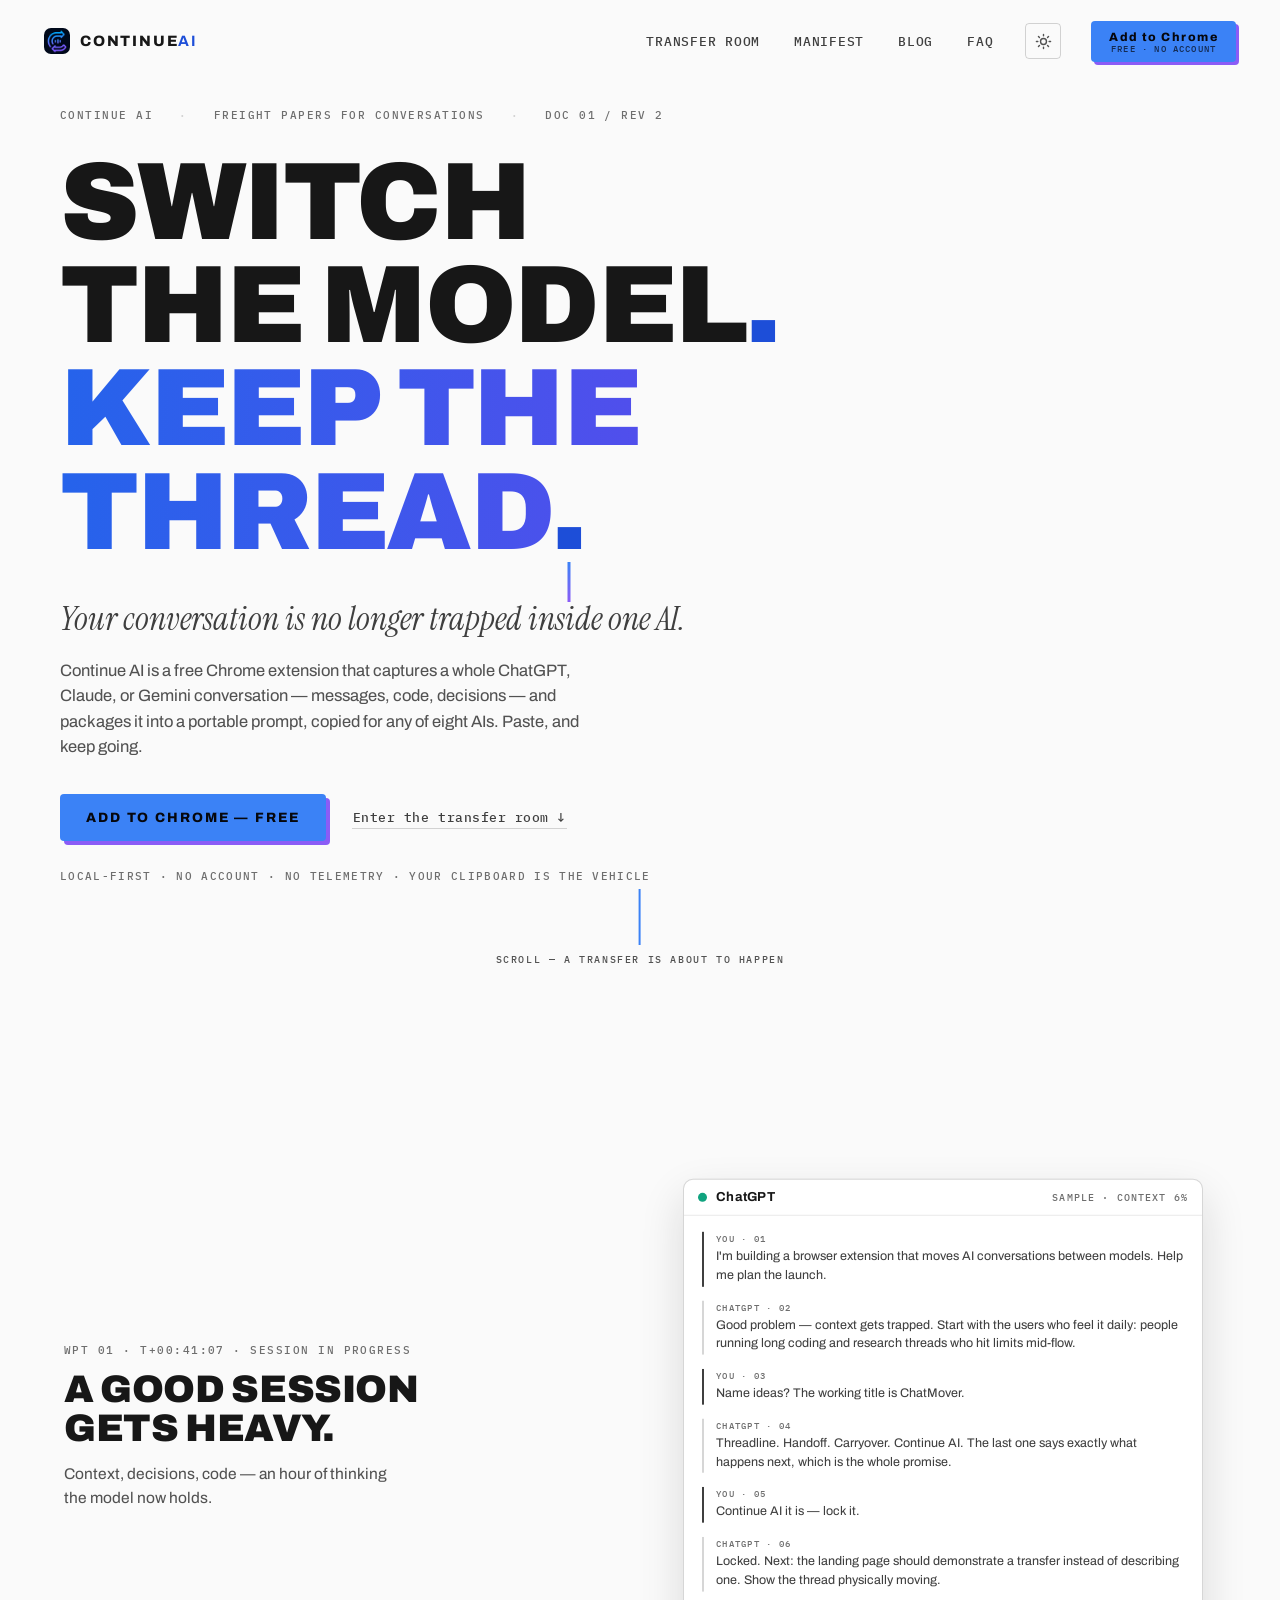
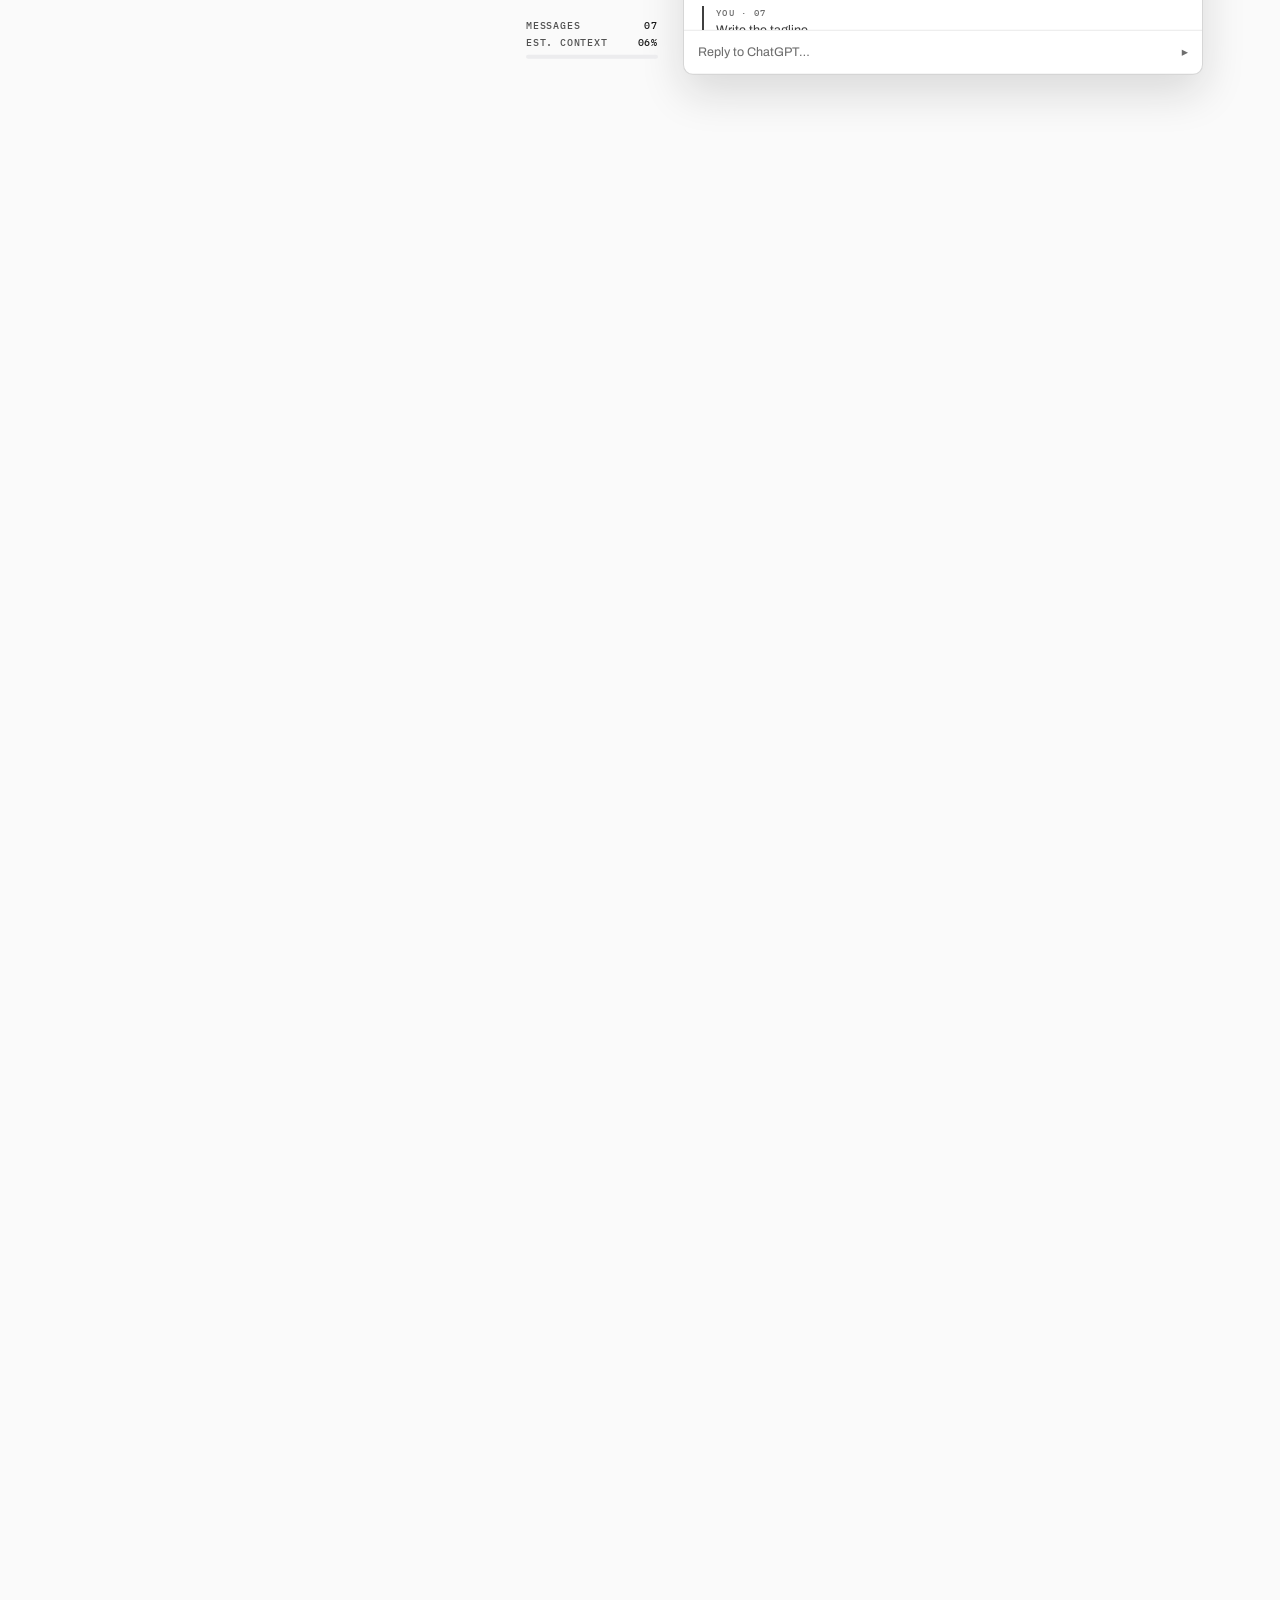
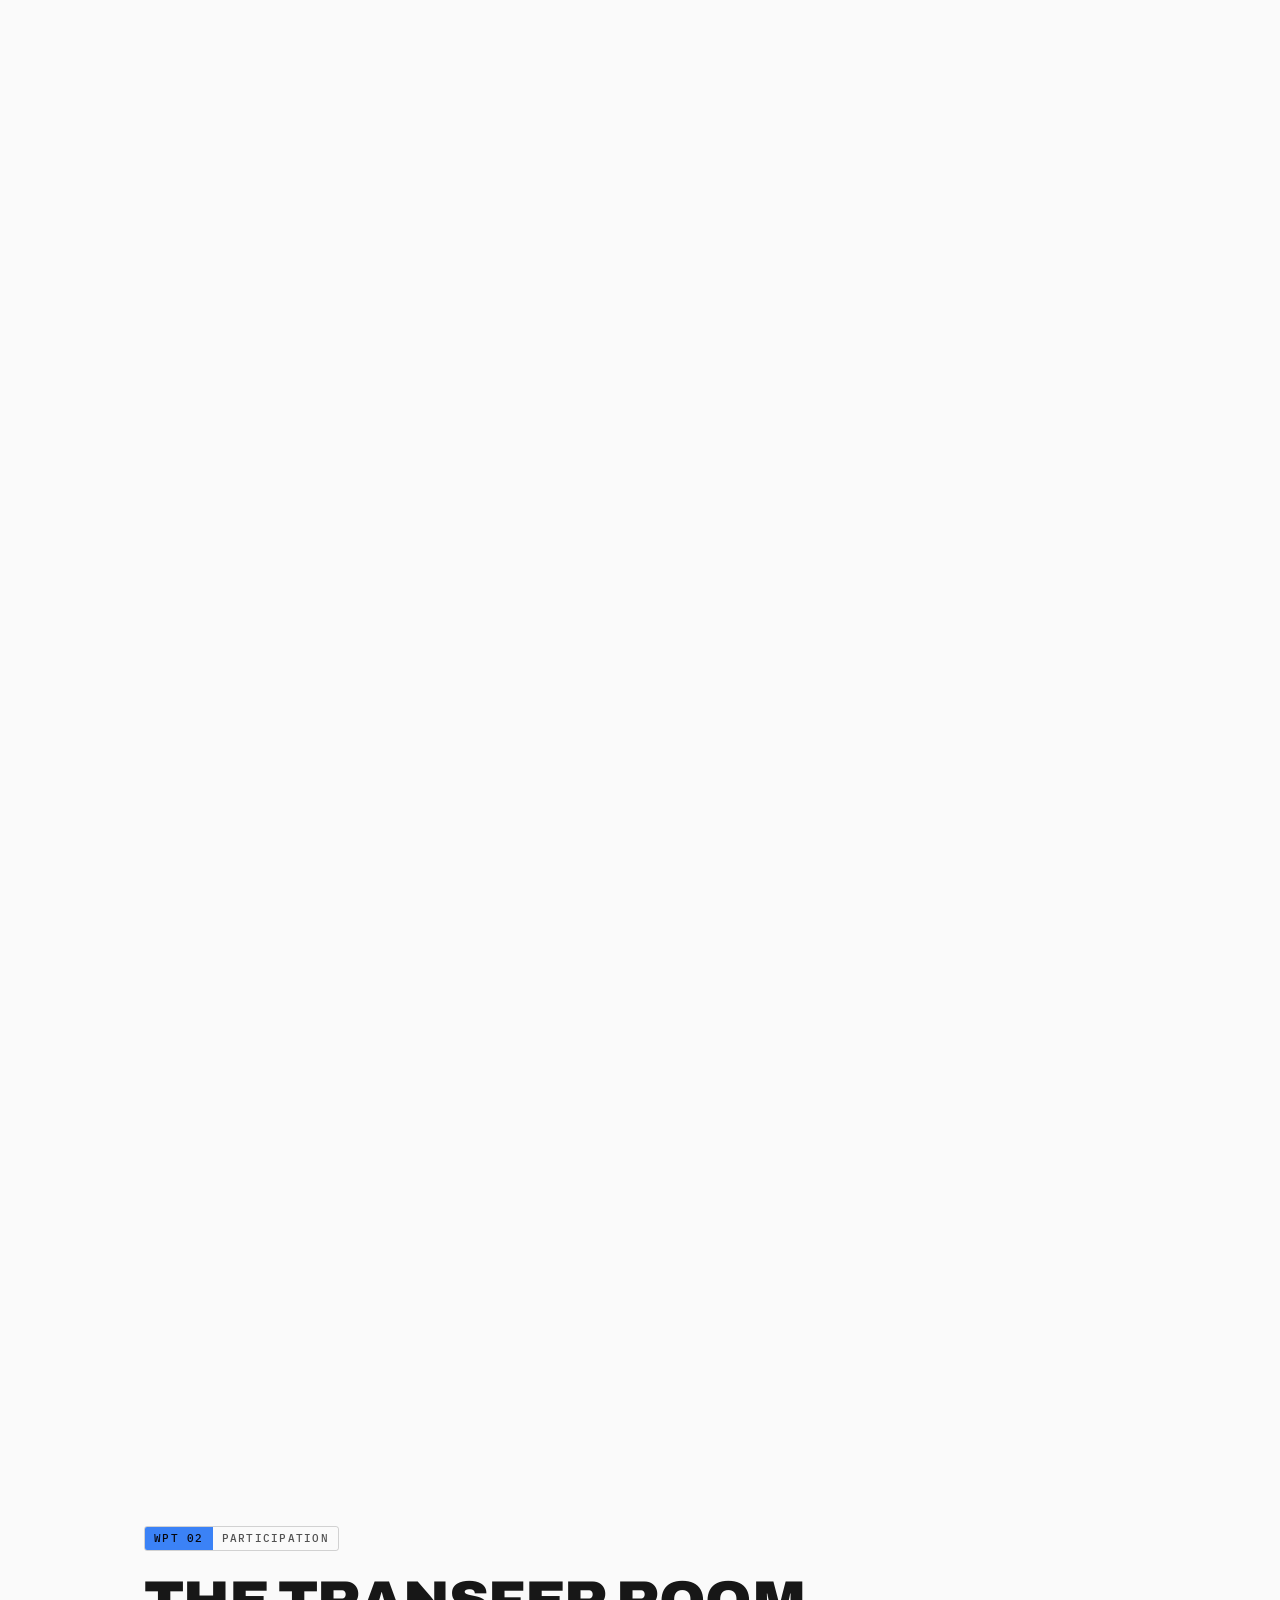
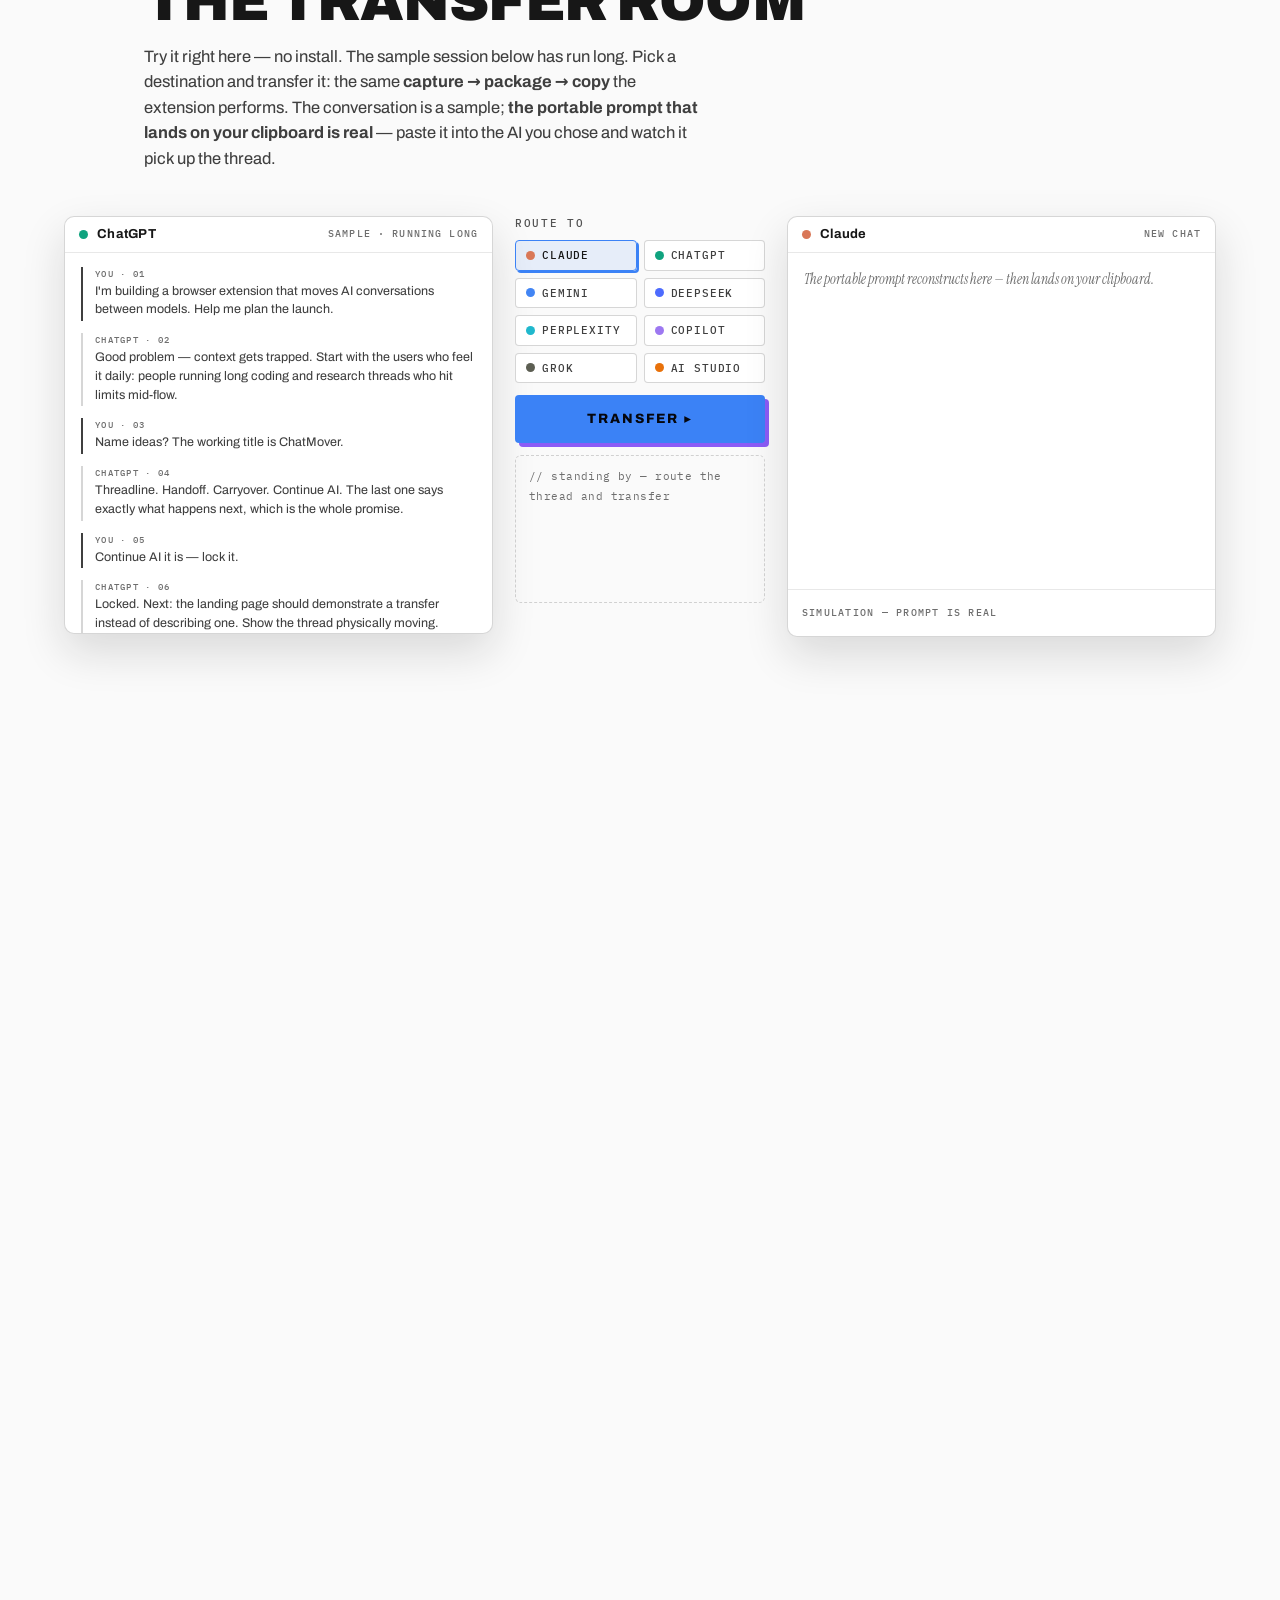
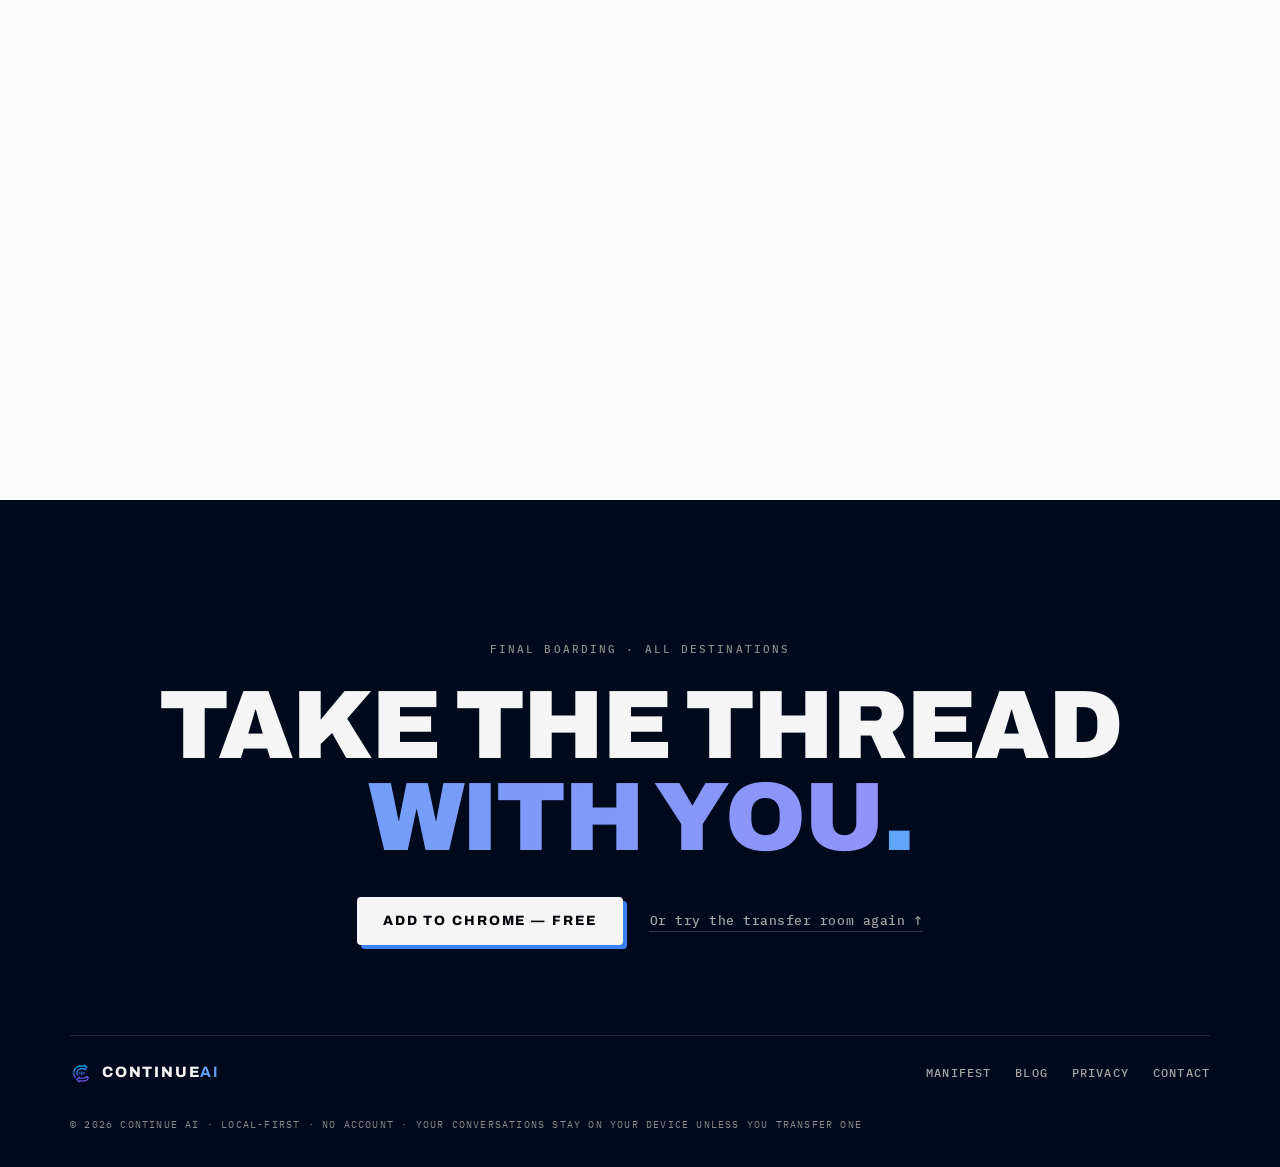
==== commit 54190f04: "feat(site): light mode + blog brought into the extension's design family Landing: full light theme v" ====
--- a/index.html
+++ b/index.html
@@ -25,13 +25,20 @@
   <link rel="preload" href="fonts/ibm-plex-mono-500.woff2" as="font" type="font/woff2" crossorigin>
   <link rel="preload" href="fonts/instrument-serif-400-italic.woff2" as="font" type="font/woff2" crossorigin>
   <script>
-    /* pre-paint: decide film vs storyboard here so the journey's 760vh scroll
-       runway exists before first layout — no shift when thread.js arrives */
-    document.documentElement.classList.add('js');
-    try {
-      if (!matchMedia('(prefers-reduced-motion: reduce)').matches)
-        document.documentElement.classList.add('film-on');
-    } catch (e) {}
+    /* pre-paint: theme (shared cr-theme key with the blog) + film vs storyboard,
+       both decided before first layout — no flash, no shift */
+    (function () {
+      var d = document.documentElement;
+      d.classList.add('js');
+      try {
+        var t = localStorage.getItem('cr-theme') ||
+                (matchMedia('(prefers-color-scheme: light)').matches ? 'light' : 'dark');
+        d.setAttribute('data-theme', t);
+      } catch (e) { d.setAttribute('data-theme', 'dark'); }
+      try {
+        if (!matchMedia('(prefers-reduced-motion: reduce)').matches) d.classList.add('film-on');
+      } catch (e) {}
+    })();
   </script>
   <link rel="stylesheet" href="thread.css">
   <script src="analytics.js" defer></script>
@@ -76,6 +83,10 @@
       <a href="#features">Manifest</a>
       <a href="/blog/">Blog</a>
       <a href="#faq">FAQ</a>
+      <button class="theme-btn" id="themeBtn" type="button" aria-label="Switch between dark and light theme">
+        <svg class="sun" viewBox="0 0 24 24" fill="none" stroke="currentColor" stroke-width="2" stroke-linecap="round" aria-hidden="true"><circle cx="12" cy="12" r="4.2"/><path d="M12 2v2M12 20v2M4.9 4.9l1.4 1.4M17.7 17.7l1.4 1.4M2 12h2M20 12h2M4.9 19.1l1.4-1.4M17.7 6.3l1.4-1.4"/></svg>
+        <svg class="moon" viewBox="0 0 24 24" fill="currentColor" aria-hidden="true"><path d="M21 12.8A8.5 8.5 0 1 1 11.2 3a6.6 6.6 0 0 0 9.8 9.8z"/></svg>
+      </button>
       <a class="cta" href="https://chromewebstore.google.com/detail/continue-ai-%E2%80%94-move-your-a/cojmibmimpeakmgllhpolgbjienedfkf" target="_blank" rel="noopener" data-cws>Add to Chrome<span class="cta-sub">FREE · NO ACCOUNT</span></a>
     </nav>
   </header>
--- a/thread.css
+++ b/thread.css
@@ -749,3 +749,62 @@
   }
   .cue-line::after { display: none; }
 }
+
+/* ═══════════════════════════════════════════════════════════════════
+   LIGHT MODE — html[data-theme="light"], set before paint.
+   The canvas flips to the extension family's light neutrals; the void,
+   last call, footer, and departures board stay night — the crossing
+   keeps its darkness in both themes. Transfer gradient unchanged.
+   ═══════════════════════════════════════════════════════════════════ */
+html[data-theme="light"] {
+  --bg:      #fafafa;
+  --bg-2:    #ececee;
+  --card:    #ffffff;
+  --tx:      #171717;
+  --tx-2:    #3f3f3f;
+  --mut:     #525252;
+  --faint:   #6e6e6e;
+  --line:    rgba(0, 0, 0, .16);
+  --hairline:rgba(0, 0, 0, .09);
+  --acc-2:   #1d4ed8;
+  --focus:   #1d4ed8;
+  --alarm:   #e11d48;
+  --warn:    #b45309;
+  color-scheme: light;
+}
+html[data-theme="light"] .chamber,
+html[data-theme="light"] .room-src,
+html[data-theme="light"] .room-dst { box-shadow: 0 18px 44px rgba(23, 23, 23, .14); }
+html[data-theme="light"] .msg.code .m-tx { background: rgba(0, 0, 0, .05); }
+html[data-theme="light"] .mini-cta:hover { background: #f1f1f1; }
+html[data-theme="light"] .scrap { box-shadow: 0 8px 20px rgba(0, 0, 0, .1); }
+html[data-theme="light"] .cap-waybill { box-shadow: 0 14px 34px rgba(0, 0, 0, .14); }
+html[data-theme="light"] .stub { box-shadow: 0 8px 18px rgba(0, 0, 0, .1); }
+html[data-theme="light"] .arrival .display .acc {
+  background: linear-gradient(94deg, #2563eb, #7c3aed);
+  -webkit-background-clip: text; background-clip: text;
+}
+html[data-theme="light"] .stamp-go { border-color: #6d28d9; color: #6d28d9; }
+html[data-theme="light"] ::selection { color: #ffffff; }
+
+/* always-night scopes: these sit on the void in BOTH themes, so their
+   text tokens are pinned to the dark-context values */
+.lastcall, .footer, .board, .frame.dark, .beat[data-dark], .capsule.dark {
+  --tx: #f5f5f5; --tx-2: #d4d4d4; --mut: #a3a3a3; --faint: #8a8a8a;
+  --line: rgba(255, 255, 255, .16); --hairline: rgba(255, 255, 255, .09);
+  --acc-2: #60a5fa;
+}
+.brand-word b { color: var(--acc-2); }
+
+/* ── theme toggle ── */
+.theme-btn {
+  display: inline-flex; align-items: center; justify-content: center;
+  width: 36px; height: 36px; border-radius: 4px; padding: 0;
+  border: 1px solid var(--line); background: transparent; color: var(--mut);
+  cursor: pointer; transition: color .15s, border-color .15s;
+}
+.theme-btn:hover { color: var(--tx); border-color: var(--mut); }
+.theme-btn svg { width: 17px; height: 17px; }
+.theme-btn .sun { display: none; }
+html[data-theme="light"] .theme-btn .moon { display: none; }
+html[data-theme="light"] .theme-btn .sun { display: block; }
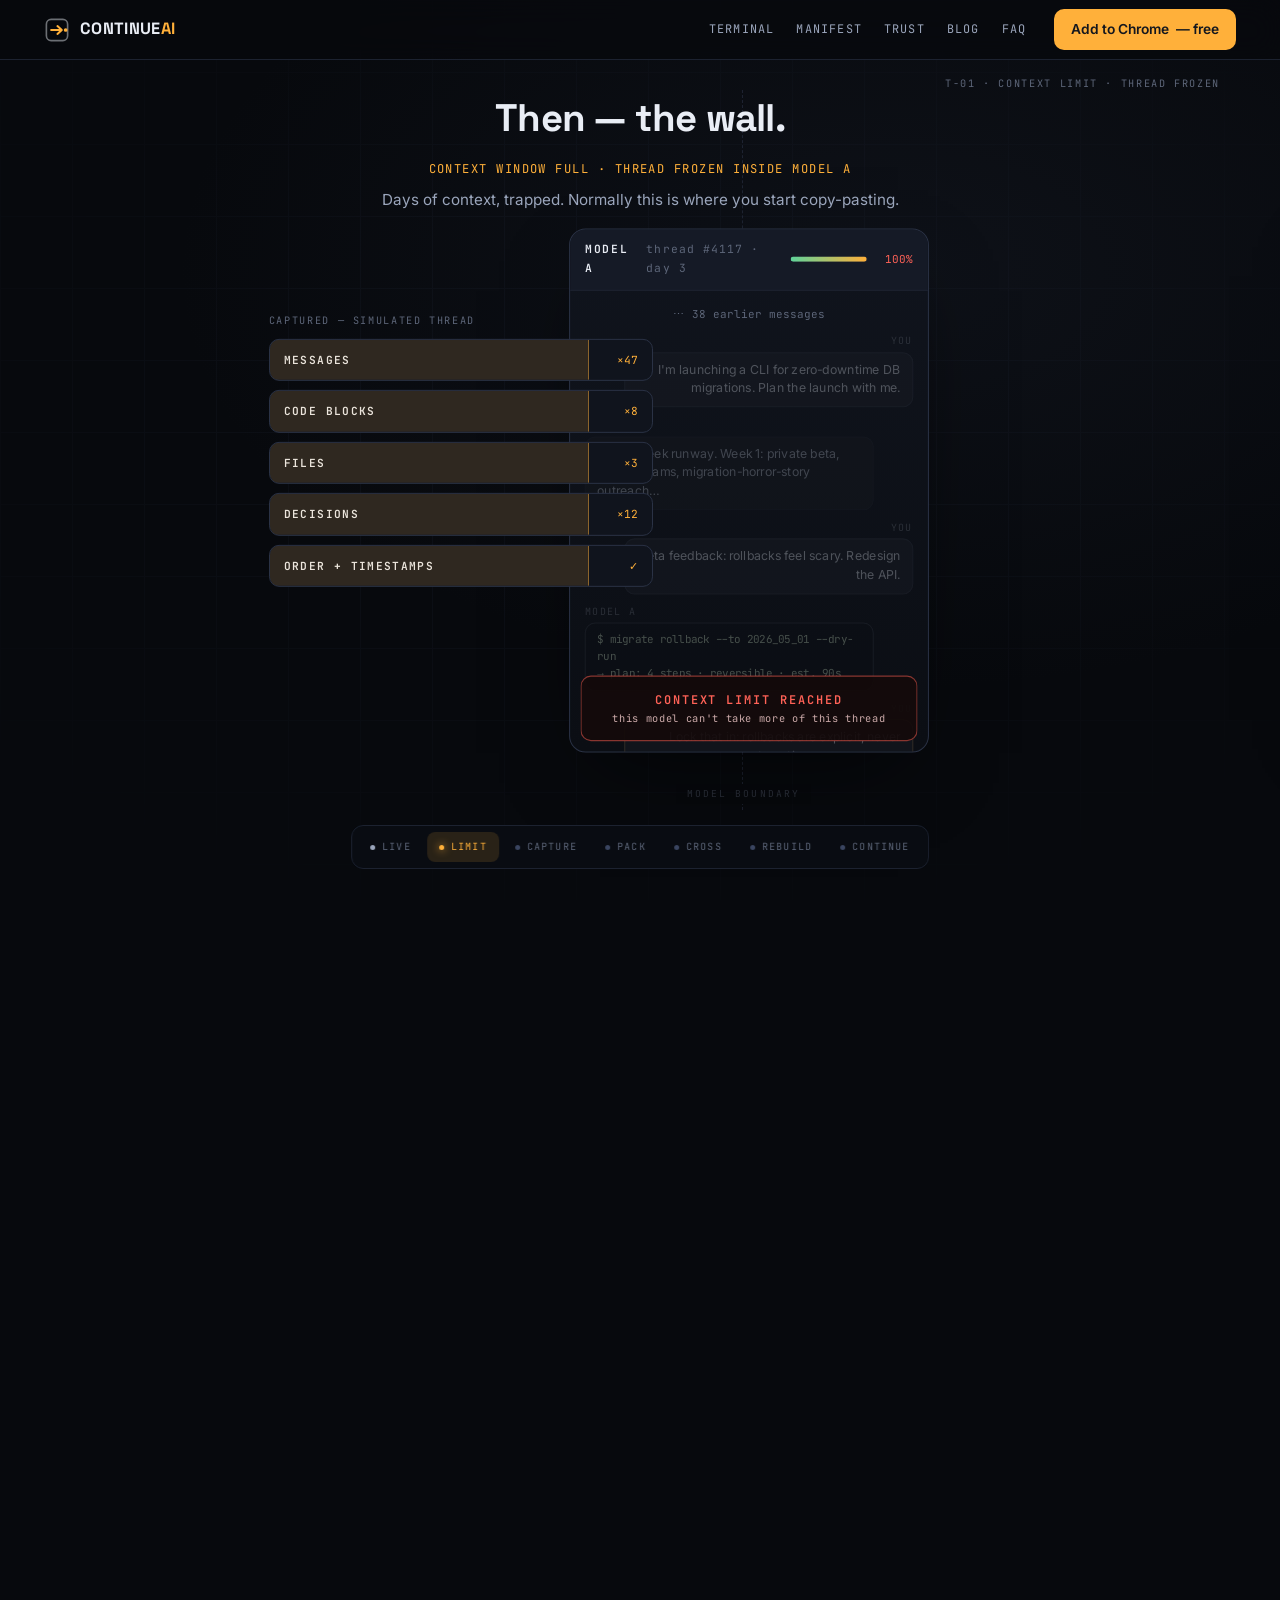
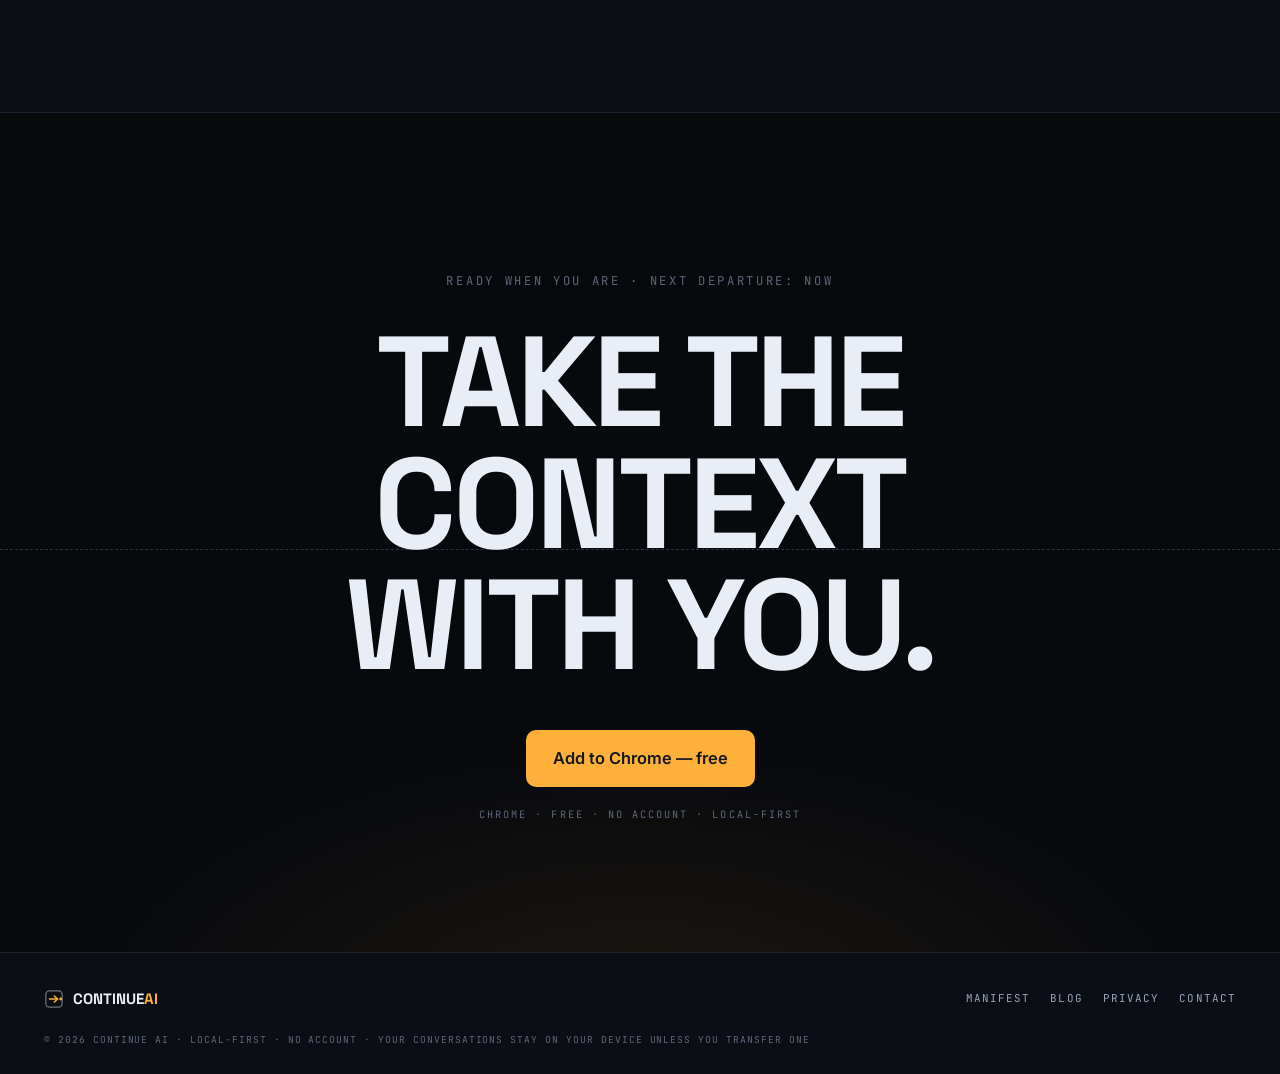
==== commit 66d23179: "feat(site): TRANSIT — rebuild the landing page as a scroll-driven context-transfer experience Replac" ====
--- a/index.html
+++ b/index.html
@@ -1,48 +1,31 @@
 <!doctype html>
-<html lang="en">
+<html lang="en" class="no-js">
 <head>
   <meta charset="utf-8">
   <meta name="viewport" content="width=device-width, initial-scale=1">
-  <meta name="theme-color" content="#0a0a0a">
-  <title>Continue AI — switch the model, keep the thread</title>
-  <meta name="description" content="Free Chrome extension that makes an AI conversation portable. Capture a whole ChatGPT, Claude, or Gemini thread — messages, code, decisions — package it into a portable prompt, and continue it on any of eight AIs. Local-first: no account, no telemetry, nothing leaves your device unless you transfer it.">
+  <title>Continue AI — Move any AI chat to another model without losing context</title>
+  <meta name="description" content="Free Chrome extension that makes an AI conversation portable. Capture the whole thread on ChatGPT, Claude, or Gemini — messages, code, decisions — and continue it on any of eight AIs. Local-first, no account.">
   <meta name="keywords" content="transfer AI chat, continue AI conversation, switch AI without losing context, move chatgpt conversation to claude, ai chat transfer extension, hit context limit, chatgpt claude gemini handoff, export ai chat pdf">
-  <link rel="canonical" href="https://continue-ai-lilac.vercel.app/">
+  <link rel="canonical" href="https://continue-ai.netlify.app/">
   <!-- Open Graph -->
-  <meta property="og:title" content="Continue AI — switch the model, keep the thread">
-  <meta property="og:description" content="Your conversation is no longer trapped inside one AI. Capture the whole thread, package it, and continue on any of eight models. Local-first, no account.">
+  <meta property="og:title" content="Continue AI — your conversation is portable now">
+  <meta property="og:description" content="Capture a whole AI conversation and continue it on another model. One click, nothing lost. Local-first, no account.">
   <meta property="og:type" content="website">
-  <meta property="og:url" content="https://continue-ai-lilac.vercel.app/">
-  <meta property="og:image" content="https://continue-ai-lilac.vercel.app/og/cover.png">
+  <meta property="og:url" content="https://continue-ai.netlify.app/">
+  <meta property="og:image" content="https://continue-ai.netlify.app/og/cover.png">
   <meta property="og:image:width" content="1200">
   <meta property="og:image:height" content="630">
-  <meta property="og:image:alt" content="Continue AI — a conversation leaves one AI as a glowing blue-to-violet context capsule and continues inside another. Switch the model, keep the thread.">
+  <meta property="og:image:alt" content="Continue AI — a context capsule crossing the boundary between two AI models.">
   <meta name="twitter:card" content="summary_large_image">
-  <meta name="twitter:image" content="https://continue-ai-lilac.vercel.app/og/cover.png">
-  <link rel="icon" type="image/png" sizes="128x128" href="/icon.png">
-  <link rel="preload" href="fonts/archivo-100-900.woff2" as="font" type="font/woff2" crossorigin>
-  <link rel="preload" href="fonts/ibm-plex-mono-400.woff2" as="font" type="font/woff2" crossorigin>
-  <link rel="preload" href="fonts/ibm-plex-mono-500.woff2" as="font" type="font/woff2" crossorigin>
-  <link rel="preload" href="fonts/instrument-serif-400-italic.woff2" as="font" type="font/woff2" crossorigin>
-  <script>
-    /* pre-paint: theme (shared cr-theme key with the blog) + film vs storyboard,
-       both decided before first layout — no flash, no shift */
-    (function () {
-      var d = document.documentElement;
-      d.classList.add('js');
-      try {
-        var t = localStorage.getItem('cr-theme') ||
-                (matchMedia('(prefers-color-scheme: light)').matches ? 'light' : 'dark');
-        d.setAttribute('data-theme', t);
-      } catch (e) { d.setAttribute('data-theme', 'dark'); }
-      try {
-        if (!matchMedia('(prefers-reduced-motion: reduce)').matches) d.classList.add('film-on');
-      } catch (e) {}
-    })();
-  </script>
-  <link rel="stylesheet" href="thread.css">
+  <meta name="twitter:image" content="https://continue-ai.netlify.app/og/cover.png">
+  <meta name="theme-color" content="#07090d">
+  <link rel="icon" href="data:image/svg+xml,%3Csvg xmlns='http://www.w3.org/2000/svg' viewBox='0 0 24 24'%3E%3Crect width='24' height='24' rx='5' fill='%2307090d'/%3E%3Crect x='3.2' y='3.2' width='17.6' height='17.6' rx='3.6' fill='none' stroke='%23303b52' stroke-width='1.4'/%3E%3Cpath d='M7 12h8.4' stroke='%23ffb03a' stroke-width='1.8' stroke-linecap='round'/%3E%3Cpath d='M12.6 8.6l3.9 3.4-3.9 3.4' fill='none' stroke='%23ffb03a' stroke-width='1.8' stroke-linecap='round' stroke-linejoin='round'/%3E%3Ccircle cx='19.6' cy='12' r='1.6' fill='%23ffb03a'/%3E%3C/svg%3E">
+  <script>document.documentElement.classList.remove('no-js');</script>
+  <link rel="preload" href="fonts/space-grotesk-latin-700-normal.woff2" as="font" type="font/woff2" crossorigin>
+  <link rel="preload" href="fonts/jetbrains-mono-latin-400-normal.woff2" as="font" type="font/woff2" crossorigin>
+  <link rel="stylesheet" href="transit.css">
   <script src="analytics.js" defer></script>
-  <script src="thread.js" defer></script>
+  <script src="transit.js" defer></script>
   <script type="application/ld+json">
   {
     "@context": "https://schema.org",
@@ -60,416 +43,462 @@
   {
     "@context": "https://schema.org",
     "@type": "SoftwareApplication",
-    "name": "Continue AI — switch the model, keep the thread",
+    "name": "Continue AI — Move any AI chat to another model",
     "applicationCategory": "BrowserApplication",
     "operatingSystem": "Chrome",
-    "url": "https://continue-ai-lilac.vercel.app/",
+    "url": "https://continue-ai.netlify.app/",
     "downloadUrl": "https://chromewebstore.google.com/detail/continue-ai-%E2%80%94-move-your-a/cojmibmimpeakmgllhpolgbjienedfkf",
-    "description": "Continue any AI conversation on another model. Capture the whole thread on ChatGPT, Claude, or Gemini and continue it on any of eight AIs without losing context. Local-first, no account.",
+    "description": "Continue any AI conversation on another model in one click. Capture the whole thread — messages, code, decisions — and move it without losing context. Local-first, no account.",
     "offers": { "@type": "Offer", "price": "0", "priceCurrency": "USD" }
   }
   </script>
 </head>
 <body>
-  <div class="progress-rail" aria-hidden="true"><b id="progressBar"></b></div>
-
-  <header class="nav">
-    <a class="brand" href="#top" aria-label="Continue AI — back to top">
-      <img src="/icon.png" width="26" height="26" alt="">
-      <span class="brand-word">CONTINUE<b>AI</b></span>
+  <a class="skip" href="#main">Skip to content</a>
+
+  <header class="bar" id="bar">
+    <a class="brand" href="#top" aria-label="Continue AI — home">
+      <svg class="brand-mark" width="26" height="26" viewBox="0 0 24 24" aria-hidden="true">
+        <rect x="2.2" y="2.2" width="19.6" height="19.6" rx="4.4" fill="none" stroke="currentColor" stroke-opacity=".45" stroke-width="1.5"/>
+        <path d="M6.6 12h8.6" stroke="var(--amber)" stroke-width="1.9" stroke-linecap="round"/>
+        <path d="M12.4 8.4l4 3.6-4 3.6" fill="none" stroke="var(--amber)" stroke-width="1.9" stroke-linecap="round" stroke-linejoin="round"/>
+        <circle cx="20" cy="12" r="1.7" fill="var(--amber)"/>
+      </svg>
+      <span class="brand-word">CONTINUE<em>AI</em></span>
     </a>
-    <nav class="navlinks" aria-label="Site">
-      <a href="#try">Transfer room</a>
+    <nav class="bar-nav" aria-label="Site">
+      <a href="#try">Terminal</a>
       <a href="#features">Manifest</a>
+      <a href="#privacy">Trust</a>
       <a href="/blog/">Blog</a>
       <a href="#faq">FAQ</a>
-      <button class="theme-btn" id="themeBtn" type="button" aria-label="Switch between dark and light theme">
-        <svg class="sun" viewBox="0 0 24 24" fill="none" stroke="currentColor" stroke-width="2" stroke-linecap="round" aria-hidden="true"><circle cx="12" cy="12" r="4.2"/><path d="M12 2v2M12 20v2M4.9 4.9l1.4 1.4M17.7 17.7l1.4 1.4M2 12h2M20 12h2M4.9 19.1l1.4-1.4M17.7 6.3l1.4-1.4"/></svg>
-        <svg class="moon" viewBox="0 0 24 24" fill="currentColor" aria-hidden="true"><path d="M21 12.8A8.5 8.5 0 1 1 11.2 3a6.6 6.6 0 0 0 9.8 9.8z"/></svg>
-      </button>
-      <a class="cta" href="https://chromewebstore.google.com/detail/continue-ai-%E2%80%94-move-your-a/cojmibmimpeakmgllhpolgbjienedfkf" target="_blank" rel="noopener" data-cws>Add to Chrome<span class="cta-sub">FREE · NO ACCOUNT</span></a>
     </nav>
+    <a class="btn btn-amber btn-bar" href="https://chromewebstore.google.com/detail/continue-ai-%E2%80%94-move-your-a/cojmibmimpeakmgllhpolgbjienedfkf" target="_blank" rel="noopener">Add to Chrome<span class="btn-free"> — free</span></a>
   </header>
 
-  <main id="top">
-
-    <!-- ═══════════ S1 · ARRIVAL ═══════════ -->
-    <section class="arrival" aria-labelledby="h-arrival">
-      <p class="doc-line" aria-hidden="true"><span>CONTINUE AI</span><span>FREIGHT PAPERS FOR CONVERSATIONS</span><span>DOC 01 / REV 2</span></p>
-      <h1 id="h-arrival" class="display">
-        <span class="dl">SWITCH</span>
-        <span class="dl">THE&nbsp;MODEL<em class="punct">.</em></span>
-        <span class="dl acc">KEEP&nbsp;THE</span>
-        <span class="dl acc">THREAD<em class="punct tstart">.</em></span>
-      </h1>
-      <p class="whisper">Your conversation is no longer trapped inside one&nbsp;AI.</p>
-      <p class="explain">Continue AI is a free Chrome extension that captures a whole ChatGPT, Claude, or Gemini conversation — messages, code, decisions — and packages it into a portable prompt, copied for any of eight AIs. Paste, and keep going.</p>
-      <div class="cta-row">
-        <a class="btn-main" href="https://chromewebstore.google.com/detail/continue-ai-%E2%80%94-move-your-a/cojmibmimpeakmgllhpolgbjienedfkf" target="_blank" rel="noopener" data-cws>ADD TO CHROME — FREE</a>
-        <a class="btn-quiet" href="#try">Enter the transfer room ↓</a>
-      </div>
-      <p class="facts" aria-label="Key facts">LOCAL-FIRST · NO ACCOUNT · NO TELEMETRY · YOUR CLIPBOARD IS THE VEHICLE</p>
-      <div class="scroll-cue" aria-hidden="true">
-        <span class="cue-line"></span>
-        <span class="cue-text">SCROLL — A TRANSFER IS ABOUT TO HAPPEN</span>
-      </div>
-    </section>
-
-    <!-- ═══════════ S2 · THE JOURNEY (scroll-scrubbed film + static storyboard fallback) ═══════════ -->
-    <section class="journey" id="journey" aria-labelledby="h-journey">
-      <h2 class="visually-hidden" id="h-journey">How a transfer happens</h2>
-
-      <!-- Storyboard: canonical narrative. Visible when the film can't run; read by screen readers always. -->
-      <div class="journey-story" id="journeyStory">
-        <p class="wpt" aria-hidden="true"><b>WPT 01</b><span>THE JOURNEY — HOW A TRANSFER HAPPENS</span></p>
-        <figure class="frame">
-          <figcaption><span class="fnum">01</span><strong>The long chat.</strong> A good session gets heavy. Context, decisions, code — an hour of thinking that the model now holds.</figcaption>
-          <div class="f-art f-chat" aria-hidden="true"><i></i><i></i><i></i><i></i><i></i><span class="f-meter"><b style="width:64%"></b></span></div>
+  <main id="main">
+    <!-- ============================================================
+         ACT I — THE CROSSING
+         One sticky stage. Scroll drives a conversation out of Model A,
+         through capture → package → transfer → rebuild, into Model B.
+         ============================================================ -->
+    <section class="crossing" id="top" aria-label="Watch a conversation move between two AI models as you scroll">
+      <div class="x-track" id="xTrack">
+        <div class="x-stage" id="xStage">
+          <div class="x-grid" aria-hidden="true"></div>
+
+          <!-- Scene captions (real text, read in order by screen readers) -->
+          <div class="x-cap x-cap-hero" data-cap="0">
+            <p class="x-eyebrow mono"><span class="pip" aria-hidden="true"></span>FREE CHROME EXTENSION · NO ACCOUNT · LOCAL-FIRST</p>
+            <h1 class="x-h1">YOUR CHAT<br>SHOULDN'T BELONG<br>TO THE MODEL.</h1>
+            <p class="x-lead">Continue AI captures a whole AI conversation — messages, code, decisions — and moves it to another model without losing anything. Scroll: <b>you're about to watch one cross.</b></p>
+            <div class="x-cta">
+              <a class="btn btn-amber btn-lg" href="https://chromewebstore.google.com/detail/continue-ai-%E2%80%94-move-your-a/cojmibmimpeakmgllhpolgbjienedfkf" target="_blank" rel="noopener">Add to Chrome — free</a>
+              <a class="btn btn-ghost btn-lg" href="#try">Skip to the terminal</a>
+            </div>
+            <p class="x-scrollhint mono" aria-hidden="true">SCROLL TO MOVE THE CONVERSATION<span class="x-scrolltick"></span></p>
+          </div>
+
+          <div class="x-cap x-cap-side" data-cap="1">
+            <h2>Then — the wall.</h2>
+            <p class="x-note mono">CONTEXT WINDOW FULL · THREAD FROZEN INSIDE MODEL A</p>
+            <p class="x-side-p">Days of context, trapped. Normally this is where you start copy-pasting.</p>
+          </div>
+
+          <div class="x-cap x-cap-side" data-cap="2">
+            <h2>Continue AI captures the whole thread.</h2>
+            <p class="x-note mono">EXTRACTING · MESSAGES 47 · CODE 8 · FILES 3 · DECISIONS 12</p>
+            <p class="x-side-p">Everything the conversation is made of — not just the visible text.</p>
+          </div>
+
+          <div class="x-cap x-cap-side" data-cap="3">
+            <h2>Packs it into a portable context.</h2>
+            <p class="x-note mono">MANIFEST SEALED · ORDER PRESERVED · INTEGRITY 100%</p>
+            <p class="x-side-p">A single object any model can read. Yours, not theirs.</p>
+          </div>
+
+          <div class="x-cap x-cap-side" data-cap="4">
+            <h2>Carries it across the boundary.</h2>
+            <p class="x-note mono">ROUTING → MODEL B · CLEARANCE GRANTED</p>
+            <p class="x-side-p">The part that used to be impossible.</p>
+          </div>
+
+          <div class="x-cap x-cap-side" data-cap="5">
+            <h2>And the conversation rebuilds itself.</h2>
+            <p class="x-note mono">RECONSTRUCTING 47/47 · NOTHING DROPPED</p>
+            <p class="x-side-p">Same thread. Different mind.</p>
+          </div>
+
+          <div class="x-cap x-cap-end" data-cap="6">
+            <h2 class="x-h2end">SWITCH THE MODEL.<br>KEEP THE CONVERSATION.</h2>
+            <p class="x-lead x-lead-end">That's the whole product. One click, on the real page.</p>
+            <div class="x-cta">
+              <a class="btn btn-amber btn-lg" href="https://chromewebstore.google.com/detail/continue-ai-%E2%80%94-move-your-a/cojmibmimpeakmgllhpolgbjienedfkf" target="_blank" rel="noopener">Add to Chrome — free</a>
+              <a class="btn btn-ghost btn-lg" href="#try">Run a transfer yourself ↓</a>
+            </div>
+          </div>
+
+          <!-- Chamber A — the source model -->
+          <figure class="chamber chamber-a" aria-hidden="true">
+            <figcaption class="ch-bar mono">
+              <span class="ch-name">MODEL A</span>
+              <span class="ch-sub">thread #4117 · day 3</span>
+              <span class="ch-gauge"><i id="xGauge"></i></span>
+              <span class="ch-pct" id="xPct">62%</span>
+            </figcaption>
+            <div class="ch-body">
+              <p class="ch-ellip mono">⋯ 38 earlier messages</p>
+              <div class="ch-thread" id="xThreadA">
+                <div class="am u" style="--i:0"><i>YOU</i><span>I'm launching a CLI for zero-downtime DB migrations. Plan the launch with me.</span></div>
+                <div class="am a" style="--i:1"><i>MODEL A</i><span>Three-week runway. Week 1: private beta, twenty teams, migration-horror-story outreach…</span></div>
+                <div class="am u" style="--i:2"><i>YOU</i><span>Beta feedback: rollbacks feel scary. Redesign the API.</span></div>
+                <div class="am a code" style="--i:3"><i>MODEL A</i><span><code>$ migrate rollback --to 2026_05_01 --dry-run<br>→ plan: 4 steps · reversible · est. 90s</code></span></div>
+                <div class="am u dec" style="--i:4"><i>YOU</i><span>Lock that in: rollbacks are explicit, never automatic. <em class="dec-tag mono">DECISION №11</em></span></div>
+                <div class="am a" style="--i:5"><i>MODEL A</i><span>Locked. Docs outline updated — “Rollbacks you can rehearse.”</span></div>
+                <div class="am u" style="--i:6"><i>YOU</i><span>Now draft the pricing page. Three tiers, migrate-away guarantee—</span></div>
+              </div>
+              <div class="ch-limit mono"><b>CONTEXT LIMIT REACHED</b><span>this model can't take more of this thread</span></div>
+            </div>
+          </figure>
+
+          <!-- Strata — the captured layers -->
+          <div class="strata" aria-hidden="true">
+            <p class="strata-h mono">CAPTURED — SIMULATED THREAD</p>
+            <div class="st" style="--i:0"><b>MESSAGES</b><span class="st-n">×47</span><i class="st-fill"></i></div>
+            <div class="st" style="--i:1"><b>CODE BLOCKS</b><span class="st-n">×8</span><i class="st-fill"></i></div>
+            <div class="st" style="--i:2"><b>FILES</b><span class="st-n">×3</span><i class="st-fill"></i></div>
+            <div class="st" style="--i:3"><b>DECISIONS</b><span class="st-n">×12</span><i class="st-fill"></i></div>
+            <div class="st" style="--i:4"><b>ORDER + TIMESTAMPS</b><span class="st-n">✓</span><i class="st-fill"></i></div>
+          </div>
+
+          <!-- The capsule -->
+          <div class="capsule" id="xCapsule" aria-hidden="true">
+            <i class="cap-trail"></i>
+            <div class="cap-core">
+              <svg class="cap-mark" width="18" height="18" viewBox="0 0 24 24" aria-hidden="true">
+                <rect x="2.2" y="2.2" width="19.6" height="19.6" rx="4.4" fill="none" stroke="currentColor" stroke-opacity=".6" stroke-width="1.6"/>
+                <path d="M6.6 12h8.6M12.4 8.4l4 3.6-4 3.6" fill="none" stroke="currentColor" stroke-width="1.9" stroke-linecap="round" stroke-linejoin="round"/>
+              </svg>
+              <b class="mono">CTX·CAPSULE</b>
+              <span class="cap-meta mono">47 MSG · 8 CODE · 3 FILES · 12 DECISIONS</span>
+              <span class="cap-int mono">INTEGRITY 100%</span>
+            </div>
+          </div>
+
+          <!-- Boundary + route + stamp -->
+          <div class="boundary" aria-hidden="true"><span class="bd-label mono">MODEL BOUNDARY</span></div>
+          <div class="route" aria-hidden="true"><i class="route-line"></i><i class="route-t t1"></i><i class="route-t t2"></i><i class="route-t t3"></i></div>
+          <div class="stamp mono" id="xStamp" aria-hidden="true">BOUNDARY CLEARED<span>CONTEXT INTACT</span></div>
+
+          <!-- Chamber B — the destination model -->
+          <figure class="chamber chamber-b" aria-hidden="true">
+            <figcaption class="ch-bar mono">
+              <span class="ch-name">MODEL B</span>
+              <span class="ch-sub">new chat</span>
+              <span class="ch-b-state" id="xBState">EMPTY</span>
+            </figcaption>
+            <div class="ch-body">
+              <p class="ch-empty mono" id="xEmpty">— NEW CHAT · NO CONTEXT —</p>
+              <div class="ch-thread ch-thread-b">
+                <div class="am u" style="--i:0"><i>YOU</i><span>I'm launching a CLI for zero-downtime DB migrations…</span></div>
+                <div class="am a" style="--i:1"><i>MODEL B</i><span>Three-week runway. Week 1: private beta, twenty teams…</span></div>
+                <div class="am a code" style="--i:2"><i>MODEL B</i><span><code>$ migrate rollback --to 2026_05_01 --dry-run</code></span></div>
+                <div class="am u dec" style="--i:3"><i>YOU</i><span>Rollbacks are explicit, never automatic. <em class="dec-tag mono">DECISION №11</em></span></div>
+                <div class="am a typeline" style="--i:4"><i>MODEL B</i><span id="xType"></span><b class="caret" aria-hidden="true"></b></div>
+              </div>
+            </div>
+          </figure>
+
+          <!-- Waypoint rail -->
+          <nav class="waypoints mono" id="xWaypoints" aria-label="Transfer timeline — jump to a step">
+            <button type="button" data-w="0"><i></i>LIVE</button>
+            <button type="button" data-w="1"><i></i>LIMIT</button>
+            <button type="button" data-w="2"><i></i>CAPTURE</button>
+            <button type="button" data-w="3"><i></i>PACK</button>
+            <button type="button" data-w="4"><i></i>CROSS</button>
+            <button type="button" data-w="5"><i></i>REBUILD</button>
+            <button type="button" data-w="6"><i></i>CONTINUE</button>
+          </nav>
+
+          <p class="x-readout mono" id="xReadout" aria-hidden="true">T-00 · LIVE THREAD · MODEL A</p>
+        </div>
+      </div>
+    </section>
+
+    <!-- ============================================================
+         ACT II — THE ALTERNATIVE (manual chaos vs one click)
+         ============================================================ -->
+    <section class="oldway" id="oldway" aria-labelledby="owTitle">
+      <header class="sec-head">
+        <p class="sec-kicker mono">02 · THE ALTERNATIVE</p>
+        <h2 id="owTitle">Without it, the move is manual.</h2>
+        <p class="sec-sub">Copy. Paste. Notice the code didn't make it. Scroll back. Copy again. Re-explain three days of decisions. Or—</p>
+      </header>
+      <div class="ow-grid">
+        <figure class="ow-pane ow-manual">
+          <figcaption class="ow-cap mono">BY HAND
+            <button type="button" id="owReplay" class="ow-replay mono" aria-label="Replay the manual copy-paste simulation">↺ REPLAY</button>
+          </figcaption>
+          <div class="ow-window" id="owWindow" aria-hidden="true">
+            <span class="ow-frag" style="--i:0">launch plan — wk 1: private beta…</span>
+            <span class="ow-frag" style="--i:1">$ migrate rollback --to 2026_05…</span>
+            <span class="ow-frag miss" style="--i:2">[code block — didn't paste]</span>
+            <span class="ow-frag" style="--i:3">pricing tiers: $0 / $29 / $99?</span>
+            <span class="ow-frag" style="--i:4">wait — what did we decide<br>about rollbacks?</span>
+            <span class="ow-frag" style="--i:5">**bold** gone · list flattened</span>
+            <span class="ow-frag miss" style="--i:6">…38 earlier messages, not copied</span>
+          </div>
+          <ol class="ow-log mono" id="owLog"></ol>
+          <p class="ow-verdict mono is-warn" id="owVerdict">RESULT · PARTIAL CONTEXT · FORMATTING LOST · ~11 MIN</p>
         </figure>
-        <figure class="frame">
-          <figcaption><span class="fnum">02</span><strong>The wall.</strong> Context limit reached. Every model has one — this is where conversations usually go to die.</figcaption>
-          <div class="f-art f-wall" aria-hidden="true"><i></i><i></i><span class="f-stamp">CONTEXT LIMIT</span></div>
+        <figure class="ow-pane ow-auto">
+          <figcaption class="ow-cap mono">WITH CONTINUE AI</figcaption>
+          <div class="ow-window ow-clean" aria-hidden="true">
+            <div class="ow-onebtn mono" id="owOneBtn">▸ CONTINUE ON&nbsp;<b>CLAUDE</b></div>
+            <div class="ow-capsule mono" id="owCapsule">
+              <svg width="15" height="15" viewBox="0 0 24 24" aria-hidden="true"><rect x="2.2" y="2.2" width="19.6" height="19.6" rx="4.4" fill="none" stroke="currentColor" stroke-opacity=".6" stroke-width="1.6"/><path d="M6.6 12h8.6M12.4 8.4l4 3.6-4 3.6" fill="none" stroke="currentColor" stroke-width="1.9" stroke-linecap="round" stroke-linejoin="round"/></svg>
+              CTX·CAPSULE — THE WHOLE THREAD
+            </div>
+          </div>
+          <ol class="ow-log mono ow-log-static"><li class="on">▸ one click</li><li class="on">▸ everything carried</li></ol>
+          <p class="ow-verdict mono is-ok">RESULT · FULL CONTEXT · READY TO PASTE · SECONDS</p>
         </figure>
-        <figure class="frame">
-          <figcaption><span class="fnum">03</span><strong>Capture.</strong> Continue AI captures the thread — all of it. Not the part on screen: the whole conversation, tagged and ordered.</figcaption>
-          <div class="f-art f-cap" aria-hidden="true"><i data-t="USER"></i><i data-t="ASSISTANT"></i><i data-t="CODE"></i><i data-t="DECISION"></i></div>
-        </figure>
-        <figure class="frame">
-          <figcaption><span class="fnum">04</span><strong>Package.</strong> Everything compresses into one portable prompt — a capsule with everything the next model needs.</figcaption>
-          <div class="f-art f-pack" aria-hidden="true"><span class="f-capsule">CTX-CAPSULE ▮ FULL THREAD</span></div>
-        </figure>
-        <figure class="frame dark">
-          <figcaption><span class="fnum">05</span><strong>The crossing.</strong> The space between models is empty — no Continue AI cloud, no account, no telemetry. The capsule rides your clipboard from one tab to the next.</figcaption>
-          <div class="f-art f-cross" aria-hidden="true"><b>◦ CHATGPT</b><span class="f-route"></span><b class="on">● CLAUDE</b></div>
-        </figure>
-        <figure class="frame">
-          <figcaption><span class="fnum">06</span><strong>Continue.</strong> Paste. The conversation comes back to life in a different mind — same messages, same code, same decisions. Nothing lost.</figcaption>
-          <div class="f-art f-chat" aria-hidden="true"><i></i><i></i><i></i><i></i><i></i><span class="f-go">CONTINUED ✓</span></div>
-        </figure>
-      </div>
-
-      <!-- The film. Pure illustration; aria-hidden because the storyboard above carries the narrative. -->
-      <div class="film" id="film" aria-hidden="true">
-        <div class="stage" id="stage">
-          <div class="ink" id="inkLayer"></div>
-          <svg class="stage-thread" id="stageThread" preserveAspectRatio="none" aria-hidden="true"></svg>
-
-          <!-- act captions -->
-          <div class="beats" id="beats">
-            <div class="beat" data-beat="0">
-              <p class="b-mono">WPT 01 · <span id="beatClock">T+00:41:07</span> · SESSION IN PROGRESS</p>
-              <h3>A good session<br>gets heavy.</h3>
-              <p class="b-sub">Context, decisions, code — an hour of thinking the model now holds.</p>
-            </div>
-            <div class="beat" data-beat="1">
-              <p class="b-mono">WPT 01 · T+00:52:19 · BOUNDARY EVENT</p>
-              <h3>Then you hit<br>the wall.</h3>
-              <p class="b-sub">Every model has one. This is where conversations usually go to die.</p>
-            </div>
-            <div class="beat" data-beat="2">
-              <p class="b-mono">CONTINUE AI · CAPTURE</p>
-              <h3>Capture the thread.<br>All of it.</h3>
-              <p class="b-sub">Not the part on screen — the whole conversation, tagged and ordered.</p>
-            </div>
-            <div class="beat" data-beat="3">
-              <p class="b-mono">CONTINUE AI · PACKAGE</p>
-              <h3>One portable<br>prompt.</h3>
-              <p class="b-sub">Everything the next model needs to keep thinking where this one stopped.</p>
-            </div>
-            <div class="beat" data-beat="4" data-dark="1">
-              <p class="b-mono">INTERCHANGE · BETWEEN MODELS</p>
-              <h3>The space between<br>models is empty.</h3>
-              <p class="b-sub">That's the point. The capsule rides your own clipboard — tab to tab. It never touches a server of ours. We don't have any.</p>
-              <ul class="b-none">
-                <li>NO CONTINUE AI CLOUD</li>
-                <li>NO ACCOUNT</li>
-                <li>NO TELEMETRY</li>
-                <li>NO CONVERSATION DATABASE</li>
-              </ul>
-            </div>
-            <div class="beat" data-beat="5">
-              <p class="b-mono">DESTINATION · NEW CONTEXT WINDOW</p>
-              <h3>Paste. It comes<br>back to life.</h3>
-              <p class="b-sub">Same thread, different mind. The conversation continues.</p>
-            </div>
-          </div>
-
-          <!-- source chamber -->
-          <div class="chamber chamber-a" id="chamberA">
-            <div class="ch-bar"><span class="ch-dot gpt"></span><span class="ch-name">ChatGPT</span><span class="ch-meta" id="chAMeta">SAMPLE SESSION</span></div>
-            <div class="ch-window">
-              <div class="ch-scroll" id="chScroll"></div>
-              <div class="needle" id="needle"><span>CAPTURING</span></div>
-            </div>
-            <div class="ch-compose" id="chCompose"><span id="chComposeText">Reply to ChatGPT…</span><b class="ch-send">▸</b></div>
-            <div class="ch-side" id="chSide">
-              <p><span class="k">MESSAGES</span><span class="v" id="ctMsgs">00</span></p>
-              <p><span class="k">EST. CONTEXT</span><span class="v" id="ctPct">00%</span></p>
-              <p class="meter"><b id="ctMeter"></b></p>
-            </div>
-            <div class="stamp stamp-limit" id="stampLimit">CONTEXT<br>LIMIT</div>
-            <div class="ext-pill" id="extPill"><i></i>CONTINUE AI</div>
-          </div>
-
-          <!-- capture manifest -->
-          <div class="manifest-cap" id="manifestCap">
-            <p class="mc-h">CAPTURE MANIFEST <span>· SAMPLE</span></p>
-            <p><span class="k">MESSAGES</span><span class="dots"></span><span class="v" id="mcMsgs">0/18</span></p>
-            <p><span class="k">CODE BLOCKS</span><span class="dots"></span><span class="v" id="mcCode">0</span></p>
-            <p><span class="k">DECISIONS</span><span class="dots"></span><span class="v" id="mcDec">0</span></p>
-            <p><span class="k">ORDER</span><span class="dots"></span><span class="v" id="mcOrder">—</span></p>
-            <p class="mc-int"><span class="k">INTEGRITY</span><span class="dots"></span><span class="v" id="mcInt">0%</span></p>
-          </div>
-
-          <!-- the capsule -->
-          <div class="capsule" id="capsule">
-            <div class="cap-body">
-              <span class="cap-chev" aria-hidden="true"></span>
-              <span class="cap-label">CTX-CAPSULE</span>
-              <span class="cap-chev r" aria-hidden="true"></span>
-            </div>
-            <div class="cap-waybill" id="capWaybill">
-              <p><span>FROM</span>CHATGPT</p>
-              <p><span>TO</span>CLAUDE</p>
-              <p><span>CONTENTS</span>ENTIRE THREAD</p>
-              <p><span>HANDLING</span>KEEP CONTEXT UPRIGHT</p>
-            </div>
-          </div>
-
-          <!-- departures board in the void -->
-          <div class="board" id="board">
-            <p class="board-h">DEPARTURES — CONTINUE ON</p>
-            <ul id="boardList">
-              <li data-m="claude"><i></i><b>CLAUDE</b><span>STANDBY</span></li>
-              <li data-m="chatgpt"><i></i><b>CHATGPT</b><span>STANDBY</span></li>
-              <li data-m="gemini"><i></i><b>GEMINI</b><span>STANDBY</span></li>
-              <li data-m="deepseek"><i></i><b>DEEPSEEK</b><span>STANDBY</span></li>
-              <li data-m="perplexity"><i></i><b>PERPLEXITY</b><span>STANDBY</span></li>
-              <li data-m="copilot"><i></i><b>COPILOT</b><span>STANDBY</span></li>
-              <li data-m="grok"><i></i><b>GROK</b><span>STANDBY</span></li>
-              <li data-m="aistudio"><i></i><b>AI STUDIO</b><span>STANDBY</span></li>
-            </ul>
-          </div>
-
-          <!-- destination chamber -->
-          <div class="chamber chamber-b" id="chamberB">
-            <div class="ch-bar"><span class="ch-dot claude"></span><span class="ch-name">Claude</span><span class="ch-meta">NEW CONTEXT · 0% USED</span></div>
-            <div class="ch-window"><div class="ch-scroll" id="chRebuild"></div></div>
-            <div class="ch-compose live"><span id="chTypeLine"></span><b class="ch-caret"></b></div>
-            <div class="stamp stamp-go" id="stampGo">CONTINUED<br>· NOTHING LOST ·</div>
-          </div>
-        </div>
-      </div>
-    </section>
-
-    <!-- ═══════════ S3 · TRANSFER ROOM ═══════════ -->
-    <section class="room" id="try" aria-labelledby="h-room">
+      </div>
+    </section>
+
+    <!-- ============================================================
+         ACT III — THE HANDOFF TERMINAL (interactive demo)
+         ============================================================ -->
+    <section class="ht" id="try" aria-labelledby="htTitle">
       <header class="sec-head">
-        <p class="wpt" aria-hidden="true"><b>WPT 02</b><span>PARTICIPATION</span></p>
-        <h2 id="h-room" class="sec-title">THE TRANSFER ROOM</h2>
-        <p class="sec-sub">Try it right here — no install. The sample session below has run long. Pick a destination and transfer it: the same <b>capture → package → copy</b> the extension performs. The conversation is a sample; <b>the portable prompt that lands on your clipboard is real</b> — paste it into the AI you chose and watch it pick up the thread.</p>
+        <p class="sec-kicker mono">03 · HANDOFF TERMINAL <span class="sim-badge mono">SIMULATED</span></p>
+        <h2 id="htTitle">Run a transfer yourself.</h2>
+        <p class="sec-sub">A sample conversation, the real packaging. Pick a destination and transfer — the portable prompt lands on your clipboard for real. <span class="mono sub-note">All counts below belong to this demo thread.</span></p>
       </header>
 
-      <div class="room-grid" id="transferRoom">
-        <div class="room-src" id="rmSrc">
-          <div class="ch-bar"><span class="ch-dot gpt"></span><span class="ch-name">ChatGPT</span><span class="ch-meta">SAMPLE · RUNNING LONG</span></div>
-          <div class="rm-thread" id="rmThread" role="region" aria-label="Sample conversation" tabindex="0"></div>
-        </div>
-
-        <div class="room-mid">
-          <p class="rm-h">ROUTE TO</p>
-          <div class="dest-board" id="destBoard" role="radiogroup" aria-label="Choose a destination AI">
-            <button type="button" role="radio" aria-checked="true" data-dest="Claude" class="on"><i class="ch-dot claude"></i>CLAUDE</button>
-            <button type="button" role="radio" aria-checked="false" data-dest="ChatGPT"><i class="ch-dot gpt"></i>CHATGPT</button>
-            <button type="button" role="radio" aria-checked="false" data-dest="Gemini"><i class="ch-dot gem"></i>GEMINI</button>
-            <button type="button" role="radio" aria-checked="false" data-dest="DeepSeek"><i class="ch-dot dsk"></i>DEEPSEEK</button>
-            <button type="button" role="radio" aria-checked="false" data-dest="Perplexity"><i class="ch-dot ppx"></i>PERPLEXITY</button>
-            <button type="button" role="radio" aria-checked="false" data-dest="Copilot"><i class="ch-dot cpl"></i>COPILOT</button>
-            <button type="button" role="radio" aria-checked="false" data-dest="Grok"><i class="ch-dot grk"></i>GROK</button>
-            <button type="button" role="radio" aria-checked="false" data-dest="AI Studio"><i class="ch-dot ais"></i>AI STUDIO</button>
-          </div>
-          <button type="button" class="btn-main rm-go" id="rmGo">TRANSFER ▸</button>
-          <div class="rm-log" id="rmLog"><p class="idle">// standing by — route the thread and transfer</p></div>
-          <p class="visually-hidden" id="rmLive" role="status" aria-live="polite"></p>
-        </div>
-
-        <div class="room-dst" id="rmDst">
-          <div class="ch-bar"><span class="ch-dot claude" id="rmDstDot"></span><span class="ch-name" id="rmDstName">Claude</span><span class="ch-meta" id="rmDstMeta">NEW CHAT</span></div>
-          <div class="rm-out" id="rmOut" role="region" aria-label="Portable prompt output" tabindex="0" data-ph="The portable prompt reconstructs here — then lands on your clipboard."></div>
-          <div class="rm-foot"><span id="rmFootNote">SIMULATION — PROMPT IS REAL</span><span class="stamp-mini" id="rmCopied">COPIED ✓</span></div>
-        </div>
-      </div>
-      <noscript><p class="nojs-note">The live transfer room needs JavaScript — but the extension itself works the same way: capture, package, paste.</p></noscript>
-    </section>
-
-    <!-- ═══════════ S4 · THE MANUAL WAY ═══════════ -->
-    <section class="manual" aria-labelledby="h-manual">
+      <div class="ht-controls" role="group" aria-label="Transfer controls">
+        <span class="ht-lbl mono">CONTINUE ON</span>
+        <div class="ht-chips" id="htChips" role="radiogroup" aria-label="Destination model">
+          <button type="button" role="radio" aria-checked="true" data-m="Claude" class="on">Claude</button>
+          <button type="button" role="radio" aria-checked="false" data-m="Gemini">Gemini</button>
+          <button type="button" role="radio" aria-checked="false" data-m="ChatGPT">ChatGPT</button>
+          <button type="button" role="radio" aria-checked="false" data-m="DeepSeek">DeepSeek</button>
+          <button type="button" role="radio" aria-checked="false" data-m="Perplexity">Perplexity</button>
+          <button type="button" role="radio" aria-checked="false" data-m="Copilot">Copilot</button>
+          <button type="button" role="radio" aria-checked="false" data-m="Grok">Grok</button>
+          <button type="button" role="radio" aria-checked="false" data-m="AI Studio">AI Studio</button>
+        </div>
+        <button type="button" class="btn btn-amber ht-go" id="htGo">TRANSFER ▸</button>
+      </div>
+
+      <div class="ht-grid">
+        <div class="ht-src">
+          <div class="ht-bar mono"><span class="tl-dots" aria-hidden="true"><i></i><i></i><i></i></span>SOURCE · CHATGPT<span class="ht-sim">SIMULATED THREAD</span></div>
+          <div class="ht-thread" id="htThread" tabindex="0" aria-label="Sample source conversation"></div>
+        </div>
+        <div class="ht-mid" aria-hidden="true">
+          <div class="ht-rail"><i class="ht-rail-line"></i><span class="ht-packet mono" id="htPacket">◈</span></div>
+        </div>
+        <div class="ht-dst">
+          <div class="ht-bar mono"><span class="tl-dots" aria-hidden="true"><i></i><i></i><i></i></span>DESTINATION · <b id="htDstName">CLAUDE</b><span class="ht-hint" id="htDstHint">new chat</span></div>
+          <div class="ht-body" id="htBody" data-ph="The portable prompt appears here — packaged, ordered, ready to paste."></div>
+        </div>
+      </div>
+
+      <div class="ht-consolewrap">
+        <ol class="ht-console mono" id="htConsole" aria-label="Transfer log"></ol>
+        <p class="ht-status mono" id="htStatus" role="status" aria-live="polite"></p>
+      </div>
+    </section>
+
+    <!-- ============================================================
+         ACT IV — TRUST BOUNDARY (privacy, drawn not claimed)
+         ============================================================ -->
+    <section class="pm" id="privacy" aria-labelledby="pmTitle">
       <header class="sec-head">
-        <p class="wpt" aria-hidden="true"><b>WPT 03</b><span>CONTROL GROUP</span></p>
-        <h2 id="h-manual" class="sec-title">THE OLD WAY IS A RITUAL<em class="acc">.</em></h2>
-        <p class="sec-sub">Moving a conversation by hand means reconstructing it from scraps. You already know this dance.</p>
+        <p class="sec-kicker mono">04 · TRUST BOUNDARY</p>
+        <h2 id="pmTitle">Nothing leaves your machine.</h2>
+        <p class="sec-sub">There is no Continue AI server to send anything to. The whole pipeline runs inside your browser — here is the entire data path, drawn to scale.</p>
       </header>
-      <div class="manual-grid">
-        <div class="chaos" role="group" aria-label="Exhibit A — moving a chat manually: nine steps, context not recovered">
-          <svg class="chaos-path" viewBox="0 0 600 520" preserveAspectRatio="none" aria-hidden="true">
-            <path d="M60,10 C180,90 -40,150 120,210 C280,270 40,320 200,370 C330,410 140,470 300,505" fill="none" stroke="currentColor" stroke-width="1.5" stroke-dasharray="5 7"/>
-          </svg>
-          <p class="scrap" style="--r:-3deg;--x:2%;--y:0%">select all… scroll… select again</p>
-          <p class="scrap" style="--r:2deg;--x:38%;--y:11%">copy nº4 — the code block this time</p>
-          <p class="scrap" style="--r:-2deg;--x:6%;--y:24%">paste → formatting gone</p>
-          <p class="scrap" style="--r:3deg;--x:42%;--y:35%">wait — which file was final?</p>
-          <p class="scrap" style="--r:-4deg;--x:3%;--y:47%">re-explain the whole project</p>
-          <p class="scrap" style="--r:2deg;--x:36%;--y:58%">it asks what you already answered</p>
-          <p class="scrap" style="--r:-2deg;--x:8%;--y:70%">scroll back up. again.</p>
-          <p class="scrap" style="--r:4deg;--x:40%;--y:81%">the earlier decisions? lost.</p>
-          <p class="scrap last" style="--r:-1deg;--x:16%;--y:92%">give up. start over.</p>
-          <p class="chaos-cap" aria-hidden="true">EXHIBIT A — 9 STEPS · CONTEXT NOT RECOVERED</p>
-        </div>
-        <div class="order" role="group" aria-label="Exhibit B — moving a chat with Continue AI: capture, package, paste; context intact">
-          <span class="order-line" aria-hidden="true"></span>
-          <ol class="order-steps">
-            <li><b>01</b>CAPTURE<span>one click on the thread</span></li>
-            <li><b>02</b>PACKAGE<span>a portable prompt, copied</span></li>
-            <li><b>03</b>PASTE<span>the conversation continues</span></li>
-          </ol>
-          <p class="order-cap" aria-hidden="true">EXHIBIT B — ONE CLICK, THEN PASTE · CONTEXT INTACT</p>
-        </div>
-      </div>
-    </section>
-
-    <!-- ═══════════ S5 · MANIFEST (features) ═══════════ -->
-    <section class="cargo" id="features" aria-labelledby="h-cargo">
+      <div class="pm-map">
+        <div class="pm-device">
+          <span class="pm-device-label mono">YOUR BROWSER · TRUST BOUNDARY</span>
+          <div class="pm-flow">
+            <div class="pm-node"><b>YOUR CONVERSATION</b><span class="mono">on the page</span></div>
+            <i class="pm-link" aria-hidden="true"></i>
+            <div class="pm-node pm-node-ai"><b>CONTINUE AI</b><span class="mono">capture · package · copy</span></div>
+            <i class="pm-link" aria-hidden="true"></i>
+            <div class="pm-node"><b>YOUR CLIPBOARD</b><span class="mono">the capsule waits here</span></div>
+          </div>
+          <p class="pm-exit mono">→ leaves only when <b>you</b> paste it into the AI <b>you</b> chose</p>
+        </div>
+        <div class="pm-cloud mono" role="img" aria-label="Continue AI cloud — does not exist">
+          <s>CONTINUE AI CLOUD</s>
+          <span>does not exist</span>
+        </div>
+      </div>
+      <ul class="pm-zeros mono">
+        <li><b>0</b><span>servers of ours</span></li>
+        <li><b>0</b><span>accounts required</span></li>
+        <li><b>0</b><span>telemetry events</span></li>
+        <li><b>0</b><span>conversations stored by us</span></li>
+      </ul>
+    </section>
+
+    <!-- ============================================================
+         ACT V — CARGO MANIFEST (features)
+         ============================================================ -->
+    <section class="mf" id="features" aria-labelledby="mfTitle">
       <header class="sec-head">
-        <p class="wpt" aria-hidden="true"><b>WPT 04</b><span>CARGO MANIFEST</span></p>
-        <h2 id="h-cargo" class="sec-title">WHAT THE FREIGHT COMPANY CARRIES<em class="acc">.</em></h2>
-        <p class="sec-sub">Five capabilities, each one shown doing its job.</p>
+        <p class="sec-kicker mono">05 · CARGO MANIFEST</p>
+        <h2 id="mfTitle">What ships in the capsule.</h2>
       </header>
 
-      <div class="cargo-list">
-        <article class="crow" id="crow-capture">
-          <div class="c-idx" aria-hidden="true">01</div>
-          <div class="c-copy">
+      <div class="mf-ledger">
+        <article class="mf-row">
+          <span class="mf-num mono">01</span>
+          <div class="mf-main">
             <h3>Full-thread capture</h3>
-            <p>Long chats get virtualized — the page quietly unmounts what you scrolled past. Continue AI captures the <b>whole</b> conversation anyway, and if anything can't be grabbed, it says so instead of dropping messages silently.</p>
-          </div>
-          <div class="c-demo demo-virtual" aria-hidden="true">
-            <div class="dv-col"><i></i><i></i><i></i><i></i><i></i><i></i><i></i><i></i><i></i><i></i></div>
-            <span class="dv-view">WHAT THE PAGE<br>STILL RENDERS</span>
-            <span class="dv-all">WHAT GETS CAPTURED — ALL OF IT</span>
+            <p>Grabs the whole conversation — including long, virtualized chats where the page only keeps part of the thread in view. If a capture can't get everything, it says so. Nothing is dropped silently.</p>
+          </div>
+          <div class="mf-viz" aria-hidden="true">
+            <div class="mf-scan"><i></i><i></i><i></i><i></i><i></i><i></i><i></i><i></i><i></i><i></i><i></i><i></i><i></i><i></i><i></i><i></i><i></i><i></i><i></i><i></i><i></i><i></i><i></i><i></i><b class="mf-scanline"></b></div>
+            <span class="mf-cap mono">EVEN THE PART THE PAGE UNLOADED</span>
           </div>
         </article>
 
-        <article class="crow" id="crow-routes">
-          <div class="c-idx" aria-hidden="true">02</div>
-          <div class="c-copy">
-            <h3>Three sources in, eight destinations out</h3>
-            <p>Capture on ChatGPT, Claude, or Gemini. Continue on those three — or DeepSeek, Perplexity, Copilot, Grok, and Google AI Studio.</p>
-          </div>
-          <div class="c-demo demo-routes" aria-hidden="true">
-            <div class="dr-in"><span>CHATGPT</span><span>CLAUDE</span><span>GEMINI</span></div>
-            <svg class="dr-fan" viewBox="0 0 120 160" preserveAspectRatio="none"><g stroke="currentColor" stroke-width="1" fill="none"><path d="M0,80 C60,80 60,10 120,10"/><path d="M0,80 C60,80 60,30 120,30"/><path d="M0,80 C60,80 60,50 120,50"/><path d="M0,80 C60,80 60,70 120,70"/><path d="M0,80 C60,80 60,90 120,90"/><path d="M0,80 C60,80 60,110 120,110"/><path d="M0,80 C60,80 60,130 120,130"/><path d="M0,80 C60,80 60,150 120,150"/></g></svg>
-            <div class="dr-out"><span>CLAUDE</span><span>CHATGPT</span><span>GEMINI</span><span>DEEPSEEK</span><span>PERPLEXITY</span><span>COPILOT</span><span>GROK</span><span>AI STUDIO</span></div>
+        <article class="mf-row">
+          <span class="mf-num mono">02</span>
+          <div class="mf-main">
+            <h3>One-click handoff</h3>
+            <p>Capture, package, copy — one action. The portable prompt is on your clipboard, ready to paste into the next model. No manual reconstruction, ever.</p>
+          </div>
+          <div class="mf-viz" aria-hidden="true">
+            <div class="mf-key mono"><span>1-CLICK</span></div>
+            <span class="mf-cap mono">CAPTURE → PACKAGE → COPY</span>
           </div>
         </article>
 
-        <article class="crow" id="crow-export">
-          <div class="c-idx" aria-hidden="true">03</div>
-          <div class="c-copy">
-            <h3>Export the thread as a file</h3>
-            <p>Keep a copy outside every model: PDF, HTML, an image, Markdown, or JSON. Archive it, share it, diff it — it's yours.</p>
-          </div>
-          <div class="c-demo demo-export" aria-hidden="true">
-            <span class="stub" style="--i:0">PDF</span>
-            <span class="stub" style="--i:1">HTML</span>
-            <span class="stub" style="--i:2">IMG</span>
-            <span class="stub" style="--i:3">MD</span>
-            <span class="stub" style="--i:4">JSON</span>
+        <article class="mf-row">
+          <span class="mf-num mono">03</span>
+          <div class="mf-main">
+            <h3>Three in, eight out</h3>
+            <p>Capture on ChatGPT, Claude, or Gemini. Continue on those three plus DeepSeek, Perplexity, Copilot, Grok, and Google AI Studio.</p>
+          </div>
+          <div class="mf-viz mf-viz-route" aria-hidden="true">
+            <div class="mf-route">
+              <div class="mf-in mono"><span>CHATGPT</span><span>CLAUDE</span><span>GEMINI</span></div>
+              <div class="mf-hub"><svg width="16" height="16" viewBox="0 0 24 24"><rect x="2.2" y="2.2" width="19.6" height="19.6" rx="4.4" fill="none" stroke="currentColor" stroke-opacity=".6" stroke-width="1.6"/><path d="M6.6 12h8.6M12.4 8.4l4 3.6-4 3.6" fill="none" stroke="currentColor" stroke-width="1.9" stroke-linecap="round" stroke-linejoin="round"/></svg></div>
+              <div class="mf-out mono"><span>CHATGPT</span><span>CLAUDE</span><span>GEMINI</span><span>DEEPSEEK</span><span>PERPLEXITY</span><span>COPILOT</span><span>GROK</span><span>AI STUDIO</span></div>
+            </div>
           </div>
         </article>
 
-        <article class="crow" id="crow-local">
-          <div class="c-idx" aria-hidden="true">04</div>
-          <div class="c-copy">
-            <h3>Local-first, by architecture</h3>
-            <p>Everything runs in your browser and stays in your browser's storage. No account, no telemetry, no servers of ours. The only journey your conversation ever makes is the one you send it on.</p>
-          </div>
-          <div class="c-demo demo-local" aria-hidden="true">
-            <span class="dl-node">YOUR<br>BROWSER</span>
-            <span class="dl-hop">— CLIPBOARD →</span>
-            <span class="dl-node">DESTINATION<br>AI</span>
-            <span class="dl-cloud">“CLOUD”<i>NOT FOUND</i></span>
+        <article class="mf-row">
+          <span class="mf-num mono">04</span>
+          <div class="mf-main">
+            <h3>Export the thread itself</h3>
+            <p>Any conversation, saved as a file you own — archive it, share it, or keep it as a receipt.</p>
+            <div class="mf-formats" id="mfFormats" role="group" aria-label="Export formats — preview each">
+              <button type="button" class="on" data-f="pdf" aria-pressed="true">PDF</button>
+              <button type="button" data-f="html" aria-pressed="false">HTML</button>
+              <button type="button" data-f="img" aria-pressed="false">IMAGE</button>
+              <button type="button" data-f="md" aria-pressed="false">MD</button>
+              <button type="button" data-f="json" aria-pressed="false">JSON</button>
+            </div>
+          </div>
+          <div class="mf-viz" aria-hidden="true">
+            <div class="mf-file" id="mfFile" data-f="pdf">
+              <span class="mf-file-tab mono" id="mfFileName">thread-4117.pdf</span>
+              <pre class="mf-file-body mono" id="mfFileBody"></pre>
+            </div>
           </div>
         </article>
 
-        <article class="crow" id="crow-long">
-          <div class="c-idx" aria-hidden="true">05</div>
-          <div class="c-copy">
-            <h3>Built for the long haul</h3>
-            <p>The chats worth moving are the heavy ones — days of work, hundreds of turns. Capture is built for exactly those, and flags anything it couldn't reach.</p>
-          </div>
-          <div class="c-demo demo-long" aria-hidden="true">
-            <svg viewBox="0 0 220 70" preserveAspectRatio="none"><path d="M0,35 h30 a12,12 0 1,1 12,12 a12,12 0 1,1 12,-12 h30 a12,12 0 1,0 12,12 a12,12 0 1,0 12,-12 h30 a12,12 0 1,1 12,12 a12,12 0 1,1 12,-12 h58" fill="none" stroke="currentColor" stroke-width="1.6"/></svg>
-            <span>DEEP SPOOL · FULL THREAD ✓</span>
+        <article class="mf-row">
+          <span class="mf-num mono">05</span>
+          <div class="mf-main">
+            <h3>Local-first, verifiably boring</h3>
+            <p>Runs on your device. No servers of ours, no telemetry, no account. <a href="#privacy">The entire data path is drawn above</a> — it never leaves your browser unless you paste it somewhere.</p>
+          </div>
+          <div class="mf-viz" aria-hidden="true">
+            <div class="mf-zero mono"><b>0</b><span>REQUESTS<br>TO US</span></div>
+            <span class="mf-cap mono">YOUR MACHINE ONLY</span>
           </div>
         </article>
-      </div>
-    </section>
-
-    <!-- ═══════════ S6 · FIELD MANUAL (FAQ) ═══════════ -->
-    <section class="fieldman" id="faq" aria-labelledby="h-faq">
+
+        <article class="mf-row">
+          <span class="mf-num mono">06</span>
+          <div class="mf-main">
+            <h3>Free. Actually free.</h3>
+            <p>Every shipped feature, unlocked. No paywall, no trial clock, no account wall between you and your own conversations.</p>
+          </div>
+          <div class="mf-viz" aria-hidden="true">
+            <div class="mf-price mono"><b>$0</b><span>FOREVER · NO ACCOUNT</span></div>
+          </div>
+        </article>
+      </div>
+    </section>
+
+    <!-- ============================================================
+         FAQ
+         ============================================================ -->
+    <section class="faq" id="faq" aria-labelledby="faqTitle">
       <header class="sec-head">
-        <p class="wpt" aria-hidden="true"><b>WPT 05</b><span>FIELD MANUAL</span></p>
-        <h2 id="h-faq" class="sec-title">QUESTIONS, ANSWERED PLAINLY<em class="acc">.</em></h2>
+        <p class="sec-kicker mono">06 · REFERENCE</p>
+        <h2 id="faqTitle">Questions, answered plainly.</h2>
       </header>
-      <div class="faq">
+      <div class="faq-list">
         <details>
-          <summary><span class="q-idx">Q1</span>Is it free?<span class="q-mark" aria-hidden="true">+</span></summary>
-          <p>Yes — completely free, no account, no paywall. Every shipped feature is unlocked.</p>
+          <summary><span class="mono faq-q">Q·01</span>Is it free?<i class="faq-tick" aria-hidden="true"></i></summary>
+          <p>Yes — Continue AI is completely free, with no account and no paywall. Every shipped feature is unlocked.</p>
         </details>
         <details>
-          <summary><span class="q-idx">Q2</span>Do you read or store my conversations?<span class="q-mark" aria-hidden="true">+</span></summary>
-          <p>No. Capture and packaging happen entirely on your device. There are no servers of ours, nothing is transmitted to us, and there's no account or telemetry. A conversation only goes to another AI when <em>you</em> transfer it — and then it goes to that AI, not to us.</p>
+          <summary><span class="mono faq-q">Q·02</span>Do you read or store my conversations?<i class="faq-tick" aria-hidden="true"></i></summary>
+          <p>No. Capturing and packaging happens entirely on your device. There are no servers of ours, nothing is transmitted to us, and there's no account or telemetry. A conversation only goes to another AI when <em>you</em> choose to transfer it — and then it goes to that AI, not to us.</p>
         </details>
         <details>
-          <summary><span class="q-idx">Q3</span>Which AI tools does it work with?<span class="q-mark" aria-hidden="true">+</span></summary>
-          <p>Capture on ChatGPT, Claude, or Gemini. Continue on any of eight — those three plus DeepSeek, Perplexity, Copilot, Grok, and Google AI Studio.</p>
+          <summary><span class="mono faq-q">Q·03</span>Which AI tools does it work with?<i class="faq-tick" aria-hidden="true"></i></summary>
+          <p>You capture on ChatGPT, Claude, or Gemini, and continue on any of eight — those three plus DeepSeek, Perplexity, Copilot, Grok, and Google AI Studio.</p>
         </details>
         <details>
-          <summary><span class="q-idx">Q4</span>Where is my data, and what if I uninstall?<span class="q-mark" aria-hidden="true">+</span></summary>
-          <p>Everything stays in your browser's local storage on your own machine. Export any conversation as PDF, HTML, an image, Markdown, or JSON whenever you like. Uninstalling removes the extension's local data.</p>
+          <summary><span class="mono faq-q">Q·04</span>Where is my data, and what if I uninstall?<i class="faq-tick" aria-hidden="true"></i></summary>
+          <p>Everything stays in your browser's local storage, on your own machine. You can export any conversation as PDF, HTML, an image, Markdown, or JSON at any time. Uninstalling removes the extension's local data.</p>
         </details>
         <details>
-          <summary><span class="q-idx">Q5</span>Does it work on really long chats?<span class="q-mark" aria-hidden="true">+</span></summary>
-          <p>Yes. Capture grabs the full thread — including long, virtualized conversations where the page only keeps part of the chat mounted — so messages aren't silently dropped.</p>
+          <summary><span class="mono faq-q">Q·05</span>Does it work on really long chats?<i class="faq-tick" aria-hidden="true"></i></summary>
+          <p>Yes. Capture grabs the full thread — it's built for long, virtualized conversations where the page only keeps part of the chat in view, so messages aren't silently dropped.</p>
         </details>
       </div>
     </section>
 
-    <!-- ═══════════ S7 · LAST CALL ═══════════ -->
-    <section class="lastcall" aria-labelledby="h-last">
-      <p class="lc-mono" aria-hidden="true">FINAL BOARDING · ALL DESTINATIONS</p>
-      <h2 id="h-last" class="display lc-title"><span class="dl">TAKE THE THREAD</span><span class="dl acc">WITH YOU<em class="punct">.</em></span></h2>
-      <div class="cta-row center">
-        <a class="btn-main inv" href="https://chromewebstore.google.com/detail/continue-ai-%E2%80%94-move-your-a/cojmibmimpeakmgllhpolgbjienedfkf" target="_blank" rel="noopener" data-cws>ADD TO CHROME — FREE</a>
-        <a class="btn-quiet inv" href="#try">Or try the transfer room again ↑</a>
-      </div>
+    <!-- ============================================================
+         FINAL — DEPARTURE BOARD
+         ============================================================ -->
+    <section class="fin" aria-labelledby="finTitle">
+      <p class="fin-kicker mono">READY WHEN YOU ARE · NEXT DEPARTURE: NOW</p>
+      <h2 id="finTitle" class="fin-h">TAKE THE<br>CONTEXT<br>WITH YOU.</h2>
+      <div class="x-cta fin-cta">
+        <a class="btn btn-amber btn-lg" href="https://chromewebstore.google.com/detail/continue-ai-%E2%80%94-move-your-a/cojmibmimpeakmgllhpolgbjienedfkf" target="_blank" rel="noopener">Add to Chrome — free</a>
+      </div>
+      <p class="fin-note mono">CHROME · FREE · NO ACCOUNT · LOCAL-FIRST</p>
     </section>
   </main>
 
-  <footer class="footer">
+  <footer class="foot">
     <div class="foot-grid">
-      <a class="brand inv" href="#top">
-        <img src="/icon.png" width="22" height="22" alt="">
-        <span class="brand-word">CONTINUE<b>AI</b></span>
-      </a>
-      <nav class="foot-links" aria-label="Footer">
+      <div class="foot-brand">
+        <svg width="20" height="20" viewBox="0 0 24 24" aria-hidden="true"><rect x="2.2" y="2.2" width="19.6" height="19.6" rx="4.4" fill="none" stroke="currentColor" stroke-opacity=".45" stroke-width="1.5"/><path d="M6.6 12h8.6" stroke="#ffb03a" stroke-width="1.9" stroke-linecap="round"/><path d="M12.4 8.4l4 3.6-4 3.6" fill="none" stroke="#ffb03a" stroke-width="1.9" stroke-linecap="round" stroke-linejoin="round"/><circle cx="20" cy="12" r="1.7" fill="#ffb03a"/></svg>
+        <span>CONTINUE<em>AI</em></span>
+      </div>
+      <nav class="foot-links mono" aria-label="Footer">
         <a href="#features">Manifest</a>
         <a href="/blog/">Blog</a>
         <a href="/privacy">Privacy</a>
         <a href="mailto:boxai5115@gmail.com?subject=Question%20about%20Continue%20AI">Contact</a>
       </nav>
     </div>
-    <p class="foot-line">© 2026 CONTINUE AI · LOCAL-FIRST · NO ACCOUNT · YOUR CONVERSATIONS STAY ON YOUR DEVICE UNLESS YOU TRANSFER ONE</p>
+    <p class="foot-copy mono">© 2026 CONTINUE AI · LOCAL-FIRST · NO ACCOUNT · YOUR CONVERSATIONS STAY ON YOUR DEVICE UNLESS YOU TRANSFER ONE</p>
   </footer>
 </body>
 </html>
--- a/transit.css
+++ b/transit.css
@@ -0,0 +1,760 @@
+/* ==========================================================================
+   CONTINUE AI — "TRANSIT" design system
+   The site behaves like infrastructure moving a conversation between models.
+   One sticky stage (THE CROSSING) + supporting acts. No frameworks.
+   Motion: transforms/opacity only. Honors prefers-reduced-motion.
+   ========================================================================== */
+
+/* ---------- fonts (self-hosted, latin subsets) ---------- */
+@font-face{font-family:"Space Grotesk";font-style:normal;font-weight:500;font-display:swap;src:url("fonts/space-grotesk-latin-500-normal.woff2") format("woff2")}
+@font-face{font-family:"Space Grotesk";font-style:normal;font-weight:700;font-display:swap;src:url("fonts/space-grotesk-latin-700-normal.woff2") format("woff2")}
+@font-face{font-family:"JetBrains Mono";font-style:normal;font-weight:400;font-display:swap;src:url("fonts/jetbrains-mono-latin-400-normal.woff2") format("woff2")}
+@font-face{font-family:"JetBrains Mono";font-style:normal;font-weight:600;font-display:swap;src:url("fonts/jetbrains-mono-latin-600-normal.woff2") format("woff2")}
+@font-face{font-family:"Inter";font-style:normal;font-weight:400;font-display:swap;src:url("fonts/inter-latin-400-normal.woff2") format("woff2")}
+@font-face{font-family:"Inter";font-style:normal;font-weight:600;font-display:swap;src:url("fonts/inter-latin-600-normal.woff2") format("woff2")}
+
+/* ---------- tokens ---------- */
+:root{
+  --bg0:#07090d; --bg1:#0b0e14; --bg2:#10141d; --bg3:#151a26;
+  --line:#1c2230; --line2:#2a3245; --line3:#3a4560;
+  --ink:#e9edf5; --dim:#9aa5bb; --faint:#5d6679;
+  --amber:#ffb03a; --amber-soft:rgba(255,176,58,.13); --amber-line:rgba(255,176,58,.45);
+  --ok:#5fd39a; --ok-soft:rgba(95,211,154,.12);
+  --warn:#ff6257; --warn-soft:rgba(255,98,87,.12);
+  --display:"Space Grotesk",system-ui,sans-serif;
+  --sans:"Inter",system-ui,-apple-system,"Segoe UI",Roboto,sans-serif;
+  --mono:"JetBrains Mono",ui-monospace,"SF Mono",Menlo,Consolas,monospace;
+  --ease:cubic-bezier(.22,.9,.24,1);
+  --nav-h:60px;
+}
+*{box-sizing:border-box}
+html{-webkit-text-size-adjust:100%;scroll-behavior:smooth}
+body{
+  margin:0;background:var(--bg0);color:var(--ink);
+  font:400 16.5px/1.65 var(--sans);
+  -webkit-font-smoothing:antialiased;text-rendering:optimizeLegibility;
+  overflow-x:hidden;
+}
+::selection{background:var(--amber);color:#14171e}
+a{color:var(--ink)}
+h1,h2,h3{margin:0;font-family:var(--display);font-weight:700;letter-spacing:-.02em;text-wrap:balance}
+p{margin:0}
+button{font:inherit;color:inherit;background:none;border:0;cursor:pointer}
+.mono{font-family:var(--mono);font-weight:400;letter-spacing:.07em;font-size:.76rem;color:var(--dim)}
+:focus-visible{outline:2px solid var(--amber);outline-offset:2px;border-radius:4px}
+section[id],[id="oldway"]{scroll-margin-top:70px}
+.skip{position:fixed;left:12px;top:-48px;z-index:200;background:var(--amber);color:#14171e;padding:8px 14px;border-radius:8px;font-weight:600;transition:top .2s}
+.skip:focus{top:12px}
+
+/* ---------- buttons ---------- */
+.btn{display:inline-flex;align-items:center;gap:.5em;padding:11px 20px;border-radius:10px;font-weight:600;font-size:.95rem;text-decoration:none;border:1px solid transparent;transition:transform .18s var(--ease),box-shadow .18s var(--ease),border-color .18s,color .18s,background .18s;will-change:transform}
+.btn-lg{padding:14px 26px;font-size:1.02rem}
+.btn-amber{background:var(--amber);color:#14171e;box-shadow:0 0 0 0 rgba(255,176,58,0)}
+.btn-amber:hover{transform:translateY(-2px);box-shadow:0 6px 28px -6px rgba(255,176,58,.55)}
+.btn-amber:active{transform:translateY(0) scale(.985)}
+.btn-ghost{border-color:var(--line2);color:var(--dim)}
+.btn-ghost:hover{border-color:var(--amber-line);color:var(--amber);transform:translateY(-2px)}
+
+/* ---------- top bar ---------- */
+.bar{
+  position:fixed;inset:0 0 auto 0;z-index:100;height:var(--nav-h);
+  display:flex;align-items:center;gap:28px;padding:0 clamp(16px,4vw,44px);
+  background:rgba(7,9,13,.72);backdrop-filter:blur(14px);-webkit-backdrop-filter:blur(14px);
+  border-bottom:1px solid var(--line);
+}
+.brand{display:inline-flex;align-items:center;gap:10px;text-decoration:none;color:var(--ink)}
+.brand-word{font-family:var(--display);font-weight:700;font-size:1.02rem;letter-spacing:.02em}
+.brand-word em{font-style:normal;color:var(--amber)}
+.bar-nav{display:flex;gap:22px;margin-left:auto}
+.bar-nav a{font-family:var(--mono);font-size:.74rem;letter-spacing:.1em;text-transform:uppercase;color:var(--dim);text-decoration:none;transition:color .15s}
+.bar-nav a:hover{color:var(--amber)}
+.btn-bar{padding:8px 16px;font-size:.86rem}
+@media (max-width:900px){
+  .bar{gap:12px}
+  .bar-nav{display:none}
+  .btn-bar{margin-left:auto}
+  .btn-free{display:none}
+}
+
+/* ==========================================================================
+   ACT I — THE CROSSING
+   ========================================================================== */
+.crossing{position:relative}
+.x-track{height:640vh;position:relative}
+.x-stage{
+  position:sticky;top:0;height:100vh;height:100svh;overflow:hidden;
+  background:
+    radial-gradient(1200px 700px at 70% 30%,rgba(42,50,69,.20),transparent 60%),
+    var(--bg0);
+}
+.x-grid{
+  position:absolute;inset:0;pointer-events:none;
+  background-image:
+    linear-gradient(var(--line) 1px,transparent 1px),
+    linear-gradient(90deg,var(--line) 1px,transparent 1px);
+  background-size:72px 72px;opacity:.24;
+  -webkit-mask-image:radial-gradient(ellipse 90% 80% at 50% 45%,#000 30%,transparent 78%);
+          mask-image:radial-gradient(ellipse 90% 80% at 50% 45%,#000 30%,transparent 78%);
+}
+
+/* ----- captions ----- */
+.x-cap{position:absolute;z-index:6;transition:opacity .5s var(--ease),transform .5s var(--ease)}
+.x-cap-hero{left:clamp(20px,6vw,90px);top:max(16vh,calc(var(--nav-h) + 48px));max-width:min(40vw,600px)}
+.x-eyebrow{display:flex;align-items:center;gap:10px;margin-bottom:22px;color:var(--dim)}
+.pip{width:7px;height:7px;border-radius:50%;background:var(--ok);box-shadow:0 0 10px var(--ok);flex:none}
+.x-h1{font-size:clamp(38px,4.6vw,84px);line-height:.99}
+.x-lead{margin-top:22px;font-size:clamp(1rem,1.25vw,1.14rem);color:var(--dim);max-width:52ch}
+.x-lead b{color:var(--ink);font-weight:600}
+.x-cta{display:flex;flex-wrap:wrap;gap:12px;margin-top:30px}
+.x-scrollhint{margin-top:38px;display:flex;align-items:center;gap:12px;color:var(--faint)}
+.x-scrolltick{width:1px;height:34px;background:linear-gradient(var(--amber),transparent);display:inline-block;animation:tickdrop 1.6s var(--ease) infinite}
+@keyframes tickdrop{0%{transform:translateY(-8px);opacity:0}30%{opacity:1}100%{transform:translateY(10px);opacity:0}}
+
+.x-cap-side{left:50%;top:max(9vh,calc(var(--nav-h) + 26px));transform:translateX(-50%) translateY(14px);width:min(92vw,860px);text-align:center;opacity:0;pointer-events:none}
+.x-cap-side h2{font-size:clamp(24px,3vw,42px)}
+.x-note{margin-top:10px;color:var(--amber);letter-spacing:.12em}
+.x-side-p{margin-top:8px;color:var(--dim);font-size:.95rem}
+
+.x-cap-end{left:clamp(20px,6vw,90px);top:50%;transform:translateY(calc(-50% + 16px));max-width:min(42vw,620px);opacity:0;pointer-events:none}
+.x-h2end{font-size:clamp(34px,4vw,68px);line-height:1.02}
+.x-lead-end{margin-top:18px}
+
+/* caption visibility by scene */
+.crossing[data-scene="0"] .x-cap-hero{opacity:1;transform:none}
+.crossing[data-scene]:not([data-scene="0"]) .x-cap-hero{opacity:0;transform:translateY(-18px);pointer-events:none}
+.crossing[data-scene="1"] .x-cap[data-cap="1"],
+.crossing[data-scene="2"] .x-cap[data-cap="2"],
+.crossing[data-scene="3"] .x-cap[data-cap="3"],
+.crossing[data-scene="4"] .x-cap[data-cap="4"],
+.crossing[data-scene="5"] .x-cap[data-cap="5"]{opacity:1;transform:translateX(-50%) translateY(0)}
+.crossing[data-scene="6"] .x-cap-end{opacity:1;transform:translateY(-50%);pointer-events:auto}
+
+/* ----- chambers ----- */
+.chamber{
+  position:absolute;z-index:4;margin:0;display:flex;flex-direction:column;
+  width:min(27vw,410px);height:56vh;top:24vh;
+  background:linear-gradient(180deg,var(--bg2),var(--bg1));
+  border:1px solid var(--line2);border-radius:16px;overflow:hidden;
+  box-shadow:0 30px 80px -30px rgba(0,0,0,.7);
+  transition:transform .8s var(--ease),opacity .6s var(--ease);
+}
+.chamber-a{left:5vw}
+.chamber-b{right:5vw}
+.ch-bar{display:flex;align-items:center;gap:10px;padding:11px 14px;border-bottom:1px solid var(--line);background:var(--bg3);flex:none;font-size:.68rem}
+.ch-name{color:var(--ink);font-weight:600;letter-spacing:.14em}
+.ch-sub{color:var(--faint)}
+.ch-gauge{margin-left:auto;width:74px;height:5px;border-radius:3px;background:var(--line);overflow:hidden;flex:none}
+.ch-gauge i{display:block;height:100%;width:62%;background:linear-gradient(90deg,var(--ok),var(--amber));border-radius:3px}
+.ch-pct{color:var(--dim);font-size:.66rem;min-width:34px;text-align:right}
+.ch-b-state{margin-left:auto;color:var(--faint);letter-spacing:.12em;font-size:.66rem}
+.ch-body{position:relative;flex:1;padding:14px;overflow:hidden}
+.ch-ellip{color:var(--faint);text-align:center;margin:0 0 10px;font-size:.66rem}
+.ch-thread{display:flex;flex-direction:column;gap:10px}
+.am{
+  display:flex;flex-direction:column;gap:3px;max-width:88%;
+  font-size:.74rem;line-height:1.5;color:var(--dim);
+  transition:opacity .5s var(--ease),transform .5s var(--ease);
+  transition-delay:calc(var(--i,0)*70ms);
+}
+.am i{font-style:normal;font-family:var(--mono);font-size:.6rem;letter-spacing:.12em;color:var(--faint)}
+.am span{background:var(--bg3);border:1px solid var(--line);border-radius:10px;padding:8px 11px}
+.am.u{align-self:flex-end;text-align:right}
+.am.u span{background:#1a2130;border-color:var(--line2);color:#c6cede}
+.am.a{align-self:flex-start}
+.am.code span{font-family:var(--mono);font-size:.66rem;letter-spacing:0;color:#a8c8a0;background:#0d1117;border-color:var(--line2)}
+.am.code code{font-family:inherit}
+.am.dec span{border-color:var(--amber-line)}
+.dec-tag{display:inline-block;margin-left:6px;color:var(--amber);font-size:.58rem;letter-spacing:.1em}
+.ch-limit{
+  position:absolute;left:10px;right:10px;bottom:10px;z-index:2;
+  display:flex;flex-direction:column;gap:2px;align-items:center;text-align:center;
+  padding:12px;border-radius:10px;border:1px solid rgba(255,98,87,.5);
+  background:rgba(20,10,10,.9);color:var(--warn);
+  opacity:0;transform:translateY(12px);transition:opacity .45s var(--ease),transform .45s var(--ease);
+}
+.ch-limit b{letter-spacing:.14em;font-size:.72rem}
+.ch-limit span{color:#caa;font-size:.62rem;letter-spacing:.04em}
+
+/* chamber A choreography */
+.crossing[data-scene="0"] .chamber-a{transform:translateX(40vw) scale(1.06)}
+.crossing[data-scene="1"] .chamber-a{transform:translateX(40vw) translateY(2.5vh) scale(1.04)}
+.crossing[data-scene="1"] .ch-limit{opacity:1;transform:none}
+.crossing[data-scene="1"] .chamber-a .ch-thread{opacity:.35;filter:saturate(.6)}
+.chamber-a .ch-thread{transition:opacity .5s var(--ease)}
+.crossing[data-scene="2"] .chamber-a .am{opacity:.22;transform:translateX(-10px)}
+.crossing[data-scene="3"] .chamber-a{opacity:.5}
+.crossing[data-scene="4"] .chamber-a{opacity:.28}
+.crossing[data-scene="5"] .chamber-a{opacity:.16}
+.crossing[data-scene="6"] .chamber-a{opacity:.09}
+
+/* thread drift while live */
+@keyframes threadDrift{from{transform:translateY(0)}to{transform:translateY(-16%)}}
+.crossing[data-scene="0"] .chamber-a .ch-thread{animation:threadDrift 14s linear infinite alternate}
+
+/* ----- strata (captured layers) ----- */
+.strata{
+  position:absolute;z-index:5;left:36vw;top:50%;transform:translate(-50%,-50%);
+  width:min(30vw,420px);display:flex;flex-direction:column;gap:9px;pointer-events:none;
+}
+.strata-h{color:var(--faint);letter-spacing:.16em;font-size:.64rem;text-align:left;opacity:0;transition:opacity .4s}
+.st{
+  position:relative;display:flex;align-items:center;gap:10px;
+  padding:11px 14px;border:1px solid var(--line2);border-radius:10px;
+  background:var(--bg2);overflow:hidden;
+  opacity:0;transform:translateX(-9vw);
+  transition:opacity .5s var(--ease),transform .6s var(--ease);
+  transition-delay:calc(var(--i)*110ms);
+}
+.st b{font-family:var(--mono);font-weight:600;font-size:.7rem;letter-spacing:.12em;color:var(--ink)}
+.st-n{margin-left:auto;font-family:var(--mono);font-size:.7rem;color:var(--amber)}
+.st-fill{position:absolute;left:0;top:0;bottom:0;width:calc(var(--t,0)*100%);background:var(--amber-soft);border-right:1px solid var(--amber-line);transition:none}
+.crossing[data-scene="2"] .strata-h{opacity:1}
+.crossing[data-scene="2"] .st{opacity:1;transform:translateX(0)}
+.crossing[data-scene="3"] .st{opacity:0;transform:translateX(0) translateY(calc((2 - var(--i)) * 14px)) scaleY(.15);transition-delay:calc(var(--i)*60ms)}
+.crossing[data-scene="3"] .strata-h{opacity:0}
+
+/* ----- capsule ----- */
+.capsule{
+  position:absolute;z-index:7;left:36vw;top:50%;
+  transform:translate(-50%,-50%) scale(.55);opacity:0;
+  transition:transform .55s var(--ease),opacity .45s var(--ease);
+  will-change:transform;
+}
+.cap-core{
+  display:flex;flex-direction:column;gap:4px;align-items:flex-start;
+  padding:14px 18px;border-radius:14px;color:var(--amber);
+  background:linear-gradient(180deg,#171310,#100d09);
+  border:1px solid var(--amber-line);
+  box-shadow:0 0 0 1px rgba(255,176,58,.12),0 10px 50px -8px rgba(255,176,58,.35);
+}
+.cap-core b{font-size:.8rem;letter-spacing:.18em;font-weight:600}
+.cap-meta{color:#cdb289;font-size:.62rem}
+.cap-int{color:var(--ok);font-size:.62rem;letter-spacing:.14em}
+.cap-mark{color:var(--amber)}
+.cap-trail{
+  position:absolute;right:100%;top:50%;height:2px;width:14vw;
+  transform:translateY(-50%);opacity:0;
+  background:linear-gradient(90deg,transparent,var(--amber));
+  transition:opacity .3s;
+}
+.crossing[data-scene="3"] .capsule{opacity:1;transform:translate(-50%,-50%) scale(1);transition-delay:.42s}
+.crossing[data-scene="4"] .capsule{
+  opacity:1;transition:none;
+  transform:translate(calc(-50% + var(--t,0)*40vw),-50%) rotate(calc(var(--t,0)*1.6deg - .8deg)) scale(1);
+}
+.crossing[data-scene="4"] .cap-trail{opacity:calc(var(--t,0)*.9)}
+.crossing[data-scene="5"] .capsule{opacity:0;transform:translate(calc(-50% + 40vw),-50%) scale(.4)}
+.crossing[data-scene="6"] .capsule{opacity:0;transform:translate(calc(-50% + 40vw),-50%) scale(.4)}
+
+/* ----- boundary / route / stamp ----- */
+.boundary{
+  position:absolute;z-index:3;left:58vw;top:10vh;bottom:10vh;width:0;
+  border-left:1px dashed var(--line3);opacity:0;transition:opacity .5s;
+}
+.bd-label{
+  position:absolute;bottom:6px;left:0;transform:translateX(-50%);
+  letter-spacing:.22em;font-size:.6rem;color:var(--faint);
+  background:var(--bg0);padding:2px 10px;white-space:nowrap;
+}
+.crossing[data-scene="1"] .boundary{opacity:.4}
+.crossing[data-scene="2"] .boundary,
+.crossing[data-scene="3"] .boundary{opacity:.5}
+.crossing[data-scene="4"] .boundary{opacity:1;border-left-color:var(--amber-line)}
+.crossing[data-scene="4"] .bd-label{color:var(--amber)}
+.crossing[data-scene="5"] .boundary{opacity:.3}
+.crossing[data-scene="6"] .boundary{opacity:.12}
+
+.route{position:absolute;z-index:2;left:32vw;right:22vw;top:50%;height:0;opacity:0;transition:opacity .4s}
+.route-line{position:absolute;left:0;right:0;top:0;border-top:1px dashed var(--line3)}
+.route-t{position:absolute;top:-4px;width:1px;height:9px;background:var(--line3)}
+.route-t.t1{left:25%}.route-t.t2{left:50%}.route-t.t3{left:75%}
+.crossing[data-scene="4"] .route{opacity:.8}
+
+.stamp{
+  position:absolute;z-index:8;left:58vw;top:34%;
+  transform:translate(-50%,-50%) rotate(-7deg) scale(.55);opacity:0;
+  display:flex;flex-direction:column;align-items:center;gap:2px;
+  padding:10px 16px;border:1.5px solid var(--ok);border-radius:8px;
+  color:var(--ok);letter-spacing:.16em;font-size:.72rem;font-weight:600;
+  background:rgba(7,12,10,.85);
+  transition:transform .35s cubic-bezier(.2,1.6,.4,1),opacity .3s;
+}
+.stamp span{font-size:.56rem;color:#87b89d;letter-spacing:.22em}
+.crossing.x-crossed[data-scene="4"] .stamp{opacity:1;transform:translate(-50%,-50%) rotate(-7deg) scale(1)}
+.crossing[data-scene="5"] .stamp{opacity:.45;transform:translate(-50%,-50%) rotate(-7deg) scale(.9)}
+
+/* ----- chamber B choreography ----- */
+.chamber-b{transform:translateX(130%)}
+.crossing[data-scene="4"] .chamber-b,
+.crossing[data-scene="5"] .chamber-b,
+.crossing[data-scene="6"] .chamber-b{transform:translateX(0)}
+.ch-empty{color:var(--faint);text-align:center;margin-top:34%;letter-spacing:.2em;font-size:.66rem;transition:opacity .4s}
+.crossing[data-scene="5"] .ch-empty,
+.crossing[data-scene="6"] .ch-empty{opacity:0}
+.ch-thread-b{position:absolute;inset:14px;display:flex;flex-direction:column;gap:10px}
+.ch-thread-b .am{opacity:0;transform:translateY(10px)}
+.crossing[data-scene="5"] .ch-thread-b .am,
+.crossing[data-scene="6"] .ch-thread-b .am{opacity:1;transform:none;transition-delay:calc(var(--i)*120ms)}
+.crossing[data-scene="5"] .ch-thread-b .am.typeline,
+.crossing[data-scene="6"] .ch-thread-b .am.typeline{transition-delay:.5s}
+.typeline span{min-height:1.4em}
+.caret{display:inline-block;width:7px;height:13px;margin-left:3px;background:var(--amber);vertical-align:text-bottom;opacity:0}
+.crossing[data-scene="6"] .caret{opacity:1;animation:blink 1s steps(1) infinite}
+@keyframes blink{50%{opacity:0}}
+.crossing[data-scene="6"] .chamber-b{box-shadow:0 0 0 1px var(--amber-line),0 30px 90px -30px rgba(255,176,58,.25)}
+
+/* ----- waypoints ----- */
+.waypoints{
+  position:absolute;z-index:9;left:50%;bottom:max(18px,3.4vh);transform:translateX(-50%);
+  display:flex;gap:4px;padding:6px;border-radius:12px;
+  background:rgba(11,14,20,.8);border:1px solid var(--line);backdrop-filter:blur(8px);
+}
+.waypoints button{
+  display:flex;align-items:center;gap:7px;
+  padding:7px 12px;border-radius:8px;
+  font-family:var(--mono);font-size:.62rem;letter-spacing:.12em;color:var(--faint);
+  transition:color .2s,background .2s;
+}
+.waypoints button i{width:5px;height:5px;border-radius:50%;background:var(--line3);transition:background .2s,box-shadow .2s}
+.waypoints button:hover{color:var(--dim)}
+.waypoints button.on{color:var(--amber);background:var(--amber-soft)}
+.waypoints button.on i{background:var(--amber);box-shadow:0 0 8px var(--amber)}
+.waypoints button.done i{background:var(--dim)}
+
+.x-readout{
+  position:absolute;z-index:9;right:clamp(16px,5vw,60px);top:calc(var(--nav-h) + 16px);
+  color:var(--faint);letter-spacing:.16em;font-size:.64rem;
+}
+
+/* ==========================================================================
+   shared section chrome
+   ========================================================================== */
+.sec-head{max-width:1160px;margin:0 auto;padding:0 24px 44px}
+.sec-kicker{color:var(--amber);letter-spacing:.2em;margin-bottom:14px;display:flex;align-items:center;gap:12px}
+.sec-head h2{font-size:clamp(28px,3.4vw,50px)}
+.sec-sub{margin-top:14px;color:var(--dim);max-width:62ch}
+.sub-note{color:var(--faint);font-size:.7rem;display:inline-block;margin-top:4px}
+.sim-badge{border:1px solid var(--line3);border-radius:5px;padding:2px 8px;color:var(--dim);font-size:.6rem;letter-spacing:.16em}
+
+.oldway,.ht,.pm,.mf,.faq{padding:110px 0;content-visibility:auto;contain-intrinsic-size:auto 900px}
+.oldway{border-top:1px solid var(--line);background:var(--bg1)}
+
+/* ==========================================================================
+   ACT II — THE ALTERNATIVE
+   ========================================================================== */
+.ow-grid{max-width:1160px;margin:0 auto;padding:0 24px;display:grid;grid-template-columns:1fr 1fr;gap:22px}
+.ow-pane{margin:0;border:1px solid var(--line2);border-radius:16px;background:var(--bg2);overflow:hidden;display:flex;flex-direction:column}
+.ow-cap{display:flex;align-items:center;justify-content:space-between;padding:12px 16px;border-bottom:1px solid var(--line);letter-spacing:.18em;font-size:.68rem;color:var(--ink)}
+.ow-manual .ow-cap{color:var(--warn)}
+.ow-auto .ow-cap{color:var(--ok)}
+.ow-replay{color:var(--faint);letter-spacing:.12em;font-size:.62rem;padding:4px 8px;border:1px solid var(--line2);border-radius:6px;transition:color .2s,border-color .2s}
+.ow-replay:hover{color:var(--amber);border-color:var(--amber-line)}
+.ow-window{position:relative;height:250px;overflow:hidden;background:var(--bg1)}
+.ow-frag{
+  position:absolute;max-width:64%;
+  font-family:var(--mono);font-size:.64rem;letter-spacing:.02em;line-height:1.5;color:var(--dim);
+  background:var(--bg3);border:1px solid var(--line2);border-radius:8px;padding:7px 10px;
+  transition:transform .7s var(--ease),opacity .7s;transition-delay:calc(var(--i)*90ms);
+  opacity:0;transform:translateY(14px);
+}
+.ow-frag.miss{color:var(--warn);border-color:rgba(255,98,87,.5);border-style:dashed}
+/* tidy start positions */
+.ow-frag[style*="--i:0"]{left:14px;top:14px}
+.ow-frag[style*="--i:1"]{left:14px;top:58px}
+.ow-frag[style*="--i:2"]{left:14px;top:102px}
+.ow-frag[style*="--i:3"]{left:14px;top:146px}
+.ow-frag[style*="--i:4"]{right:14px;top:30px}
+.ow-frag[style*="--i:5"]{right:14px;top:96px}
+.ow-frag[style*="--i:6"]{right:14px;top:154px}
+.ow-window.is-live .ow-frag{opacity:1;transform:none}
+/* chaos state — fragments scatter, overlap, tilt */
+.ow-window.is-chaos .ow-frag[style*="--i:0"]{transform:translate(26px,34px) rotate(-5deg)}
+.ow-window.is-chaos .ow-frag[style*="--i:1"]{transform:translate(64px,90px) rotate(3.5deg)}
+.ow-window.is-chaos .ow-frag[style*="--i:2"]{transform:translate(10px,64px) rotate(-2deg) scale(1.04)}
+.ow-window.is-chaos .ow-frag[style*="--i:3"]{transform:translate(90px,26px) rotate(6deg)}
+.ow-window.is-chaos .ow-frag[style*="--i:4"]{transform:translate(-40px,58px) rotate(-7deg)}
+.ow-window.is-chaos .ow-frag[style*="--i:5"]{transform:translate(-14px,-30px) rotate(2.5deg)}
+.ow-window.is-chaos .ow-frag[style*="--i:6"]{transform:translate(-58px,-6px) rotate(-3deg) scale(1.06)}
+.ow-log{list-style:none;margin:0;padding:12px 16px;min-height:132px;border-top:1px solid var(--line);display:flex;flex-direction:column;gap:4px}
+.ow-log li{font-size:.66rem;letter-spacing:.06em;color:var(--faint);opacity:0;transform:translateX(-6px);transition:opacity .3s,transform .3s}
+.ow-log li.on{opacity:1;transform:none}
+.ow-log li.is-warn{color:var(--warn)}
+.ow-log-static li{color:var(--ok)}
+.ow-verdict{padding:12px 16px;border-top:1px solid var(--line);letter-spacing:.12em;font-size:.64rem;opacity:0;transition:opacity .5s}
+.ow-verdict.show{opacity:1}
+.ow-verdict.is-warn{color:var(--warn)}
+.ow-verdict.is-ok{color:var(--ok)}
+.ow-auto .ow-verdict{opacity:1}
+.ow-clean{display:flex;flex-direction:column;align-items:center;justify-content:center;gap:18px}
+.ow-onebtn{
+  display:flex;align-items:center;padding:12px 22px;border-radius:10px;
+  border:1px solid var(--amber-line);color:var(--amber);letter-spacing:.14em;font-size:.72rem;
+  background:var(--amber-soft);
+}
+.ow-onebtn b{font-weight:600}
+.ow-window.in-view .ow-onebtn{animation:pressPulse 2.6s var(--ease) infinite}
+@keyframes pressPulse{0%,100%{transform:none;box-shadow:0 0 0 0 rgba(255,176,58,0)}12%{transform:scale(.97)}24%{transform:none;box-shadow:0 0 0 9px rgba(255,176,58,.08)}}
+.ow-capsule{display:flex;align-items:center;gap:8px;color:var(--ok);border:1px solid rgba(95,211,154,.45);background:var(--ok-soft);border-radius:10px;padding:10px 16px;font-size:.66rem;letter-spacing:.12em}
+
+/* ==========================================================================
+   ACT III — HANDOFF TERMINAL
+   ========================================================================== */
+.ht{background:var(--bg0);border-top:1px solid var(--line)}
+.ht-controls{
+  max-width:1160px;margin:0 auto 18px;padding:14px 18px;display:flex;align-items:center;gap:14px;flex-wrap:wrap;
+  border:1px solid var(--line2);border-radius:14px;background:var(--bg2);
+  position:relative;margin-left:max(24px,calc((100% - 1160px)/2));margin-right:max(24px,calc((100% - 1160px)/2));
+}
+.ht-lbl{color:var(--faint);letter-spacing:.18em;font-size:.64rem}
+.ht-chips{display:flex;flex-wrap:wrap;gap:8px}
+.ht-chips button{
+  padding:7px 14px;border-radius:999px;border:1px solid var(--line2);
+  font-family:var(--mono);font-size:.68rem;letter-spacing:.08em;color:var(--dim);
+  transition:color .18s,border-color .18s,background .18s,transform .18s;
+}
+.ht-chips button:hover{color:var(--ink);border-color:var(--line3);transform:translateY(-1px)}
+.ht-chips button.on{color:var(--amber);border-color:var(--amber-line);background:var(--amber-soft)}
+.ht-go{margin-left:auto;font-family:var(--mono);letter-spacing:.14em;font-size:.8rem;font-weight:600}
+.ht-go[disabled]{opacity:.55;cursor:default;transform:none!important;box-shadow:none!important}
+.ht-grid{
+  max-width:1160px;margin:0 auto;padding:0 24px;
+  display:grid;grid-template-columns:1fr 60px 1fr;gap:0;align-items:stretch;
+}
+.ht-src,.ht-dst{border:1px solid var(--line2);border-radius:16px;background:var(--bg2);overflow:hidden;display:flex;flex-direction:column;min-height:400px}
+.ht-bar{display:flex;align-items:center;gap:10px;padding:11px 14px;border-bottom:1px solid var(--line);background:var(--bg3);font-size:.66rem;letter-spacing:.12em;color:var(--dim)}
+.ht-bar b{color:var(--ink);letter-spacing:.14em}
+.tl-dots{display:inline-flex;gap:5px}
+.tl-dots i{width:8px;height:8px;border-radius:50%;background:var(--line3)}
+.ht-sim{margin-left:auto;border:1px dashed var(--line3);border-radius:5px;padding:2px 7px;font-size:.56rem;letter-spacing:.14em;color:var(--faint)}
+.ht-hint{margin-left:auto;color:var(--faint);font-size:.6rem}
+.ht-thread{flex:1;overflow-y:auto;padding:14px;display:flex;flex-direction:column;gap:11px;scrollbar-width:thin;scrollbar-color:var(--line3) transparent}
+.hm{display:flex;flex-direction:column;gap:3px;max-width:90%;font-size:.78rem;line-height:1.55;color:var(--dim);border-radius:10px;transition:box-shadow .25s,background .25s}
+.hm i{font-style:normal;font-family:var(--mono);font-size:.6rem;letter-spacing:.12em;color:var(--faint)}
+.hm span{background:var(--bg3);border:1px solid var(--line);border-radius:10px;padding:9px 12px;white-space:pre-wrap}
+.hm.u{align-self:flex-end;text-align:right}
+.hm.u span{background:#1a2130;border-color:var(--line2);color:#c6cede}
+.hm.code span{font-family:var(--mono);font-size:.68rem;color:#a8c8a0;background:#0d1117;text-align:left;white-space:pre;overflow-x:auto}
+.hm.captured span{border-color:var(--amber-line);box-shadow:0 0 0 1px var(--amber-line),0 0 18px -4px rgba(255,176,58,.5)}
+.ht-mid{position:relative}
+.ht-rail{position:absolute;inset:24px 50% 24px 50%}
+.ht-rail-line{position:absolute;top:0;bottom:0;left:0;border-left:1px dashed var(--line3)}
+.ht-packet{
+  position:absolute;left:0;top:0;transform:translate(-50%,-50%) scale(0);
+  color:var(--amber);font-size:1.05rem;
+  transition:top 1.1s var(--ease),transform .3s var(--ease);
+}
+.ht-packet.go{transform:translate(-50%,-50%) scale(1)}
+.ht-body{
+  flex:1;padding:14px;overflow-y:auto;position:relative;
+  font-family:var(--mono);font-size:.68rem;line-height:1.65;letter-spacing:.01em;color:#c9d2e2;
+  white-space:pre-wrap;word-break:break-word;scrollbar-width:thin;scrollbar-color:var(--line3) transparent;
+}
+.ht-body:empty::before{content:attr(data-ph);color:var(--faint);letter-spacing:.04em}
+.ht-body .pp-h{display:block;color:var(--amber);letter-spacing:.14em;margin-bottom:10px}
+.ht-consolewrap{max-width:1160px;margin:16px auto 0;padding:0 24px;display:grid;grid-template-columns:1fr auto;gap:10px;align-items:start}
+.ht-console{
+  list-style:none;margin:0;padding:12px 16px;min-height:56px;
+  border:1px solid var(--line2);border-radius:12px;background:var(--bg1);
+  display:flex;flex-direction:column;gap:3px;
+}
+.ht-console li{font-size:.66rem;letter-spacing:.08em;color:var(--dim);opacity:0;transform:translateX(-6px);transition:opacity .25s,transform .25s}
+.ht-console li.on{opacity:1;transform:none}
+.ht-console li.is-ok{color:var(--ok)}
+.ht-console li.is-amber{color:var(--amber)}
+.ht-status{align-self:center;color:var(--ok);letter-spacing:.1em;font-size:.7rem;min-width:200px;text-align:right}
+
+/* ==========================================================================
+   ACT IV — TRUST BOUNDARY
+   ========================================================================== */
+.pm{background:var(--bg1);border-top:1px solid var(--line)}
+.pm-map{max-width:1160px;margin:0 auto;padding:0 24px;display:grid;grid-template-columns:1fr auto;gap:26px;align-items:center}
+.pm-device{
+  position:relative;border:1.5px solid var(--line3);border-radius:20px;padding:44px 28px 26px;
+  background:
+    repeating-linear-gradient(45deg,transparent,transparent 14px,rgba(42,50,69,.12) 14px,rgba(42,50,69,.12) 15px),
+    var(--bg2);
+}
+.pm-device-label{position:absolute;top:-9px;left:26px;background:var(--bg1);padding:0 10px;color:var(--amber);letter-spacing:.18em;font-size:.64rem}
+.pm-flow{display:flex;align-items:stretch;gap:0}
+.pm-node{
+  flex:1;display:flex;flex-direction:column;gap:4px;align-items:center;justify-content:center;text-align:center;
+  border:1px solid var(--line2);border-radius:12px;background:var(--bg3);padding:18px 12px;
+}
+.pm-node b{font-family:var(--display);font-size:.86rem;letter-spacing:.04em}
+.pm-node span{font-size:.6rem;color:var(--faint)}
+.pm-node-ai{border-color:var(--amber-line);box-shadow:0 0 26px -10px rgba(255,176,58,.4)}
+.pm-node-ai b{color:var(--amber)}
+.pm-link{flex:none;width:44px;align-self:center;border-top:1px dashed var(--amber-line);position:relative}
+.pm-link::after{content:"▸";position:absolute;right:-2px;top:-11px;color:var(--amber);font-size:.7rem}
+.pm-exit{margin-top:18px;text-align:right;color:var(--dim);font-size:.68rem;letter-spacing:.08em}
+.pm-exit b{color:var(--ink)}
+.pm-cloud{
+  align-self:start;justify-self:center;transform:rotate(-4deg);
+  display:flex;flex-direction:column;gap:3px;align-items:center;text-align:center;
+  border:1.5px dashed rgba(255,98,87,.55);border-radius:14px;padding:22px 26px;color:var(--warn);
+}
+.pm-cloud s{letter-spacing:.16em;font-size:.72rem;font-weight:600}
+.pm-cloud span{font-size:.62rem;color:#b98a86;letter-spacing:.1em}
+.pm-zeros{
+  max-width:1160px;margin:34px auto 0;padding:0 24px;list-style:none;
+  display:grid;grid-template-columns:repeat(4,1fr);gap:14px;
+}
+.pm-zeros li{
+  display:flex;align-items:baseline;gap:12px;padding:16px 18px;
+  border:1px solid var(--line2);border-radius:12px;background:var(--bg2);
+}
+.pm-zeros b{font-family:var(--display);font-size:2rem;font-weight:700;color:var(--amber);line-height:1}
+.pm-zeros span{font-size:.64rem;letter-spacing:.1em;color:var(--dim)}
+
+/* ==========================================================================
+   ACT V — CARGO MANIFEST
+   ========================================================================== */
+.mf{background:var(--bg0);border-top:1px solid var(--line)}
+.mf-ledger{max-width:1160px;margin:0 auto;padding:0 24px}
+.mf-row{
+  display:grid;grid-template-columns:70px 1fr minmax(230px,300px);gap:26px;align-items:center;
+  padding:42px 0;border-top:1px solid var(--line);
+}
+.mf-row:last-child{border-bottom:1px solid var(--line)}
+.mf-num{color:var(--faint);font-size:.9rem;letter-spacing:.14em;align-self:start;padding-top:6px}
+.mf-main h3{font-size:clamp(20px,2.1vw,28px)}
+.mf-main p{margin-top:10px;color:var(--dim);max-width:58ch}
+.mf-main a{color:var(--amber);text-decoration-color:var(--amber-line)}
+.mf-viz{display:flex;flex-direction:column;gap:10px;align-items:center;justify-self:end}
+.mf-cap{color:var(--faint);font-size:.58rem;letter-spacing:.16em;text-align:center}
+/* 01 — scan bars */
+.mf-scan{position:relative;display:flex;gap:3px;align-items:flex-end;height:52px;overflow:hidden;padding:0 2px}
+.mf-scan i{width:6px;border-radius:2px;background:var(--line3);height:34%}
+.mf-scan i:nth-child(2n){height:58%}
+.mf-scan i:nth-child(3n){height:78%}
+.mf-scan i:nth-child(5n){height:46%}
+.mf-scan i:nth-child(7n){height:92%}
+.mf-scanline{position:absolute;top:0;bottom:0;width:22px;background:linear-gradient(90deg,transparent,var(--amber-soft),transparent);border-right:1px solid var(--amber-line);transform:translateX(-30px)}
+.in-view .mf-scanline{animation:scanSweep 2.8s var(--ease) infinite}
+@keyframes scanSweep{0%{transform:translateX(-30px)}70%,100%{transform:translateX(180px)}}
+/* 02 — keycap */
+.mf-key{
+  border:1px solid var(--line3);border-bottom-width:4px;border-radius:12px;
+  padding:18px 30px;letter-spacing:.2em;color:var(--ink);font-size:.9rem;font-weight:600;
+  background:linear-gradient(180deg,var(--bg3),var(--bg2));
+  transition:transform .12s,border-bottom-width .12s;
+}
+.mf-row:hover .mf-key{transform:translateY(2px);border-bottom-width:2px}
+/* 03 — route fan */
+.mf-viz-route{justify-self:stretch}
+.mf-route{display:grid;grid-template-columns:auto 40px auto;gap:12px;align-items:center;justify-content:end}
+.mf-in,.mf-out{display:flex;flex-direction:column;gap:5px}
+.mf-in span,.mf-out span{
+  font-size:.56rem;letter-spacing:.12em;color:var(--dim);
+  border:1px solid var(--line2);border-radius:5px;padding:3px 8px;text-align:center;
+  transition:color .18s,border-color .18s;
+}
+.mf-out{display:grid;grid-template-columns:1fr 1fr;gap:5px}
+.mf-hub{display:flex;align-items:center;justify-content:center;color:var(--amber)}
+.mf-row:hover .mf-out span{color:var(--amber);border-color:var(--amber-line)}
+.mf-row:hover .mf-out span:nth-child(1){transition-delay:0ms}
+.mf-row:hover .mf-out span:nth-child(2){transition-delay:40ms}
+.mf-row:hover .mf-out span:nth-child(3){transition-delay:80ms}
+.mf-row:hover .mf-out span:nth-child(4){transition-delay:120ms}
+.mf-row:hover .mf-out span:nth-child(5){transition-delay:160ms}
+.mf-row:hover .mf-out span:nth-child(6){transition-delay:200ms}
+.mf-row:hover .mf-out span:nth-child(7){transition-delay:240ms}
+.mf-row:hover .mf-out span:nth-child(8){transition-delay:280ms}
+/* 04 — export formats */
+.mf-formats{display:flex;gap:8px;margin-top:16px;flex-wrap:wrap}
+.mf-formats button{
+  padding:6px 13px;border-radius:7px;border:1px solid var(--line2);
+  font-family:var(--mono);font-size:.64rem;letter-spacing:.12em;color:var(--dim);
+  transition:color .15s,border-color .15s,background .15s;
+}
+.mf-formats button:hover{color:var(--ink);border-color:var(--line3)}
+.mf-formats button.on{color:var(--amber);border-color:var(--amber-line);background:var(--amber-soft)}
+.mf-file{
+  position:relative;width:230px;border:1px solid var(--line2);border-radius:12px;background:var(--bg2);
+  padding:26px 16px 16px;transition:border-color .3s;
+}
+.mf-file-tab{position:absolute;top:-9px;left:14px;background:var(--bg0);padding:0 8px;color:var(--amber);font-size:.6rem;letter-spacing:.08em}
+.mf-file-body{margin:0;font-size:.6rem;line-height:1.7;color:var(--dim);letter-spacing:.02em;white-space:pre-wrap;min-height:96px}
+/* 05 / 06 — zero + price */
+.mf-zero,.mf-price{display:flex;align-items:center;gap:14px;border:1px solid var(--line2);border-radius:14px;padding:18px 24px;background:var(--bg2)}
+.mf-zero b,.mf-price b{font-family:var(--display);font-size:2.6rem;font-weight:700;color:var(--amber);line-height:1}
+.mf-zero span,.mf-price span{font-size:.6rem;letter-spacing:.14em;color:var(--dim);line-height:1.6}
+
+/* ==========================================================================
+   FAQ
+   ========================================================================== */
+.faq{background:var(--bg1);border-top:1px solid var(--line)}
+.faq-list{max-width:900px;margin:0 auto;padding:0 24px}
+.faq-list details{border-top:1px solid var(--line)}
+.faq-list details:last-child{border-bottom:1px solid var(--line)}
+.faq-list summary{
+  display:flex;align-items:center;gap:18px;list-style:none;cursor:pointer;
+  padding:22px 4px;font-family:var(--display);font-weight:500;font-size:1.06rem;letter-spacing:-.01em;
+  transition:color .15s;
+}
+.faq-list summary::-webkit-details-marker{display:none}
+.faq-list summary:hover{color:var(--amber)}
+.faq-q{color:var(--amber);letter-spacing:.14em;flex:none}
+.faq-tick{margin-left:auto;position:relative;width:12px;height:12px;flex:none}
+.faq-tick::before,.faq-tick::after{content:"";position:absolute;background:var(--dim);transition:transform .25s var(--ease)}
+.faq-tick::before{left:0;right:0;top:5px;height:2px}
+.faq-tick::after{top:0;bottom:0;left:5px;width:2px}
+.faq-list details[open] .faq-tick::after{transform:scaleY(0)}
+.faq-list details p{padding:0 4px 24px;color:var(--dim);max-width:68ch}
+
+/* ==========================================================================
+   FINAL — DEPARTURE
+   ========================================================================== */
+.fin{
+  position:relative;display:flex;flex-direction:column;justify-content:center;
+  min-height:calc(100vh - 60px);min-height:calc(100svh - 60px);
+  padding:120px 24px 90px;text-align:center;overflow:hidden;
+  background:
+    radial-gradient(900px 460px at 50% 110%,rgba(255,176,58,.09),transparent 65%),
+    var(--bg0);
+  border-top:1px solid var(--line);
+}
+.fin::before{
+  content:"";position:absolute;left:0;right:0;top:52%;border-top:1px dashed var(--line2);
+}
+.fin-kicker{color:var(--faint);letter-spacing:.22em;margin-bottom:30px}
+.fin-h{position:relative;font-size:clamp(54px,10vw,150px);line-height:.95;letter-spacing:-.03em}
+.fin-cta{justify-content:center;margin-top:44px}
+.fin-note{margin-top:20px;color:var(--faint);letter-spacing:.2em;font-size:.64rem}
+
+/* ---------- footer ---------- */
+.foot{border-top:1px solid var(--line);background:var(--bg1);padding:34px clamp(16px,4vw,44px) 26px}
+.foot-grid{display:flex;align-items:center;gap:26px;flex-wrap:wrap}
+.foot-brand{display:flex;align-items:center;gap:9px;font-family:var(--display);font-weight:700;font-size:.94rem}
+.foot-brand em{font-style:normal;color:var(--amber)}
+.foot-links{display:flex;gap:20px;margin-left:auto}
+.foot-links a{color:var(--dim);text-decoration:none;letter-spacing:.1em;text-transform:uppercase;font-size:.68rem;transition:color .15s}
+.foot-links a:hover{color:var(--amber)}
+.foot-copy{margin-top:20px;color:var(--faint);font-size:.6rem;letter-spacing:.1em}
+
+/* ==========================================================================
+   RESPONSIVE — the crossing gets its own mobile choreography
+   ========================================================================== */
+@media (max-width:979px){
+  .x-track{height:540vh}
+  .x-cap-hero{left:20px;right:20px;top:calc(var(--nav-h) + 30px);max-width:none}
+  .x-h1{font-size:clamp(36px,10vw,60px)}
+  .x-lead{font-size:.98rem}
+  .x-scrollhint{margin-top:26px}
+  .x-cap-side{top:calc(var(--nav-h) + 14px);width:92vw}
+  .x-cap-side h2{font-size:clamp(22px,5.6vw,32px)}
+  .x-side-p{display:none}
+  .x-cap-end{left:20px;right:20px;top:calc(var(--nav-h) + 20px);max-width:none;text-align:center;transform:translateY(12px)}
+  .crossing[data-scene="6"] .x-cap-end{transform:translateY(0)}
+  .x-h2end{font-size:clamp(30px,8vw,46px)}
+  .x-lead-end{font-size:.92rem}
+  .x-cap-end .x-cta{justify-content:center}
+
+  /* chambers stack vertically */
+  .chamber{width:min(88vw,430px);height:38vh;top:auto;left:50%;right:auto}
+  .chamber-a{top:26vh;transform:translateX(-50%)}
+  .crossing[data-scene="0"] .chamber-a{transform:translateX(-50%) translateY(70vh) scale(.96);opacity:.6}
+  .crossing[data-scene="1"] .chamber-a{transform:translateX(-50%)}
+  .crossing[data-scene="2"] .chamber-a{transform:translateX(-50%) translateY(-6vh) scale(.55);opacity:.3}
+  .crossing[data-scene="3"] .chamber-a{transform:translateX(-50%) translateY(-6vh) scale(.55);opacity:.2}
+  .crossing[data-scene="4"] .chamber-a{transform:translateX(-50%) translateY(-11vh) scale(.76);opacity:.2}
+  .crossing[data-scene="5"] .chamber-a,
+  .crossing[data-scene="6"] .chamber-a{transform:translateX(-50%) translateY(-13vh) scale(.7);opacity:0}
+  .am{font-size:.68rem}
+
+  .strata{left:50%;top:41vh;transform:translate(-50%,0);width:min(84vw,420px)}
+  .st{transform:translateY(6vh)}
+  .crossing[data-scene="2"] .st{transform:none}
+  .crossing[data-scene="3"] .st{transform:translateY(calc((2 - var(--i)) * 12px)) scaleY(.15)}
+
+  .capsule{left:50%;top:44vh;transform:translate(-50%,-50%) scale(.55)}
+  .crossing[data-scene="3"] .capsule{transform:translate(-50%,-50%) scale(1)}
+  .crossing[data-scene="4"] .capsule{transform:translate(-50%,calc(-50% + var(--t,0)*26vh)) scale(.94)}
+  .crossing[data-scene="5"] .capsule,
+  .crossing[data-scene="6"] .capsule{transform:translate(-50%,calc(-50% + 26vh)) scale(.4)}
+  .cap-trail{right:auto;left:50%;top:auto;bottom:100%;width:2px;height:10vh;transform:translateX(-50%);background:linear-gradient(180deg,transparent,var(--amber))}
+
+  .boundary{left:6vw;right:6vw;top:57vh;bottom:auto;width:auto;height:0;border-left:0;border-top:1px dashed var(--line3)}
+  .bd-label{left:50%;top:-8px;transform:translate(-50%,0)}
+  .route{display:none}
+  .stamp{left:50%;top:53vh}
+
+  .chamber-b{top:62vh;transform:translateX(-50%) translateY(60vh)}
+  .crossing[data-scene="4"] .chamber-b{transform:translateX(-50%) translateY(0)}
+  .crossing[data-scene="5"] .chamber-b{transform:translateX(-50%) translateY(-30vh);height:52vh}
+  .crossing[data-scene="6"] .chamber-b{transform:translateX(-50%) translateY(-20vh);height:44vh}
+  .x-cap-end .btn-ghost{display:none}
+  .x-note{font-size:.62rem;letter-spacing:.08em}
+  .ch-empty{margin-top:16%}
+  .ch-thread-b .am.code{display:none}
+
+  .waypoints{bottom:10px;gap:2px;padding:5px}
+  .waypoints button{padding:6px 7px;font-size:.56rem;gap:5px}
+  .waypoints button:not(.on){font-size:0;letter-spacing:0}
+  .waypoints button:not(.on) i{margin:0}
+  .x-readout{display:none}
+
+  /* sections */
+  .ow-grid{grid-template-columns:1fr}
+  .ht-grid{grid-template-columns:1fr;gap:14px}
+  .ht-mid{display:none}
+  .ht-src,.ht-dst{min-height:300px}
+  .ht-go{margin-left:0;width:100%;justify-content:center}
+  .ht-consolewrap{grid-template-columns:1fr}
+  .ht-status{text-align:left;min-width:0}
+  .pm-map{grid-template-columns:1fr}
+  .pm-flow{flex-direction:column;gap:0;align-items:stretch}
+  .pm-link{width:0;height:36px;align-self:center;border-top:0;border-left:1px dashed var(--amber-line)}
+  .pm-link::after{content:"▾";right:auto;left:-5px;top:auto;bottom:-6px}
+  .pm-exit{text-align:center}
+  .pm-cloud{justify-self:center;transform:rotate(-3deg)}
+  .pm-zeros{grid-template-columns:1fr 1fr}
+  .mf-row{grid-template-columns:1fr;gap:18px;padding:34px 0}
+  .mf-num{padding-top:0}
+  .mf-viz{align-items:flex-start;justify-self:start}
+  .mf-route{justify-content:start}
+  .fin{padding:100px 20px 90px}
+}
+
+@media (max-width:560px){
+  .x-track{height:520vh}
+  .chamber{height:36vh}
+  .pm-zeros{grid-template-columns:1fr 1fr}
+  .btn-lg{padding:12px 20px;font-size:.95rem}
+}
+
+/* short viewports (landscape phones / small laptops) */
+@media (max-height:640px) and (min-width:980px){
+  .chamber{height:60vh;top:22vh}
+  .x-cap-hero{top:calc(var(--nav-h) + 20px)}
+  .x-h1{font-size:clamp(32px,4vw,56px)}
+  .x-lead{margin-top:12px}
+  .x-cta{margin-top:18px}
+  .x-scrollhint{display:none}
+}
+
+/* ==========================================================================
+   NO-JS — the story still reads as a static document
+   ========================================================================== */
+.no-js .x-track{height:auto}
+.no-js .x-stage{position:relative;height:auto;overflow:visible;padding:120px 24px 60px}
+.no-js .x-cap,.no-js .chamber{position:static;opacity:1 !important;transform:none !important;pointer-events:auto}
+.no-js .x-cap-hero{margin-bottom:40px;max-width:640px}
+.no-js .x-cap-side{width:auto;text-align:left;margin:34px 0 14px}
+.no-js .chamber{width:min(92vw,430px);height:auto;max-height:420px;display:inline-flex;vertical-align:top;margin:10px 12px 10px 0}
+.no-js .chamber-b{transform:none}
+.no-js .ch-thread-b .am{opacity:1;transform:none}
+.no-js .ch-empty{display:none}
+.no-js .strata,.no-js .capsule,.no-js .boundary,.no-js .route,.no-js .stamp,.no-js .waypoints,.no-js .x-readout,.no-js .x-scrollhint{display:none}
+.no-js .x-cap-end{margin-top:40px}
+
+/* ==========================================================================
+   REDUCED MOTION — same states, no choreography
+   ========================================================================== */
+@media (prefers-reduced-motion: reduce){
+  html{scroll-behavior:auto}
+  .x-stage *,.x-cap,.chamber,.st,.capsule,.stamp,.boundary,.route,
+  .ow-frag,.ht-packet,.btn,.mf-key,.mf-out span{transition:none !important}
+  .x-scrolltick,.caret,.mf-scanline,.ow-onebtn,
+  .crossing[data-scene="0"] .chamber-a .ch-thread{animation:none !important}
+}
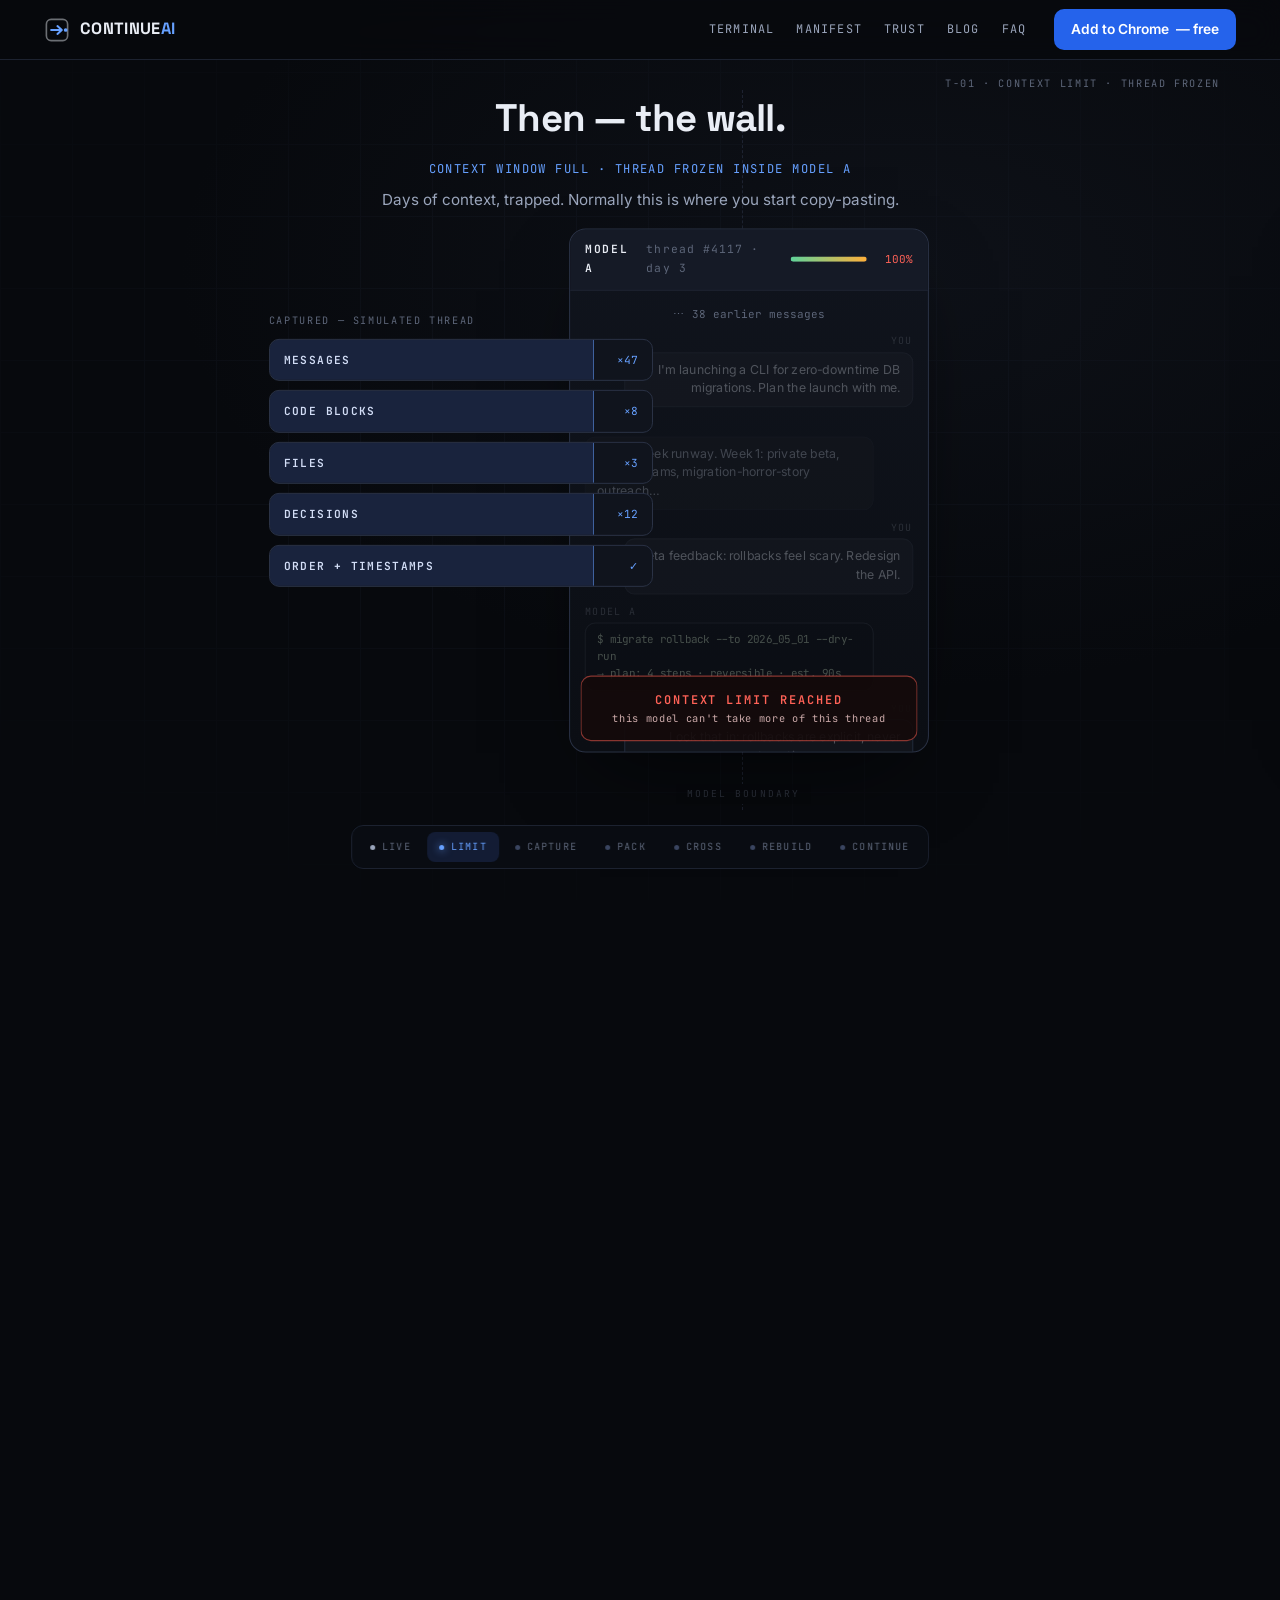
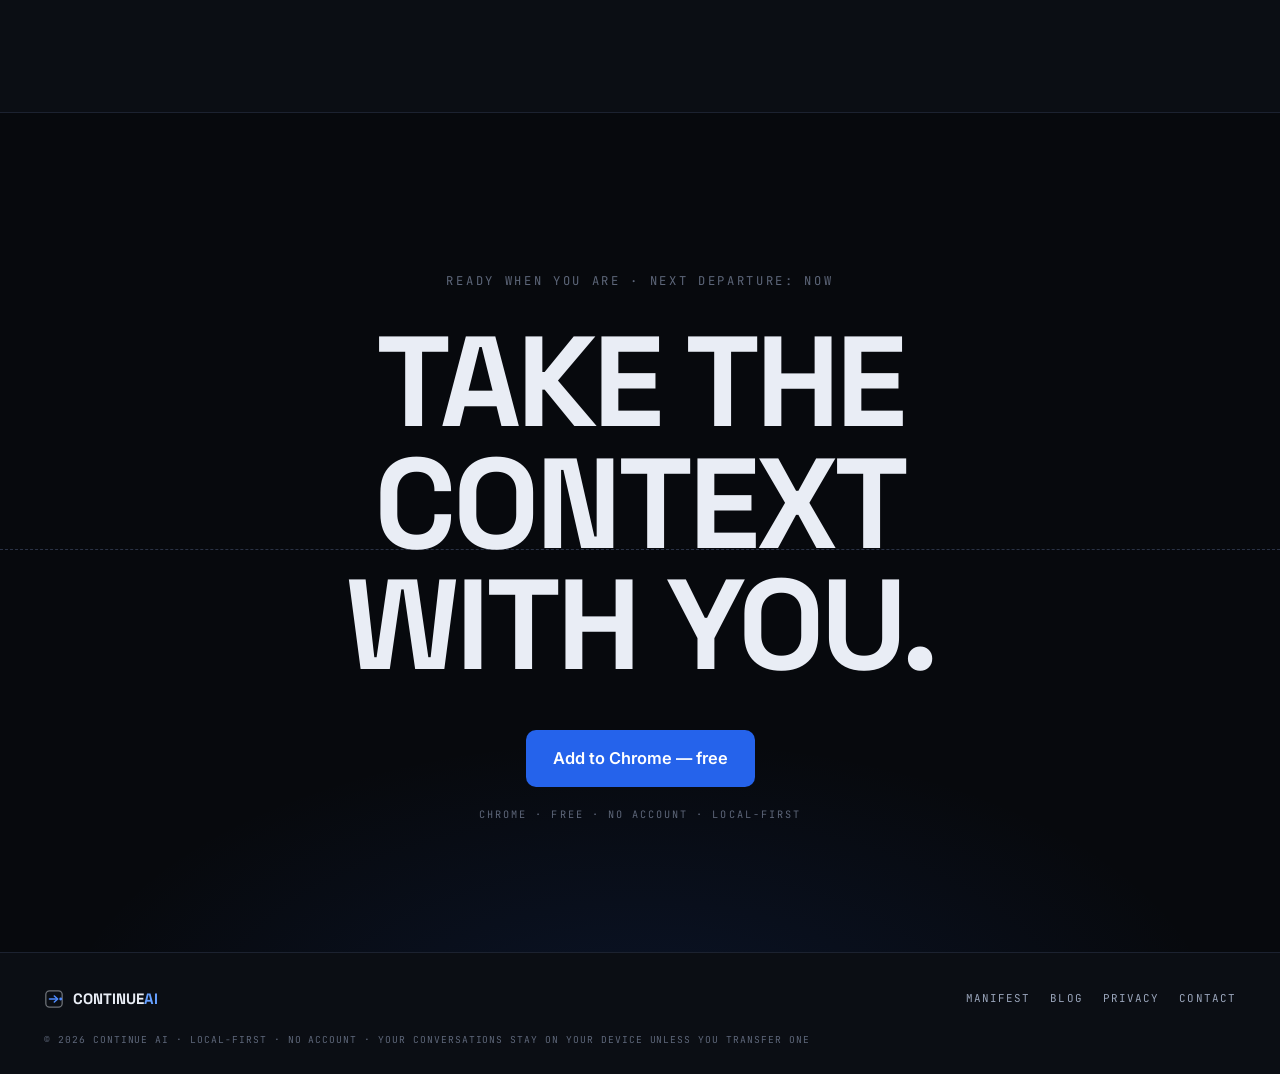
==== commit f25d25ce: "style(site): move to the extension's brand blue + bring blog/privacy in line with the landing - Land" ====
--- a/index.html
+++ b/index.html
@@ -19,7 +19,7 @@
   <meta name="twitter:card" content="summary_large_image">
   <meta name="twitter:image" content="https://continue-ai.netlify.app/og/cover.png">
   <meta name="theme-color" content="#07090d">
-  <link rel="icon" href="data:image/svg+xml,%3Csvg xmlns='http://www.w3.org/2000/svg' viewBox='0 0 24 24'%3E%3Crect width='24' height='24' rx='5' fill='%2307090d'/%3E%3Crect x='3.2' y='3.2' width='17.6' height='17.6' rx='3.6' fill='none' stroke='%23303b52' stroke-width='1.4'/%3E%3Cpath d='M7 12h8.4' stroke='%23ffb03a' stroke-width='1.8' stroke-linecap='round'/%3E%3Cpath d='M12.6 8.6l3.9 3.4-3.9 3.4' fill='none' stroke='%23ffb03a' stroke-width='1.8' stroke-linecap='round' stroke-linejoin='round'/%3E%3Ccircle cx='19.6' cy='12' r='1.6' fill='%23ffb03a'/%3E%3C/svg%3E">
+  <link rel="icon" href="data:image/svg+xml,%3Csvg xmlns='http://www.w3.org/2000/svg' viewBox='0 0 24 24'%3E%3Crect width='24' height='24' rx='5' fill='%2307090d'/%3E%3Crect x='3.2' y='3.2' width='17.6' height='17.6' rx='3.6' fill='none' stroke='%23303b52' stroke-width='1.4'/%3E%3Cpath d='M7 12h8.4' stroke='%234f8bff' stroke-width='1.8' stroke-linecap='round'/%3E%3Cpath d='M12.6 8.6l3.9 3.4-3.9 3.4' fill='none' stroke='%234f8bff' stroke-width='1.8' stroke-linecap='round' stroke-linejoin='round'/%3E%3Ccircle cx='19.6' cy='12' r='1.6' fill='%234f8bff'/%3E%3C/svg%3E">
   <script>document.documentElement.classList.remove('no-js');</script>
   <link rel="preload" href="fonts/space-grotesk-latin-700-normal.woff2" as="font" type="font/woff2" crossorigin>
   <link rel="preload" href="fonts/jetbrains-mono-latin-400-normal.woff2" as="font" type="font/woff2" crossorigin>
@@ -488,7 +488,7 @@
   <footer class="foot">
     <div class="foot-grid">
       <div class="foot-brand">
-        <svg width="20" height="20" viewBox="0 0 24 24" aria-hidden="true"><rect x="2.2" y="2.2" width="19.6" height="19.6" rx="4.4" fill="none" stroke="currentColor" stroke-opacity=".45" stroke-width="1.5"/><path d="M6.6 12h8.6" stroke="#ffb03a" stroke-width="1.9" stroke-linecap="round"/><path d="M12.4 8.4l4 3.6-4 3.6" fill="none" stroke="#ffb03a" stroke-width="1.9" stroke-linecap="round" stroke-linejoin="round"/><circle cx="20" cy="12" r="1.7" fill="#ffb03a"/></svg>
+        <svg width="20" height="20" viewBox="0 0 24 24" aria-hidden="true"><rect x="2.2" y="2.2" width="19.6" height="19.6" rx="4.4" fill="none" stroke="currentColor" stroke-opacity=".45" stroke-width="1.5"/><path d="M6.6 12h8.6" stroke="#4f8bff" stroke-width="1.9" stroke-linecap="round"/><path d="M12.4 8.4l4 3.6-4 3.6" fill="none" stroke="#4f8bff" stroke-width="1.9" stroke-linecap="round" stroke-linejoin="round"/><circle cx="20" cy="12" r="1.7" fill="#4f8bff"/></svg>
         <span>CONTINUE<em>AI</em></span>
       </div>
       <nav class="foot-links mono" aria-label="Footer">
--- a/transit.css
+++ b/transit.css
@@ -18,7 +18,8 @@
   --bg0:#07090d; --bg1:#0b0e14; --bg2:#10141d; --bg3:#151a26;
   --line:#1c2230; --line2:#2a3245; --line3:#3a4560;
   --ink:#e9edf5; --dim:#9aa5bb; --faint:#5d6679;
-  --amber:#ffb03a; --amber-soft:rgba(255,176,58,.13); --amber-line:rgba(255,176,58,.45);
+  --brand:#2563eb; --brand-hov:#2e6ef5;
+  --amber:#66a0ff; --amber-soft:rgba(80,130,255,.14); --amber-line:rgba(102,160,255,.5);
   --ok:#5fd39a; --ok-soft:rgba(95,211,154,.12);
   --warn:#ff6257; --warn-soft:rgba(255,98,87,.12);
   --display:"Space Grotesk",system-ui,sans-serif;
@@ -35,7 +36,7 @@
   -webkit-font-smoothing:antialiased;text-rendering:optimizeLegibility;
   overflow-x:hidden;
 }
-::selection{background:var(--amber);color:#14171e}
+::selection{background:var(--brand);color:#fff}
 a{color:var(--ink)}
 h1,h2,h3{margin:0;font-family:var(--display);font-weight:700;letter-spacing:-.02em;text-wrap:balance}
 p{margin:0}
@@ -43,14 +44,14 @@
 .mono{font-family:var(--mono);font-weight:400;letter-spacing:.07em;font-size:.76rem;color:var(--dim)}
 :focus-visible{outline:2px solid var(--amber);outline-offset:2px;border-radius:4px}
 section[id],[id="oldway"]{scroll-margin-top:70px}
-.skip{position:fixed;left:12px;top:-48px;z-index:200;background:var(--amber);color:#14171e;padding:8px 14px;border-radius:8px;font-weight:600;transition:top .2s}
+.skip{position:fixed;left:12px;top:-48px;z-index:200;background:var(--brand);color:#fff;padding:8px 14px;border-radius:8px;font-weight:600;transition:top .2s}
 .skip:focus{top:12px}
 
 /* ---------- buttons ---------- */
 .btn{display:inline-flex;align-items:center;gap:.5em;padding:11px 20px;border-radius:10px;font-weight:600;font-size:.95rem;text-decoration:none;border:1px solid transparent;transition:transform .18s var(--ease),box-shadow .18s var(--ease),border-color .18s,color .18s,background .18s;will-change:transform}
 .btn-lg{padding:14px 26px;font-size:1.02rem}
-.btn-amber{background:var(--amber);color:#14171e;box-shadow:0 0 0 0 rgba(255,176,58,0)}
-.btn-amber:hover{transform:translateY(-2px);box-shadow:0 6px 28px -6px rgba(255,176,58,.55)}
+.btn-amber{background:var(--brand);color:#fff;box-shadow:0 0 0 0 rgba(37,99,235,0)}
+.btn-amber:hover{background:var(--brand-hov);transform:translateY(-2px);box-shadow:0 6px 28px -6px rgba(37,99,235,.6)}
 .btn-amber:active{transform:translateY(0) scale(.985)}
 .btn-ghost{border-color:var(--line2);color:var(--dim)}
 .btn-ghost:hover{border-color:var(--amber-line);color:var(--amber);transform:translateY(-2px)}
@@ -144,7 +145,7 @@
 .ch-name{color:var(--ink);font-weight:600;letter-spacing:.14em}
 .ch-sub{color:var(--faint)}
 .ch-gauge{margin-left:auto;width:74px;height:5px;border-radius:3px;background:var(--line);overflow:hidden;flex:none}
-.ch-gauge i{display:block;height:100%;width:62%;background:linear-gradient(90deg,var(--ok),var(--amber));border-radius:3px}
+.ch-gauge i{display:block;height:100%;width:62%;background:linear-gradient(90deg,var(--ok),#ffb03a);border-radius:3px}
 .ch-pct{color:var(--dim);font-size:.66rem;min-width:34px;text-align:right}
 .ch-b-state{margin-left:auto;color:var(--faint);letter-spacing:.12em;font-size:.66rem}
 .ch-body{position:relative;flex:1;padding:14px;overflow:hidden}
@@ -223,12 +224,12 @@
 .cap-core{
   display:flex;flex-direction:column;gap:4px;align-items:flex-start;
   padding:14px 18px;border-radius:14px;color:var(--amber);
-  background:linear-gradient(180deg,#171310,#100d09);
+  background:linear-gradient(180deg,#0e1626,#0a1120);
   border:1px solid var(--amber-line);
-  box-shadow:0 0 0 1px rgba(255,176,58,.12),0 10px 50px -8px rgba(255,176,58,.35);
+  box-shadow:0 0 0 1px rgba(80,130,255,.14),0 10px 50px -8px rgba(59,110,246,.4);
 }
 .cap-core b{font-size:.8rem;letter-spacing:.18em;font-weight:600}
-.cap-meta{color:#cdb289;font-size:.62rem}
+.cap-meta{color:#9db9e8;font-size:.62rem}
 .cap-int{color:var(--ok);font-size:.62rem;letter-spacing:.14em}
 .cap-mark{color:var(--amber)}
 .cap-trail{
@@ -301,7 +302,7 @@
 .caret{display:inline-block;width:7px;height:13px;margin-left:3px;background:var(--amber);vertical-align:text-bottom;opacity:0}
 .crossing[data-scene="6"] .caret{opacity:1;animation:blink 1s steps(1) infinite}
 @keyframes blink{50%{opacity:0}}
-.crossing[data-scene="6"] .chamber-b{box-shadow:0 0 0 1px var(--amber-line),0 30px 90px -30px rgba(255,176,58,.25)}
+.crossing[data-scene="6"] .chamber-b{box-shadow:0 0 0 1px var(--amber-line),0 30px 90px -30px rgba(59,110,246,.3)}
 
 /* ----- waypoints ----- */
 .waypoints{
@@ -393,7 +394,7 @@
 }
 .ow-onebtn b{font-weight:600}
 .ow-window.in-view .ow-onebtn{animation:pressPulse 2.6s var(--ease) infinite}
-@keyframes pressPulse{0%,100%{transform:none;box-shadow:0 0 0 0 rgba(255,176,58,0)}12%{transform:scale(.97)}24%{transform:none;box-shadow:0 0 0 9px rgba(255,176,58,.08)}}
+@keyframes pressPulse{0%,100%{transform:none;box-shadow:0 0 0 0 rgba(80,130,255,0)}12%{transform:scale(.97)}24%{transform:none;box-shadow:0 0 0 9px rgba(80,130,255,.1)}}
 .ow-capsule{display:flex;align-items:center;gap:8px;color:var(--ok);border:1px solid rgba(95,211,154,.45);background:var(--ok-soft);border-radius:10px;padding:10px 16px;font-size:.66rem;letter-spacing:.12em}
 
 /* ==========================================================================
@@ -434,7 +435,7 @@
 .hm.u{align-self:flex-end;text-align:right}
 .hm.u span{background:#1a2130;border-color:var(--line2);color:#c6cede}
 .hm.code span{font-family:var(--mono);font-size:.68rem;color:#a8c8a0;background:#0d1117;text-align:left;white-space:pre;overflow-x:auto}
-.hm.captured span{border-color:var(--amber-line);box-shadow:0 0 0 1px var(--amber-line),0 0 18px -4px rgba(255,176,58,.5)}
+.hm.captured span{border-color:var(--amber-line);box-shadow:0 0 0 1px var(--amber-line),0 0 18px -4px rgba(80,130,255,.55)}
 .ht-mid{position:relative}
 .ht-rail{position:absolute;inset:24px 50% 24px 50%}
 .ht-rail-line{position:absolute;top:0;bottom:0;left:0;border-left:1px dashed var(--line3)}
@@ -482,7 +483,7 @@
 }
 .pm-node b{font-family:var(--display);font-size:.86rem;letter-spacing:.04em}
 .pm-node span{font-size:.6rem;color:var(--faint)}
-.pm-node-ai{border-color:var(--amber-line);box-shadow:0 0 26px -10px rgba(255,176,58,.4)}
+.pm-node-ai{border-color:var(--amber-line);box-shadow:0 0 26px -10px rgba(59,110,246,.45)}
 .pm-node-ai b{color:var(--amber)}
 .pm-link{flex:none;width:44px;align-self:center;border-top:1px dashed var(--amber-line);position:relative}
 .pm-link::after{content:"▸";position:absolute;right:-2px;top:-11px;color:var(--amber);font-size:.7rem}
@@ -610,7 +611,7 @@
   min-height:calc(100vh - 60px);min-height:calc(100svh - 60px);
   padding:120px 24px 90px;text-align:center;overflow:hidden;
   background:
-    radial-gradient(900px 460px at 50% 110%,rgba(255,176,58,.09),transparent 65%),
+    radial-gradient(900px 460px at 50% 110%,rgba(37,99,235,.12),transparent 65%),
     var(--bg0);
   border-top:1px solid var(--line);
 }
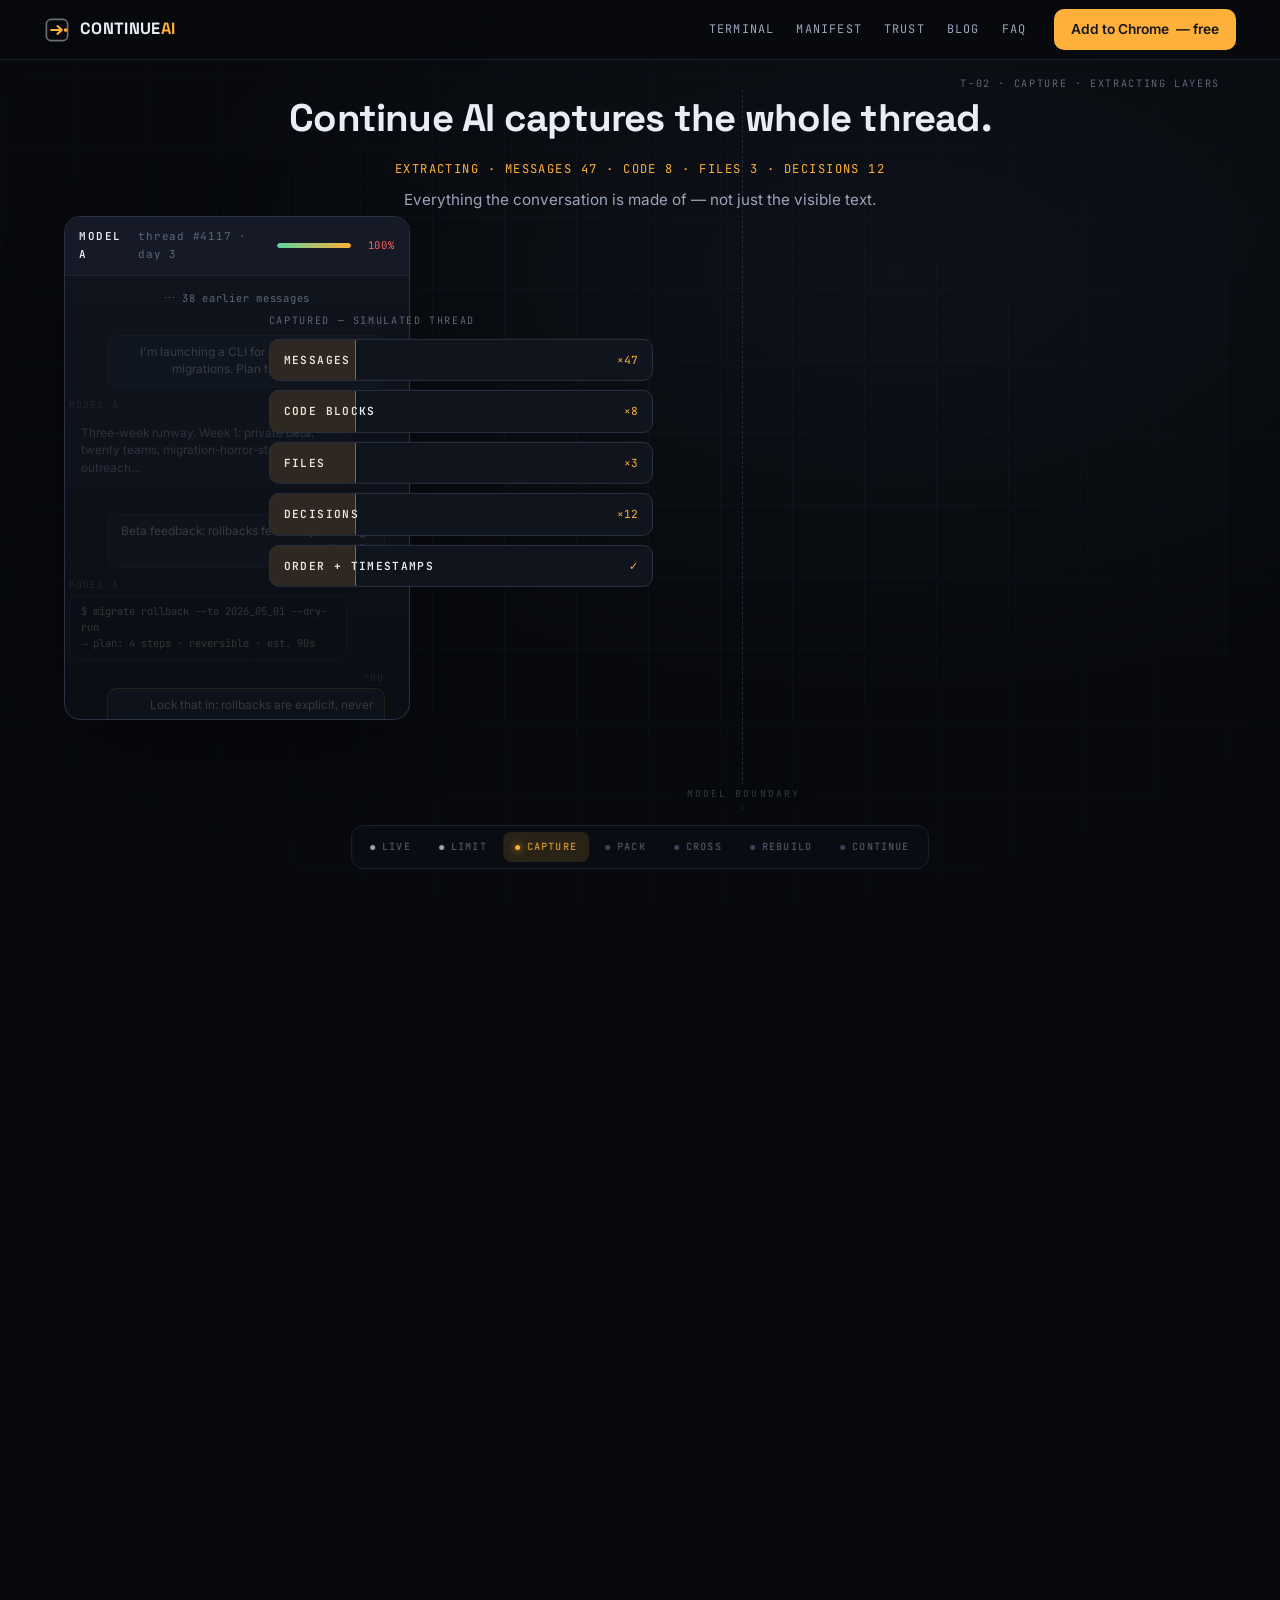
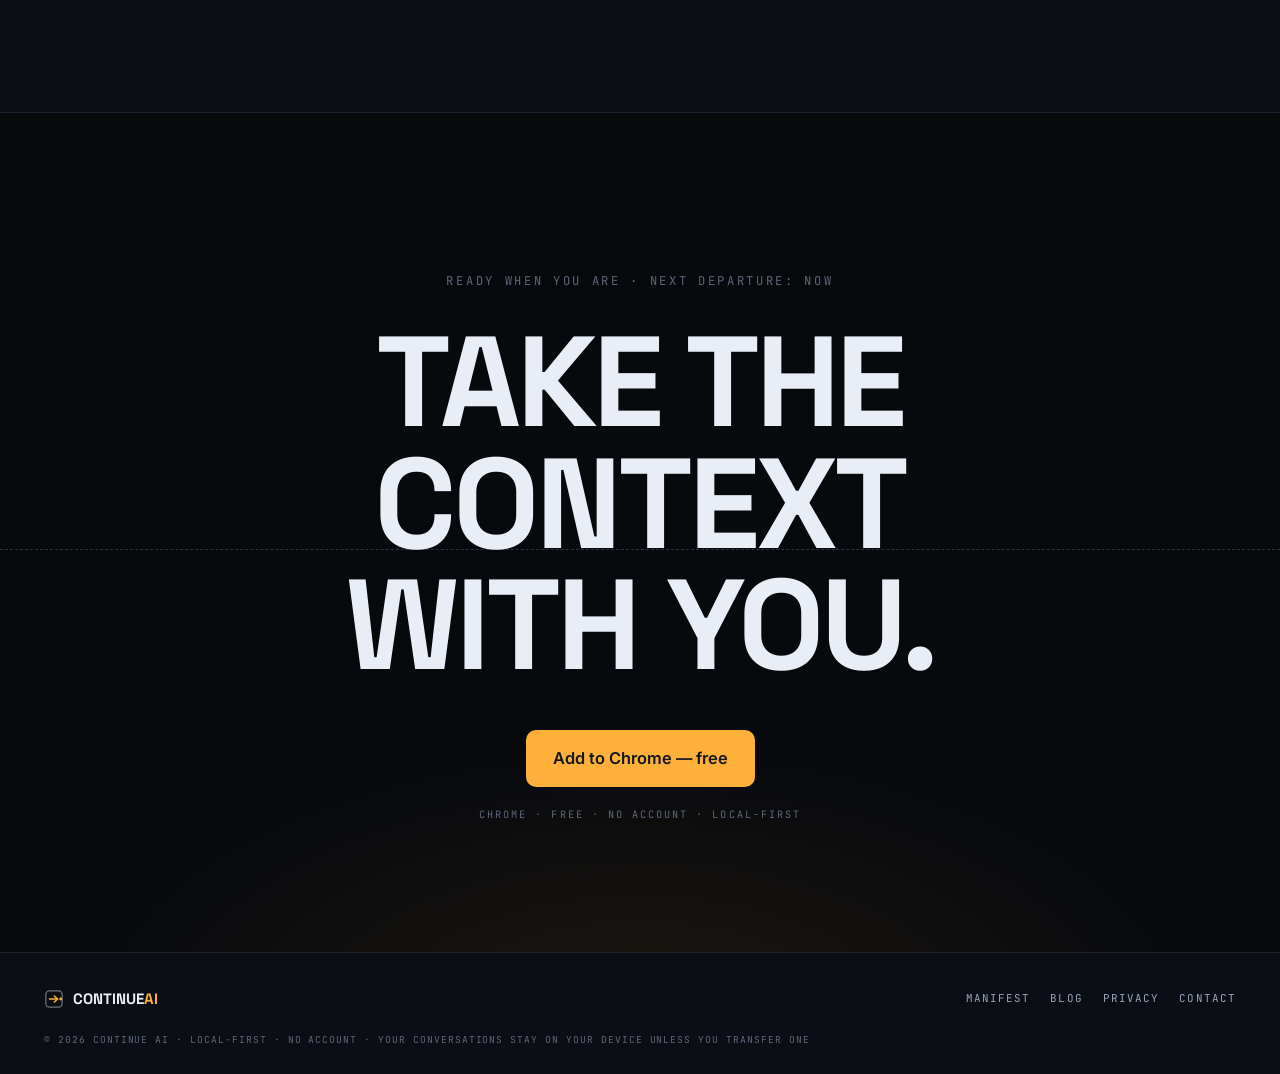
==== commit 9eb7f9bd: "Revert "style(site): move to the extension's brand blue + bring blog/privacy in line with the landin" ====
--- a/index.html
+++ b/index.html
@@ -19,7 +19,7 @@
   <meta name="twitter:card" content="summary_large_image">
   <meta name="twitter:image" content="https://continue-ai.netlify.app/og/cover.png">
   <meta name="theme-color" content="#07090d">
-  <link rel="icon" href="data:image/svg+xml,%3Csvg xmlns='http://www.w3.org/2000/svg' viewBox='0 0 24 24'%3E%3Crect width='24' height='24' rx='5' fill='%2307090d'/%3E%3Crect x='3.2' y='3.2' width='17.6' height='17.6' rx='3.6' fill='none' stroke='%23303b52' stroke-width='1.4'/%3E%3Cpath d='M7 12h8.4' stroke='%234f8bff' stroke-width='1.8' stroke-linecap='round'/%3E%3Cpath d='M12.6 8.6l3.9 3.4-3.9 3.4' fill='none' stroke='%234f8bff' stroke-width='1.8' stroke-linecap='round' stroke-linejoin='round'/%3E%3Ccircle cx='19.6' cy='12' r='1.6' fill='%234f8bff'/%3E%3C/svg%3E">
+  <link rel="icon" href="data:image/svg+xml,%3Csvg xmlns='http://www.w3.org/2000/svg' viewBox='0 0 24 24'%3E%3Crect width='24' height='24' rx='5' fill='%2307090d'/%3E%3Crect x='3.2' y='3.2' width='17.6' height='17.6' rx='3.6' fill='none' stroke='%23303b52' stroke-width='1.4'/%3E%3Cpath d='M7 12h8.4' stroke='%23ffb03a' stroke-width='1.8' stroke-linecap='round'/%3E%3Cpath d='M12.6 8.6l3.9 3.4-3.9 3.4' fill='none' stroke='%23ffb03a' stroke-width='1.8' stroke-linecap='round' stroke-linejoin='round'/%3E%3Ccircle cx='19.6' cy='12' r='1.6' fill='%23ffb03a'/%3E%3C/svg%3E">
   <script>document.documentElement.classList.remove('no-js');</script>
   <link rel="preload" href="fonts/space-grotesk-latin-700-normal.woff2" as="font" type="font/woff2" crossorigin>
   <link rel="preload" href="fonts/jetbrains-mono-latin-400-normal.woff2" as="font" type="font/woff2" crossorigin>
@@ -488,7 +488,7 @@
   <footer class="foot">
     <div class="foot-grid">
       <div class="foot-brand">
-        <svg width="20" height="20" viewBox="0 0 24 24" aria-hidden="true"><rect x="2.2" y="2.2" width="19.6" height="19.6" rx="4.4" fill="none" stroke="currentColor" stroke-opacity=".45" stroke-width="1.5"/><path d="M6.6 12h8.6" stroke="#4f8bff" stroke-width="1.9" stroke-linecap="round"/><path d="M12.4 8.4l4 3.6-4 3.6" fill="none" stroke="#4f8bff" stroke-width="1.9" stroke-linecap="round" stroke-linejoin="round"/><circle cx="20" cy="12" r="1.7" fill="#4f8bff"/></svg>
+        <svg width="20" height="20" viewBox="0 0 24 24" aria-hidden="true"><rect x="2.2" y="2.2" width="19.6" height="19.6" rx="4.4" fill="none" stroke="currentColor" stroke-opacity=".45" stroke-width="1.5"/><path d="M6.6 12h8.6" stroke="#ffb03a" stroke-width="1.9" stroke-linecap="round"/><path d="M12.4 8.4l4 3.6-4 3.6" fill="none" stroke="#ffb03a" stroke-width="1.9" stroke-linecap="round" stroke-linejoin="round"/><circle cx="20" cy="12" r="1.7" fill="#ffb03a"/></svg>
         <span>CONTINUE<em>AI</em></span>
       </div>
       <nav class="foot-links mono" aria-label="Footer">
--- a/transit.css
+++ b/transit.css
@@ -18,8 +18,7 @@
   --bg0:#07090d; --bg1:#0b0e14; --bg2:#10141d; --bg3:#151a26;
   --line:#1c2230; --line2:#2a3245; --line3:#3a4560;
   --ink:#e9edf5; --dim:#9aa5bb; --faint:#5d6679;
-  --brand:#2563eb; --brand-hov:#2e6ef5;
-  --amber:#66a0ff; --amber-soft:rgba(80,130,255,.14); --amber-line:rgba(102,160,255,.5);
+  --amber:#ffb03a; --amber-soft:rgba(255,176,58,.13); --amber-line:rgba(255,176,58,.45);
   --ok:#5fd39a; --ok-soft:rgba(95,211,154,.12);
   --warn:#ff6257; --warn-soft:rgba(255,98,87,.12);
   --display:"Space Grotesk",system-ui,sans-serif;
@@ -36,7 +35,7 @@
   -webkit-font-smoothing:antialiased;text-rendering:optimizeLegibility;
   overflow-x:hidden;
 }
-::selection{background:var(--brand);color:#fff}
+::selection{background:var(--amber);color:#14171e}
 a{color:var(--ink)}
 h1,h2,h3{margin:0;font-family:var(--display);font-weight:700;letter-spacing:-.02em;text-wrap:balance}
 p{margin:0}
@@ -44,14 +43,14 @@
 .mono{font-family:var(--mono);font-weight:400;letter-spacing:.07em;font-size:.76rem;color:var(--dim)}
 :focus-visible{outline:2px solid var(--amber);outline-offset:2px;border-radius:4px}
 section[id],[id="oldway"]{scroll-margin-top:70px}
-.skip{position:fixed;left:12px;top:-48px;z-index:200;background:var(--brand);color:#fff;padding:8px 14px;border-radius:8px;font-weight:600;transition:top .2s}
+.skip{position:fixed;left:12px;top:-48px;z-index:200;background:var(--amber);color:#14171e;padding:8px 14px;border-radius:8px;font-weight:600;transition:top .2s}
 .skip:focus{top:12px}
 
 /* ---------- buttons ---------- */
 .btn{display:inline-flex;align-items:center;gap:.5em;padding:11px 20px;border-radius:10px;font-weight:600;font-size:.95rem;text-decoration:none;border:1px solid transparent;transition:transform .18s var(--ease),box-shadow .18s var(--ease),border-color .18s,color .18s,background .18s;will-change:transform}
 .btn-lg{padding:14px 26px;font-size:1.02rem}
-.btn-amber{background:var(--brand);color:#fff;box-shadow:0 0 0 0 rgba(37,99,235,0)}
-.btn-amber:hover{background:var(--brand-hov);transform:translateY(-2px);box-shadow:0 6px 28px -6px rgba(37,99,235,.6)}
+.btn-amber{background:var(--amber);color:#14171e;box-shadow:0 0 0 0 rgba(255,176,58,0)}
+.btn-amber:hover{transform:translateY(-2px);box-shadow:0 6px 28px -6px rgba(255,176,58,.55)}
 .btn-amber:active{transform:translateY(0) scale(.985)}
 .btn-ghost{border-color:var(--line2);color:var(--dim)}
 .btn-ghost:hover{border-color:var(--amber-line);color:var(--amber);transform:translateY(-2px)}
@@ -145,7 +144,7 @@
 .ch-name{color:var(--ink);font-weight:600;letter-spacing:.14em}
 .ch-sub{color:var(--faint)}
 .ch-gauge{margin-left:auto;width:74px;height:5px;border-radius:3px;background:var(--line);overflow:hidden;flex:none}
-.ch-gauge i{display:block;height:100%;width:62%;background:linear-gradient(90deg,var(--ok),#ffb03a);border-radius:3px}
+.ch-gauge i{display:block;height:100%;width:62%;background:linear-gradient(90deg,var(--ok),var(--amber));border-radius:3px}
 .ch-pct{color:var(--dim);font-size:.66rem;min-width:34px;text-align:right}
 .ch-b-state{margin-left:auto;color:var(--faint);letter-spacing:.12em;font-size:.66rem}
 .ch-body{position:relative;flex:1;padding:14px;overflow:hidden}
@@ -224,12 +223,12 @@
 .cap-core{
   display:flex;flex-direction:column;gap:4px;align-items:flex-start;
   padding:14px 18px;border-radius:14px;color:var(--amber);
-  background:linear-gradient(180deg,#0e1626,#0a1120);
+  background:linear-gradient(180deg,#171310,#100d09);
   border:1px solid var(--amber-line);
-  box-shadow:0 0 0 1px rgba(80,130,255,.14),0 10px 50px -8px rgba(59,110,246,.4);
+  box-shadow:0 0 0 1px rgba(255,176,58,.12),0 10px 50px -8px rgba(255,176,58,.35);
 }
 .cap-core b{font-size:.8rem;letter-spacing:.18em;font-weight:600}
-.cap-meta{color:#9db9e8;font-size:.62rem}
+.cap-meta{color:#cdb289;font-size:.62rem}
 .cap-int{color:var(--ok);font-size:.62rem;letter-spacing:.14em}
 .cap-mark{color:var(--amber)}
 .cap-trail{
@@ -302,7 +301,7 @@
 .caret{display:inline-block;width:7px;height:13px;margin-left:3px;background:var(--amber);vertical-align:text-bottom;opacity:0}
 .crossing[data-scene="6"] .caret{opacity:1;animation:blink 1s steps(1) infinite}
 @keyframes blink{50%{opacity:0}}
-.crossing[data-scene="6"] .chamber-b{box-shadow:0 0 0 1px var(--amber-line),0 30px 90px -30px rgba(59,110,246,.3)}
+.crossing[data-scene="6"] .chamber-b{box-shadow:0 0 0 1px var(--amber-line),0 30px 90px -30px rgba(255,176,58,.25)}
 
 /* ----- waypoints ----- */
 .waypoints{
@@ -394,7 +393,7 @@
 }
 .ow-onebtn b{font-weight:600}
 .ow-window.in-view .ow-onebtn{animation:pressPulse 2.6s var(--ease) infinite}
-@keyframes pressPulse{0%,100%{transform:none;box-shadow:0 0 0 0 rgba(80,130,255,0)}12%{transform:scale(.97)}24%{transform:none;box-shadow:0 0 0 9px rgba(80,130,255,.1)}}
+@keyframes pressPulse{0%,100%{transform:none;box-shadow:0 0 0 0 rgba(255,176,58,0)}12%{transform:scale(.97)}24%{transform:none;box-shadow:0 0 0 9px rgba(255,176,58,.08)}}
 .ow-capsule{display:flex;align-items:center;gap:8px;color:var(--ok);border:1px solid rgba(95,211,154,.45);background:var(--ok-soft);border-radius:10px;padding:10px 16px;font-size:.66rem;letter-spacing:.12em}
 
 /* ==========================================================================
@@ -435,7 +434,7 @@
 .hm.u{align-self:flex-end;text-align:right}
 .hm.u span{background:#1a2130;border-color:var(--line2);color:#c6cede}
 .hm.code span{font-family:var(--mono);font-size:.68rem;color:#a8c8a0;background:#0d1117;text-align:left;white-space:pre;overflow-x:auto}
-.hm.captured span{border-color:var(--amber-line);box-shadow:0 0 0 1px var(--amber-line),0 0 18px -4px rgba(80,130,255,.55)}
+.hm.captured span{border-color:var(--amber-line);box-shadow:0 0 0 1px var(--amber-line),0 0 18px -4px rgba(255,176,58,.5)}
 .ht-mid{position:relative}
 .ht-rail{position:absolute;inset:24px 50% 24px 50%}
 .ht-rail-line{position:absolute;top:0;bottom:0;left:0;border-left:1px dashed var(--line3)}
@@ -483,7 +482,7 @@
 }
 .pm-node b{font-family:var(--display);font-size:.86rem;letter-spacing:.04em}
 .pm-node span{font-size:.6rem;color:var(--faint)}
-.pm-node-ai{border-color:var(--amber-line);box-shadow:0 0 26px -10px rgba(59,110,246,.45)}
+.pm-node-ai{border-color:var(--amber-line);box-shadow:0 0 26px -10px rgba(255,176,58,.4)}
 .pm-node-ai b{color:var(--amber)}
 .pm-link{flex:none;width:44px;align-self:center;border-top:1px dashed var(--amber-line);position:relative}
 .pm-link::after{content:"▸";position:absolute;right:-2px;top:-11px;color:var(--amber);font-size:.7rem}
@@ -611,7 +610,7 @@
   min-height:calc(100vh - 60px);min-height:calc(100svh - 60px);
   padding:120px 24px 90px;text-align:center;overflow:hidden;
   background:
-    radial-gradient(900px 460px at 50% 110%,rgba(37,99,235,.12),transparent 65%),
+    radial-gradient(900px 460px at 50% 110%,rgba(255,176,58,.09),transparent 65%),
     var(--bg0);
   border-top:1px solid var(--line);
 }
